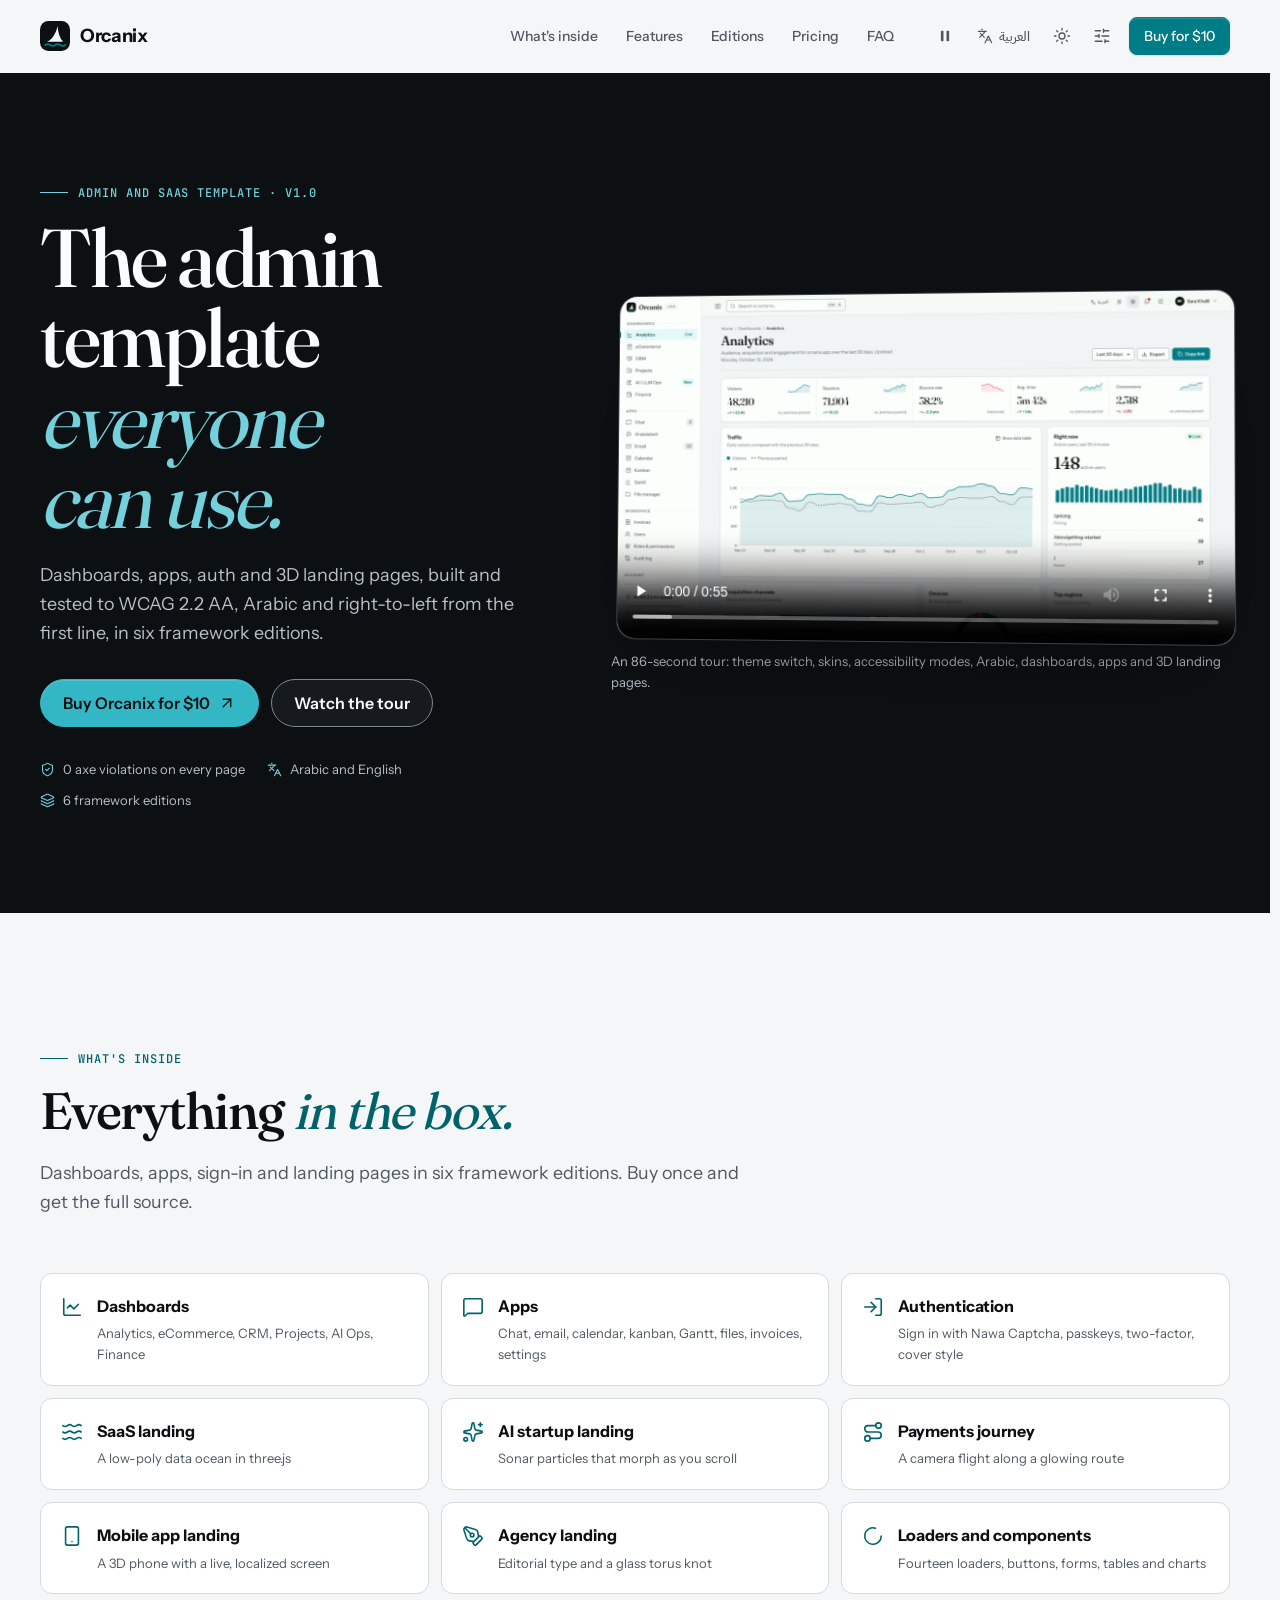
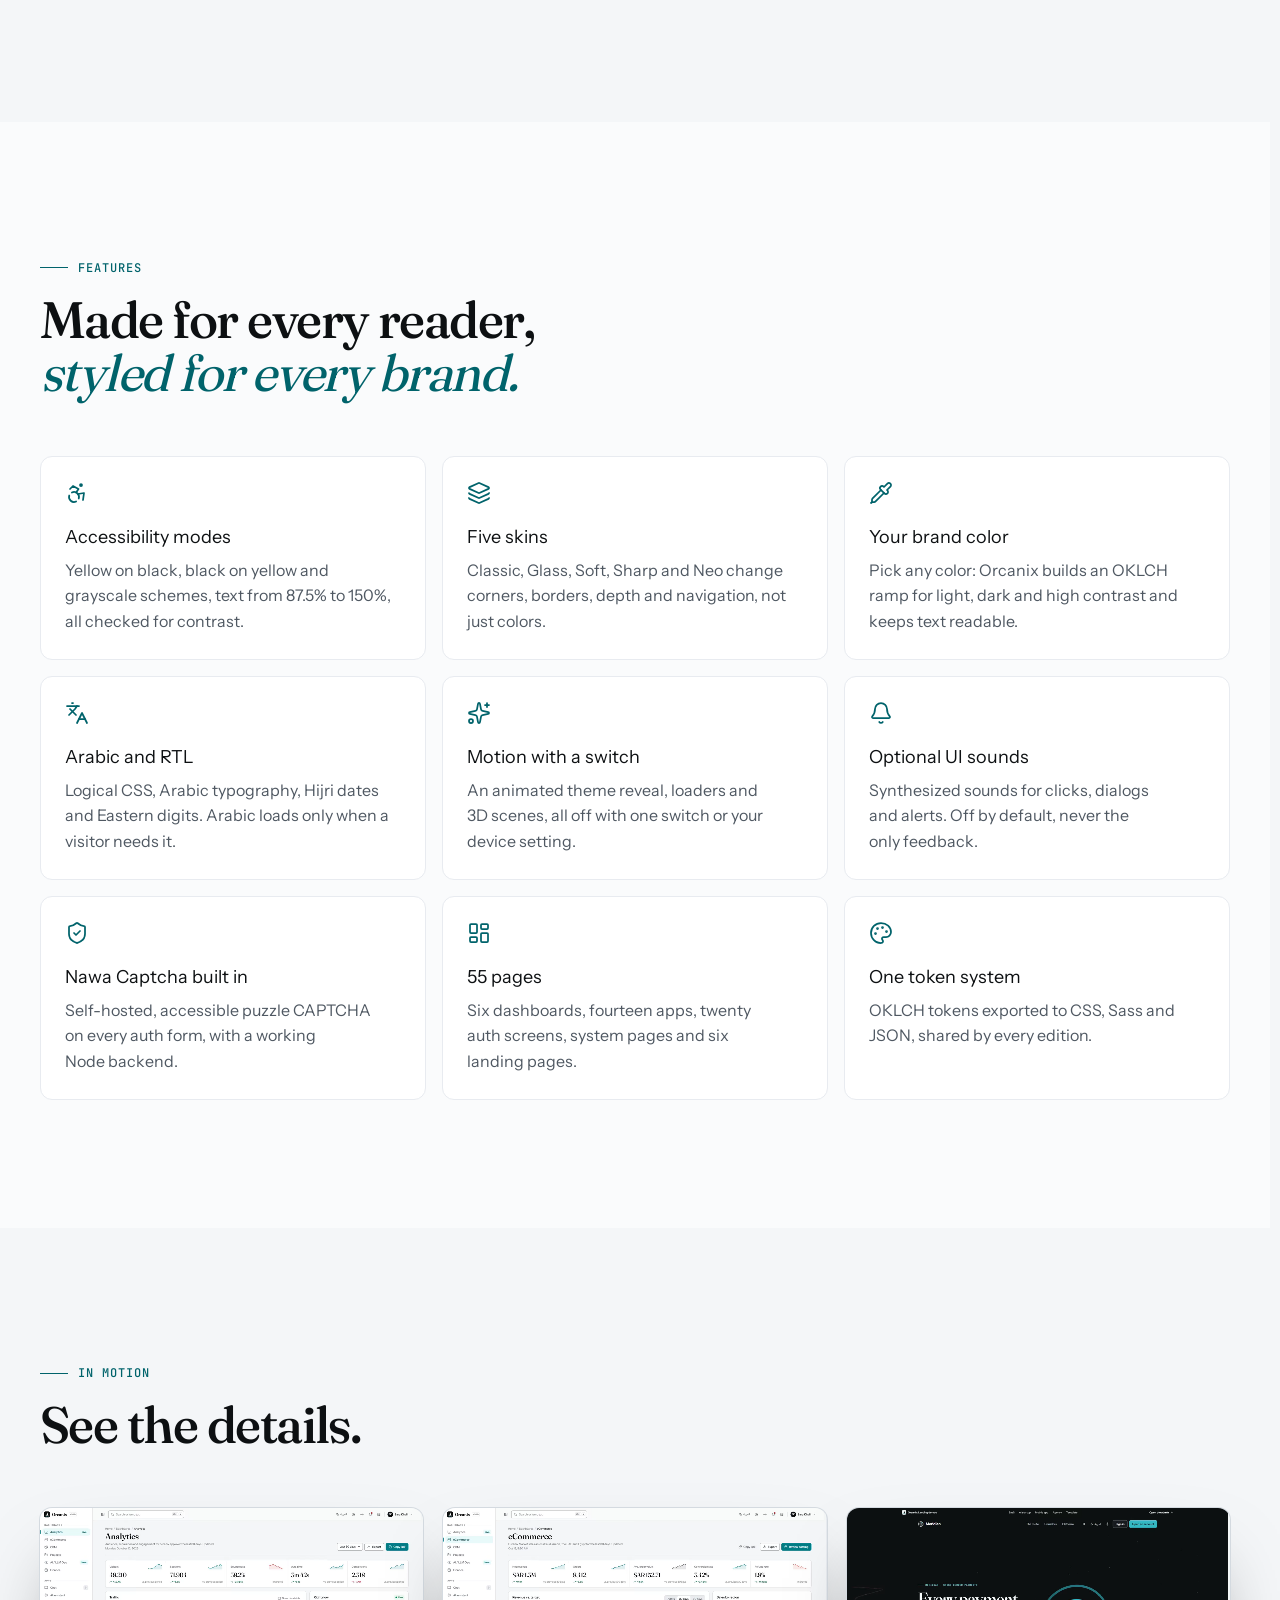
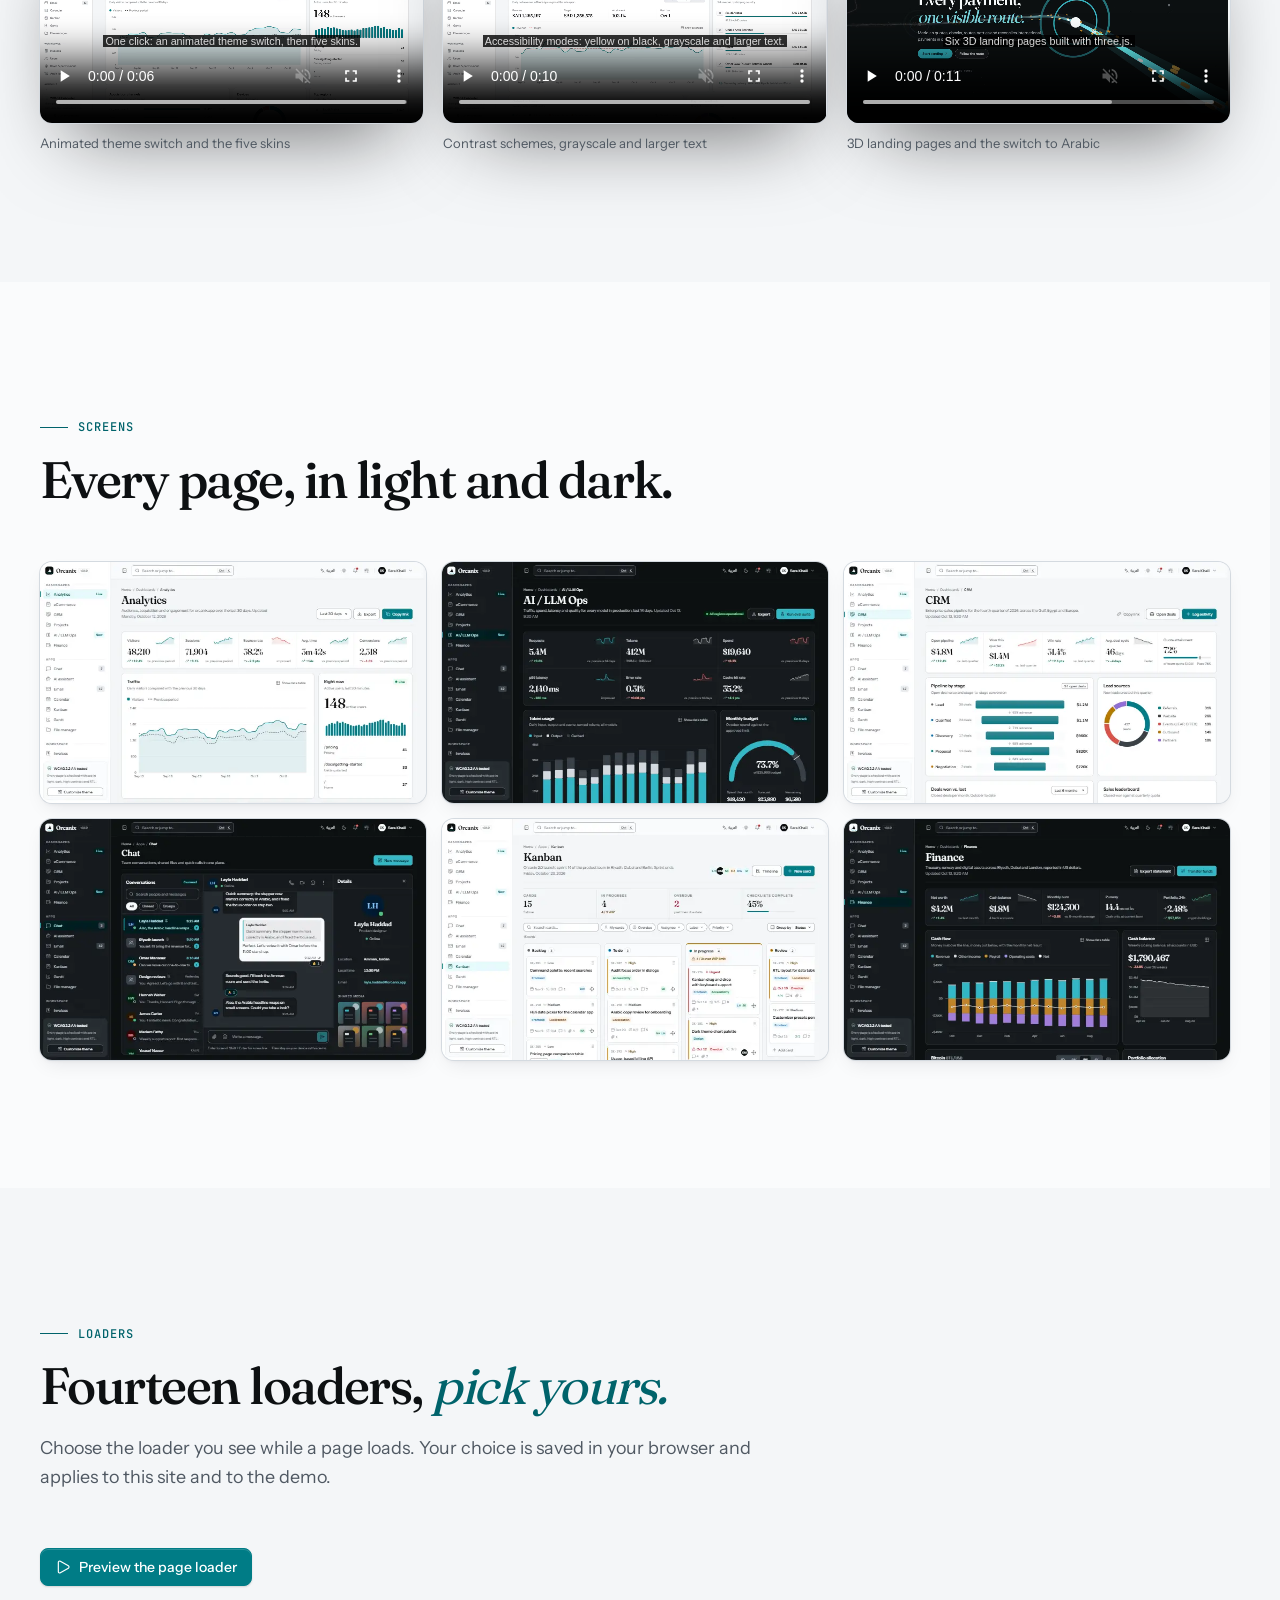
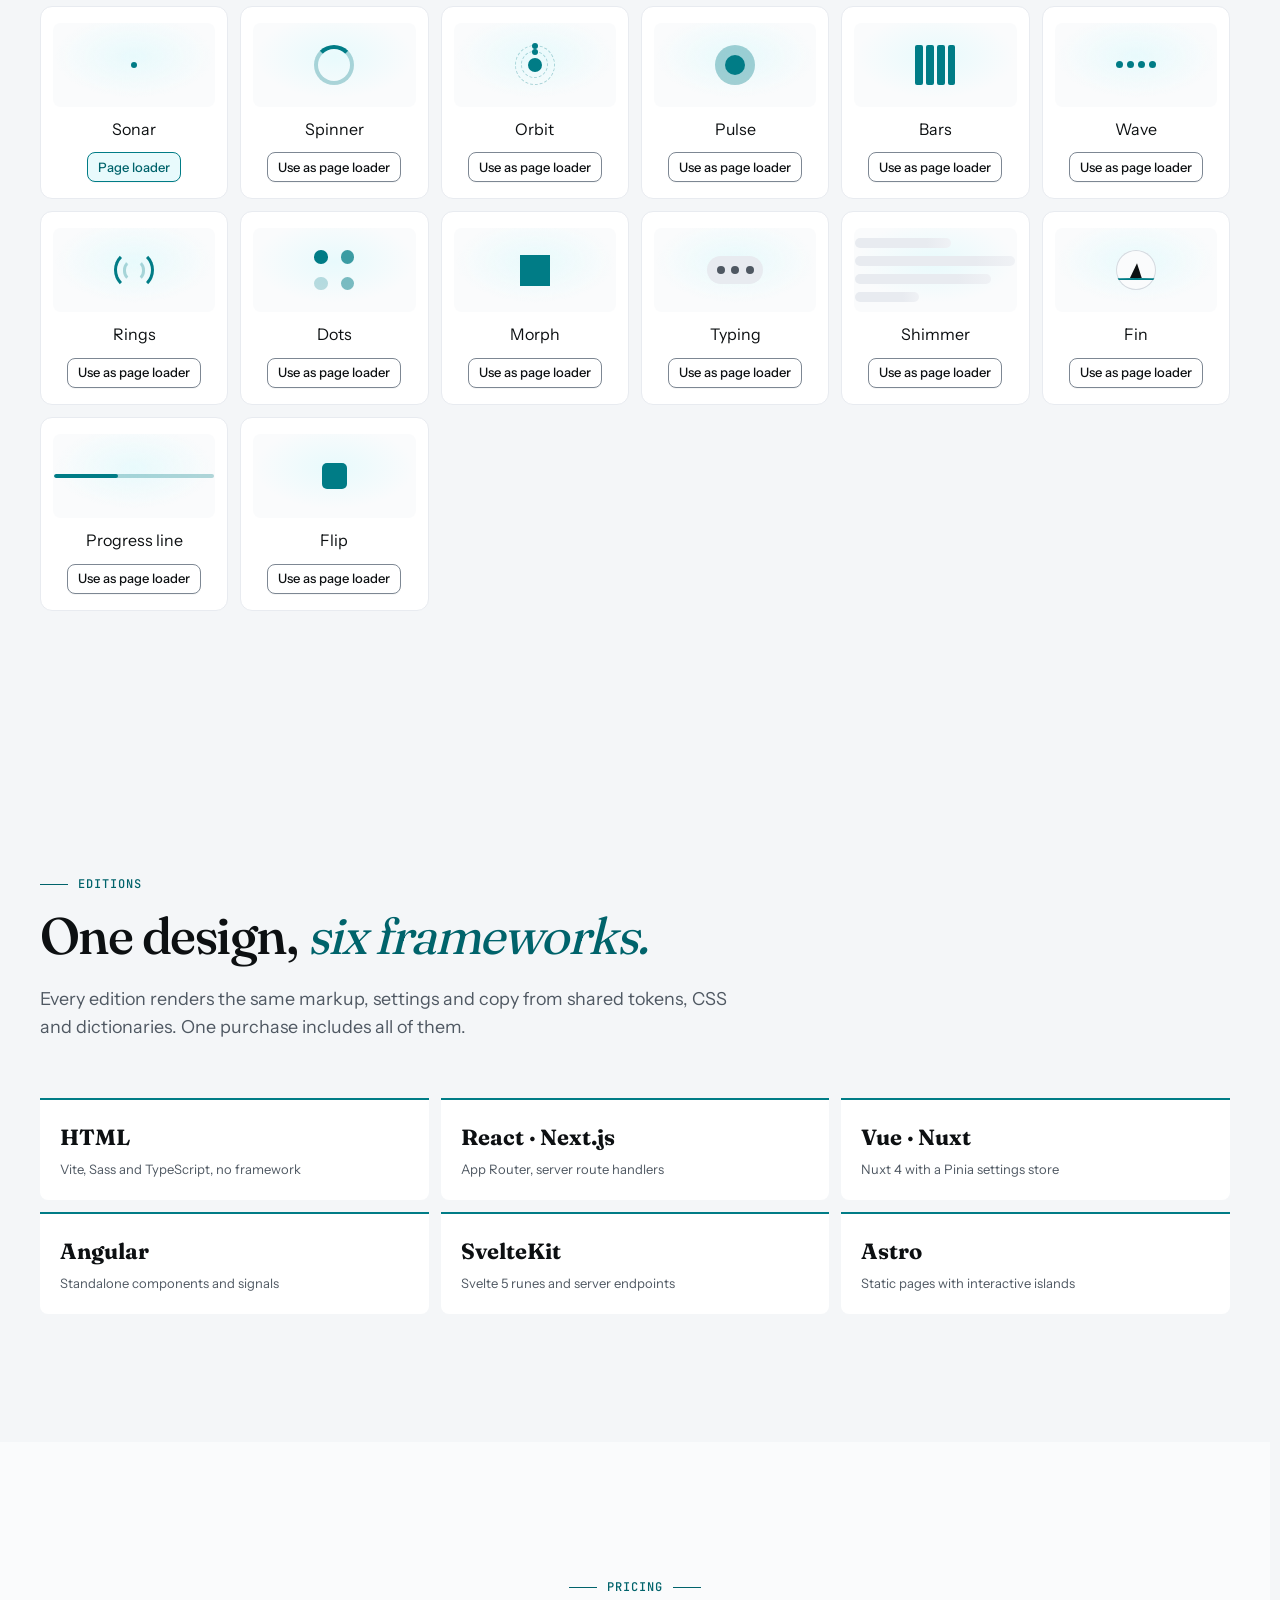
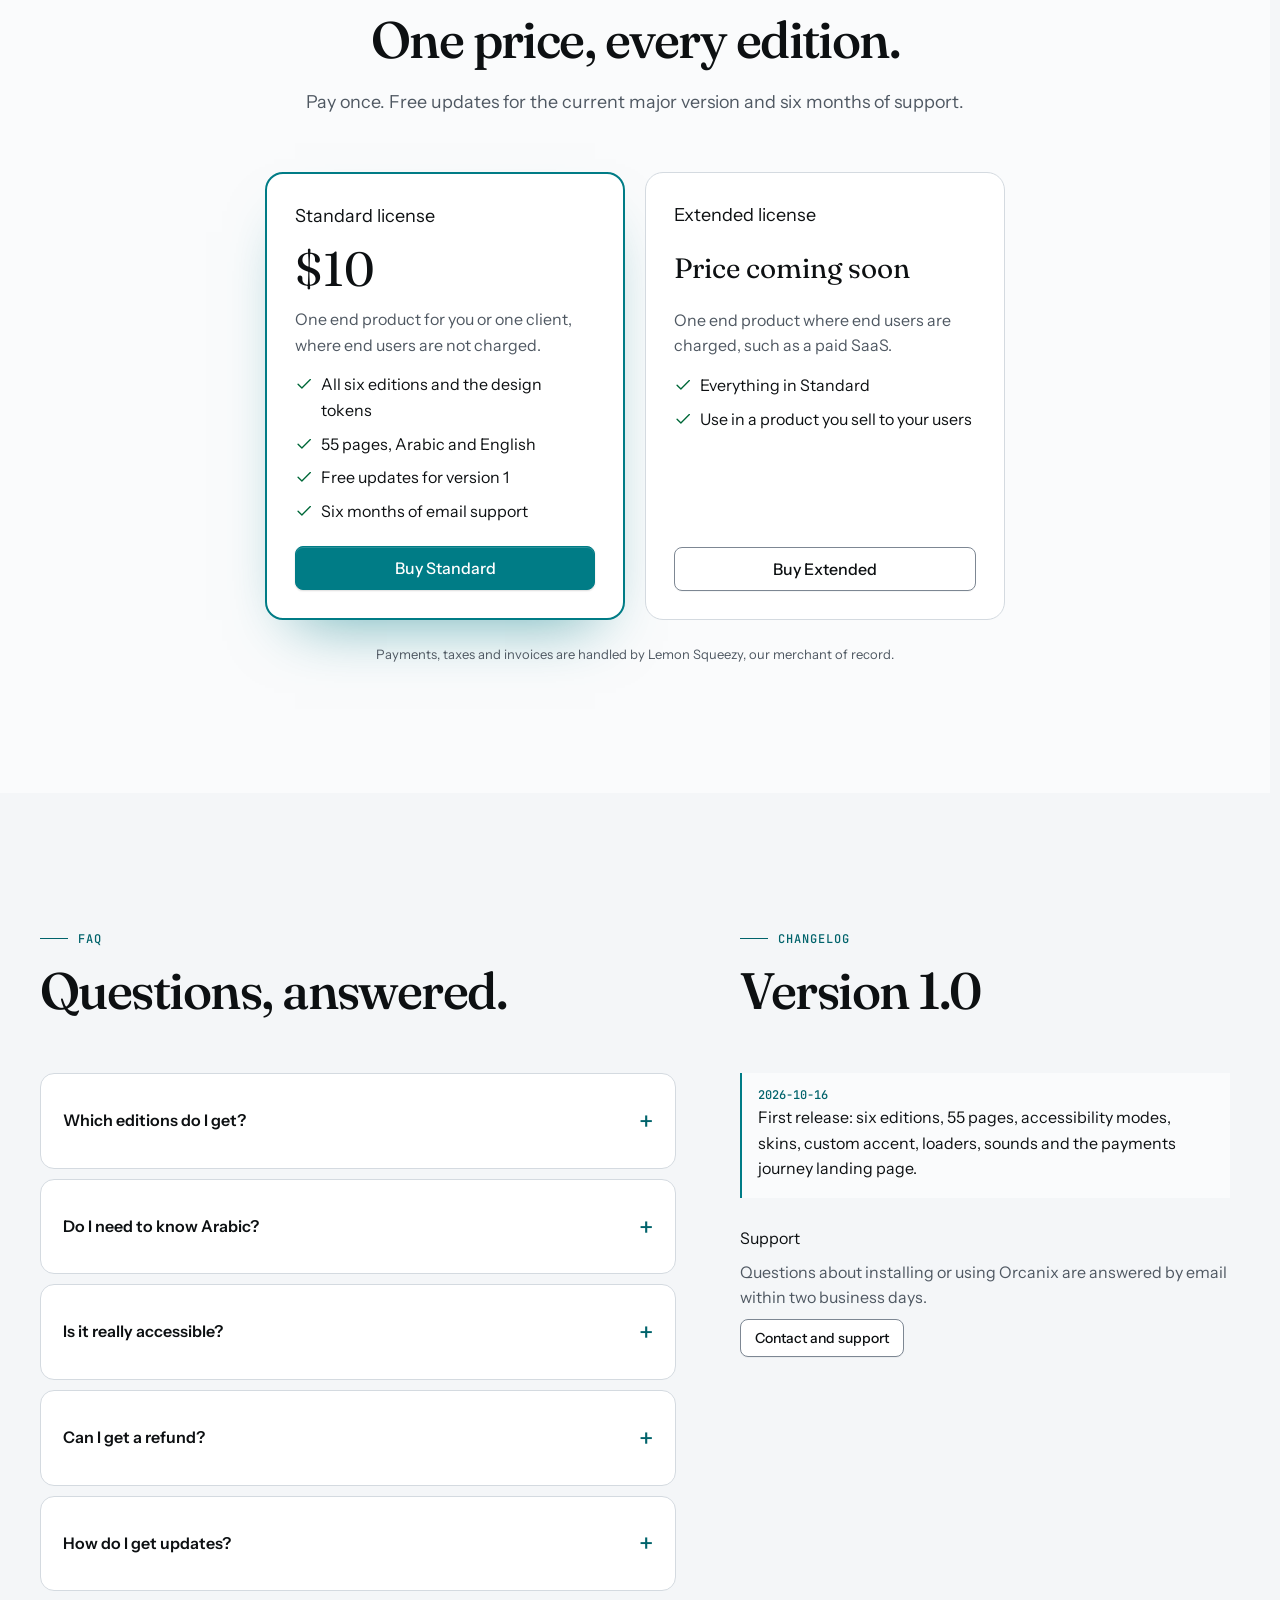
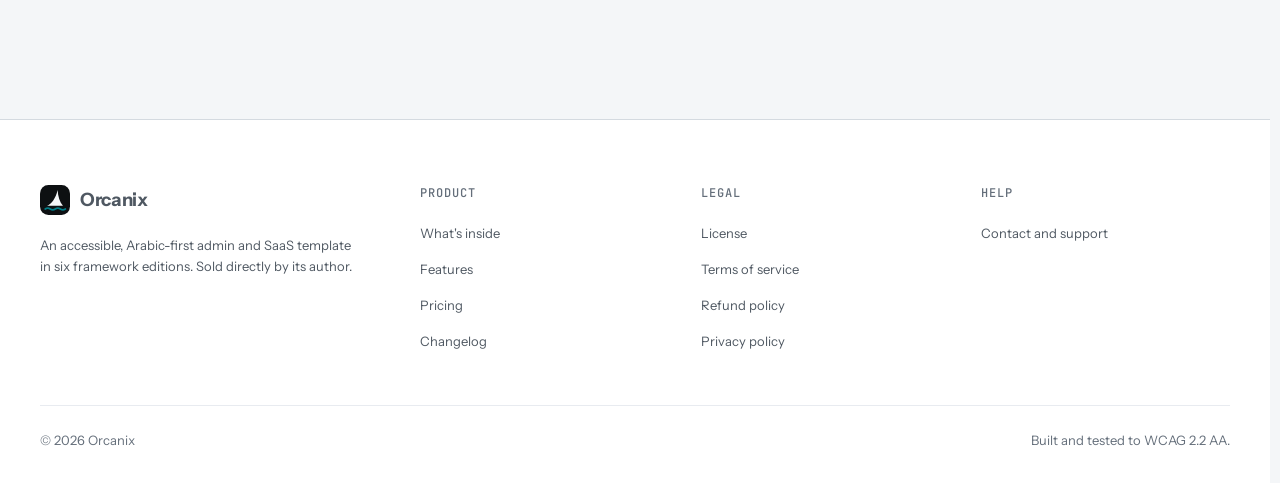
==== index.html @ a1994b04 "Orcanix product site: videos, screenshots and pricing" ====
<!DOCTYPE html>
<html lang="en" dir="ltr" data-theme="light" data-accent="tide" data-density="default" data-shell="landing" data-title-key="lp.site.title">
<head>
  <meta charset="utf-8">
<meta name="viewport" content="width=device-width, initial-scale=1">
<title>Accessible, Arabic-first admin template · Orcanix</title>
<meta name="description" content="Orcanix is an admin and SaaS template built and tested to WCAG 2.2 AA, Arabic and RTL native, with accessibility modes, skins, a custom color picker, 3D landing pages and six framework editions. $10, sold directly by its author.">
<meta name="color-scheme" content="light dark">
<meta name="theme-color" content="#0d1012">
<link rel="icon" href="./favicon.svg" type="image/svg+xml">
<link rel="canonical" href="https://oriebalzyuot96.github.io/orcanix-site/">
<meta property="og:type" content="website">
<meta property="og:site_name" content="Orcanix">
<meta property="og:title" content="Accessible, Arabic-first admin template · Orcanix">
<meta property="og:description" content="Orcanix is an admin and SaaS template built and tested to WCAG 2.2 AA, Arabic and RTL native, with accessibility modes, skins, a custom color picker, 3D landing pages and six framework editions. $10, sold directly by its author.">
<meta property="og:url" content="https://oriebalzyuot96.github.io/orcanix-site/">
<meta property="og:image" content="https://oriebalzyuot96.github.io/orcanix-site/og.jpg">
<meta property="og:image:width" content="1200">
<meta property="og:image:height" content="630">
<meta property="og:locale" content="en_US">
<meta property="og:locale:alternate" content="ar_AR">
<meta name="twitter:card" content="summary_large_image">
<script>
  /* Orcanix: apply saved settings before first paint (customizer contract, ARCHITECTURE.md 4a): no flash of the
     wrong theme, accent, skin, contrast scheme, text size, motion or direction. Mirrors ts/core/settings.ts. */
  (function () {
    var d = document.documentElement, s = {}, ok = /^[a-z0-9.-]{1,16}$/, K = 'orcanix:settings';
    try { s = JSON.parse(localStorage.getItem(K) || '{}') || {}; } catch (e) { s = {}; }
    try {
      var q = new URLSearchParams(location.search), changed = false,
        keys = { mode: 'mode', accent: 'accent', layout: 'layout', density: 'density', dir: 'dir', lang: 'lang', numerals: 'numerals', skin: 'skin', contrast: 'a11yContrast', font: 'fontScale', motion: 'motion', sound: 'sound', loader: 'pageLoader' };
      for (var k in keys) { var v = q.get(k); if (v && ok.test(v)) { s[keys[k]] = k === 'font' ? Number(v) : v; changed = true; } }
      if (s.motion === undefined) { var lm = localStorage.getItem('orcanix:motion'); if (lm === 'on' || lm === 'off') s.motion = lm; }
      if (changed) localStorage.setItem(K, JSON.stringify(s));
    } catch (e) {}
    var pick = function (v, list, def) { return list.indexOf(v) >= 0 ? v : def; };
    var mm = function (m) { return window.matchMedia && matchMedia(m).matches; };
    var mode = pick(s.mode, ['light', 'dark', 'hc', 'system'], 'light');
    if (mode === 'system') mode = mm('(prefers-color-scheme: dark)') ? 'dark' : 'light';
    var lang = s.lang === 'ar' ? 'ar' : 'en', motion = pick(s.motion, ['on', 'off', 'auto'], 'auto');
    var accent = pick(s.accent, ['tide', 'glacier', 'krill', 'kelp', 'aurora', 'sonar', 'custom'], 'tide');
    d.setAttribute('data-theme', mode);
    d.setAttribute('data-accent', accent);
    d.setAttribute('data-skin', pick(s.skin, ['default', 'glass', 'soft', 'sharp', 'neo'], 'default'));
    d.setAttribute('data-density', pick(s.density, ['compact', 'default', 'comfortable'], 'default'));
    if (!d.hasAttribute('data-shell')) d.setAttribute('data-layout', pick(s.layout, ['vertical', 'mini', 'horizontal', 'two-column', 'boxed'], 'vertical'));
    d.setAttribute('data-a11y-contrast', pick(s.a11yContrast, ['none', 'yellow-black', 'black-yellow', 'gray'], 'none'));
    d.setAttribute('data-font-scale', String(pick(Number(s.fontScale), [0.875, 1, 1.125, 1.25, 1.5], 1)));
    d.setAttribute('data-motion', motion === 'auto' ? (mm('(prefers-reduced-motion: reduce)') ? 'off' : 'on') : motion);
    d.setAttribute('data-sound', s.sound === 'on' ? 'on' : 'off');
    d.setAttribute('data-page-loader', ok.test(s.pageLoader || '') ? s.pageLoader : 'sonar');
    d.lang = lang;
    d.dir = s.dir === 'rtl' || s.dir === 'ltr' ? s.dir : lang === 'ar' ? 'rtl' : 'ltr';
    if (accent === 'custom') {
      try {
        var c = JSON.parse(localStorage.getItem('orcanix:accent-custom') || 'null');
        if (c && c.hex === s.accentCustom && /^[-a-z0-9:#;]+$/.test(c.style)) d.setAttribute('style', c.style);
      } catch (e) {}
    }
  })();
</script>

<script>document.documentElement.classList.add('ox-lp-js');</script>

  <script type="module" crossorigin src="./assets/site-CJ0x7xMh.js"></script>
  <link rel="stylesheet" crossorigin href="./assets/site-DyJL6J6m.css">
</head>
<body class="ox-lp ox-site">
<div class="ox-page-loader" data-ox-page-loader hidden><div class="ox-loader ox-loader--lg ox-loader--sonar" role="status"><span class="ox-loader__art" aria-hidden="true"><i></i><i></i><i></i><i></i></span><span class="ox-sr-only" data-i18n="lp.c.loading">Loading page…</span></div></div>
<script>
  /* Page loader (customizer: pageLoader). Appears only if the page takes longer than 300ms, leaves on load (2.5s max). */
  (function () {
    var el = document.currentScript.previousElementSibling, n = document.documentElement.getAttribute('data-page-loader');
    if (!n || n === 'none' || !/^[a-z]+$/.test(n)) { el.remove(); return; }
    el.firstElementChild.className = 'ox-loader ox-loader--lg ox-loader--' + n;
    var done = false, show = setTimeout(function () { if (!done) el.hidden = false; }, 300);
    var hide = function () {
      if (done) return; done = true; clearTimeout(show);
      if (el.hidden) { el.remove(); return; }
      el.setAttribute('data-leaving', ''); setTimeout(function () { el.remove(); }, 260);
    };
    addEventListener('load', hide); setTimeout(hide, 2500);
  })();
</script>

<a class="ox-skip-link" href="#main" data-i18n="lp.c.skip">Skip to content</a>
<header class="ox-lp-header ox-site-header">
  <div class="ox-lp-wrap ox-lp-header__inner">
    <a class="ox-lp-logo" href="./index.html">
      <svg class="ox-brand__mark" viewBox="0 0 32 32" aria-hidden="true" focusable="false"><rect class="ox-mark__bg" width="32" height="32" rx="9"/><path class="ox-mark__fin" d="M7.5 22.2c4.9-2.3 9-7.6 11.3-17 .4 7.4 2.3 12.6 5.7 17z"/><path class="ox-mark__wave" d="M5.5 25.6c1.8-1.2 3.6-1.2 5.4 0s3.6 1.2 5.4 0 3.6-1.2 5.4 0 3.6 1.2 5.4 0"/></svg>

      <span>Orcanix</span>
    </a>
    <nav class="ox-lp-nav" id="site-nav" aria-label="Primary" data-i18n-attr="aria-label:lp.c.primaryNav">
      <ul>
        <li><a href="./index.html#demo" data-i18n="lp.site.nav.demo">What's inside</a></li>
        <li><a href="./index.html#features" data-i18n="lp.site.nav.features">Features</a></li>
        <li><a href="./index.html#editions" data-i18n="lp.site.nav.editions">Editions</a></li>
        <li><a href="./index.html#pricing" data-i18n="lp.site.nav.pricing">Pricing</a></li>
        <li><a href="./index.html#faq" data-i18n="lp.c.faq">FAQ</a></li>
      </ul>
    </nav>
    <div class="ox-lp-header__end">
      <div class="ox-lp-controls">
        <button class="ox-btn ox-btn--ghost ox-btn--icon ox-lp-motion" type="button" data-action="motion-toggle" aria-pressed="true">
          <svg class="ox-icon ox-lp-motion__pause" viewBox="0 0 24 24" aria-hidden="true" focusable="false"><rect x="6.5" y="5" width="3.5" height="14" rx="1" fill="currentColor"/><rect x="14" y="5" width="3.5" height="14" rx="1" fill="currentColor"/></svg>
          <svg class="ox-icon ox-lp-motion__play" viewBox="0 0 24 24" aria-hidden="true" focusable="false"><path d="M8 5.5v13a1 1 0 0 0 1.5.86l10.2-6.5a1 1 0 0 0 0-1.72L9.5 4.64A1 1 0 0 0 8 5.5z" fill="currentColor"/></svg>
          <span class="ox-sr-only" data-i18n="lp.c.motion">Animations</span>
        </button>
        <button class="ox-btn ox-btn--ghost ox-btn--sm ox-lp-lang" type="button" data-action="lang-toggle">
          <svg class="ox-icon" aria-hidden="true" focusable="false"><use href="./icons/sprite.svg#i-languages"></use></svg><span data-lang-label lang="ar">العربية</span>
        </button>
        <div class="ox-dropdown" data-ox-menu>
  <button class="ox-btn ox-btn--ghost ox-btn--icon" type="button" aria-haspopup="menu" aria-expanded="false" aria-controls="menu-theme" data-menu-trigger>
    <svg class="ox-icon ox-theme-icon ox-theme-icon--light" aria-hidden="true" focusable="false"><use href="./icons/sprite.svg#i-sun"></use></svg>
    <svg class="ox-icon ox-theme-icon ox-theme-icon--dark" aria-hidden="true" focusable="false"><use href="./icons/sprite.svg#i-moon"></use></svg>
    <svg class="ox-icon ox-theme-icon ox-theme-icon--hc" aria-hidden="true" focusable="false"><use href="./icons/sprite.svg#i-contrast"></use></svg>
    <span class="ox-sr-only" data-i18n="header.theme">Theme</span>
  </button>
  <div class="ox-menu" id="menu-theme" role="menu" aria-label="Theme" data-i18n-attr="aria-label:header.theme" hidden>
    <button class="ox-menu__item" type="button" role="menuitemradio" aria-checked="false" data-set-mode="light"><svg class="ox-icon" aria-hidden="true" focusable="false"><use href="./icons/sprite.svg#i-sun"></use></svg><span data-i18n="theme.light">Light</span></button>
    <button class="ox-menu__item" type="button" role="menuitemradio" aria-checked="false" data-set-mode="dark"><svg class="ox-icon" aria-hidden="true" focusable="false"><use href="./icons/sprite.svg#i-moon"></use></svg><span data-i18n="theme.dark">Dark</span></button>
    <button class="ox-menu__item" type="button" role="menuitemradio" aria-checked="false" data-set-mode="hc"><svg class="ox-icon" aria-hidden="true" focusable="false"><use href="./icons/sprite.svg#i-contrast"></use></svg><span data-i18n="theme.hc">High contrast</span></button>
    <button class="ox-menu__item" type="button" role="menuitemradio" aria-checked="false" data-set-mode="system"><svg class="ox-icon" aria-hidden="true" focusable="false"><use href="./icons/sprite.svg#i-monitor"></use></svg><span data-i18n="theme.system">System</span></button>
  </div>
</div>

        <div class="ox-dropdown" data-ox-popover>
  <button class="ox-btn ox-btn--ghost ox-btn--icon" type="button" aria-expanded="false" aria-controls="site-appearance" data-popover-trigger>
    <svg class="ox-icon" aria-hidden="true" focusable="false"><use href="./icons/sprite.svg#i-sliders-horizontal"></use></svg><span class="ox-sr-only" data-i18n="lp.site.appearance">Appearance and accessibility</span>
  </button>
  <div class="ox-popover ox-popover--a11y ox-site-appearance" id="site-appearance" hidden>
    <div class="ox-popover__head">
      <h2 class="ox-popover__title" data-i18n="lp.site.appearance">Appearance and accessibility</h2>
    </div>
    <div class="ox-a11y-panel">
      <fieldset class="ox-fieldset">
        <legend data-i18n="cz.accent">Accent</legend>
        <div class="ox-choices" style="--cols: 3">
          <label class="ox-choice"><input type="radio" name="site-accent" value="tide" data-setting="accent"><span class="ox-choice__body"><span class="ox-choice__swatch" data-swatch="tide"></span><span data-i18n="accent.tide">Tide</span></span></label>
          <label class="ox-choice"><input type="radio" name="site-accent" value="glacier" data-setting="accent"><span class="ox-choice__body"><span class="ox-choice__swatch" data-swatch="glacier"></span><span data-i18n="accent.glacier">Glacier</span></span></label>
          <label class="ox-choice"><input type="radio" name="site-accent" value="krill" data-setting="accent"><span class="ox-choice__body"><span class="ox-choice__swatch" data-swatch="krill"></span><span data-i18n="accent.krill">Krill</span></span></label>
          <label class="ox-choice"><input type="radio" name="site-accent" value="kelp" data-setting="accent"><span class="ox-choice__body"><span class="ox-choice__swatch" data-swatch="kelp"></span><span data-i18n="accent.kelp">Kelp</span></span></label>
          <label class="ox-choice"><input type="radio" name="site-accent" value="aurora" data-setting="accent"><span class="ox-choice__body"><span class="ox-choice__swatch" data-swatch="aurora"></span><span data-i18n="accent.aurora">Aurora</span></span></label>
          <label class="ox-choice"><input type="radio" name="site-accent" value="sonar" data-setting="accent"><span class="ox-choice__body"><span class="ox-choice__swatch" data-swatch="sonar"></span><span data-i18n="accent.sonar">Sonar</span></span></label>
          <label class="ox-choice ox-choice--wide"><input type="radio" name="site-accent" value="custom" data-setting="accent"><span class="ox-choice__body"><span class="ox-choice__swatch ox-choice__swatch--custom" data-custom-swatch></span><span data-i18n="accent.custom">Custom</span></span></label>
        </div>
        <div class="ox-accent-custom" data-accent-custom hidden>
          <p class="ox-label ox-flush" data-i18n="cp.customTitle">Custom accent</p>
          <div class="ox-cp" data-ox-colorpicker>
            <div class="ox-cp__sv" role="slider" tabindex="0" aria-label="Saturation and brightness" data-i18n-attr="aria-label:cp.sv" aria-valuemin="0" aria-valuemax="100" aria-valuenow="50" aria-valuetext="Saturation 50%, brightness 50%" data-cp-sv><span class="ox-cp__thumb" data-cp-thumb></span></div>
            <label class="ox-sr-only" for="site-cp-hue" data-i18n="cp.hue">Hue</label>
            <input class="ox-cp__hue" id="site-cp-hue" type="range" min="0" max="359" step="1" value="190" data-cp-hue>
            <div class="ox-cp__row">
              <span class="ox-cp__preview" data-cp-preview></span>
              <div class="ox-field">
                <label class="ox-label" for="site-cp-hex" data-i18n="cp.hex">Hex color</label>
                <input class="ox-input ox-mono" id="site-cp-hex" type="text" dir="ltr" maxlength="7" spellcheck="false" autocomplete="off" aria-describedby="site-cp-hex-error" data-cp-hex>
              </div>
              <button class="ox-btn ox-btn--icon" type="button" data-cp-eyedropper hidden><svg class="ox-icon" aria-hidden="true" focusable="false"><use href="./icons/sprite.svg#i-pipette"></use></svg><span class="ox-sr-only" data-i18n="cp.eyedropper">Pick a color from the screen</span></button>
            </div>
            <p class="ox-error" id="site-cp-hex-error"></p>
            <p class="ox-label ox-flush" id="site-cp-presets" data-i18n="cp.presets">Suggested colors</p>
            <ul class="ox-cp__swatches" aria-labelledby="site-cp-presets" data-cp-swatches></ul>
            <p class="ox-label ox-flush" id="site-cp-report" data-i18n="cp.contrast">Contrast of text on the accent</p>
            <ul class="ox-cp__report" aria-labelledby="site-cp-report" data-cp-report></ul>
            <p class="ox-help ox-flush" data-cp-note></p>
          </div>
        </div>
      </fieldset>
      <fieldset class="ox-fieldset" aria-describedby="site-skin-help">
        <legend data-i18n="cz.skin">Skin</legend>
        <div class="ox-choices" style="--cols: 3">
          <label class="ox-choice"><input type="radio" name="site-skin" value="default" data-setting="skin"><span class="ox-choice__body"><span class="ox-skin-thumb ox-skin-thumb--default" aria-hidden="true"></span><span data-i18n="skin.default">Classic</span></span></label>
          <label class="ox-choice"><input type="radio" name="site-skin" value="glass" data-setting="skin"><span class="ox-choice__body"><span class="ox-skin-thumb ox-skin-thumb--glass" aria-hidden="true"></span><span data-i18n="skin.glass">Glass</span></span></label>
          <label class="ox-choice"><input type="radio" name="site-skin" value="soft" data-setting="skin"><span class="ox-choice__body"><span class="ox-skin-thumb ox-skin-thumb--soft" aria-hidden="true"></span><span data-i18n="skin.soft">Soft</span></span></label>
          <label class="ox-choice"><input type="radio" name="site-skin" value="sharp" data-setting="skin"><span class="ox-choice__body"><span class="ox-skin-thumb ox-skin-thumb--sharp" aria-hidden="true"></span><span data-i18n="skin.sharp">Sharp</span></span></label>
          <label class="ox-choice"><input type="radio" name="site-skin" value="neo" data-setting="skin"><span class="ox-choice__body"><span class="ox-skin-thumb ox-skin-thumb--neo" aria-hidden="true"></span><span data-i18n="skin.neo">Neo</span></span></label>
        </div>
        <p class="ox-help" id="site-skin-help" data-i18n="cz.skinHelp">Changes shape and material: corners, borders, shadows, depth and navigation.</p>
      </fieldset>
      <div class="ox-field">
        <label class="ox-label" for="site-loader" data-i18n="cz.loader">Page loader</label>
        <select class="ox-select" id="site-loader" data-setting="pageLoader" aria-describedby="site-loader-help">
          <option value="sonar" data-i18n="loader.sonar">Sonar</option>
          <option value="none" data-i18n="loader.none">None</option>
          <option value="spinner" data-i18n="loader.spinner">Spinner</option>
          <option value="orbit" data-i18n="loader.orbit">Orbit</option>
          <option value="pulse" data-i18n="loader.pulse">Pulse</option>
          <option value="bars" data-i18n="loader.bars">Bars</option>
          <option value="wave" data-i18n="loader.wave">Wave</option>
          <option value="ring" data-i18n="loader.ring">Rings</option>
          <option value="dots" data-i18n="loader.dots">Dots</option>
          <option value="morph" data-i18n="loader.morph">Morph</option>
          <option value="typing" data-i18n="loader.typing">Typing</option>
          <option value="shimmer" data-i18n="loader.shimmer">Shimmer</option>
          <option value="fin" data-i18n="loader.fin">Fin</option>
          <option value="progress" data-i18n="loader.progress">Progress line</option>
          <option value="flip" data-i18n="loader.flip">Flip</option>
        </select>
        <p class="ox-help" id="site-loader-help" data-i18n="cz.loaderHelp">Shown when a page takes longer than 300 ms to load.</p>
      </div>
      <section class="ox-cz-section" aria-labelledby="site-a11y-title">
        <h3 class="ox-cz-section__title" id="site-a11y-title" data-i18n="cz.a11y">Accessibility</h3>
        <fieldset class="ox-fieldset">
  <legend data-i18n="a11y.contrast">Contrast scheme</legend>
  <div class="ox-choices ox-schemes">
    <label class="ox-choice"><input type="radio" name="site-contrast" value="none" data-setting="a11yContrast"><span class="ox-choice__body ox-scheme__body"><span class="ox-scheme__sample ox-scheme__sample--none" aria-hidden="true">Aa</span><span data-i18n="a11y.none">Standard</span></span></label>
    <label class="ox-choice"><input type="radio" name="site-contrast" value="yellow-black" data-setting="a11yContrast"><span class="ox-choice__body ox-scheme__body"><span class="ox-scheme__sample ox-scheme__sample--yellow-black" aria-hidden="true">Aa</span><span data-i18n="a11y.yellowBlack">Yellow on black</span></span></label>
    <label class="ox-choice"><input type="radio" name="site-contrast" value="black-yellow" data-setting="a11yContrast"><span class="ox-choice__body ox-scheme__body"><span class="ox-scheme__sample ox-scheme__sample--black-yellow" aria-hidden="true">Aa</span><span data-i18n="a11y.blackYellow">Black on yellow</span></span></label>
    <label class="ox-choice"><input type="radio" name="site-contrast" value="gray" data-setting="a11yContrast"><span class="ox-choice__body ox-scheme__body"><span class="ox-scheme__sample ox-scheme__sample--gray" aria-hidden="true">Aa</span><span data-i18n="a11y.gray">Grayscale</span></span></label>
  </div>
</fieldset>
<div class="ox-field">
  <p class="ox-label ox-flush" id="site-ts-label" data-i18n="a11y.textSize">Text size</p>
  <div class="ox-textsize" role="group" aria-labelledby="site-ts-label">
    <button class="ox-btn ox-btn--sm" type="button" data-font-step="-1"><span aria-hidden="true">A−</span><span class="ox-sr-only" data-i18n="a11y.smaller">Smaller text</span></button>
    <output class="ox-textsize__value" data-font-value>100%</output>
    <button class="ox-btn ox-btn--sm" type="button" data-font-step="1"><span aria-hidden="true">A+</span><span class="ox-sr-only" data-i18n="a11y.larger">Larger text</span></button>
    <button class="ox-btn ox-btn--ghost ox-btn--sm" type="button" data-font-step="0" data-i18n="a11y.resetSize">Reset</button>
  </div>
</div>
<fieldset class="ox-fieldset" aria-describedby="site-motion-help">
  <legend data-i18n="a11y.motion">Animations</legend>
  <div class="ox-choices" style="--cols: 3">
    <label class="ox-choice"><input type="radio" name="site-motion" value="auto" data-setting="motion"><span class="ox-choice__body"><span data-i18n="motion.auto">System</span></span></label>
    <label class="ox-choice"><input type="radio" name="site-motion" value="on" data-setting="motion"><span class="ox-choice__body"><span data-i18n="motion.on">On</span></span></label>
    <label class="ox-choice"><input type="radio" name="site-motion" value="off" data-setting="motion"><span class="ox-choice__body"><span data-i18n="motion.off">Off</span></span></label>
  </div>
  <p class="ox-help" id="site-motion-help" data-i18n="a11y.motionHelp">Off stops transitions, loaders and 3D scenes. System follows your device's reduced-motion setting.</p>
</fieldset>
<div class="ox-cz-switch">
  <span class="ox-cz-switch__text"><label for="site-snd" data-i18n="a11y.sound">Interface sounds</label><small id="site-snd-help" data-i18n="a11y.soundHelp">Short sounds for clicks, dialogs and alerts, always alongside a visible change.</small></span>
  <span class="ox-switch"><input type="checkbox" role="switch" id="site-snd" data-setting="sound" aria-describedby="site-snd-help"></span>
</div>

      </section>
    </div>
  </div>
</div>

      </div>
      <a class="ox-btn ox-btn--primary ox-lp-header__cta" href="./index.html#pricing" data-ox-buy="standard"><span data-i18n="lp.site.buyShort">Buy for $10</span></a>
      <button class="ox-btn ox-btn--ghost ox-btn--icon ox-lp-navtoggle" type="button" aria-expanded="false" aria-controls="site-nav" data-ox-lp-navtoggle>
        <svg class="ox-icon" aria-hidden="true" focusable="false"><use href="./icons/sprite.svg#i-menu"></use></svg><span class="ox-sr-only" data-i18n="lp.c.menu">Menu</span>
      </button>
    </div>
  </div>
</header>


<main id="main" tabindex="-1">
  <section class="ox-site-hero" data-ox-lp-dark data-theme="dark" aria-labelledby="site-h1">
    <div class="ox-lp-wrap ox-site-hero__grid">
      <div class="ox-site-hero__copy">
        <p class="ox-lp-kicker" data-i18n="lp.site.kicker">Admin and SaaS template · v1.0</p>
        <h1 class="ox-lp-h1" id="site-h1"><span data-i18n="lp.site.h1a">The admin template</span> <em class="ox-lp-em" data-i18n="lp.site.h1b">everyone can use.</em></h1>
        <p class="ox-lp-lede" data-i18n="lp.site.lede">Dashboards, apps, auth and 3D landing pages, built and tested to WCAG 2.2 AA, Arabic and right-to-left from the first line, in six framework editions.</p>
        <div class="ox-lp-actions">
          <a class="ox-btn ox-btn--primary ox-lp-btn" href="#pricing" data-ox-buy="standard"><span data-i18n="lp.site.buyCta">Buy Orcanix for $10</span><svg class="ox-icon ox-icon--flip" aria-hidden="true" focusable="false"><use href="./icons/sprite.svg#i-arrow-up-right"></use></svg></a>
          <a class="ox-btn ox-lp-btn" href="#clips" data-i18n="lp.site.demoCta">Watch the tour</a>
        </div>
        <ul class="ox-site-proof">
          <li><svg class="ox-icon" aria-hidden="true" focusable="false"><use href="./icons/sprite.svg#i-shield-check"></use></svg><span data-i18n="lp.site.proof1">0 axe violations on every page</span></li>
          <li><svg class="ox-icon" aria-hidden="true" focusable="false"><use href="./icons/sprite.svg#i-languages"></use></svg><span data-i18n="lp.site.proof2">Arabic and English</span></li>
          <li><svg class="ox-icon" aria-hidden="true" focusable="false"><use href="./icons/sprite.svg#i-layers"></use></svg><span data-i18n="lp.site.proof3">6 framework editions</span></li>
        </ul>
      </div>
      <figure class="ox-site-video ox-site-hero__video">
        <video class="ox-site-video__el" controls playsinline preload="none" data-ox-video="promo" aria-describedby="site-promo-cap"></video>
        <figcaption id="site-promo-cap" data-i18n="lp.site.promoCap">An 86-second tour: theme switch, skins, accessibility modes, Arabic, dashboards, apps and 3D landing pages.</figcaption>
      </figure>
    </div>
  </section>

  <section class="ox-lp-section" id="demo" aria-labelledby="site-demo">
    <div class="ox-lp-wrap">
      <div class="ox-lp-section__head" data-ox-reveal>
        <p class="ox-lp-kicker" data-i18n="lp.site.nav.demo">What's inside</p>
        <h2 class="ox-lp-h2" id="site-demo"><span data-i18n="lp.site.demoH2a">Everything</span> <em class="ox-lp-em" data-i18n="lp.site.demoH2b">in the box.</em></h2>
        <p class="ox-lp-lede" data-i18n="lp.site.demoLede">Dashboards, apps, sign-in and landing pages in six framework editions. Buy once and get the full source.</p>
      </div>
      <ul class="ox-site-demos">
        <li data-ox-reveal><div><svg class="ox-icon" aria-hidden="true" focusable="false"><use href="./icons/sprite.svg#i-chart-line"></use></svg><strong data-i18n="lp.site.dDash">Dashboards</strong><span data-i18n="lp.site.dDashD">Analytics, eCommerce, CRM, Projects, AI Ops, Finance</span></div></li>
        <li data-ox-reveal style="--d: 1"><div><svg class="ox-icon" aria-hidden="true" focusable="false"><use href="./icons/sprite.svg#i-message-square"></use></svg><strong data-i18n="lp.site.dApps">Apps</strong><span data-i18n="lp.site.dAppsD">Chat, email, calendar, kanban, Gantt, files, invoices, settings</span></div></li>
        <li data-ox-reveal style="--d: 2"><div><svg class="ox-icon" aria-hidden="true" focusable="false"><use href="./icons/sprite.svg#i-log-in"></use></svg><strong data-i18n="lp.site.dAuth">Authentication</strong><span data-i18n="lp.site.dAuthD">Sign in with Nawa Captcha, passkeys, two-factor, cover style</span></div></li>
        <li data-ox-reveal><div><svg class="ox-icon" aria-hidden="true" focusable="false"><use href="./icons/sprite.svg#i-waves"></use></svg><strong data-i18n="lp.site.dSaas">SaaS landing</strong><span data-i18n="lp.site.dSaasD">A low-poly data ocean in three.js</span></div></li>
        <li data-ox-reveal style="--d: 1"><div><svg class="ox-icon" aria-hidden="true" focusable="false"><use href="./icons/sprite.svg#i-sparkles"></use></svg><strong data-i18n="lp.site.dAi">AI startup landing</strong><span data-i18n="lp.site.dAiD">Sonar particles that morph as you scroll</span></div></li>
        <li data-ox-reveal style="--d: 2"><div><svg class="ox-icon" aria-hidden="true" focusable="false"><use href="./icons/sprite.svg#i-route"></use></svg><strong data-i18n="lp.site.dJourney">Payments journey</strong><span data-i18n="lp.site.dJourneyD">A camera flight along a glowing route</span></div></li>
        <li data-ox-reveal><div><svg class="ox-icon" aria-hidden="true" focusable="false"><use href="./icons/sprite.svg#i-smartphone"></use></svg><strong data-i18n="lp.site.dApp">Mobile app landing</strong><span data-i18n="lp.site.dAppD">A 3D phone with a live, localized screen</span></div></li>
        <li data-ox-reveal style="--d: 1"><div><svg class="ox-icon" aria-hidden="true" focusable="false"><use href="./icons/sprite.svg#i-pen-tool"></use></svg><strong data-i18n="lp.site.dAgency">Agency landing</strong><span data-i18n="lp.site.dAgencyD">Editorial type and a glass torus knot</span></div></li>
        <li data-ox-reveal style="--d: 2"><div><svg class="ox-icon" aria-hidden="true" focusable="false"><use href="./icons/sprite.svg#i-loader-circle"></use></svg><strong data-i18n="lp.site.dLoaders">Loaders and components</strong><span data-i18n="lp.site.dLoadersD">Fourteen loaders, buttons, forms, tables and charts</span></div></li>
      </ul>
    </div>
  </section>

  <section class="ox-lp-section ox-site-alt" id="features" aria-labelledby="site-features">
    <div class="ox-lp-wrap">
      <div class="ox-lp-section__head" data-ox-reveal>
        <p class="ox-lp-kicker" data-i18n="lp.site.nav.features">Features</p>
        <h2 class="ox-lp-h2" id="site-features"><span data-i18n="lp.site.fH2a">Made for every reader,</span> <em class="ox-lp-em" data-i18n="lp.site.fH2b">styled for every brand.</em></h2>
      </div>
      <ul class="ox-site-features">
        <li data-ox-reveal><svg class="ox-icon" aria-hidden="true" focusable="false"><use href="./icons/sprite.svg#i-accessibility"></use></svg><h3 data-i18n="lp.site.f1">Accessibility modes</h3><p data-i18n="lp.site.f1d">Yellow on black, black on yellow and grayscale schemes, text from 87.5% to 150%, all checked for contrast.</p></li>
        <li data-ox-reveal style="--d: 1"><svg class="ox-icon" aria-hidden="true" focusable="false"><use href="./icons/sprite.svg#i-layers"></use></svg><h3 data-i18n="lp.site.f2">Five skins</h3><p data-i18n="lp.site.f2d">Classic, Glass, Soft, Sharp and Neo change corners, borders, depth and navigation, not just colors.</p></li>
        <li data-ox-reveal style="--d: 2"><svg class="ox-icon" aria-hidden="true" focusable="false"><use href="./icons/sprite.svg#i-pipette"></use></svg><h3 data-i18n="lp.site.f3">Your brand color</h3><p data-i18n="lp.site.f3d">Pick any color: Orcanix builds an OKLCH ramp for light, dark and high contrast and keeps text readable.</p></li>
        <li data-ox-reveal><svg class="ox-icon" aria-hidden="true" focusable="false"><use href="./icons/sprite.svg#i-languages"></use></svg><h3 data-i18n="lp.site.f4">Arabic and RTL</h3><p data-i18n="lp.site.f4d">Logical CSS, Arabic typography, Hijri dates and Eastern digits. Arabic loads only when a visitor needs it.</p></li>
        <li data-ox-reveal style="--d: 1"><svg class="ox-icon" aria-hidden="true" focusable="false"><use href="./icons/sprite.svg#i-sparkles"></use></svg><h3 data-i18n="lp.site.f5">Motion with a switch</h3><p data-i18n="lp.site.f5d">An animated theme reveal, loaders and 3D scenes, all off with one switch or your device setting.</p></li>
        <li data-ox-reveal style="--d: 2"><svg class="ox-icon" aria-hidden="true" focusable="false"><use href="./icons/sprite.svg#i-bell"></use></svg><h3 data-i18n="lp.site.f6">Optional UI sounds</h3><p data-i18n="lp.site.f6d">Synthesized sounds for clicks, dialogs and alerts. Off by default, never the only feedback.</p></li>
        <li data-ox-reveal><svg class="ox-icon" aria-hidden="true" focusable="false"><use href="./icons/sprite.svg#i-shield-check"></use></svg><h3 data-i18n="lp.site.f7">Nawa Captcha built in</h3><p data-i18n="lp.site.f7d">Self-hosted, accessible puzzle CAPTCHA on every auth form, with a working Node backend.</p></li>
        <li data-ox-reveal style="--d: 1"><svg class="ox-icon" aria-hidden="true" focusable="false"><use href="./icons/sprite.svg#i-layout-dashboard"></use></svg><h3 data-i18n="lp.site.f8">55 pages</h3><p data-i18n="lp.site.f8d">Six dashboards, fourteen apps, twenty auth screens, system pages and six landing pages.</p></li>
        <li data-ox-reveal style="--d: 2"><svg class="ox-icon" aria-hidden="true" focusable="false"><use href="./icons/sprite.svg#i-palette"></use></svg><h3 data-i18n="lp.site.f9">One token system</h3><p data-i18n="lp.site.f9d">OKLCH tokens exported to CSS, Sass and JSON, shared by every edition.</p></li>
      </ul>
    </div>
  </section>

  <section class="ox-lp-section" id="clips" aria-labelledby="site-clips">
    <div class="ox-lp-wrap">
      <div class="ox-lp-section__head" data-ox-reveal>
        <p class="ox-lp-kicker" data-i18n="lp.site.clipsKicker">In motion</p>
        <h2 class="ox-lp-h2" id="site-clips" data-i18n="lp.site.clipsH2">See the details.</h2>
      </div>
      <div class="ox-site-clips">
        <figure class="ox-site-video" data-ox-reveal><video class="ox-site-video__el" controls playsinline preload="none" muted loop data-ox-video="clip-theme" aria-describedby="clip-theme-cap"></video><figcaption id="clip-theme-cap" data-i18n="lp.site.clipTheme">Animated theme switch and the five skins</figcaption></figure>
        <figure class="ox-site-video" data-ox-reveal style="--d: 1"><video class="ox-site-video__el" controls playsinline preload="none" muted loop data-ox-video="clip-a11y" aria-describedby="clip-a11y-cap"></video><figcaption id="clip-a11y-cap" data-i18n="lp.site.clipA11y">Contrast schemes, grayscale and larger text</figcaption></figure>
        <figure class="ox-site-video" data-ox-reveal style="--d: 2"><video class="ox-site-video__el" controls playsinline preload="none" muted loop data-ox-video="clip-landing" aria-describedby="clip-landing-cap"></video><figcaption id="clip-landing-cap" data-i18n="lp.site.clipLanding">3D landing pages and the switch to Arabic</figcaption></figure>
      </div>
    </div>
  </section>

  <section class="ox-lp-section ox-site-alt" id="screens" aria-labelledby="site-screens">
    <div class="ox-lp-wrap">
      <div class="ox-lp-section__head" data-ox-reveal>
        <p class="ox-lp-kicker" data-i18n="lp.site.screensKicker">Screens</p>
        <h2 class="ox-lp-h2" id="site-screens" data-i18n="lp.site.screensH2">Every page, in light and dark.</h2>
      </div>
      <ul class="ox-site-shots">
        <li data-ox-reveal><img src="./assets/analytics-light-C0iqPWf0.webp" alt="Analytics dashboard in the light theme" data-i18n-attr="alt:lp.site.sh1" width="720" height="450" loading="lazy" decoding="async"></li>
        <li data-ox-reveal style="--d: 1"><img src="./assets/ai-ops-dark-BcDuLpI7.webp" alt="AI operations dashboard in the dark theme" data-i18n-attr="alt:lp.site.sh2" width="720" height="450" loading="lazy" decoding="async"></li>
        <li data-ox-reveal style="--d: 2"><img src="./assets/crm-light-BL0cHSzX.webp" alt="CRM dashboard with pipeline and deals" data-i18n-attr="alt:lp.site.sh3" width="720" height="450" loading="lazy" decoding="async"></li>
        <li data-ox-reveal><img src="./assets/chat-dark-9RGRP3FE.webp" alt="Chat app with conversations and a message thread" data-i18n-attr="alt:lp.site.sh4" width="720" height="450" loading="lazy" decoding="async"></li>
        <li data-ox-reveal style="--d: 1"><img src="./assets/kanban-light-v1jWhQYW.webp" alt="Kanban board with columns of task cards" data-i18n-attr="alt:lp.site.sh5" width="720" height="450" loading="lazy" decoding="async"></li>
        <li data-ox-reveal style="--d: 2"><img src="./assets/finance-dark-BCIg6wSU.webp" alt="Finance dashboard with candlestick chart" data-i18n-attr="alt:lp.site.sh6" width="720" height="450" loading="lazy" decoding="async"></li>
      </ul>
    </div>
  </section>

  <section class="ox-lp-section" id="loaders" aria-labelledby="site-loaders">
    <div class="ox-lp-wrap">
      <div class="ox-lp-section__head" data-ox-reveal>
        <p class="ox-lp-kicker" data-i18n="lp.site.ldKicker">Loaders</p>
        <h2 class="ox-lp-h2" id="site-loaders"><span data-i18n="lp.site.ldH2a">Fourteen loaders,</span> <em class="ox-lp-em" data-i18n="lp.site.ldH2b">pick yours.</em></h2>
        <p class="ox-lp-lede" data-i18n="lp.site.ldLede">Choose the loader you see while a page loads. Your choice is saved in your browser and applies to this site and to the demo.</p>
      </div>
      <div class="ox-site-loaders__bar" data-ox-reveal>
        <button class="ox-btn ox-btn--primary" type="button" data-preview-loader aria-describedby="site-ld-help"><svg class="ox-icon" aria-hidden="true" focusable="false"><use href="./icons/sprite.svg#i-play"></use></svg><span data-i18n="ld.preview">Preview the page loader</span></button>
        <p class="ox-sr-only" id="site-ld-help" data-i18n="ld.previewHelp">Shows the page loader for two seconds.</p>
      </div>
      <p class="ox-callout ox-ld-motion-note" data-motion-note hidden><svg class="ox-icon" aria-hidden="true" focusable="false"><use href="./icons/sprite.svg#i-info"></use></svg><span data-i18n="ld.motionNote">Animations are off: loaders show a still frame.</span></p>
      <ul class="ox-site-loaders">
        <li class="ox-site-loader" data-ox-reveal>
          <div class="ox-site-loader__stage"><div class="ox-loader ox-loader--sonar"><span class="ox-loader__art" aria-hidden="true"><i></i><i></i><i></i><i></i></span></div></div>
          <h3 class="ox-site-loader__name" data-i18n="loader.sonar">Sonar</h3>
          <button class="ox-btn ox-btn--sm" type="button" aria-pressed="false" data-use-loader="sonar"><span data-i18n="ld.use">Use as page loader</span><span class="ox-sr-only">: Sonar</span></button>
        </li>
        <li class="ox-site-loader" data-ox-reveal style="--d: 1">
          <div class="ox-site-loader__stage"><div class="ox-loader ox-loader--spinner"><span class="ox-loader__art" aria-hidden="true"><i></i><i></i><i></i><i></i></span></div></div>
          <h3 class="ox-site-loader__name" data-i18n="loader.spinner">Spinner</h3>
          <button class="ox-btn ox-btn--sm" type="button" aria-pressed="false" data-use-loader="spinner"><span data-i18n="ld.use">Use as page loader</span><span class="ox-sr-only">: Spinner</span></button>
        </li>
        <li class="ox-site-loader" data-ox-reveal style="--d: 2">
          <div class="ox-site-loader__stage"><div class="ox-loader ox-loader--orbit"><span class="ox-loader__art" aria-hidden="true"><i></i><i></i><i></i><i></i></span></div></div>
          <h3 class="ox-site-loader__name" data-i18n="loader.orbit">Orbit</h3>
          <button class="ox-btn ox-btn--sm" type="button" aria-pressed="false" data-use-loader="orbit"><span data-i18n="ld.use">Use as page loader</span><span class="ox-sr-only">: Orbit</span></button>
        </li>
        <li class="ox-site-loader" data-ox-reveal>
          <div class="ox-site-loader__stage"><div class="ox-loader ox-loader--pulse"><span class="ox-loader__art" aria-hidden="true"><i></i><i></i><i></i><i></i></span></div></div>
          <h3 class="ox-site-loader__name" data-i18n="loader.pulse">Pulse</h3>
          <button class="ox-btn ox-btn--sm" type="button" aria-pressed="false" data-use-loader="pulse"><span data-i18n="ld.use">Use as page loader</span><span class="ox-sr-only">: Pulse</span></button>
        </li>
        <li class="ox-site-loader" data-ox-reveal style="--d: 1">
          <div class="ox-site-loader__stage"><div class="ox-loader ox-loader--bars"><span class="ox-loader__art" aria-hidden="true"><i></i><i></i><i></i><i></i></span></div></div>
          <h3 class="ox-site-loader__name" data-i18n="loader.bars">Bars</h3>
          <button class="ox-btn ox-btn--sm" type="button" aria-pressed="false" data-use-loader="bars"><span data-i18n="ld.use">Use as page loader</span><span class="ox-sr-only">: Bars</span></button>
        </li>
        <li class="ox-site-loader" data-ox-reveal style="--d: 2">
          <div class="ox-site-loader__stage"><div class="ox-loader ox-loader--wave"><span class="ox-loader__art" aria-hidden="true"><i></i><i></i><i></i><i></i></span></div></div>
          <h3 class="ox-site-loader__name" data-i18n="loader.wave">Wave</h3>
          <button class="ox-btn ox-btn--sm" type="button" aria-pressed="false" data-use-loader="wave"><span data-i18n="ld.use">Use as page loader</span><span class="ox-sr-only">: Wave</span></button>
        </li>
        <li class="ox-site-loader" data-ox-reveal>
          <div class="ox-site-loader__stage"><div class="ox-loader ox-loader--ring"><span class="ox-loader__art" aria-hidden="true"><i></i><i></i><i></i><i></i></span></div></div>
          <h3 class="ox-site-loader__name" data-i18n="loader.ring">Rings</h3>
          <button class="ox-btn ox-btn--sm" type="button" aria-pressed="false" data-use-loader="ring"><span data-i18n="ld.use">Use as page loader</span><span class="ox-sr-only">: Rings</span></button>
        </li>
        <li class="ox-site-loader" data-ox-reveal style="--d: 1">
          <div class="ox-site-loader__stage"><div class="ox-loader ox-loader--dots"><span class="ox-loader__art" aria-hidden="true"><i></i><i></i><i></i><i></i></span></div></div>
          <h3 class="ox-site-loader__name" data-i18n="loader.dots">Dots</h3>
          <button class="ox-btn ox-btn--sm" type="button" aria-pressed="false" data-use-loader="dots"><span data-i18n="ld.use">Use as page loader</span><span class="ox-sr-only">: Dots</span></button>
        </li>
        <li class="ox-site-loader" data-ox-reveal style="--d: 2">
          <div class="ox-site-loader__stage"><div class="ox-loader ox-loader--morph"><span class="ox-loader__art" aria-hidden="true"><i></i><i></i><i></i><i></i></span></div></div>
          <h3 class="ox-site-loader__name" data-i18n="loader.morph">Morph</h3>
          <button class="ox-btn ox-btn--sm" type="button" aria-pressed="false" data-use-loader="morph"><span data-i18n="ld.use">Use as page loader</span><span class="ox-sr-only">: Morph</span></button>
        </li>
        <li class="ox-site-loader" data-ox-reveal>
          <div class="ox-site-loader__stage"><div class="ox-loader ox-loader--typing"><span class="ox-loader__art" aria-hidden="true"><i></i><i></i><i></i><i></i></span></div></div>
          <h3 class="ox-site-loader__name" data-i18n="loader.typing">Typing</h3>
          <button class="ox-btn ox-btn--sm" type="button" aria-pressed="false" data-use-loader="typing"><span data-i18n="ld.use">Use as page loader</span><span class="ox-sr-only">: Typing</span></button>
        </li>
        <li class="ox-site-loader" data-ox-reveal style="--d: 1">
          <div class="ox-site-loader__stage"><div class="ox-loader ox-loader--shimmer"><span class="ox-loader__art" aria-hidden="true"><i></i><i></i><i></i><i></i></span></div></div>
          <h3 class="ox-site-loader__name" data-i18n="loader.shimmer">Shimmer</h3>
          <button class="ox-btn ox-btn--sm" type="button" aria-pressed="false" data-use-loader="shimmer"><span data-i18n="ld.use">Use as page loader</span><span class="ox-sr-only">: Shimmer</span></button>
        </li>
        <li class="ox-site-loader" data-ox-reveal style="--d: 2">
          <div class="ox-site-loader__stage"><div class="ox-loader ox-loader--fin"><span class="ox-loader__art" aria-hidden="true"><i></i><i></i><i></i><i></i></span></div></div>
          <h3 class="ox-site-loader__name" data-i18n="loader.fin">Fin</h3>
          <button class="ox-btn ox-btn--sm" type="button" aria-pressed="false" data-use-loader="fin"><span data-i18n="ld.use">Use as page loader</span><span class="ox-sr-only">: Fin</span></button>
        </li>
        <li class="ox-site-loader" data-ox-reveal>
          <div class="ox-site-loader__stage"><div class="ox-loader ox-loader--progress"><span class="ox-loader__art" aria-hidden="true"><i></i><i></i><i></i><i></i></span></div></div>
          <h3 class="ox-site-loader__name" data-i18n="loader.progress">Progress line</h3>
          <button class="ox-btn ox-btn--sm" type="button" aria-pressed="false" data-use-loader="progress"><span data-i18n="ld.use">Use as page loader</span><span class="ox-sr-only">: Progress line</span></button>
        </li>
        <li class="ox-site-loader" data-ox-reveal style="--d: 1">
          <div class="ox-site-loader__stage"><div class="ox-loader ox-loader--flip"><span class="ox-loader__art" aria-hidden="true"><i></i><i></i><i></i><i></i></span></div></div>
          <h3 class="ox-site-loader__name" data-i18n="loader.flip">Flip</h3>
          <button class="ox-btn ox-btn--sm" type="button" aria-pressed="false" data-use-loader="flip"><span data-i18n="ld.use">Use as page loader</span><span class="ox-sr-only">: Flip</span></button>
        </li>
      </ul>
    </div>
  </section>

  <section class="ox-lp-section" id="editions" aria-labelledby="site-editions">
    <div class="ox-lp-wrap">
      <div class="ox-lp-section__head" data-ox-reveal>
        <p class="ox-lp-kicker" data-i18n="lp.site.nav.editions">Editions</p>
        <h2 class="ox-lp-h2" id="site-editions"><span data-i18n="lp.site.eH2a">One design,</span> <em class="ox-lp-em" data-i18n="lp.site.eH2b">six frameworks.</em></h2>
        <p class="ox-lp-lede" data-i18n="lp.site.eLede">Every edition renders the same markup, settings and copy from shared tokens, CSS and dictionaries. One purchase includes all of them.</p>
      </div>
      <ul class="ox-site-editions">
        <li data-ox-reveal><strong>HTML</strong><span data-i18n="lp.site.eHtml">Vite, Sass and TypeScript, no framework</span></li>
        <li data-ox-reveal style="--d: 1"><strong>React · Next.js</strong><span data-i18n="lp.site.eNext">App Router, server route handlers</span></li>
        <li data-ox-reveal style="--d: 2"><strong>Vue · Nuxt</strong><span data-i18n="lp.site.eNuxt">Nuxt 4 with a Pinia settings store</span></li>
        <li data-ox-reveal><strong>Angular</strong><span data-i18n="lp.site.eAngular">Standalone components and signals</span></li>
        <li data-ox-reveal style="--d: 1"><strong>SvelteKit</strong><span data-i18n="lp.site.eSvelte">Svelte 5 runes and server endpoints</span></li>
        <li data-ox-reveal style="--d: 2"><strong>Astro</strong><span data-i18n="lp.site.eAstro">Static pages with interactive islands</span></li>
      </ul>
    </div>
  </section>

  <section class="ox-lp-section ox-site-alt" id="pricing" aria-labelledby="site-pricing">
    <div class="ox-lp-wrap">
      <div class="ox-lp-section__head ox-lp-section__head--center" data-ox-reveal>
        <p class="ox-lp-kicker" data-i18n="lp.site.nav.pricing">Pricing</p>
        <h2 class="ox-lp-h2" id="site-pricing" data-i18n="lp.site.pH2">One price, every edition.</h2>
        <p class="ox-lp-lede" data-i18n="lp.site.pLede">Pay once. Free updates for the current major version and six months of support.</p>
      </div>
      <div class="ox-site-plans" id="buy">
        <article class="ox-site-plan ox-site-plan--main" data-ox-reveal aria-labelledby="plan-std">
          <h3 id="plan-std" data-i18n="lp.site.std">Standard license</h3>
          <p class="ox-site-plan__price"><data value="10" data-format="currency">$10</data></p>
          <p data-i18n="lp.site.stdD">One end product for you or one client, where end users are not charged.</p>
          <ul>
            <li><svg class="ox-icon" aria-hidden="true" focusable="false"><use href="./icons/sprite.svg#i-check"></use></svg><span data-i18n="lp.site.inc1">All six editions and the design tokens</span></li>
            <li><svg class="ox-icon" aria-hidden="true" focusable="false"><use href="./icons/sprite.svg#i-check"></use></svg><span data-i18n="lp.site.inc2">55 pages, Arabic and English</span></li>
            <li><svg class="ox-icon" aria-hidden="true" focusable="false"><use href="./icons/sprite.svg#i-check"></use></svg><span data-i18n="lp.site.inc3">Free updates for version 1</span></li>
            <li><svg class="ox-icon" aria-hidden="true" focusable="false"><use href="./icons/sprite.svg#i-check"></use></svg><span data-i18n="lp.site.inc4">Six months of email support</span></li>
          </ul>
          <a class="ox-btn ox-btn--primary ox-btn--lg ox-btn--block" href="#buy" data-ox-buy="standard"><span data-i18n="lp.site.buyStd">Buy Standard</span></a>
        </article>
        <article class="ox-site-plan" data-ox-reveal style="--d: 1" aria-labelledby="plan-ext">
          <h3 id="plan-ext" data-i18n="lp.site.ext">Extended license</h3>
          <p class="ox-site-plan__price ox-site-plan__price--text" data-i18n="lp.site.extPrice">Price coming soon</p>
          <p data-i18n="lp.site.extD">One end product where end users are charged, such as a paid SaaS.</p>
          <ul>
            <li><svg class="ox-icon" aria-hidden="true" focusable="false"><use href="./icons/sprite.svg#i-check"></use></svg><span data-i18n="lp.site.incExt1">Everything in Standard</span></li>
            <li><svg class="ox-icon" aria-hidden="true" focusable="false"><use href="./icons/sprite.svg#i-check"></use></svg><span data-i18n="lp.site.incExt2">Use in a product you sell to your users</span></li>
          </ul>
          <a class="ox-btn ox-btn--lg ox-btn--block" href="#buy" data-ox-buy="extended"><span data-i18n="lp.site.buyExt">Buy Extended</span></a>
        </article>
      </div>
      <p class="ox-site-note" data-i18n="lp.site.mor">Payments, taxes and invoices are handled by Lemon Squeezy, our merchant of record.</p>
    </div>
  </section>

  <section class="ox-lp-section" id="faq" aria-labelledby="site-faq">
    <div class="ox-lp-wrap ox-site-two">
      <div>
        <div class="ox-lp-section__head" data-ox-reveal>
          <p class="ox-lp-kicker" data-i18n="lp.c.faq">FAQ</p>
          <h2 class="ox-lp-h2" id="site-faq" data-i18n="lp.site.faqH2">Questions, answered.</h2>
        </div>
        <div class="ox-lp-faq ox-site-faq">
          <details><summary data-i18n="lp.site.q1">Which editions do I get?</summary><p data-i18n="lp.site.a1">All six editions are available now: HTML, React with Next.js, Vue with Nuxt, Angular, SvelteKit and Astro, with the design tokens and documentation, included in every purchase.</p></details>
          <details><summary data-i18n="lp.site.q2">Do I need to know Arabic?</summary><p data-i18n="lp.site.a2">No. English is the default. Arabic and right-to-left layouts are ready when you need them, and you can remove the dictionaries if you never will.</p></details>
          <details><summary data-i18n="lp.site.q3">Is it really accessible?</summary><p data-i18n="lp.site.a3">Every page is checked with axe in light, dark and high contrast, in English and Arabic, with menus and dialogs open, and colors are checked by the build. Automated checks are a floor, not a certificate.</p></details>
          <details><summary data-i18n="lp.site.q4">Can I get a refund?</summary><p data-i18n="lp.site.a4">Yes, within 14 days if the template does not work as described. See the refund policy for details.</p></details>
          <details><summary data-i18n="lp.site.q5">How do I get updates?</summary><p data-i18n="lp.site.a5">Updates are free for version 1. Download the latest files from the link in your Lemon Squeezy receipt.</p></details>
        </div>
      </div>
      <div id="changelog">
        <div class="ox-lp-section__head" data-ox-reveal>
          <p class="ox-lp-kicker" data-i18n="lp.site.nav.changelog">Changelog</p>
          <h2 class="ox-lp-h2" data-i18n="lp.site.clH2">Version 1.0</h2>
        </div>
        <ul class="ox-site-changelog" data-ox-reveal>
          <li><time datetime="2026-10-16">2026-10-16</time><span data-i18n="lp.site.cl1">First release: six editions, 55 pages, accessibility modes, skins, custom accent, loaders, sounds and the payments journey landing page.</span></li>
        </ul>
        <div class="ox-site-support" data-ox-reveal>
          <h3 data-i18n="lp.site.supportH">Support</h3>
          <p data-i18n="lp.site.supportD">Questions about installing or using Orcanix are answered by email within two business days.</p>
          <a class="ox-btn" href="./contact.html" data-i18n="lp.site.nav.contact">Contact and support</a>
        </div>
      </div>
    </div>
  </section>
</main>
<footer class="ox-lp-footer">
  <div class="ox-lp-wrap">
    <div class="ox-lp-footer__grid">
      <div class="ox-lp-footer__about">
        <a class="ox-lp-logo" href="./index.html"><svg class="ox-brand__mark" viewBox="0 0 32 32" aria-hidden="true" focusable="false"><rect class="ox-mark__bg" width="32" height="32" rx="9"/><path class="ox-mark__fin" d="M7.5 22.2c4.9-2.3 9-7.6 11.3-17 .4 7.4 2.3 12.6 5.7 17z"/><path class="ox-mark__wave" d="M5.5 25.6c1.8-1.2 3.6-1.2 5.4 0s3.6 1.2 5.4 0 3.6-1.2 5.4 0 3.6 1.2 5.4 0"/></svg>
<span>Orcanix</span></a>
        <p data-i18n="lp.site.footAbout">An accessible, Arabic-first admin and SaaS template in six framework editions. Sold directly by its author.</p>
      </div>
      <nav aria-labelledby="site-f1"><h2 id="site-f1" data-i18n="lp.c.product">Product</h2><ul><li><a href="./index.html#demo" data-i18n="lp.site.nav.demo">What's inside</a></li><li><a href="./index.html#features" data-i18n="lp.site.nav.features">Features</a></li><li><a href="./index.html#pricing" data-i18n="lp.site.nav.pricing">Pricing</a></li><li><a href="./index.html#changelog" data-i18n="lp.site.nav.changelog">Changelog</a></li></ul></nav>
      <nav aria-labelledby="site-f2"><h2 id="site-f2" data-i18n="lp.site.legal">Legal</h2><ul><li><a href="./license.html" data-i18n="lp.site.nav.license">License</a></li><li><a href="./terms.html" data-i18n="lp.site.nav.terms">Terms of service</a></li><li><a href="./refund.html" data-i18n="lp.site.nav.refund">Refund policy</a></li><li><a href="./privacy.html" data-i18n="lp.site.nav.privacy">Privacy policy</a></li></ul></nav>
      <nav aria-labelledby="site-f3"><h2 id="site-f3" data-i18n="lp.site.help">Help</h2><ul><li><a href="./contact.html" data-i18n="lp.site.nav.contact">Contact and support</a></li></ul></nav>
    </div>
    <div class="ox-lp-footer__base"><span>© 2026 Orcanix</span><span data-i18n="lp.c.rights">Built and tested to WCAG 2.2 AA.</span></div>
  </div>
</footer>

</body>
</html>
---- assets/site-DyJL6J6m.css ----
@layer base{@supports (not ((-webkit-appearance:-apple-pay-button))) or (contain-intrinsic-size:1px){::placeholder{color:color-mix(in oklab, currentcolor 50%, transparent)}}@media (forced-colors:active){:focus-visible{outline:2px solid highlight}}*,:after,:before{box-sizing:border-box;border:0 solid;margin:0;padding:0}::backdrop{box-sizing:border-box;border:0 solid;margin:0;padding:0}::file-selector-button{box-sizing:border-box;border:0 solid;margin:0;padding:0}html,:host{-webkit-text-size-adjust:100%;tab-size:4;line-height:1.5;font-family:var(--ox-font-sans);font-feature-settings:normal;font-variation-settings:normal;-webkit-tap-highlight-color:transparent}hr{height:0;color:inherit;border-top-width:1px}abbr:where([title]){-webkit-text-decoration:underline dotted;text-decoration:underline dotted}h1,h2,h3,h4,h5,h6{font-size:inherit;font-weight:inherit}a{color:inherit;-webkit-text-decoration:inherit;-webkit-text-decoration:inherit;text-decoration:inherit}b,strong{font-weight:bolder}code,kbd,samp,pre{font-family:var(--ox-font-mono);font-feature-settings:normal;font-variation-settings:normal;font-size:1em}small{font-size:80%}sub,sup{vertical-align:baseline;font-size:75%;line-height:0;position:relative}sub{bottom:-.25em}sup{top:-.5em}table{text-indent:0;border-color:inherit;border-collapse:collapse}:-moz-focusring:where(:not(iframe)){outline:auto}progress{vertical-align:baseline}summary{display:list-item}ol,ul,menu{list-style:none}img,svg,video,canvas,audio,iframe,embed,object{vertical-align:middle;display:block}img,video{max-width:100%;height:auto}button,input,select,optgroup,textarea{font:inherit;font-feature-settings:inherit;font-variation-settings:inherit;letter-spacing:inherit;color:inherit;opacity:1;background-color:#0000;border-radius:0}::file-selector-button{font:inherit;font-feature-settings:inherit;font-variation-settings:inherit;letter-spacing:inherit;color:inherit;opacity:1;background-color:#0000;border-radius:0}:where(select:is([multiple],[size])) optgroup{font-weight:bolder}:where(select:is([multiple],[size])) optgroup option{padding-inline-start:20px}::file-selector-button{margin-inline-end:4px}::placeholder{opacity:1}@supports (not ((-webkit-appearance:-apple-pay-button))) or (contain-intrinsic-size:1px){::placeholder{color:color-mix(in oklab, currentcolor 50%, transparent)}}textarea{resize:vertical}::-webkit-search-decoration{-webkit-appearance:none}::-webkit-date-and-time-value{min-height:1lh;text-align:inherit}::-webkit-datetime-edit{display:inline-flex}::-webkit-datetime-edit-fields-wrapper{padding:0}::-webkit-datetime-edit{padding-block:0}::-webkit-datetime-edit-year-field{padding-block:0}::-webkit-datetime-edit-month-field{padding-block:0}::-webkit-datetime-edit-day-field{padding-block:0}::-webkit-datetime-edit-hour-field{padding-block:0}::-webkit-datetime-edit-minute-field{padding-block:0}::-webkit-datetime-edit-second-field{padding-block:0}::-webkit-datetime-edit-millisecond-field{padding-block:0}::-webkit-datetime-edit-meridiem-field{padding-block:0}::-webkit-calendar-picker-indicator{line-height:1}:-moz-ui-invalid{box-shadow:none}button,input:where([type=button],[type=reset],[type=submit]){appearance:button}::file-selector-button{appearance:button}::-webkit-inner-spin-button{height:auto}::-webkit-outer-spin-button{height:auto}[hidden]:where(:not([hidden=until-found])){display:none!important}html{font-family:var(--ox-font-sans);font-size:calc(100% * var(--ox-font-scale,1));background:var(--ox-canvas);color:var(--ox-ink);-webkit-text-size-adjust:100%;text-rendering:optimizelegibility;-webkit-font-smoothing:antialiased;scrollbar-gutter:stable;accent-color:var(--ox-accent)}body{min-block-size:100dvh;font-size:var(--ox-text-base);line-height:var(--ox-leading-base);background:var(--ox-canvas);color:var(--ox-ink);font-feature-settings:"kern", "calt"}:lang(ar) *{letter-spacing:0!important;text-transform:none!important}h1,h2,h3,h4{color:var(--ox-ink);text-wrap:balance}p{text-wrap:pretty}a{color:var(--ox-accent-text);text-underline-offset:.18em;text-decoration-thickness:1px}a:hover{text-decoration-thickness:2px}code,kbd,samp{font-family:var(--ox-font-mono);font-size:.92em}::selection{background:var(--ox-accent-soft-2);color:var(--ox-ink)}[hidden]{display:none!important}svg{flex-shrink:0}:focus-visible{outline:2px solid var(--ox-focus);outline-offset:2px}:focus:not(:focus-visible){outline:none}*{scrollbar-width:thin;scrollbar-color:var(--ox-line) transparent}[data-motion=off] *,[data-motion=off] :before,[data-motion=off] :after{scroll-behavior:auto!important;transition-duration:.01ms!important;transition-delay:0s!important;animation-duration:.01ms!important;animation-iteration-count:1!important;animation-delay:0s!important}img,video,canvas,picture,[data-ox-stage]{filter:var(--ox-media-filter,none)}[data-a11y-contrast=yellow-black] a,[data-a11y-contrast=black-yellow] a{text-decoration:underline}@media (forced-colors:active){:focus-visible{outline:2px solid highlight}}}@layer components{@keyframes ox-spin{to{rotate:360deg}}@media (forced-colors:active){.ox-check input:before{background:canvastext}.ox-check input:checked:before{background:highlighttext}}@media (forced-colors:active){.ox-badge{border:1px solid canvastext}}@keyframes ox-pop{0%{opacity:0;translate:0 -4px;scale:.97}}.ox-menu__item--danger,.ox-menu__item--danger .ox-icon{color:var(--ox-danger-text)}.ox-modal::backdrop{background:var(--ox-scrim);-webkit-backdrop-filter:blur(2px);backdrop-filter:blur(2px)}.ox-drawer::backdrop{background:var(--ox-scrim);-webkit-backdrop-filter:blur(2px);backdrop-filter:blur(2px)}.ox-palette::backdrop{background:var(--ox-scrim);-webkit-backdrop-filter:blur(2px);backdrop-filter:blur(2px)}@keyframes ox-rise{0%{opacity:0;translate:0 12px;scale:.985}}@keyframes ox-slide-in{0%{opacity:0;translate:24px}}@keyframes ox-slide-in-rtl{0%{opacity:0;translate:-24px}}@keyframes ox-swal-ping{0%{opacity:.7;scale:.8}to{opacity:0;scale:1.25}}@keyframes ox-swal-timer{0%{scale:1}to{scale:0 1}}@media (prefers-reduced-motion:reduce){.ox-swal__art .sw-ping,.ox-swal__timer>span{animation:none}.ox-swal__timer>span{scale:1}}@media (forced-colors:active){.ox-swal{border:2px solid canvastext}}@media (forced-colors:active){.ox-toast{border:2px solid canvastext}}@media (forced-colors:active){.ox-meter{border:1px solid canvastext}.ox-meter>span{background:highlight}}@keyframes ox-shimmer{0%{background-position:100% 0}to{background-position:-50% 0}}@media (forced-colors:active){.ox-skeleton{border:1px dashed canvastext}}@media (pointer:coarse){.ox-btn,.ox-btn--sm,.ox-tab,.ox-menu__item,.ox-hnav__trigger,.ox-sort,.ox-pager__btn{min-block-size:44px}.ox-btn--icon,.ox-btn--icon.ox-btn--sm{min-inline-size:44px}.ox-check input{block-size:22px;inline-size:22px}}@media (max-width:40rem){.ox-kpi__value{font-size:1.625rem}.ox-kpi__label{flex-wrap:wrap}.ox-kpi__spark{order:-1;inline-size:100%;margin-block-end:4px}}@media (forced-colors:active){[data-skin] :is(.ox-card,.ox-sidebar,.ox-header){-webkit-backdrop-filter:none;backdrop-filter:none}}@keyframes ox-ld-spin{to{rotate:1turn}}@keyframes ox-ld-pulse{0%{opacity:.5;scale:.6}to{opacity:0;scale:1.4}}@keyframes ox-ld-bar{0%,to{scale:1 .35}50%{scale:1}}@keyframes ox-ld-wave{0%,60%,to{translate:0}30%{translate:0 -60%}}@keyframes ox-ld-morph{0%,to{border-radius:50%;rotate:0deg}50%{border-radius:18%;rotate:135deg}}@keyframes ox-ld-sonar{0%{opacity:.9;scale:.2}to{opacity:0;scale:1}}@keyframes ox-ld-type{0%,60%,to{opacity:.5;translate:0}30%{opacity:1;translate:0 -40%}}@keyframes ox-ld-shimmer{to{background-position:-150% 0}}@keyframes ox-ld-fin{0%,to{translate:-60%}50%{translate:60% 4%}}@keyframes ox-ld-swell{0%,to{translate:-10%}50%{translate:10%}}@keyframes ox-ld-progress{0%{inset-inline-start:-40%}to{inset-inline-start:100%}}@keyframes ox-ld-flip{0%{transform:rotateX(0)rotateY(0)}50%{transform:rotateX(180deg)rotateY(0)}to{transform:rotateX(180deg)rotateY(180deg)}}@media (forced-colors:active){.ox-loader__art>i{forced-color-adjust:none}}::view-transition-old(root){mix-blend-mode:normal;animation:none}::view-transition-new(root){mix-blend-mode:normal;animation:none}@keyframes ox-vt-reveal{0%{clip-path:circle(0 at var(--ox-vt-x,50%) var(--ox-vt-y,0%))}to{clip-path:circle(var(--ox-vt-r,150vmax) at var(--ox-vt-x,50%) var(--ox-vt-y,0%))}}@keyframes ox-vt-dim{to{filter:brightness(.85)}}@media (forced-colors:active){.ox-cp__sv,.ox-cp__hue,.ox-cp__swatch,.ox-cp__preview{forced-color-adjust:none}}.ox-lp-kicker:before,.ox-lp-section__head--center .ox-lp-kicker:after{content:"";background:currentColor;block-size:1px;inline-size:28px}@media (max-width:760px){.ox-lp-demobar__brand>span,.ox-lp-demobar__admin span{clip-path:inset(50%);white-space:nowrap;block-size:1px;inline-size:1px;position:absolute;overflow:hidden}.ox-lp-demobar__inner{gap:8px}.ox-lp-demobar__list{flex:1;margin-inline:0}}.ox-lp-motion[aria-pressed=true] .ox-lp-motion__play,.ox-lp-motion[aria-pressed=false] .ox-lp-motion__pause,.ox-lp-navtoggle{display:none}@media (max-width:959px){.ox-lp-navtoggle{display:inline-flex}.ox-lp-nav{padding:8px var(--lp-gutter) 16px;background:var(--ox-surface);border-block-end:1px solid var(--ox-line);box-shadow:var(--ox-shadow-md);margin:0;display:none;position:absolute;inset-block-start:100%;inset-inline:0}.ox-lp-nav.is-open{display:block}.ox-lp-nav ul{flex-direction:column}.ox-lp-nav a{border-radius:var(--ox-radius-md);min-block-size:44px;inline-size:100%}.ox-lp-header__cta-secondary{display:none}.ox-lp-header__end{margin-inline-start:auto}}@media (max-width:520px){.ox-lp-header__cta{display:none}.ox-lp-lang span{clip-path:inset(50%);white-space:nowrap;block-size:1px;inline-size:1px;position:absolute;overflow:hidden}.ox-lp-header__inner{gap:8px}}@media (forced-colors:active){.ox-lp-stage{display:none}}@media (prefers-reduced-motion:reduce){.ox-lp-js [data-ox-reveal]{opacity:1!important;translate:none!important}}@media (max-width:720px){.ox-lp-cta__rings{opacity:.25}}@media (max-width:860px){.ox-lp-footer__grid{grid-template-columns:1fr 1fr}.ox-lp-footer__about{grid-column:1/-1}}@media (forced-colors:active){.ox-lp-card,.ox-lp-faq details,.ox-lp-browser,.ox-lp-cta{border:1px solid canvastext}.ox-lp-demobar__list a[aria-current=page]{outline:2px solid highlight}.ox-lp-kicker:before,.ox-lp-kicker:after{background:canvastext}}@media (max-width:720px){.ox-lp-cards{grid-template-columns:1fr}}@media (max-width:760px){.ox-lp-demobar__list{-webkit-mask-image:linear-gradient(90deg,#000 82%,#0000);mask-image:linear-gradient(90deg,#000 82%,#0000)}[dir=rtl] .ox-lp-demobar__list{-webkit-mask-image:linear-gradient(270deg,#000 82%,#0000);mask-image:linear-gradient(270deg,#000 82%,#0000)}}@media (forced-colors:active){.ox-mark__bg{fill:canvastext}.ox-mark__fin{fill:canvas}.ox-mark__wave{stroke:canvas}}.ox-sr-only{clip-path:inset(50%);white-space:nowrap;border:0;block-size:1px;inline-size:1px;margin:-1px;padding:0;overflow:hidden;position:absolute!important}.ox-skip-link{z-index:100;border-radius:var(--ox-radius-md);background:var(--ox-ink);color:var(--ox-canvas);transition:transform var(--ox-duration-fast) var(--ox-ease-standard);padding:10px 16px;font-weight:600;text-decoration:none;position:fixed;inset-block-start:12px;inset-inline-start:12px;transform:translateY(-160%)}.ox-skip-link:focus-visible{transform:none}.ox-icon{vertical-align:-.2em;block-size:1.15em;inline-size:1.15em;display:inline-block}.ox-icon--sm{block-size:16px;inline-size:16px}.ox-icon--md{block-size:18px;inline-size:18px}.ox-icon--lg{block-size:22px;inline-size:22px}[dir=rtl] .ox-icon--flip{transform:scaleX(-1)}.ox-eyebrow{font-size:var(--ox-text-2xs);line-height:var(--ox-leading-2xs);letter-spacing:var(--ox-tracking-caps);text-transform:uppercase;color:var(--ox-ink-3);font-weight:600}.ox-display{font-family:var(--ox-font-display);font-optical-sizing:auto;letter-spacing:var(--ox-tracking-tight);font-variation-settings:"SOFT" 0, "WONK" 0;font-weight:560}.ox-num{font-variant-numeric:tabular-nums lining-nums}.ox-muted{color:var(--ox-ink-3)}.ox-kbd{border:1px solid var(--ox-line);border-radius:var(--ox-radius-xs);background:var(--ox-surface);block-size:1.6em;min-inline-size:1.6em;color:var(--ox-ink-2);font:600 var(--ox-text-2xs)/1 var(--ox-font-sans);border-block-end-width:2px;justify-content:center;align-items:center;padding:0 .35em;display:inline-flex}.ox-btn{--_bg:var(--ox-surface);--_fg:var(--ox-ink);--_bd:var(--ox-line-strong);block-size:var(--ox-control-h);border:1px solid var(--_bd);border-radius:var(--ox-radius-md);background:var(--_bg);color:var(--_fg);font:500 var(--ox-text-base)/1 var(--ox-font-sans);white-space:nowrap;cursor:pointer;-webkit-user-select:none;user-select:none;box-shadow:var(--ox-shadow-xs);transition:background-color var(--ox-duration-fast) var(--ox-ease-standard), border-color var(--ox-duration-fast), color var(--ox-duration-fast), box-shadow var(--ox-duration-fast), translate var(--ox-duration-instant);justify-content:center;align-items:center;gap:8px;padding-inline:14px;text-decoration:none;display:inline-flex;position:relative}.ox-btn:hover{--_bg:var(--ox-surface-3);text-decoration:none}.ox-btn:active{translate:0 1px}.ox-btn .ox-icon{block-size:16px;inline-size:16px}.ox-btn--primary{--_bg:var(--ox-accent);--_fg:var(--ox-accent-ink);--_bd:var(--ox-accent);box-shadow:inset 0 1px #ffffff29,0 1px 2px #00000024}.ox-btn--primary:hover{--_bg:var(--ox-accent-hover);--_bd:var(--ox-accent-hover)}.ox-btn--ink{--_bg:var(--ox-ink);--_fg:var(--ox-canvas);--_bd:var(--ox-ink)}.ox-btn--ink:hover{--_bg:var(--ox-ink-2);--_bd:var(--ox-ink-2)}.ox-btn--ghost{--_bg:transparent;--_bd:transparent;box-shadow:none;color:var(--ox-ink-2)}.ox-btn--ghost:hover{--_bg:var(--ox-surface-3);color:var(--ox-ink)}.ox-btn--danger{--_bg:var(--ox-danger);--_fg:var(--ox-danger-ink);--_bd:var(--ox-danger)}.ox-btn--danger:hover{filter:brightness(.94)}.ox-btn--soft{--_bg:var(--ox-accent-soft);--_fg:var(--ox-accent-text);--_bd:transparent;box-shadow:none}.ox-btn--soft:hover{--_bg:var(--ox-accent-soft-2)}.ox-btn--sm{block-size:var(--ox-control-h-sm);font-size:var(--ox-text-sm);gap:6px;padding-inline:10px}.ox-btn--lg{block-size:var(--ox-control-h-lg);font-size:var(--ox-text-md);padding-inline:20px}.ox-btn--block{inline-size:100%}.ox-btn--icon{inline-size:var(--ox-control-h);padding:0}.ox-btn--icon.ox-btn--sm{inline-size:var(--ox-control-h-sm)}.ox-btn--icon .ox-icon{block-size:18px;inline-size:18px}.ox-btn:disabled,.ox-btn[aria-disabled=true]{opacity:.55;cursor:not-allowed;translate:none}.ox-btn[aria-busy=true]{color:#0000;pointer-events:none}.ox-btn[aria-busy=true]:after{content:"";border:2px solid var(--_fg);border-inline-end-color:#0000;border-radius:50%;block-size:16px;inline-size:16px;margin:auto;animation:.7s linear infinite ox-spin;position:absolute;inset:0}.ox-btn__dot{background:var(--ox-danger);block-size:8px;inline-size:8px;box-shadow:0 0 0 2px var(--ox-header);border-radius:50%;position:absolute;inset-block-start:7px;inset-inline-end:7px}.ox-btn-group{display:inline-flex}.ox-btn-group>.ox-btn:not(:first-child){border-start-start-radius:0;border-end-start-radius:0;margin-inline-start:-1px}.ox-btn-group>.ox-btn:not(:last-child){border-start-end-radius:0;border-end-end-radius:0}.ox-field{gap:6px;display:grid}.ox-label{font-weight:500;font-size:var(--ox-text-sm);color:var(--ox-ink);justify-content:space-between;align-items:baseline;gap:8px;display:flex}.ox-label__opt{color:var(--ox-ink-3);font-weight:400}.ox-help{font-size:var(--ox-text-xs);color:var(--ox-ink-3);margin:0}.ox-error{font-size:var(--ox-text-xs);color:var(--ox-danger-text);align-items:center;gap:6px;margin:0;display:flex}.ox-input,.ox-select,.ox-textarea{inline-size:100%;block-size:var(--ox-control-h);border:1px solid var(--ox-line-strong);border-radius:var(--ox-radius-md);background:var(--ox-surface);color:var(--ox-ink);font:400 var(--ox-text-base)/1.4 var(--ox-font-sans);transition:border-color var(--ox-duration-fast), box-shadow var(--ox-duration-fast);padding-inline:12px}.ox-textarea{resize:vertical;block-size:auto;min-block-size:96px;padding-block:10px}.ox-input::placeholder,.ox-textarea::placeholder{color:var(--ox-ink-3);opacity:1}.ox-input:hover,.ox-select:hover,.ox-textarea:hover{border-color:var(--ox-ink-3)}.ox-input:focus-visible,.ox-select:focus-visible,.ox-textarea:focus-visible{border-color:var(--ox-focus);box-shadow:0 0 0 1px var(--ox-focus), 0 0 0 4px var(--ox-accent-soft-2);outline:none}.ox-input[aria-invalid=true],.ox-select[aria-invalid=true]{border-color:var(--ox-danger)}.ox-input[aria-invalid=true]:focus-visible{box-shadow:0 0 0 1px var(--ox-danger), 0 0 0 4px var(--ox-danger-soft)}.ox-input:disabled,.ox-select:disabled{background:var(--ox-surface-2);color:var(--ox-ink-3);cursor:not-allowed}.ox-select{appearance:none;background-image:linear-gradient(45deg, transparent 50%, var(--ox-ink-2) 50%), linear-gradient(135deg, var(--ox-ink-2) 50%, transparent 50%);cursor:pointer;background-position:calc(100% - 17px) 52%,calc(100% - 12px) 52%;background-repeat:no-repeat;background-size:5px 5px,5px 5px;padding-inline-end:34px}[dir=rtl] .ox-select{background-position:12px 52%,17px 52%}.ox-select--sm,.ox-input--sm{block-size:var(--ox-control-h-sm);font-size:var(--ox-text-sm)}.ox-input-group{align-items:center;display:flex;position:relative}.ox-input-group>.ox-icon{color:var(--ox-ink-3);pointer-events:none;block-size:16px;inline-size:16px;position:absolute;inset-inline-start:12px}.ox-input-group>.ox-icon~.ox-input{padding-inline-start:36px}.ox-input-group__end{position:absolute;inset-inline-end:4px}.ox-input-group:has(.ox-input-group__end) .ox-input{padding-inline-end:44px}.ox-check{cursor:pointer;font-size:var(--ox-text-base);color:var(--ox-ink);align-items:flex-start;gap:10px;display:inline-flex}.ox-check input{appearance:none;border:1.5px solid var(--ox-line-strong);border-radius:var(--ox-radius-xs);background:var(--ox-surface);cursor:pointer;block-size:18px;inline-size:18px;transition:background-color var(--ox-duration-fast), border-color var(--ox-duration-fast);flex-shrink:0;place-content:center;margin:1px 0 0;display:grid}.ox-check input[type=radio]{border-radius:50%}.ox-check input:before{content:"";block-size:10px;inline-size:10px;transition:scale var(--ox-duration-fast) var(--ox-ease-emphasized);background:var(--ox-accent-ink);scale:0}.ox-check input[type=checkbox]:before{clip-path:polygon(14% 44%,0 65%,50% 100%,100% 16%,80% 0%,43% 62%)}.ox-check input[type=radio]:before{border-radius:50%;block-size:8px;inline-size:8px}.ox-check input:checked{background:var(--ox-accent);border-color:var(--ox-accent)}.ox-check input:checked:before{scale:1}.ox-check input:focus-visible{outline:2px solid var(--ox-focus);outline-offset:2px}@media (forced-colors:active){.ox-check input:before{background:canvastext}.ox-check input:checked:before{background:highlighttext}}.ox-switch{cursor:pointer;align-items:center;gap:10px;display:inline-flex}.ox-switch input{appearance:none;cursor:pointer;border:1.5px solid var(--ox-line-strong);background:var(--ox-surface-3);block-size:20px;inline-size:36px;transition:background-color var(--ox-duration-fast), border-color var(--ox-duration-fast);border-radius:999px;flex-shrink:0;margin:0;position:relative}.ox-switch input:before{content:"";background:var(--ox-ink-2);block-size:13px;inline-size:13px;transition:translate var(--ox-duration-base) var(--ox-ease-emphasized), background-color var(--ox-duration-fast);border-radius:50%;position:absolute;inset-block-start:2px;inset-inline-start:2px}.ox-switch input:checked{background:var(--ox-accent);border-color:var(--ox-accent)}.ox-switch input:checked:before{background:var(--ox-accent-ink);translate:16px}[dir=rtl] .ox-switch input:checked:before{translate:-16px}.ox-choices{grid-template-columns:repeat(var(--cols,3), minmax(0, 1fr));border:0;gap:8px;margin:0;padding:0;display:grid}.ox-choice{display:block;position:relative}.ox-choice input{opacity:0;cursor:pointer;margin:0;position:absolute;inset:0}.ox-choice__body{border:1px solid var(--ox-line-strong);border-radius:var(--ox-radius-md);background:var(--ox-surface);min-block-size:44px;color:var(--ox-ink-2);font-size:var(--ox-text-sm);text-align:center;transition:border-color var(--ox-duration-fast), background-color var(--ox-duration-fast), color var(--ox-duration-fast);flex-direction:column;justify-content:center;align-items:center;gap:6px;padding:10px 8px;font-weight:500;display:flex}.ox-choice:hover .ox-choice__body{border-color:var(--ox-ink-3);color:var(--ox-ink)}.ox-choice input:checked+.ox-choice__body{border-color:var(--ox-accent);background:var(--ox-accent-soft);color:var(--ox-accent-text);box-shadow:inset 0 0 0 1px var(--ox-accent)}.ox-choice input:focus-visible+.ox-choice__body{outline:2px solid var(--ox-focus);outline-offset:2px}.ox-choice__swatch{border-radius:50%;block-size:22px;inline-size:22px;box-shadow:inset 0 0 0 1px #0000001f}.ox-choice__thumb{border-radius:var(--ox-radius-sm);block-size:auto;inline-size:100%;color:var(--ox-ink-3)}.ox-card{background:var(--ox-surface);border:1px solid var(--ox-line);border-radius:var(--ox-radius-lg);box-shadow:var(--ox-shadow-sm);flex-direction:column;min-inline-size:0;display:flex;position:relative}.ox-card__head{padding:var(--ox-card-pad) var(--ox-card-pad) 0;justify-content:space-between;align-items:flex-start;gap:12px;display:flex}.ox-card__title{font-size:var(--ox-text-md);letter-spacing:-.005em;margin:0;font-weight:600;line-height:1.3}.ox-card__desc{font-size:var(--ox-text-sm);color:var(--ox-ink-3);margin:2px 0 0}.ox-card__actions{flex-shrink:0;align-items:center;gap:6px;display:flex}.ox-card__body{padding:var(--ox-card-pad);flex:1;min-inline-size:0}.ox-card__foot{padding:12px var(--ox-card-pad);border-block-start:1px solid var(--ox-line-soft);font-size:var(--ox-text-sm);color:var(--ox-ink-3);justify-content:space-between;align-items:center;gap:12px;display:flex}.ox-card--flush .ox-card__body{padding:0}.ox-card--ink{background:var(--ox-ink);color:var(--ox-canvas);border-color:var(--ox-ink)}.ox-ledger{background:var(--ox-surface);border:1px solid var(--ox-line);border-radius:var(--ox-radius-lg);box-shadow:var(--ox-shadow-sm);grid-template-columns:repeat(auto-fit,minmax(min(100%,168px),1fr));margin:0;padding:0;list-style:none;display:grid;overflow:hidden}.ox-kpi{padding:calc(var(--ox-card-pad) - 2px) var(--ox-card-pad);box-shadow:inset -1px 0 0 var(--ox-line-soft), inset 0 -1px 0 var(--ox-line-soft);align-content:start;gap:4px;display:grid;position:relative}[dir=rtl] .ox-kpi{box-shadow:inset 1px 0 0 var(--ox-line-soft), inset 0 -1px 0 var(--ox-line-soft)}.ox-kpi__label{font-size:var(--ox-text-sm);color:var(--ox-ink-2);align-items:center;gap:6px;font-weight:500;display:flex}.ox-kpi__value{font-family:var(--ox-font-display);letter-spacing:-.025em;font-variant-numeric:lining-nums tabular-nums;font-variation-settings:"SOFT" 0, "WONK" 0, "opsz" 96;margin-block:6px 2px;font-size:2rem;font-weight:520;line-height:1.1}.ox-kpi__unit{color:var(--ox-ink-3);letter-spacing:0;margin-inline-start:2px;font-size:.55em}.ox-kpi__foot{font-size:var(--ox-text-xs);color:var(--ox-ink-3);flex-wrap:wrap;justify-content:space-between;align-items:center;gap:2px 8px;display:flex}.ox-kpi__spark{block-size:28px;inline-size:72px;color:var(--ox-chart-1);flex-shrink:0}.ox-delta{font-weight:600;font-size:var(--ox-text-xs);font-variant-numeric:tabular-nums;align-items:center;gap:3px;display:inline-flex}.ox-delta .ox-icon{block-size:14px;inline-size:14px}.ox-delta--up{color:var(--ox-success-text)}.ox-delta--down{color:var(--ox-danger-text)}.ox-delta--flat{color:var(--ox-ink-3)}.ox-badge{--_bg:var(--ox-surface-3);--_fg:var(--ox-ink-2);border-radius:var(--ox-radius-sm);background:var(--_bg);block-size:22px;color:var(--_fg);font-size:var(--ox-text-xs);white-space:nowrap;font-variant-numeric:tabular-nums;align-items:center;gap:5px;padding-inline:8px;font-weight:600;line-height:1;display:inline-flex}.ox-badge--accent{--_bg:var(--ox-accent-soft);--_fg:var(--ox-accent-text)}.ox-badge--success{--_bg:var(--ox-success-soft);--_fg:var(--ox-success-text)}.ox-badge--warning{--_bg:var(--ox-warning-soft);--_fg:var(--ox-warning-text)}.ox-badge--danger{--_bg:var(--ox-danger-soft);--_fg:var(--ox-danger-text)}.ox-badge--info{--_bg:var(--ox-info-soft);--_fg:var(--ox-info-text)}.ox-badge--solid{--_bg:var(--ox-accent);--_fg:var(--ox-accent-ink)}.ox-badge--outline{--_bg:transparent;box-shadow:inset 0 0 0 1px var(--ox-line-strong)}.ox-badge--dot:before{content:"";background:currentColor;border-radius:50%;block-size:6px;inline-size:6px}@media (forced-colors:active){.ox-badge{border:1px solid canvastext}}.ox-avatar{--_bg:var(--ox-accent-soft);--_fg:var(--ox-accent-text);background:var(--_bg);block-size:36px;inline-size:36px;color:var(--_fg);font-size:var(--ox-text-sm);letter-spacing:.02em;border-radius:50%;flex-shrink:0;place-items:center;font-weight:600;display:inline-grid;position:relative}.ox-avatar--sm{block-size:28px;inline-size:28px;font-size:var(--ox-text-2xs)}.ox-avatar--lg{block-size:56px;inline-size:56px;font-size:var(--ox-text-lg)}.ox-avatar--xl{block-size:84px;inline-size:84px;font-size:var(--ox-text-2xl);font-family:var(--ox-font-display)}.ox-avatar[data-tone="2"]{--_bg:var(--ox-info-soft);--_fg:var(--ox-info-text)}.ox-avatar[data-tone="3"]{--_bg:var(--ox-success-soft);--_fg:var(--ox-success-text)}.ox-avatar[data-tone="4"]{--_bg:var(--ox-warning-soft);--_fg:var(--ox-warning-text)}.ox-avatar[data-tone="5"]{--_bg:var(--ox-danger-soft);--_fg:var(--ox-danger-text)}.ox-avatar[data-tone=ink]{--_bg:var(--ox-ink);--_fg:var(--ox-canvas)}.ox-avatar__status{background:var(--ox-success);block-size:10px;inline-size:10px;box-shadow:0 0 0 2px var(--ox-surface);border-radius:50%;position:absolute;inset-block-end:0;inset-inline-end:0}.ox-avatar-stack{display:inline-flex}.ox-avatar-stack>.ox-avatar{box-shadow:0 0 0 2px var(--ox-surface)}.ox-avatar-stack>.ox-avatar+.ox-avatar{margin-inline-start:-8px}.ox-tabs__list{border-block-end:1px solid var(--ox-line);gap:2px;display:flex;overflow-x:auto}.ox-tab{block-size:var(--ox-control-h);color:var(--ox-ink-2);font:500 var(--ox-text-base)/1 var(--ox-font-sans);cursor:pointer;white-space:nowrap;background:0 0;border:0;align-items:center;gap:8px;padding-inline:12px;display:inline-flex;position:relative}.ox-tab:hover{color:var(--ox-ink)}.ox-tab[aria-selected=true]{color:var(--ox-ink);font-weight:600}.ox-tab[aria-selected=true]:after{content:"";background:var(--ox-accent);border-radius:2px 2px 0 0;block-size:2px;position:absolute;inset-block-end:-1px;inset-inline:8px}.ox-tab:focus-visible{outline-offset:-2px;border-radius:var(--ox-radius-sm)}.ox-tabs__panel{padding-block-start:16px}.ox-tabs__panel:focus-visible{outline-offset:4px;border-radius:var(--ox-radius-sm)}.ox-segmented{border-radius:var(--ox-radius-md);background:var(--ox-surface-3);border:1px solid var(--ox-line);gap:2px;padding:3px;display:inline-flex}.ox-segmented .ox-tab{block-size:calc(var(--ox-control-h-sm) - 2px);border-radius:calc(var(--ox-radius-md) - 2px);font-size:var(--ox-text-sm);padding-inline:10px}.ox-segmented .ox-tab[aria-selected=true]{background:var(--ox-surface);box-shadow:var(--ox-shadow-sm)}.ox-segmented .ox-tab[aria-selected=true]:after{display:none}.ox-dropdown{display:inline-flex;position:relative}.ox-menu,.ox-popover{z-index:var(--ox-z-dropdown);background:var(--ox-surface);border:1px solid var(--ox-line);border-radius:var(--ox-radius-lg);min-inline-size:220px;box-shadow:var(--ox-shadow-lg);transform-origin:100% 0;animation:ox-pop var(--ox-duration-base) var(--ox-ease-emphasized);padding:6px;position:absolute;inset-block-start:calc(100% + 8px);inset-inline-end:0}[dir=rtl] .ox-menu,[dir=rtl] .ox-popover{transform-origin:0 0}.ox-menu--start{inset-inline:0 auto}.ox-menu__item{border-radius:var(--ox-radius-sm);min-block-size:36px;inline-size:100%;color:var(--ox-ink);font:400 var(--ox-text-base)/1.2 var(--ox-font-sans);text-align:start;cursor:pointer;background:0 0;border:0;align-items:center;gap:10px;padding-inline:10px;text-decoration:none;display:flex}.ox-menu__item .ox-icon{block-size:16px;inline-size:16px;color:var(--ox-ink-3)}.ox-menu__item:hover,.ox-menu__item:focus-visible{background:var(--ox-surface-3);outline:none;text-decoration:none}.ox-menu__item:focus-visible{box-shadow:inset 0 0 0 2px var(--ox-focus)}.ox-menu__item[aria-checked=true]{font-weight:600}.ox-menu__item[aria-checked=true]:after{content:"";background:var(--ox-accent);border-radius:50%;block-size:7px;inline-size:7px;margin-inline-start:auto}.ox-menu__item--danger,.ox-menu__item--danger .ox-icon{color:var(--ox-danger-text)}.ox-menu__sep{background:var(--ox-line-soft);border:0;block-size:1px;margin:6px -6px}.ox-menu__head{padding:8px 10px 10px}.ox-popover{inline-size:min(380px,100vw - 24px);padding:0}.ox-popover__head{border-block-end:1px solid var(--ox-line-soft);justify-content:space-between;align-items:center;padding:14px 16px 10px;display:flex}.ox-popover__title{font-size:var(--ox-text-md);margin:0;font-weight:600}.ox-popover__foot{border-block-start:1px solid var(--ox-line-soft);text-align:center;padding:10px 16px}.ox-feed{max-block-size:360px;margin:0;padding:0;list-style:none;overflow-y:auto}.ox-feed__item{border-block-end:1px solid var(--ox-line-soft);gap:12px;padding:12px 16px;display:flex}.ox-feed__item:last-child{border-block-end:0}.ox-feed__item[data-unread]{background:color-mix(in srgb, var(--ox-accent-soft) 55%, transparent)}.ox-feed__text{font-size:var(--ox-text-sm);color:var(--ox-ink);margin:0}.ox-feed__time{font-size:var(--ox-text-xs);color:var(--ox-ink-3)}.ox-timeline{margin:0;padding:0;list-style:none;position:relative}.ox-timeline__item{grid-template-columns:28px 1fr;gap:12px;padding-block-end:18px;display:grid;position:relative}.ox-timeline__item:before{content:"";background:var(--ox-line);inline-size:1px;position:absolute;inset-block:28px 0;inset-inline-start:13.5px}.ox-timeline__item:last-child:before{display:none}.ox-timeline__icon{background:var(--ox-surface-3);block-size:28px;inline-size:28px;color:var(--ox-ink-2);border-radius:50%;place-items:center;display:grid}.ox-timeline__icon .ox-icon{block-size:14px;inline-size:14px}.ox-timeline__icon--accent{background:var(--ox-accent-soft);color:var(--ox-accent-text)}.ox-timeline__title{font-size:var(--ox-text-sm);margin:3px 0 2px;font-weight:500}.ox-timeline__meta{font-size:var(--ox-text-xs);color:var(--ox-ink-3);margin:0}.ox-modal,.ox-drawer,.ox-palette{color:var(--ox-ink);background:var(--ox-surface);border:0;max-inline-size:calc(100vw - 32px);padding:0}.ox-modal::backdrop{background:var(--ox-scrim);-webkit-backdrop-filter:blur(2px);backdrop-filter:blur(2px)}.ox-drawer::backdrop{background:var(--ox-scrim);-webkit-backdrop-filter:blur(2px);backdrop-filter:blur(2px)}.ox-palette::backdrop{background:var(--ox-scrim);-webkit-backdrop-filter:blur(2px);backdrop-filter:blur(2px)}.ox-modal{border-radius:var(--ox-radius-xl);border:1px solid var(--ox-line);inline-size:520px;box-shadow:var(--ox-shadow-lg);margin:auto}.ox-modal[open]{animation:ox-rise var(--ox-duration-slow) var(--ox-ease-emphasized)}.ox-modal__head{justify-content:space-between;align-items:flex-start;gap:16px;padding:22px 24px 4px;display:flex}.ox-modal__title{font-family:var(--ox-font-display);font-size:var(--ox-text-xl);letter-spacing:-.015em;margin:0;font-weight:560}.ox-modal__body{gap:16px;padding:12px 24px 8px;display:grid}.ox-modal__foot{justify-content:flex-end;gap:8px;padding:16px 24px 22px;display:flex}.ox-drawer{border-inline-start:1px solid var(--ox-line);block-size:100dvh;max-block-size:100dvh;inline-size:min(400px,100vw);max-inline-size:100vw;box-shadow:var(--ox-shadow-lg);flex-direction:column;margin:0;margin-inline-start:auto;display:none}.ox-drawer[open]{animation:ox-slide-in var(--ox-duration-slow) var(--ox-ease-standard);display:flex}[dir=rtl] .ox-drawer[open]{animation-name:ox-slide-in-rtl}.ox-drawer__head{border-block-end:1px solid var(--ox-line);justify-content:space-between;align-items:center;gap:12px;padding:18px 20px;display:flex}.ox-drawer__title{font-family:var(--ox-font-display);font-size:var(--ox-text-xl);letter-spacing:-.015em;margin:0;font-weight:560}.ox-drawer__body{flex:1;align-content:start;gap:22px;padding:18px 20px 24px;display:grid;overflow-y:auto}.ox-drawer__foot{border-block-start:1px solid var(--ox-line);gap:8px;padding:14px 20px;display:flex}.ox-drawer__foot>*{flex:1}.ox-fieldset{border:0;gap:10px;min-inline-size:0;margin:0;padding:0;display:grid}.ox-fieldset>legend{font-size:var(--ox-text-2xs);letter-spacing:var(--ox-tracking-caps);text-transform:uppercase;color:var(--ox-ink-3);margin-block-end:10px;padding:0;font-weight:600}.ox-palette{border-radius:var(--ox-radius-xl);border:1px solid var(--ox-line);inline-size:640px;box-shadow:var(--ox-shadow-lg);margin:12vh auto auto;overflow:hidden}.ox-palette[open]{animation:ox-rise var(--ox-duration-base) var(--ox-ease-emphasized)}.ox-palette__search{border-block-end:1px solid var(--ox-line);align-items:center;gap:10px;padding-inline:18px;display:flex}.ox-palette__search .ox-icon{color:var(--ox-ink-3);block-size:18px;inline-size:18px}.ox-palette__input{block-size:56px;color:var(--ox-ink);font:400 var(--ox-text-md)/1 var(--ox-font-sans);background:0 0;border:0;flex:1}.ox-palette__input:focus-visible{outline:none}.ox-palette__search:focus-within{box-shadow:inset 0 -2px 0 var(--ox-focus)}.ox-palette__results{max-block-size:min(420px,55vh);padding:8px;overflow-y:auto}.ox-palette__group{font-size:var(--ox-text-2xs);letter-spacing:var(--ox-tracking-caps);text-transform:uppercase;color:var(--ox-ink-3);padding:10px 10px 4px;font-weight:600}.ox-palette__list{margin:0;padding:0;list-style:none}.ox-palette__option{border-radius:var(--ox-radius-md);cursor:pointer;min-block-size:42px;color:var(--ox-ink);align-items:center;gap:12px;padding-inline:10px;display:flex}.ox-palette__option .ox-icon{block-size:16px;inline-size:16px;color:var(--ox-ink-3)}.ox-palette__option[aria-selected=true]{background:var(--ox-nav-active);color:var(--ox-nav-active-ink)}.ox-palette__option[aria-selected=true] .ox-icon{color:var(--ox-nav-active-ink)}.ox-palette__hint{font-size:var(--ox-text-xs);color:inherit;opacity:.8;margin-inline-start:auto}.ox-palette__empty{text-align:center;color:var(--ox-ink-3);margin:0;padding:28px 16px}.ox-palette__foot{border-block-start:1px solid var(--ox-line);font-size:var(--ox-text-xs);color:var(--ox-ink-3);background:var(--ox-surface-2);flex-wrap:wrap;gap:16px;padding:10px 18px;display:flex}.ox-palette__foot span{align-items:center;gap:6px;display:inline-flex}.ox-swal{--sw-main:var(--ox-accent);--sw-soft:var(--ox-accent-soft);--sw-on:var(--ox-accent-ink);--sw-text:var(--ox-accent-text);text-align:center;inline-size:min(420px,100vw - 32px)}.ox-swal[data-tone=success]{--sw-main:var(--ox-success);--sw-soft:var(--ox-success-soft);--sw-on:var(--ox-success-ink);--sw-text:var(--ox-success-text)}.ox-swal[data-tone=danger]{--sw-main:var(--ox-danger);--sw-soft:var(--ox-danger-soft);--sw-on:var(--ox-danger-ink);--sw-text:var(--ox-danger-text)}.ox-swal[data-tone=warning]{--sw-main:var(--ox-warning);--sw-soft:var(--ox-warning-soft);--sw-on:var(--ox-warning-ink);--sw-text:var(--ox-warning-text)}.ox-swal[data-tone=info]{--sw-main:var(--ox-info);--sw-soft:var(--ox-info-soft);--sw-on:var(--ox-info-ink);--sw-text:var(--ox-info-text)}.ox-swal__form{gap:14px;margin:0;padding:28px 28px 24px;display:grid}.ox-swal__hero{place-items:center;display:grid}.ox-swal__art{aspect-ratio:4/3;block-size:auto;inline-size:min(176px,60%);margin-inline:auto;overflow:visible}.ox-swal__art .sw-main{fill:var(--sw-main)}.ox-swal__art .sw-soft{fill:var(--sw-soft)}.ox-swal__art .sw-on{fill:var(--sw-on)}.ox-swal__art .sw-faint{fill:none;stroke:var(--sw-main);stroke-opacity:.4;stroke-width:1.5px}.ox-swal__art .sw-line{fill:none;stroke:var(--sw-main);stroke-width:3px;stroke-linecap:round;stroke-linejoin:round}.ox-swal__art .sw-line.thin{stroke-width:2px}.ox-swal__art .sw-soft-line{stroke-opacity:.5}.ox-swal__art .sw-on-line{fill:none;stroke:var(--sw-on);stroke-width:4.5px;stroke-linecap:round;stroke-linejoin:round}.ox-swal__art .sw-body{fill:var(--sw-soft);stroke:var(--sw-main);stroke-width:3px;stroke-linejoin:round}.ox-swal__art .sw-ping{fill:none;stroke:var(--sw-main);stroke-width:1.5px;transform-box:fill-box;transform-origin:50%;animation:ox-swal-ping 2.4s var(--ox-ease-standard) infinite}.ox-swal__badge{background:var(--sw-soft);block-size:64px;inline-size:64px;color:var(--sw-text);box-shadow:0 0 0 6px var(--sw-soft);border-radius:50%;place-items:center;display:grid}.ox-swal__badge .ox-icon{block-size:30px;inline-size:30px}.ox-swal__title{font-family:var(--ox-font-display);font-size:var(--ox-text-xl);letter-spacing:-.015em;text-wrap:balance;margin:0;font-weight:560}.ox-swal__text{color:var(--ox-ink-2);font-size:var(--ox-text-sm);text-wrap:pretty;margin:0}.ox-swal__field{text-align:start}.ox-swal__actions{flex-wrap:wrap;justify-content:center;gap:8px;margin-block-start:6px;display:flex}.ox-swal__actions .ox-btn{min-inline-size:128px}.ox-swal__timer{background:var(--ox-line);border-radius:4px;block-size:4px;overflow:hidden}.ox-swal__timer>span{background:var(--sw-main);transform-origin:0;block-size:100%;animation:linear forwards ox-swal-timer;display:block}[dir=rtl] .ox-swal__timer>span{transform-origin:100%}.ox-swal__timer[data-paused]>span{animation-play-state:paused}.ox-swal[open] .ox-swal__form{animation:ox-rise var(--ox-duration-slow) var(--ox-ease-emphasized)}@media (prefers-reduced-motion:reduce){.ox-swal__art .sw-ping,.ox-swal__timer>span{animation:none}.ox-swal__timer>span{scale:1}}@media (forced-colors:active){.ox-swal{border:2px solid canvastext}}.ox-swal-status{min-block-size:1.5em;font-size:var(--ox-text-sm);color:var(--ox-ink-2);margin:0}.ox-toasts{z-index:var(--ox-z-toast);pointer-events:none;gap:10px;inline-size:min(380px,100vw - 40px);display:grid;position:fixed;inset-block-end:20px;inset-inline-end:20px}.ox-toast{pointer-events:auto;background:var(--ox-ink);color:var(--ox-canvas);border-radius:var(--ox-radius-lg);box-shadow:var(--ox-shadow-lg);animation:ox-rise var(--ox-duration-slow) var(--ox-ease-emphasized);grid-template-columns:auto 1fr auto;align-items:start;gap:12px;padding:14px 14px 14px 16px;display:grid}.ox-toast[data-leaving]{opacity:0;transition:opacity var(--ox-duration-base), translate var(--ox-duration-base);translate:0 8px}.ox-toast__icon{block-size:18px;inline-size:18px;margin-block-start:1px}.ox-toast__title{font-weight:600;font-size:var(--ox-text-base);margin:0}.ox-toast__text{font-size:var(--ox-text-sm);opacity:.86;margin:2px 0 0}.ox-toast__close{color:inherit;margin:-6px}.ox-toast__close:hover{background:#7f7f7f3d}@media (forced-colors:active){.ox-toast{border:2px solid canvastext}}.ox-callout{--_bg:var(--ox-info-soft);--_fg:var(--ox-info-text);border-radius:var(--ox-radius-md);background:var(--_bg);color:var(--ox-ink);font-size:var(--ox-text-sm);border-inline-start:3px solid var(--_fg);align-items:flex-start;gap:12px;padding:12px 14px;display:flex}.ox-callout>.ox-icon{color:var(--_fg);block-size:18px;inline-size:18px;margin-block-start:1px}.ox-callout--success{--_bg:var(--ox-success-soft);--_fg:var(--ox-success-text)}.ox-callout--warning{--_bg:var(--ox-warning-soft);--_fg:var(--ox-warning-text)}.ox-callout--danger{--_bg:var(--ox-danger-soft);--_fg:var(--ox-danger-text)}.ox-callout p{margin:0}.ox-meter{background:var(--ox-surface-3);border-radius:999px;block-size:6px;inline-size:100%;display:block;overflow:hidden}.ox-meter>span{block-size:100%;inline-size:var(--value,0%);background:var(--ox-chart-1);border-radius:inherit;display:block}@media (forced-colors:active){.ox-meter{border:1px solid canvastext}.ox-meter>span{background:highlight}}.ox-table-tools{padding:0 var(--ox-card-pad) 14px;flex-wrap:wrap;justify-content:space-between;align-items:center;gap:10px;display:flex}.ox-table-wrap{overflow-x:auto}.ox-table{border-collapse:separate;border-spacing:0;inline-size:100%;font-size:var(--ox-text-base)}.ox-table caption{text-align:start}.ox-table th,.ox-table td{block-size:var(--ox-row-h);text-align:start;border-block-end:1px solid var(--ox-line-soft);white-space:nowrap;padding:0 14px}.ox-table th:first-child,.ox-table td:first-child{padding-inline-start:var(--ox-card-pad)}.ox-table th:last-child,.ox-table td:last-child{padding-inline-end:var(--ox-card-pad)}.ox-table thead th{background:var(--ox-surface-2);block-size:38px;font-size:var(--ox-text-xs);color:var(--ox-ink-2);letter-spacing:.02em;border-block:1px solid var(--ox-line);font-weight:600;position:sticky;inset-block-start:0}.ox-table tbody tr{transition:background-color var(--ox-duration-fast)}.ox-table tbody tr:hover{background:var(--ox-surface-2)}.ox-table tbody tr:last-child td,.ox-table tbody tr:last-child th{border-block-end:0}.ox-table tbody th{font-weight:500}.ox-table .is-num{text-align:end;font-variant-numeric:tabular-nums}.ox-table .is-num .ox-sort{flex-direction:row-reverse}.ox-sort{border-radius:var(--ox-radius-xs);inline-size:100%;color:inherit;font:inherit;letter-spacing:inherit;cursor:pointer;text-align:inherit;background:0 0;border:0;align-items:center;gap:6px;margin:0 -6px;padding:4px 6px;display:inline-flex}.ox-sort:hover{color:var(--ox-ink);background:var(--ox-surface-3)}.ox-sort .ox-icon{opacity:.55;block-size:13px;inline-size:13px}th[aria-sort=ascending] .ox-sort,th[aria-sort=descending] .ox-sort{color:var(--ox-ink)}th[aria-sort=ascending] .ox-sort .ox-icon,th[aria-sort=descending] .ox-sort .ox-icon{opacity:1;color:var(--ox-accent-text)}.ox-table__cell-main{align-items:center;gap:10px;min-inline-size:0;display:flex}.ox-table__sub{font-size:var(--ox-text-xs);color:var(--ox-ink-3);font-weight:400;display:block}.ox-table__empty td{text-align:center;color:var(--ox-ink-3);white-space:normal;block-size:auto;padding:40px 16px}.ox-table--dense th,.ox-table--dense td{block-size:36px}.ox-pager{padding:12px var(--ox-card-pad);border-block-start:1px solid var(--ox-line);font-size:var(--ox-text-sm);color:var(--ox-ink-3);flex-wrap:wrap;justify-content:space-between;align-items:center;gap:10px;display:flex}.ox-pager__pages{gap:4px;margin:0;padding:0;list-style:none;display:flex}.ox-pager__btn{min-inline-size:var(--ox-control-h-sm)}.ox-pager__btn[aria-current=page]{--_bg:var(--ox-ink);--_fg:var(--ox-canvas);--_bd:var(--ox-ink)}.ox-pager__size{align-items:center;gap:8px;display:flex}.ox-skeleton{border-radius:var(--ox-radius-sm);background:linear-gradient(90deg, var(--ox-surface-3) 0%, var(--ox-surface-2) 40%, var(--ox-surface-3) 80%);background-size:300% 100%;min-block-size:12px;animation:1.6s linear infinite ox-shimmer;display:block}@media (forced-colors:active){.ox-skeleton{border:1px dashed canvastext}}.ox-empty{text-align:center;justify-items:center;gap:10px;padding:36px 20px;display:grid}.ox-empty__art{block-size:auto;inline-size:120px;color:var(--ox-line-strong)}.ox-empty__title{font-family:var(--ox-font-display);font-size:var(--ox-text-xl);margin:4px 0 0;font-weight:560}.ox-empty__text{color:var(--ox-ink-3);max-inline-size:42ch;margin:0 0 6px}.ox-list{margin:0;padding:0;list-style:none;display:grid}.ox-list__row{border-block-end:1px solid var(--ox-line-soft);align-items:center;gap:12px;padding-block:10px;display:flex}.ox-list__row:last-child{border-block-end:0}.ox-list__main{flex:1;min-inline-size:0}.ox-list__title{text-overflow:ellipsis;white-space:nowrap;margin:0;font-weight:500;overflow:hidden}.ox-list__sub{font-size:var(--ox-text-xs);color:var(--ox-ink-3);margin:0}.ox-list__value{font-variant-numeric:tabular-nums;font-weight:600}.ox-divider{background:var(--ox-line);border:0;block-size:1px;margin:0}.ox-or{color:var(--ox-ink-3);font-size:var(--ox-text-xs);align-items:center;gap:12px;display:flex}.ox-or:before,.ox-or:after{content:"";background:var(--ox-line);flex:1;block-size:1px}@media (pointer:coarse){.ox-btn,.ox-btn--sm,.ox-tab,.ox-menu__item,.ox-hnav__trigger,.ox-sort,.ox-pager__btn{min-block-size:44px}.ox-btn--icon,.ox-btn--icon.ox-btn--sm{min-inline-size:44px}.ox-check input{block-size:22px;inline-size:22px}}.ox-wf__frame{fill:var(--ox-surface);stroke:var(--ox-line-strong)}.ox-wf__side{fill:var(--ox-ink);opacity:.85}.ox-wf__panel{fill:var(--ox-surface-3)}.ox-wf__bar{fill:var(--ox-line)}.ox-wf__block{fill:var(--ox-accent-soft-2)}.ox-choice input:checked+.ox-choice__body .ox-wf__side{fill:var(--ox-accent);opacity:1}.ox-linkbtn{color:var(--ox-ink-2);font:inherit;cursor:pointer;background:0 0;border:0;padding:0;text-decoration:none}.ox-linkbtn:hover{color:var(--ox-ink);text-decoration:underline}.ox-userbtn{block-size:var(--ox-control-h);border-radius:var(--ox-radius-md);color:var(--ox-ink);font:500 var(--ox-text-base)/1 var(--ox-font-sans);cursor:pointer;background:0 0;border:0;align-items:center;gap:8px;padding-inline:4px 8px;display:inline-flex}.ox-userbtn:hover{background:var(--ox-surface-3)}.ox-userbtn .ox-icon{color:var(--ox-ink-3)}.ox-theme-icon{display:none}[data-theme=light] .ox-theme-icon--light,[data-theme=dark] .ox-theme-icon--dark,[data-theme=hc] .ox-theme-icon--hc{display:inline-block}.ox-btn[aria-pressed=true]:not(.ox-btn--ghost){--_bg:var(--ox-accent-soft);--_fg:var(--ox-accent-text);--_bd:var(--ox-accent);z-index:1;position:relative}.ox-brand__tag{text-transform:none}@media (max-width:40rem){.ox-kpi__value{font-size:1.625rem}.ox-kpi__label{flex-wrap:wrap}.ox-kpi__spark{order:-1;inline-size:100%;margin-block-end:4px}}.ox-kpi__spark svg{block-size:100%;inline-size:100%;display:block}[data-skin=glass] body{background:radial-gradient(60% 50% at 8% 0%, color-mix(in srgb, var(--ox-accent) 16%, transparent), transparent 70%), radial-gradient(50% 45% at 100% 100%, color-mix(in srgb, var(--ox-chart-5) 12%, transparent), transparent 70%), var(--ox-canvas);background-attachment:fixed}[data-skin=glass] :is(.ox-card,.ox-sidebar,.ox-header,.ox-hnav,.ox-modal,.ox-drawer,.ox-menu,.ox-popover,.ox-toast,.ox-cover__card){-webkit-backdrop-filter:blur(var(--ox-blur)) saturate(1.5)}[data-skin=glass] .ox-card{border-color:var(--ox-line);box-shadow:var(--ox-shadow-sm), inset 0 1px 0 #ffffff73}[data-skin=glass][data-theme=dark] .ox-card{box-shadow:var(--ox-shadow-sm)}[data-skin=glass] .ox-nav__link[aria-current=page]{background:color-mix(in srgb, var(--ox-accent) 16%, transparent);box-shadow:inset 0 0 0 1px color-mix(in srgb, var(--ox-accent) 30%, transparent)}[data-skin=glass] .ox-btn--primary{box-shadow:0 6px 18px -8px var(--ox-accent)}[data-skin=soft] .ox-card{box-shadow:var(--ox-shadow-sm);border-color:#0000}[data-skin=soft] .ox-sidebar,[data-skin=soft] .ox-header{border-color:#0000}[data-skin=soft] .ox-nav__link{border-radius:var(--ox-radius-full)}[data-skin=soft] .ox-nav__link[aria-current=page]:before{display:none}[data-skin=soft] .ox-nav__link[aria-current=page]{background:var(--ox-accent);color:var(--ox-accent-ink);box-shadow:0 8px 18px -10px var(--ox-accent)}[data-skin=soft] .ox-nav__link[aria-current=page] .ox-icon{color:var(--ox-accent-ink)}[data-skin=soft] :is(.ox-btn,.ox-input,.ox-select,.ox-search-trigger){border-radius:var(--ox-radius-full)}[data-skin=soft] .ox-textarea{border-radius:var(--ox-radius-lg)}[data-skin=sharp] .ox-card{box-shadow:none}[data-skin=sharp] .ox-nav__link{border-radius:0}[data-skin=sharp] .ox-nav__link[aria-current=page]{color:var(--ox-ink);box-shadow:inset 3px 0 0 var(--ox-accent);background:0 0}[dir=rtl][data-skin=sharp] .ox-nav__link[aria-current=page]{box-shadow:inset -3px 0 0 var(--ox-accent)}[data-skin=sharp] .ox-nav__link[aria-current=page]:before{display:none}[data-skin=sharp] .ox-nav__link[aria-current=page] .ox-icon{color:var(--ox-accent-text)}[data-skin=sharp] .ox-card__title,[data-skin=sharp] .ox-nav__label{letter-spacing:.02em}[data-skin=sharp] .ox-nav__label{font-family:var(--ox-font-mono)}[data-skin=neo] :is(.ox-card,.ox-modal,.ox-drawer,.ox-menu,.ox-popover,.ox-cover__card){border:var(--ox-card-border-width) solid var(--ox-line);box-shadow:var(--ox-shadow-md)}[data-skin=neo] .ox-sidebar{border-inline-end:2px solid var(--ox-line)}[data-skin=neo] .ox-header{border-block-end:2px solid var(--ox-line);-webkit-backdrop-filter:none;backdrop-filter:none}[data-skin=neo] .ox-btn{border-width:2px;border-color:var(--ox-line);box-shadow:var(--ox-shadow-xs)}[data-skin=neo] .ox-btn:active{box-shadow:none;translate:1px 1px}[data-skin=neo] .ox-btn--ghost{box-shadow:none;border-color:#0000}[data-skin=neo] :is(.ox-input,.ox-select,.ox-textarea){border-width:2px;border-color:var(--ox-line)}[data-skin=neo] .ox-nav__link[aria-current=page]{background:var(--ox-accent);color:var(--ox-accent-ink);border:2px solid var(--ox-line);box-shadow:var(--ox-shadow-xs)}[data-skin=neo] .ox-nav__link[aria-current=page] .ox-icon{color:var(--ox-accent-ink)}[data-skin=neo] .ox-nav__link[aria-current=page]:before{display:none}[data-skin=neo] .ox-badge{border:1.5px solid}:is([data-a11y-contrast=yellow-black],[data-a11y-contrast=black-yellow]) :is(.ox-card,.ox-sidebar,.ox-header,.ox-modal,.ox-drawer,.ox-menu,.ox-popover){-webkit-backdrop-filter:none;backdrop-filter:none;border-color:var(--ox-line)}:is([data-a11y-contrast=yellow-black],[data-a11y-contrast=black-yellow]) body{background:var(--ox-canvas)}@media (forced-colors:active){[data-skin] :is(.ox-card,.ox-sidebar,.ox-header){-webkit-backdrop-filter:none;backdrop-filter:none}}.ox-loader{--_s:40px;--_c:var(--ox-accent);--_c2:color-mix(in srgb, var(--ox-accent) 30%, transparent);color:var(--ox-ink-2);flex-direction:column;align-items:center;gap:10px;display:inline-flex}.ox-loader--sm{--_s:24px}.ox-loader--lg{--_s:64px}.ox-loader__art{inline-size:var(--_s);block-size:var(--_s);display:block;position:relative}.ox-loader__art>i{display:block;position:absolute}.ox-loader__label{font-size:var(--ox-text-sm)}.ox-loader--spinner .ox-loader__art>i:first-child{border:calc(var(--_s) / 9) solid var(--_c2);border-block-start-color:var(--_c);border-radius:50%;animation:.8s linear infinite ox-ld-spin;inset:0}.ox-loader--orbit .ox-loader__art>i:first-child{background:var(--_c);border-radius:50%;inset:32%}.ox-loader--orbit .ox-loader__art>i:nth-child(2),.ox-loader--orbit .ox-loader__art>i:nth-child(3){border:1px dashed var(--_c2);border-radius:50%;animation:1.6s linear infinite ox-ld-spin;inset:0}.ox-loader--orbit .ox-loader__art>i:nth-child(3){animation-duration:1.1s;animation-direction:reverse;inset:16%}.ox-loader--orbit .ox-loader__art>i:nth-child(2):after,.ox-loader--orbit .ox-loader__art>i:nth-child(3):after{content:"";background:var(--_c);border-radius:50%;block-size:6px;inline-size:6px;margin-inline-start:-3px;position:absolute;inset-block-start:-3px;inset-inline-start:50%}.ox-loader--pulse .ox-loader__art>i:nth-child(-n+2){background:var(--_c);border-radius:50%;inset:25%}.ox-loader--pulse .ox-loader__art>i:nth-child(2){opacity:.35;animation:ox-ld-pulse 1.2s var(--ox-ease-standard) infinite;inset:0}.ox-loader--bars .ox-loader__art{justify-content:space-between;align-items:center;display:flex}.ox-loader--bars .ox-loader__art>i{background:var(--_c);border-radius:2px;block-size:100%;inline-size:18%;animation:.9s ease-in-out infinite ox-ld-bar;position:static}.ox-loader--bars .ox-loader__art>i:nth-child(2){animation-delay:-.75s}.ox-loader--bars .ox-loader__art>i:nth-child(3){animation-delay:-.6s}.ox-loader--bars .ox-loader__art>i:nth-child(4){animation-delay:-.45s}.ox-loader--wave .ox-loader__art{justify-content:space-between;align-items:center;display:flex}.ox-loader--wave .ox-loader__art>i{aspect-ratio:1;background:var(--_c);border-radius:50%;inline-size:18%;animation:1s ease-in-out infinite ox-ld-wave;position:static}.ox-loader--wave .ox-loader__art>i:nth-child(2){animation-delay:.12s}.ox-loader--wave .ox-loader__art>i:nth-child(3){animation-delay:.24s}.ox-loader--wave .ox-loader__art>i:nth-child(4){animation-delay:.36s}.ox-loader--ring .ox-loader__art>i:nth-child(-n+2){border:calc(var(--_s) / 12) solid transparent;border-inline-start-color:var(--_c);border-inline-end-color:var(--_c);animation:ox-ld-spin 1.2s var(--ox-ease-standard) infinite;border-radius:50%;inset:0}.ox-loader--ring .ox-loader__art>i:nth-child(2){border-inline-start-color:var(--_c2);border-inline-end-color:var(--_c2);animation-duration:.9s;animation-direction:reverse;inset:22%}.ox-loader--dots .ox-loader__art{animation:1.4s steps(4,end) infinite ox-ld-spin}.ox-loader--dots .ox-loader__art>i{background:var(--_c);border-radius:50%;block-size:34%;inline-size:34%}.ox-loader--dots .ox-loader__art>i:first-child{inset-block-start:0;inset-inline-start:0}.ox-loader--dots .ox-loader__art>i:nth-child(2){opacity:.75;inset-block-start:0;inset-inline-end:0}.ox-loader--dots .ox-loader__art>i:nth-child(3){opacity:.5;inset-block-end:0;inset-inline-end:0}.ox-loader--dots .ox-loader__art>i:nth-child(4){opacity:.25;inset-block-end:0;inset-inline-start:0}.ox-loader--morph .ox-loader__art>i:first-child{background:var(--_c);animation:ox-ld-morph 1.6s var(--ox-ease-standard) infinite;inset:12%}.ox-loader--sonar .ox-loader__art>i{border:2px solid var(--_c);opacity:0;border-radius:50%;animation:1.8s cubic-bezier(.2,.6,.3,1) infinite ox-ld-sonar;inset:0}.ox-loader--sonar .ox-loader__art>i:nth-child(2){animation-delay:.45s}.ox-loader--sonar .ox-loader__art>i:nth-child(3){animation-delay:.9s}.ox-loader--sonar .ox-loader__art>i:nth-child(4){background:var(--_c);opacity:1;border:0;animation:none;inset:42%}.ox-loader--typing .ox-loader__art{inline-size:calc(var(--_s) * 1.4);block-size:calc(var(--_s) * .7);background:var(--ox-surface-3);border-radius:999px;justify-content:center;align-items:center;gap:12%;display:flex}.ox-loader--typing .ox-loader__art>i{aspect-ratio:1;background:var(--ox-ink-2);border-radius:50%;inline-size:14%;animation:1.2s ease-in-out infinite ox-ld-type;position:static}.ox-loader--typing .ox-loader__art>i:nth-child(2){animation-delay:.15s}.ox-loader--typing .ox-loader__art>i:nth-child(3){animation-delay:.3s}.ox-loader--typing .ox-loader__art>i:nth-child(4){display:none}.ox-loader--shimmer .ox-loader__art{inline-size:calc(var(--_s) * 4);align-content:center;gap:8px;display:grid}.ox-loader--shimmer .ox-loader__art>i{background:linear-gradient(90deg, var(--ox-surface-3) 25%, var(--ox-surface-2) 45%, var(--ox-surface-3) 65%) 0 0/300% 100%;border-radius:5px;block-size:10px;animation:1.4s linear infinite ox-ld-shimmer;position:static}.ox-loader--shimmer .ox-loader__art>i:first-child{inline-size:60%}.ox-loader--shimmer .ox-loader__art>i:nth-child(3){inline-size:85%}.ox-loader--shimmer .ox-loader__art>i:nth-child(4){inline-size:40%}.ox-loader--fin .ox-loader__art{background:var(--ox-surface-2);box-shadow:inset 0 0 0 1px var(--ox-line);border-radius:50%;overflow:hidden}.ox-loader--fin .ox-loader__art>i:first-child{background:var(--ox-ink);clip-path:polygon(0 100%,60% 0,100% 100%);block-size:38%;inline-size:30%;margin-inline-start:-15%;animation:1.6s ease-in-out infinite ox-ld-fin;inset-block-end:30%;inset-inline-start:50%}.ox-loader--fin .ox-loader__art>i:nth-child(2){border-block-start:2px solid var(--_c);border-radius:50%;block-size:10%;animation:1.6s ease-in-out infinite ox-ld-swell;inset-block-end:22%;inset-inline:-50%}.ox-loader--progress .ox-loader__art{inline-size:calc(var(--_s) * 4);background:var(--_c2);border-radius:2px;block-size:4px;overflow:hidden}.ox-loader--progress .ox-loader__art>i:first-child{background:var(--_c);inline-size:40%;animation:ox-ld-progress 1.3s var(--ox-ease-standard) infinite;border-radius:2px;inset-block:0}.ox-loader--flip .ox-loader__art{perspective:120px}.ox-loader--flip .ox-loader__art>i:first-child{border-radius:var(--ox-radius-sm);background:var(--_c);animation:1.4s ease-in-out infinite ox-ld-flip;inset:18%}[data-motion=off] .ox-loader__art,[data-motion=off] .ox-loader__art>i,[data-motion=off] .ox-loader__art>i:after{animation:none!important}[data-motion=off] .ox-loader--sonar .ox-loader__art>i:first-child{opacity:.35;scale:1}[data-motion=off] .ox-loader--sonar .ox-loader__art>i:nth-child(2){opacity:.6;scale:.66}[data-motion=off] .ox-loader--sonar .ox-loader__art>i:nth-child(3){opacity:.85;scale:.4}[data-motion=off] .ox-loader--bars .ox-loader__art>i:nth-child(odd){scale:1 .55}[data-motion=off] .ox-loader--progress .ox-loader__art>i:first-child{inset-inline-start:30%}[data-motion=off] .ox-loader--pulse .ox-loader__art>i:nth-child(2){opacity:.2}.ox-page-loader{z-index:2147483000;background:color-mix(in srgb, var(--ox-canvas) 88%, transparent);-webkit-backdrop-filter:blur(6px);backdrop-filter:blur(6px);transition:opacity var(--ox-duration-base) var(--ox-ease-standard);place-items:center;display:grid;position:fixed;inset:0}.ox-page-loader[data-leaving]{opacity:0}@media (forced-colors:active){.ox-loader__art>i{forced-color-adjust:none}}::view-transition-old(root){mix-blend-mode:normal;animation:none}::view-transition-new(root){mix-blend-mode:normal;animation:none}html.ox-vt-reveal::view-transition-new(root){animation:ox-vt-reveal .52s var(--ox-ease-standard) both}html.ox-vt-reveal::view-transition-old(root){animation:ox-vt-dim .52s var(--ox-ease-standard) both}html.ox-theme-fading,html.ox-theme-fading *,html.ox-theme-fading :before,html.ox-theme-fading :after{transition:background-color .26s,color .26s,border-color .26s,fill .26s,stroke .26s,box-shadow .26s!important}.ox-cp{gap:12px;display:grid}.ox-cp__sv{border-radius:var(--ox-radius-md);cursor:crosshair;touch-action:none;background:linear-gradient(to top, #000, transparent), linear-gradient(to right, #fff, transparent), hsl(var(--_hue,190), 100%, 50%);block-size:150px;box-shadow:inset 0 0 0 1px var(--ox-line);position:relative}[dir=rtl] .ox-cp__sv{direction:ltr}.ox-cp__sv:focus-visible{outline:2px solid var(--ox-focus);outline-offset:2px}.ox-cp__thumb{pointer-events:none;border:2px solid #fff;border-radius:50%;block-size:18px;inline-size:18px;margin:-9px 0 0 -9px;position:absolute;box-shadow:0 0 0 1px #00000080,0 2px 6px #00000059}.ox-cp__hue{appearance:none;cursor:pointer;block-size:14px;inline-size:100%;box-shadow:inset 0 0 0 1px var(--ox-line);background:linear-gradient(90deg,red,#ff0,#0f0,#0ff,#00f,#f0f,red);border-radius:7px;margin:0}[dir=rtl] .ox-cp__hue{direction:ltr}.ox-cp__hue::-webkit-slider-thumb{appearance:none;border:2px solid var(--ox-ink);background:#fff;border-radius:50%;block-size:20px;inline-size:20px}.ox-cp__hue::-moz-range-thumb{border:2px solid var(--ox-ink);background:#fff;border-radius:50%;block-size:18px;inline-size:18px}.ox-cp__row{align-items:flex-end;gap:8px;display:flex}.ox-cp__row .ox-field{flex:1;min-inline-size:0}.ox-cp__preview{inline-size:38px;block-size:var(--ox-control-h);border-radius:var(--ox-radius-md);box-shadow:inset 0 0 0 1px var(--ox-line);flex-shrink:0}.ox-cp__swatches{flex-wrap:wrap;gap:6px;margin:0;padding:0;list-style:none;display:flex}.ox-cp__swatch{cursor:pointer;border:0;border-radius:50%;block-size:28px;inline-size:28px;box-shadow:inset 0 0 0 1px #00000026}.ox-cp__swatch[aria-pressed=true]{outline:2px solid var(--ox-ink);outline-offset:2px}.ox-cp__report{grid-template-columns:repeat(3,minmax(0,1fr));gap:6px;margin:0;padding:0;list-style:none;display:grid}.ox-cp__report li{border-radius:var(--ox-radius-sm);border:1px solid var(--ox-line);font-size:var(--ox-text-xs);gap:2px;padding:8px;display:grid}.ox-cp__report strong{font-size:var(--ox-text-sm);font-variant-numeric:tabular-nums}.ox-cp__report [data-pass=false]{color:var(--ox-danger-text)}.ox-cp__report [data-pass=true]{color:var(--ox-success-text)}@media (forced-colors:active){.ox-cp__sv,.ox-cp__hue,.ox-cp__swatch,.ox-cp__preview{forced-color-adjust:none}}.ox-a11y-panel{gap:16px;padding:16px;display:grid}.ox-a11y-panel__title{font-size:var(--ox-text-md);margin:0;font-weight:600}.ox-schemes{grid-template-columns:repeat(2,minmax(0,1fr));gap:8px;display:grid}.ox-scheme__body{align-items:center;gap:8px;display:flex}.ox-scheme__sample{border-radius:var(--ox-radius-sm);block-size:28px;inline-size:28px;font:700 13px/1 var(--ox-font-sans);box-shadow:inset 0 0 0 1px var(--ox-line);forced-color-adjust:none;place-items:center;display:inline-grid}.ox-scheme__sample--none{background:var(--ox-surface);color:var(--ox-ink)}.ox-scheme__sample--yellow-black{color:#ff0;background:#000}.ox-scheme__sample--black-yellow{color:#000;background:#ff0}.ox-scheme__sample--gray{color:#000;background:linear-gradient(135deg,#fff 50%,#777 50%)}.ox-textsize{align-items:center;gap:6px;display:flex}.ox-textsize__value{text-align:center;font-variant-numeric:tabular-nums;min-inline-size:4.5ch;font-weight:600}.ox-cz-switch{justify-content:space-between;align-items:center;gap:12px;display:flex}.ox-cz-switch__text{gap:2px;display:grid}.ox-cz-switch__text small{color:var(--ox-ink-3);font-size:var(--ox-text-xs)}.ox-skin-thumb{background:var(--ox-surface-2);border-radius:6px;block-size:44px;inline-size:100%;display:block;position:relative;overflow:hidden}.ox-skin-thumb:before{content:"";background:var(--ox-surface);position:absolute;inset:9px 30% 9px 9px}.ox-skin-thumb--default:before{border:1px solid var(--ox-line);border-radius:5px;box-shadow:0 1px 3px #00000026}.ox-skin-thumb--glass{background:linear-gradient(135deg, color-mix(in srgb, var(--ox-accent) 35%, var(--ox-surface-2)), var(--ox-surface-2))}.ox-skin-thumb--glass:before{background:color-mix(in srgb, var(--ox-surface) 60%, transparent);border:1px solid #ffffffb3;border-radius:8px}.ox-skin-thumb--soft:before{border-radius:14px;box-shadow:0 6px 12px -6px #0000004d}.ox-skin-thumb--sharp:before{border:1px solid var(--ox-line-strong);border-radius:0}.ox-skin-thumb--neo:before{border:2px solid var(--ox-ink);box-shadow:3px 3px 0 var(--ox-ink);border-radius:4px}.ox-accent-custom{border:1px solid var(--ox-line);border-radius:var(--ox-radius-md);gap:10px;margin-block-start:10px;padding:12px;display:grid}.ox-choice--wide{grid-column:1/-1}.ox-choice__swatch--custom{background:conic-gradient(#e5484d,#f5a524,#46a758,#12a594,#3e63dd,#8e4ec6,#e5484d)}.ox-choice__swatch--custom[style]{box-shadow:inset 0 0 0 1px #0000001f, 0 0 0 2px var(--ox-surface), 0 0 0 3px var(--ox-line-strong)}.ox-cz-section{border-block-start:1px solid var(--ox-line);gap:16px;padding-block-start:18px;display:grid}.ox-cz-section__title{font-size:var(--ox-text-md);margin:0;font-weight:600}.ox-popover--a11y{max-block-size:min(640px,100dvh - 90px);inline-size:min(400px,100vw - 24px);overflow-y:auto}.ox-popover--a11y .ox-a11y-panel .ox-fieldset>legend{font-size:var(--ox-text-sm)}.ox-ld-grid{margin:0 0 var(--ox-gap);gap:var(--ox-gap);grid-template-columns:repeat(auto-fill,minmax(min(100%,220px),1fr));padding:0;list-style:none;display:grid}.ox-ld-card{overflow:hidden}.ox-ld-card__stage{background:radial-gradient(70% 70% at 50% 40%, var(--ox-accent-soft), transparent 70%), var(--ox-surface-2);border-block-end:1px solid var(--ox-line-soft);place-items:center;block-size:132px;display:grid}.ox-ld-card__foot{flex-wrap:wrap;justify-content:space-between;align-items:center;gap:10px;padding:14px 16px;display:flex}.ox-ld-card__name{font-size:var(--ox-text-md);margin:0;font-weight:600}.ox-ld-card__class{font-size:var(--ox-text-xs);color:var(--ox-ink-3)}.ox-ld-card button[aria-pressed=true]{--_bg:var(--ox-accent-soft);--_fg:var(--ox-accent-text);--_bd:var(--ox-accent)}.ox-ld-sizes,.ox-ld-inline{flex-wrap:wrap;align-items:center;gap:24px;padding-block:24px;display:flex}.ox-ld-onbtn{--_c:currentColor;--_c2:color-mix(in srgb, currentColor 35%, transparent);--_s:16px}.ox-ld-rows{--_s:48px}.ox-ld-motion-note{margin-block-end:var(--ox-gap)}.ox-code{border-radius:var(--ox-radius-md);background:var(--ox-surface-2);border:1px solid var(--ox-line-soft);font:500 var(--ox-text-sm)/1.6 var(--ox-font-mono);color:var(--ox-ink);margin:0;padding:14px 16px;overflow-x:auto}.ox-lp{--lp-wrap:1200px;--lp-gutter:clamp(16px, 4vw, 40px);--lp-section:clamp(72px, 10vw, 136px);--lp-radius:20px;background:var(--ox-canvas);color:var(--ox-ink);font-size:var(--ox-text-md);line-height:1.6;overflow-x:clip}.ox-lp main:focus{outline:none}[data-ox-lp-dark],.ox-lp [data-theme]{background:var(--ox-canvas);color:var(--ox-ink)}.ox-lp-wrap{inline-size:min(100% - 2 * var(--lp-gutter), var(--lp-wrap));margin-inline:auto}.ox-lp-section{padding-block:var(--lp-section);position:relative}.ox-lp-section--tight{padding-block:clamp(48px,6vw,80px)}.ox-lp-section--surface{background:var(--ox-surface);border-block:1px solid var(--ox-line-soft)}.ox-lp-section__head{max-inline-size:760px;margin-block-end:clamp(32px,5vw,56px)}.ox-lp-section__head--center{text-align:center;margin-inline:auto}.ox-lp-kicker{font:500 var(--ox-text-xs)/1.2 var(--ox-font-mono);letter-spacing:.08em;text-transform:uppercase;color:var(--ox-accent-text);align-items:center;gap:10px;margin:0 0 18px;display:inline-flex}.ox-lp-kicker:before,.ox-lp-section__head--center .ox-lp-kicker:after{content:"";background:currentColor;block-size:1px;inline-size:28px}.ox-lp-h1,.ox-lp-h2,.ox-lp-h3{font-family:var(--ox-font-display);font-optical-sizing:auto;font-variation-settings:"SOFT" 0, "WONK" 0;letter-spacing:-.03em;margin:0;font-weight:520}.ox-lp-h1{font-size:clamp(2.6rem,6.4vw,5.6rem);line-height:.98}.ox-lp-h2{font-size:clamp(2rem,4vw,3.4rem);line-height:1.04}.ox-lp-h3{font-size:var(--ox-text-xl);letter-spacing:-.015em;line-height:1.2}.ox-lp-em{color:var(--ox-accent-text);font-style:italic;font-weight:400}:lang(ar) .ox-lp-h1,:lang(ar) .ox-lp-h2,:lang(ar) .ox-lp-h3{font-weight:600;line-height:1.3}:lang(ar) .ox-lp-h1{font-size:clamp(2.3rem,5.4vw,4.6rem)}:lang(ar) .ox-lp-em{font-style:normal}.ox-lp-lede{color:var(--ox-ink-2);max-inline-size:60ch;margin:22px 0 0;font-size:clamp(1.05rem,1.4vw,1.25rem);line-height:1.6}.ox-lp-section__head .ox-lp-lede{margin-inline:inherit}.ox-lp-section__head--center .ox-lp-lede{margin-inline:auto}.ox-lp-mono{font-family:var(--ox-font-mono);letter-spacing:0;font-size:.86em}.ox-lp-muted{color:var(--ox-ink-3)}.ox-lp-btn{border-radius:var(--ox-radius-full);block-size:48px;font-size:var(--ox-text-md);padding-inline:22px;font-weight:600;text-decoration:none}.ox-lp-btn .ox-icon{block-size:18px;inline-size:18px}.ox-lp-actions{flex-wrap:wrap;align-items:center;gap:12px;margin-block-start:32px;display:flex}.ox-lp-link{color:var(--ox-accent-text);align-items:center;gap:6px;font-weight:600;text-decoration:none;display:inline-flex}.ox-lp-link:hover{text-decoration:underline}.ox-lp-demobar{background:var(--ox-ink);color:var(--ox-canvas);font-size:var(--ox-text-sm)}.ox-lp-demobar__inner{min-block-size:44px;inline-size:min(100% - 2 * var(--lp-gutter), 1360px);align-items:center;gap:16px;margin-inline:auto;display:flex}.ox-lp-demobar a{color:inherit;text-decoration:none}.ox-lp-demobar__brand{white-space:nowrap;align-items:center;gap:8px;font-weight:500;display:inline-flex}.ox-lp-demobar__brand .ox-brand__mark{block-size:22px;inline-size:22px}.ox-lp-demobar__name{font-weight:700}.ox-lp-demobar__list{scrollbar-width:none;gap:2px;margin:0 auto;padding:0;list-style:none;display:flex;overflow-x:auto}.ox-lp-demobar__list a{border-radius:var(--ox-radius-full);white-space:nowrap;opacity:.86;align-items:center;min-block-size:32px;padding-inline:10px;display:inline-flex}.ox-lp-demobar__list a:hover{opacity:1;background:color-mix(in srgb, var(--ox-canvas) 14%, transparent)}.ox-lp-demobar__list a[aria-current=page]{opacity:1;background:var(--ox-canvas);color:var(--ox-ink);font-weight:600}.ox-lp-demobar__admin{white-space:nowrap;align-items:center;gap:6px;font-weight:600;display:inline-flex}.ox-lp-demobar :focus-visible{outline-color:var(--ox-canvas)}@media (max-width:760px){.ox-lp-demobar__brand>span,.ox-lp-demobar__admin span{clip-path:inset(50%);white-space:nowrap;block-size:1px;inline-size:1px;position:absolute;overflow:hidden}.ox-lp-demobar__inner{gap:8px}.ox-lp-demobar__list{flex:1;margin-inline:0}}.ox-lp-header{z-index:var(--ox-z-header);background:color-mix(in srgb, var(--ox-canvas) 82%, transparent);-webkit-backdrop-filter:saturate(1.4)blur(14px);backdrop-filter:saturate(1.4)blur(14px);transition:border-color var(--ox-duration-base), background-color var(--ox-duration-base);border-block-end:1px solid #0000;position:sticky;inset-block-start:0}.ox-lp-header.is-scrolled{border-block-end-color:var(--ox-line)}.ox-lp-header__inner{align-items:center;gap:20px;min-block-size:72px;display:flex}.ox-lp-logo{color:var(--ox-ink);letter-spacing:-.02em;align-items:center;gap:10px;font-size:1.15rem;font-weight:700;text-decoration:none;display:inline-flex}.ox-lp-logo svg{block-size:30px;inline-size:30px}.ox-lp-nav{margin-inline-start:auto}.ox-lp-nav ul{gap:4px;margin:0;padding:0;list-style:none;display:flex}.ox-lp-nav a{border-radius:var(--ox-radius-full);min-block-size:40px;color:var(--ox-ink-2);font-weight:500;font-size:var(--ox-text-base);align-items:center;padding-inline:12px;text-decoration:none;display:inline-flex}.ox-lp-nav a:hover{color:var(--ox-ink);background:var(--ox-surface-3)}.ox-lp-header__end{align-items:center;gap:8px;display:flex}.ox-lp-controls{align-items:center;gap:2px;display:flex}.ox-lp-motion[aria-pressed=true] .ox-lp-motion__play,.ox-lp-motion[aria-pressed=false] .ox-lp-motion__pause,.ox-lp-navtoggle{display:none}@media (max-width:959px){.ox-lp-navtoggle{display:inline-flex}.ox-lp-nav{padding:8px var(--lp-gutter) 16px;background:var(--ox-surface);border-block-end:1px solid var(--ox-line);box-shadow:var(--ox-shadow-md);margin:0;display:none;position:absolute;inset-block-start:100%;inset-inline:0}.ox-lp-nav.is-open{display:block}.ox-lp-nav ul{flex-direction:column}.ox-lp-nav a{border-radius:var(--ox-radius-md);min-block-size:44px;inline-size:100%}.ox-lp-header__cta-secondary{display:none}.ox-lp-header__end{margin-inline-start:auto}}@media (max-width:520px){.ox-lp-header__cta{display:none}.ox-lp-lang span{clip-path:inset(50%);white-space:nowrap;block-size:1px;inline-size:1px;position:absolute;overflow:hidden}.ox-lp-header__inner{gap:8px}}.ox-lp-stage{isolation:isolate;contain:layout paint;position:relative}.ox-lp-stage__poster,.ox-lp-stage__canvas{block-size:100%;inline-size:100%;display:block;position:absolute;inset:0}.ox-lp-stage__canvas{opacity:0;transition:opacity .6s var(--ox-ease-standard)}.ox-lp-stage__poster{transition:opacity .6s var(--ox-ease-standard)}.ox-lp-stage.is-live .ox-lp-stage__canvas{opacity:1}.ox-lp-stage.is-live .ox-lp-stage__poster{opacity:0}.ox-lp-stage__hint{z-index:2;position:absolute;inset-block-end:12px;inset-inline-end:12px}@media (forced-colors:active){.ox-lp-stage{display:none}}.ox-lp-js[data-motion=on] [data-ox-reveal]:not(.is-in){opacity:0;translate:0 28px}.ox-lp-js[data-motion=on] [data-ox-reveal].is-in:not(.is-instant){transition:opacity .7s var(--ox-ease-standard), translate .9s var(--ox-ease-standard);transition-delay:calc(var(--d,0) * 80ms)}@media (prefers-reduced-motion:reduce){.ox-lp-js [data-ox-reveal]{opacity:1!important;translate:none!important}}.ox-lp-grid{gap:clamp(16px,2vw,24px);display:grid}.ox-lp-grid--3{grid-template-columns:repeat(auto-fit,minmax(min(100%,280px),1fr))}.ox-lp-grid--2{grid-template-columns:repeat(auto-fit,minmax(min(100%,420px),1fr))}.ox-lp-card{background:var(--ox-surface);border:1px solid var(--ox-line);border-radius:var(--lp-radius);box-shadow:var(--ox-shadow-sm);padding:clamp(22px,2.4vw,32px);position:relative}.ox-lp-card h3{font-size:var(--ox-text-lg);letter-spacing:-.01em;margin:0 0 8px;font-weight:600}.ox-lp-card p{color:var(--ox-ink-2);margin:0}.ox-lp-icon{background:var(--ox-accent-soft);block-size:44px;inline-size:44px;color:var(--ox-accent-text);border:1px solid var(--ox-accent-soft-2);border-radius:12px;place-items:center;margin-block-end:18px;display:inline-grid}.ox-lp-icon .ox-icon{block-size:22px;inline-size:22px}.ox-lp-ledger{margin-block:0}.ox-lp-ledger .ox-kpi__value{font-size:clamp(1.8rem,3vw,2.5rem)}.ox-lp-ledger .ox-kpi__label{font-family:var(--ox-font-mono);font-size:var(--ox-text-xs);letter-spacing:.04em;text-transform:uppercase;color:var(--ox-ink-3)}.ox-lp-ledger .ox-kpi__foot{font-size:var(--ox-text-sm);color:var(--ox-ink-2)}.ox-lp-checks{gap:12px;margin:0;padding:0;list-style:none;display:grid}.ox-lp-checks li{align-items:flex-start;gap:10px;display:flex}.ox-lp-checks .ox-icon{color:var(--ox-success-text);flex-shrink:0;margin-block-start:.2em}.ox-lp-tags{flex-wrap:wrap;gap:6px;margin:16px 0 0;padding:0;list-style:none;display:flex}.ox-lp-tags li{border-radius:var(--ox-radius-full);border:1px solid var(--ox-line);font-size:var(--ox-text-xs);color:var(--ox-ink-2);background:var(--ox-surface-2);padding:3px 10px}.ox-lp-faq{gap:10px;max-inline-size:860px;margin-inline:auto;display:grid}.ox-lp-faq details{background:var(--ox-surface);border:1px solid var(--ox-line);border-radius:14px}.ox-lp-faq summary{cursor:pointer;min-block-size:44px;font-weight:600;font-size:var(--ox-text-md);border-radius:inherit;justify-content:space-between;align-items:center;gap:16px;padding:18px 22px;list-style:none;display:flex}.ox-lp-faq summary::-webkit-details-marker{display:none}.ox-lp-faq summary:after{content:"+";font:400 1.5rem/1 var(--ox-font-mono);color:var(--ox-accent-text);transition:rotate var(--ox-duration-base)}.ox-lp-faq details[open] summary:after{rotate:45deg}.ox-lp-faq details p{color:var(--ox-ink-2);max-inline-size:70ch;margin:0;padding:0 22px 20px}.ox-lp-quote{flex-direction:column;gap:20px;margin:0;display:flex}.ox-lp-quote blockquote{font-size:var(--ox-text-lg);color:var(--ox-ink);margin:0;line-height:1.55}.ox-lp-quote figcaption{font-size:var(--ox-text-sm);color:var(--ox-ink-3);align-items:center;gap:12px;margin-block-start:auto;display:flex}.ox-lp-quote figcaption strong{color:var(--ox-ink);font-size:var(--ox-text-base);display:block}.ox-lp-stars{color:var(--ox-warning);gap:2px;display:flex}.ox-lp-stars__svg{block-size:15px;inline-size:84px}.ox-lp-browser{border:1px solid var(--ox-line);background:var(--ox-canvas);box-shadow:var(--ox-shadow-lg);border-radius:16px;overflow:hidden}.ox-lp-browser__bar{background:var(--ox-surface);border-block-end:1px solid var(--ox-line);align-items:center;gap:10px;padding:10px 14px;display:flex}.ox-lp-browser__dots{gap:6px;display:flex}.ox-lp-browser__dots i{background:var(--ox-line);border-radius:50%;block-size:10px;inline-size:10px}.ox-lp-browser__url{border-radius:var(--ox-radius-full);background:var(--ox-surface-2);border:1px solid var(--ox-line);max-inline-size:420px;color:var(--ox-ink-2);font:500 var(--ox-text-xs)/1.4 var(--ox-font-mono);text-align:center;direction:ltr;flex:1;margin-inline:auto;padding:4px 12px}.ox-lp-cta{background:var(--ox-canvas);color:var(--ox-ink);border:1px solid var(--ox-line);border-radius:28px;padding:clamp(40px,7vw,88px) clamp(24px,6vw,80px);position:relative;overflow:hidden}.ox-lp-cta>*{position:relative}.ox-lp-cta__rings{block-size:560px;inline-size:560px;color:var(--ox-accent);opacity:.55;pointer-events:none;position:absolute;inset-block-start:50%;inset-inline-end:-120px;translate:0 -50%}[dir=rtl] .ox-lp-cta__rings{scale:-1 1}.ox-lp-cta .ox-lp-lede{color:var(--ox-ink-2)}@media (max-width:720px){.ox-lp-cta__rings{opacity:.25}}.ox-lp-logos{color:var(--ox-ink-3);flex-wrap:wrap;justify-content:center;align-items:center;gap:18px 44px;margin:0;padding:0;list-style:none;display:flex}.ox-lp-logos li{letter-spacing:-.01em;align-items:center;gap:8px;font-size:1.05rem;font-weight:700;display:inline-flex}.ox-lp-logos svg{block-size:22px;inline-size:22px}.ox-lp-logos .is-serif{font-family:var(--ox-font-display);font-size:1.2rem;font-weight:600}.ox-lp-logos .is-mono{font-family:var(--ox-font-mono);letter-spacing:-.04em;font-weight:600}.ox-lp-logos .is-caps{text-transform:uppercase;letter-spacing:.14em;font-size:.85rem}.ox-lp-footer{border-block-start:1px solid var(--ox-line);background:var(--ox-surface);font-size:var(--ox-text-sm);padding-block:64px 32px}.ox-lp-footer__grid{grid-template-columns:1.4fr repeat(3,1fr);gap:32px;display:grid}.ox-lp-footer h2{font-size:var(--ox-text-xs);font-family:var(--ox-font-mono);text-transform:uppercase;letter-spacing:.08em;color:var(--ox-ink-3);margin:0 0 14px;font-weight:500}.ox-lp-footer ul{gap:4px;margin:0;padding:0;list-style:none;display:grid}.ox-lp-footer a{color:var(--ox-ink-2);align-items:center;min-block-size:32px;text-decoration:none;display:inline-flex}.ox-lp-footer a:hover{color:var(--ox-ink);text-decoration:underline}.ox-lp-footer__about p{color:var(--ox-ink-2);max-inline-size:36ch;margin:14px 0 0}.ox-lp-footer__base{border-block-start:1px solid var(--ox-line-soft);color:var(--ox-ink-3);flex-wrap:wrap;justify-content:space-between;gap:12px;margin-block-start:48px;padding-block-start:24px;display:flex}@media (max-width:860px){.ox-lp-footer__grid{grid-template-columns:1fr 1fr}.ox-lp-footer__about{grid-column:1/-1}}@media (forced-colors:active){.ox-lp-card,.ox-lp-faq details,.ox-lp-browser,.ox-lp-cta{border:1px solid canvastext}.ox-lp-demobar__list a[aria-current=page]{outline:2px solid highlight}.ox-lp-kicker:before,.ox-lp-kicker:after{background:canvastext}}.ox-lp-demobar .ox-mark__bg{fill:var(--ox-canvas)}.ox-lp-demobar .ox-mark__fin{fill:var(--ox-ink)}.ox-lp [data-theme] .ox-theme-icon{display:none}html[data-theme=light] .ox-lp .ox-theme-icon--light,html[data-theme=dark] .ox-lp .ox-theme-icon--dark,html[data-theme=hc] .ox-lp .ox-theme-icon--hc{display:inline-block}.ox-lp-billing{border:1px solid var(--ox-line);border-radius:var(--ox-radius-full);background:var(--ox-surface);justify-content:center;gap:4px;inline-size:max-content;margin:0 auto 40px;padding:4px;display:flex}.ox-lp-billing label{border-radius:var(--ox-radius-full);min-block-size:40px;font-weight:600;font-size:var(--ox-text-sm);color:var(--ox-ink-2);cursor:pointer;align-items:center;gap:8px;padding-inline:18px;display:inline-flex;position:relative}.ox-lp-billing input{opacity:0;cursor:pointer;border-radius:inherit;margin:0;position:absolute;inset:0}.ox-lp-billing label:has(input:checked){background:var(--ox-ink);color:var(--ox-canvas)}.ox-lp-billing label:has(input:focus-visible){outline:2px solid var(--ox-focus);outline-offset:2px}.ox-lp-billing label:has(input:checked) .ox-badge{--_bg:var(--ox-canvas);--_fg:var(--ox-ink)}.ox-lp-cards{grid-template-columns:repeat(2,minmax(0,1fr));gap:clamp(16px,2.4vw,32px);margin:0;padding:0;list-style:none;display:grid}.ox-lp-cardlink{block-size:100%;color:var(--ox-ink);border:1px solid var(--ox-line);background:var(--ox-surface);box-shadow:var(--ox-shadow-sm);transition:box-shadow var(--ox-duration-base), translate var(--ox-duration-base) var(--ox-ease-standard);border-radius:20px;flex-direction:column;text-decoration:none;display:flex;overflow:hidden}.ox-lp-cardlink:hover{box-shadow:var(--ox-shadow-lg);translate:0 -4px}.ox-lp-cardlink__img{aspect-ratio:16/10;background:var(--ox-surface-3);border-block-end:1px solid var(--ox-line);display:block;overflow:hidden}.ox-lp-cardlink__img img{transition:scale .7s var(--ox-ease-standard)}.ox-lp-cardlink:hover .ox-lp-cardlink__img img{scale:1.03}.ox-lp-cardlink__body{color:var(--ox-ink-2);gap:6px;padding:20px 24px 24px;display:grid}.ox-lp-cardlink__body strong{color:var(--ox-ink);font-family:var(--ox-font-display);font-weight:500;font-size:var(--ox-text-2xl);letter-spacing:-.02em}.ox-lp-cardlink__tag{font:500 var(--ox-text-xs)/1.3 var(--ox-font-mono);text-transform:uppercase;letter-spacing:.06em;color:var(--ox-accent-text);justify-self:start}.ox-lp-cardlink__img img{object-fit:cover;object-position:top center;block-size:100%;inline-size:100%;display:block}.ox-lp .is-dark{display:none}html[data-theme=dark] .ox-lp .is-dark{display:block}html[data-theme=dark] .ox-lp .is-light{display:none}@media (max-width:720px){.ox-lp-cards{grid-template-columns:1fr}}:lang(ar) .ox-lp :is(.ox-lp-kicker,.ox-lp-ag-status,.ox-lp-ag-band li,.ox-lp-ag-count,.ox-lp-ag-timeline__when,.ox-lp-footer h2,.ox-lp-ai-facts dt,.ox-lp-ledger .ox-kpi__label,.ox-lp-cardlink__tag,.ox-lp-ox-picker legend,.ox-lp-mono,.ox-lp-ag-project__meta .ox-lp-mono){font-family:var(--ox-font-sans);text-transform:none;letter-spacing:0}@media (max-width:760px){.ox-lp-demobar__list{-webkit-mask-image:linear-gradient(90deg,#000 82%,#0000);mask-image:linear-gradient(90deg,#000 82%,#0000)}[dir=rtl] .ox-lp-demobar__list{-webkit-mask-image:linear-gradient(270deg,#000 82%,#0000);mask-image:linear-gradient(270deg,#000 82%,#0000)}}.ox-brand__mark{flex-shrink:0;block-size:30px;inline-size:30px}.ox-mark__bg{fill:var(--ox-ink)}.ox-mark__fin{fill:var(--ox-canvas)}.ox-mark__wave{fill:none;stroke:var(--ox-accent);stroke-width:1.8px;stroke-linecap:round}@media (forced-colors:active){.ox-mark__bg{fill:canvastext}.ox-mark__fin{fill:canvas}.ox-mark__wave{stroke:canvas}}.ox-site-header{background:color-mix(in srgb, var(--ox-canvas) 88%, transparent)}.ox-site-hero{background:radial-gradient(55% 60% at 85% 20%, color-mix(in srgb, var(--ox-accent) 26%, transparent), transparent 70%), radial-gradient(45% 50% at 0% 100%, color-mix(in srgb, var(--ox-chart-5) 16%, transparent), transparent 70%), var(--ox-canvas);color:var(--ox-ink);padding-block:clamp(56px,8vw,112px);position:relative;overflow:hidden}.ox-site-hero__grid{grid-template-columns:minmax(0,.9fr) minmax(0,1.1fr);align-items:center;gap:clamp(32px,5vw,64px);display:grid}.ox-site-proof{color:var(--ox-ink-2);font-size:var(--ox-text-sm);flex-wrap:wrap;gap:10px 22px;margin:32px 0 0;padding:0;list-style:none;display:flex}.ox-site-proof li{align-items:center;gap:8px;display:inline-flex}.ox-site-proof .ox-icon{color:var(--ox-accent-text)}.ox-site-video{gap:10px;margin:0;display:grid}.ox-site-video__el{aspect-ratio:16/9;border-radius:var(--ox-radius-xl);background:var(--ox-surface-3);inline-size:100%;box-shadow:0 0 0 1px var(--ox-line), 0 40px 80px -30px #0000008c;display:block}.ox-site-video figcaption{font-size:var(--ox-text-sm);color:var(--ox-ink-2)}.ox-site-hero__video .ox-site-video__el{transform:perspective(1600px)rotateY(-6deg)rotateX(2deg)}[dir=rtl] .ox-site-hero__video .ox-site-video__el{transform:perspective(1600px)rotateY(6deg)rotateX(2deg)}[data-motion=off] .ox-site-hero__video .ox-site-video__el{transform:none}.ox-site-alt{background:var(--ox-surface-2)}.ox-site-demos{grid-template-columns:repeat(3,minmax(0,1fr));gap:12px;margin:0;padding:0;list-style:none;display:grid}.ox-site-demos li>div{border:1px solid var(--ox-line);border-radius:var(--ox-radius-lg);background:var(--ox-surface);block-size:100%;color:var(--ox-ink);transition:border-color var(--ox-duration-fast), translate var(--ox-duration-fast), box-shadow var(--ox-duration-fast);grid-template-columns:auto 1fr;align-items:start;gap:4px 14px;padding:20px;text-decoration:none;display:grid}.ox-site-demos .ox-icon{block-size:22px;inline-size:22px;color:var(--ox-accent-text);grid-row:span 2;margin-block-start:2px}.ox-site-demos strong{font-size:var(--ox-text-md)}.ox-site-demos span{font-size:var(--ox-text-sm);color:var(--ox-ink-2)}.ox-site-features{grid-template-columns:repeat(3,minmax(0,1fr));gap:16px;margin:0;padding:0;list-style:none;display:grid}.ox-site-features li{border-radius:var(--ox-radius-lg);background:var(--ox-surface);border:1px solid var(--ox-line-soft);padding:24px}.ox-site-features .ox-icon{block-size:24px;inline-size:24px;color:var(--ox-accent-text)}.ox-site-features h3{font-size:var(--ox-text-lg);margin:14px 0 6px}.ox-site-features p{color:var(--ox-ink-2);margin:0}.ox-site-clips{grid-template-columns:repeat(3,minmax(0,1fr));gap:20px;display:grid}.ox-site-clips .ox-site-video__el{border-radius:var(--ox-radius-lg)}.ox-site-shots{grid-template-columns:repeat(3,minmax(0,1fr));gap:16px;margin:0;padding:0;list-style:none;display:grid}.ox-site-shots img{border-radius:var(--ox-radius-lg);block-size:auto;inline-size:100%;box-shadow:0 0 0 1px var(--ox-line), var(--ox-shadow-md);display:block}.ox-site-editions{grid-template-columns:repeat(3,minmax(0,1fr));gap:12px;margin:0;padding:0;list-style:none;display:grid}.ox-site-editions li{border-block-start:2px solid var(--ox-accent);background:var(--ox-surface);border-radius:0 0 var(--ox-radius-md) var(--ox-radius-md);gap:4px;padding:20px;display:grid}.ox-site-editions strong{font-family:var(--ox-font-display);font-size:var(--ox-text-xl)}.ox-site-editions span{color:var(--ox-ink-2);font-size:var(--ox-text-sm)}.ox-site-plans{grid-template-columns:repeat(2,minmax(0,360px));justify-content:center;gap:20px;display:grid}.ox-site-plan{border:1px solid var(--ox-line);border-radius:var(--ox-radius-xl);background:var(--ox-surface);flex-direction:column;gap:14px;padding:28px;display:flex}.ox-site-plan--main{border:2px solid var(--ox-accent);box-shadow:0 30px 60px -30px color-mix(in srgb, var(--ox-accent) 60%, transparent)}.ox-site-plan h3{font-size:var(--ox-text-lg);margin:0}.ox-site-plan p{color:var(--ox-ink-2);margin:0}.ox-site-plan .ox-site-plan__price{font-family:var(--ox-font-display);color:var(--ox-ink);font-size:3rem;line-height:1}.ox-site-plan .ox-site-plan__price--text{font-size:var(--ox-text-2xl);padding-block:8px;line-height:1.2}.ox-site-plan ul{gap:8px;margin:0 0 8px;padding:0;list-style:none;display:grid}.ox-site-plan li{align-items:flex-start;gap:8px;display:flex}.ox-site-plan li .ox-icon{color:var(--ox-success-text);margin-block-start:3px}.ox-site-plan .ox-btn{margin-block-start:auto}.ox-site-note{text-align:center;font-size:var(--ox-text-sm);color:var(--ox-ink-2);margin:24px 0 0}.ox-site-loaders__bar{margin-block-end:20px}.ox-site-loaders{grid-template-columns:repeat(auto-fill,minmax(min(100%,168px),1fr));gap:12px;margin:20px 0 0;padding:0;list-style:none;display:grid}.ox-site-loader{border:1px solid var(--ox-line-soft);border-radius:var(--ox-radius-lg);background:var(--ox-surface);justify-items:center;gap:10px;padding:16px 12px;display:grid}.ox-site-loader__stage{border-radius:var(--ox-radius-md);background:radial-gradient(70% 70% at 50% 40%, var(--ox-accent-soft), transparent 70%), var(--ox-surface-2);place-items:center;block-size:84px;inline-size:100%;display:grid}.ox-site-loader__name{font-size:var(--ox-text-md);margin:0}.ox-site-appearance{max-block-size:min(78vh,720px);inline-size:min(380px,100vw - 32px);overflow-y:auto}.ox-site-header .ox-lp-controls{gap:2px}.ox-site-two{grid-template-columns:minmax(0,1.3fr) minmax(0,1fr);gap:clamp(32px,5vw,64px);display:grid}.ox-site-faq details{border-block-end:1px solid var(--ox-line);padding-block:16px}.ox-site-faq summary{cursor:pointer;font-weight:600}.ox-site-faq p{color:var(--ox-ink-2);margin:10px 0 0}.ox-site-changelog{margin:0;padding:0;list-style:none}.ox-site-changelog li{border-inline-start:2px solid var(--ox-accent);background:var(--ox-surface-2);gap:4px;padding:16px;display:grid}.ox-site-changelog time{font:500 var(--ox-text-xs)/1 var(--ox-font-mono);color:var(--ox-accent-text)}.ox-site-support{justify-items:start;gap:8px;margin-block-start:28px;display:grid}.ox-site-support h3,.ox-site-support p{margin:0}.ox-site-support p{color:var(--ox-ink-2)}.ox-site-legal{max-inline-size:760px}.ox-site-legal h2{font-size:var(--ox-text-xl);margin:32px 0 8px}.ox-site-legal p{color:var(--ox-ink-2);line-height:1.75}.ox-site-legal__date{font-size:var(--ox-text-sm)}@media (max-width:960px){.ox-site-hero__grid,.ox-site-two{grid-template-columns:minmax(0,1fr)}.ox-site-demos,.ox-site-features,.ox-site-clips,.ox-site-shots,.ox-site-editions{grid-template-columns:repeat(2,minmax(0,1fr))}.ox-site-hero__video .ox-site-video__el,[dir=rtl] .ox-site-hero__video .ox-site-video__el{transform:none}}@media (max-width:600px){.ox-site-demos,.ox-site-features,.ox-site-clips,.ox-site-shots,.ox-site-editions,.ox-site-plans{grid-template-columns:minmax(0,1fr)}}}@layer modifiers;@media (prefers-reduced-motion:reduce){:root,[data-theme]{--ox-duration-instant:.01ms;--ox-duration-fast:.01ms;--ox-duration-base:.01ms;--ox-duration-slow:.01ms}}@media (forced-colors:active){:root,[data-theme]{--ox-focus:Highlight;--ox-accent:Highlight;--ox-accent-ink:HighlightText;--ox-line:CanvasText;--ox-line-strong:CanvasText;--ox-shadow-xs:none;--ox-shadow-sm:none;--ox-shadow-md:none;--ox-shadow-lg:none}}@media (pointer:coarse){:root,[data-density]{--ox-control-h:44px;--ox-control-h-sm:44px;--ox-nav-item-h:44px;--ox-row-h:max(48px, 44px)}}@font-face{font-family:Fraunces Variable;font-style:normal;font-display:swap;font-weight:100 900;src:url(./fraunces-latin-ext-opsz-normal-CJcjJNj7.woff2)format("woff2");unicode-range:U+100-2BA,U+2BD-2C5,U+2C7-2CC,U+2CE-2D7,U+2DD-2FF,U+304,U+308,U+329,U+1D00-1DBF,U+1E00-1E9F,U+1EF2-1EFF,U+2020,U+20A0-20AB,U+20AD-20C0,U+2113,U+2C60-2C7F,U+A720-A7FF}@font-face{font-family:Fraunces Variable;font-style:normal;font-display:swap;font-weight:100 900;src:url(./fraunces-latin-opsz-normal-DihXLNYH.woff2)format("woff2");unicode-range:U+??,U+131,U+152-153,U+2BB-2BC,U+2C6,U+2DA,U+2DC,U+304,U+308,U+329,U+2000-206F,U+20AC,U+2122,U+2191,U+2193,U+2212,U+2215,U+FEFF,U+FFFD}@font-face{font-family:Instrument Sans Variable;font-style:normal;font-display:swap;font-weight:400 700;src:url(./instrument-sans-latin-ext-wght-normal-B5bTHO_g.woff2)format("woff2");unicode-range:U+100-2BA,U+2BD-2C5,U+2C7-2CC,U+2CE-2D7,U+2DD-2FF,U+304,U+308,U+329,U+1D00-1DBF,U+1E00-1E9F,U+1EF2-1EFF,U+2020,U+20A0-20AB,U+20AD-20C0,U+2113,U+2C60-2C7F,U+A720-A7FF}@font-face{font-family:Instrument Sans Variable;font-style:normal;font-display:swap;font-weight:400 700;src:url(./instrument-sans-latin-wght-normal-BbzFLZTg.woff2)format("woff2");unicode-range:U+??,U+131,U+152-153,U+2BB-2BC,U+2C6,U+2DA,U+2DC,U+304,U+308,U+329,U+2000-206F,U+20AC,U+2122,U+2191,U+2193,U+2212,U+2215,U+FEFF,U+FFFD}@font-face{font-family:JetBrains Mono Variable;font-style:normal;font-display:swap;font-weight:100 800;src:url(./jetbrains-mono-latin-wght-normal-B9CIFXIH.woff2)format("woff2");unicode-range:U+??,U+131,U+152-153,U+2BB-2BC,U+2C6,U+2DA,U+2DC,U+304,U+308,U+329,U+2000-206F,U+20AC,U+2122,U+2191,U+2193,U+2212,U+2215,U+FEFF,U+FFFD}@font-face{font-family:Noto Naskh Arabic Variable;font-style:normal;font-display:swap;font-weight:400 700;src:url(./noto-naskh-arabic-arabic-wght-normal-DIN-4rtF.woff2)format("woff2");unicode-range:U+6??,U+750-77F,U+870-88E,U+890-891,U+897-8E1,U+8E3-8FF,U+200C-200E,U+2010-2011,U+204F,U+2E41,U+FB50-FDFF,U+FE70-FE74,U+FE76-FEFC,U+102E0-102FB,U+10E60-10E7E,U+10EC2-10EC4,U+10EFC-10EFF,U+1EE00-1EE03,U+1EE05-1EE1F,U+1EE21-1EE22,U+1EE24,U+1EE27,U+1EE29-1EE32,U+1EE34-1EE37,U+1EE39,U+1EE3B,U+1EE42,U+1EE47,U+1EE49,U+1EE4B,U+1EE4D-1EE4F,U+1EE51-1EE52,U+1EE54,U+1EE57,U+1EE59,U+1EE5B,U+1EE5D,U+1EE5F,U+1EE61-1EE62,U+1EE64,U+1EE67-1EE6A,U+1EE6C-1EE72,U+1EE74-1EE77,U+1EE79-1EE7C,U+1EE7E,U+1EE80-1EE89,U+1EE8B-1EE9B,U+1EEA1-1EEA3,U+1EEA5-1EEA9,U+1EEAB-1EEBB,U+1EEF0-1EEF1}@font-face{font-family:IBM Plex Sans Arabic;font-style:normal;font-display:swap;font-weight:400;src:url(./ibm-plex-sans-arabic-arabic-400-normal-CyU-ddYS.woff2)format("woff2")}@font-face{font-family:IBM Plex Sans Arabic;font-style:normal;font-display:swap;font-weight:500;src:url(./ibm-plex-sans-arabic-arabic-500-normal-C4MQITzh.woff2)format("woff2")}@font-face{font-family:IBM Plex Sans Arabic;font-style:normal;font-display:swap;font-weight:600;src:url(./ibm-plex-sans-arabic-arabic-600-normal-0pRdybE_.woff2)format("woff2")}@font-face{font-family:IBM Plex Sans Arabic;font-style:normal;font-display:swap;font-weight:700;src:url(./ibm-plex-sans-arabic-arabic-700-normal-DrtBj6UE.woff2)format("woff2")}:root{--ox-font-display:"Fraunces Variable", "Noto Naskh Arabic Variable", ui-serif, Georgia, serif;--ox-font-sans:"Instrument Sans Variable", "IBM Plex Sans Arabic", ui-sans-serif, system-ui, "Segoe UI", sans-serif;--ox-font-mono:"JetBrains Mono Variable", ui-monospace, "Cascadia Code", Consolas, monospace;--ox-font-display-ar:"Noto Naskh Arabic Variable", "Fraunces Variable", serif;--ox-font-sans-ar:"IBM Plex Sans Arabic", "Instrument Sans Variable", ui-sans-serif, system-ui, sans-serif;--ox-text-2xs:.6875rem;--ox-leading-2xs:1rem;--ox-text-xs:.75rem;--ox-leading-xs:1.05rem;--ox-text-sm:.8125rem;--ox-leading-sm:1.25rem;--ox-text-base:.875rem;--ox-leading-base:1.375rem;--ox-text-md:1rem;--ox-leading-md:1.5rem;--ox-text-lg:1.125rem;--ox-leading-lg:1.6rem;--ox-text-xl:1.375rem;--ox-leading-xl:1.8rem;--ox-text-2xl:1.75rem;--ox-leading-2xl:2.1rem;--ox-text-3xl:2.25rem;--ox-leading-3xl:2.5rem;--ox-text-4xl:2.875rem;--ox-leading-4xl:3.05rem;--ox-text-5xl:3.75rem;--ox-leading-5xl:3.9rem;--ox-tracking-tight:-.02em;--ox-tracking-snug:-.01em;--ox-tracking-normal:0;--ox-tracking-wide:.04em;--ox-tracking-caps:.12em;--ox-weight-regular:400;--ox-weight-medium:500;--ox-weight-semibold:600;--ox-weight-bold:700;--ox-radius-xs:3px;--ox-radius-sm:5px;--ox-radius-md:8px;--ox-radius-lg:12px;--ox-radius-xl:18px;--ox-radius-full:999px;--ox-space-1:4px;--ox-space-2:8px;--ox-space-3:12px;--ox-space-4:16px;--ox-space-5:20px;--ox-space-6:24px;--ox-space-8:32px;--ox-space-10:40px;--ox-space-12:48px;--ox-space-16:64px;--ox-duration-instant:80ms;--ox-duration-fast:.14s;--ox-duration-base:.2s;--ox-duration-slow:.32s;--ox-ease-standard:cubic-bezier(.2, 0, 0, 1);--ox-ease-emphasized:cubic-bezier(.3, 0, 0, 1.15);--ox-ease-exit:cubic-bezier(.4, 0, 1, 1);--ox-sidebar-w:264px;--ox-sidebar-mini-w:72px;--ox-rail-w:68px;--ox-panel-w:232px;--ox-header-h:64px;--ox-boxed-w:1320px;--ox-content-max:1600px;--ox-z-sticky:20;--ox-z-header:30;--ox-z-sidebar:40;--ox-z-dropdown:50;--ox-z-drawer:60;--ox-z-modal:70;--ox-z-toast:80;--ox-z-tooltip:90;--ox-touch-target:44px;--ox-control-h:calc(38px * var(--ox-font-scale,1));--ox-control-h-sm:calc(30px * var(--ox-font-scale,1));--ox-control-h-lg:calc(44px * var(--ox-font-scale,1));--ox-row-h:calc(44px * var(--ox-font-scale,1));--ox-card-pad:20px;--ox-gap:16px;--ox-nav-item-h:calc(36px * var(--ox-font-scale,1))}[data-density=compact]{--ox-control-h:calc(32px * var(--ox-font-scale,1));--ox-control-h-sm:calc(26px * var(--ox-font-scale,1));--ox-control-h-lg:calc(38px * var(--ox-font-scale,1));--ox-row-h:calc(36px * var(--ox-font-scale,1));--ox-card-pad:16px;--ox-gap:12px;--ox-nav-item-h:calc(32px * var(--ox-font-scale,1))}[data-density=comfortable]{--ox-control-h:calc(44px * var(--ox-font-scale,1));--ox-control-h-sm:calc(34px * var(--ox-font-scale,1));--ox-control-h-lg:calc(50px * var(--ox-font-scale,1));--ox-row-h:calc(52px * var(--ox-font-scale,1));--ox-card-pad:26px;--ox-gap:22px;--ox-nav-item-h:calc(42px * var(--ox-font-scale,1))}:root:lang(ar),[lang=ar]{--ox-font-display:var(--ox-font-display-ar);--ox-font-sans:var(--ox-font-sans-ar)}:root,[data-theme=light]{--lightningcss-light:initial;--lightningcss-dark: ;color-scheme:light;--ox-canvas:#f4f6f8;--ox-surface:#fff;--ox-surface-2:#fafbfc;--ox-surface-3:#e8ebf0;--ox-sunken:#e8ebf0;--ox-sidebar:#fff;--ox-header:#fafbfcdb;--ox-scrim:#0d10127a;--ox-ink:#0d1012;--ox-ink-2:#4f5862;--ox-ink-3:#646e7a;--ox-ink-disabled:#9aa4b0;--ox-line:#d4dae0;--ox-line-soft:#e8ebf0;--ox-line-strong:#7d8793;--ox-accent:#007c86;--ox-accent-hover:#00636b;--ox-accent-ink:#fff;--ox-accent-soft:#e8fafc;--ox-accent-soft-2:#d0f3f7;--ox-accent-text:#00636b;--ox-focus:#007c86;--ox-nav-active:#e8fafc;--ox-nav-active-ink:#004b51;--ox-success:#008349;--ox-success-ink:#fff;--ox-success-soft:#eafbef;--ox-success-text:#006839;--ox-warning:#b97500;--ox-warning-ink:#0d1012;--ox-warning-soft:#fff4e8;--ox-warning-text:#5c3800;--ox-danger:#c3292e;--ox-danger-ink:#fff;--ox-danger-soft:#fff2f1;--ox-danger-text:#a2111d;--ox-info:#0072b5;--ox-info-ink:#fff;--ox-info-soft:#eef7ff;--ox-info-text:#005b91;--ox-chart-1:#007c86;--ox-chart-2:#3a424a;--ox-chart-3:#d95448;--ox-chart-4:#b67700;--ox-chart-5:#966cd7;--ox-chart-6:#1b8245;--ox-chart-grid:#e8ebf0;--ox-chart-muted:#d4dae0;--ox-shadow-xs:0 1px 0 #1018280a;--ox-shadow-sm:0 1px 2px #1018280f, 0 0 0 1px #10182808;--ox-shadow-md:0 2px 4px -1px #1018280f, 0 8px 20px -6px #1018281a;--ox-shadow-lg:0 4px 8px -2px #1018280f, 0 22px 44px -12px #10182833;--ox-shadow-inset:inset 0 1px 0 #ffffffb3}:root[data-accent=glacier]:not([data-theme]),[data-theme=light][data-accent=glacier]{--ox-accent:#2269cd;--ox-accent-hover:#0f52ab;--ox-accent-soft:#f0f6ff;--ox-accent-soft-2:#e0ecff;--ox-accent-text:#0f52ab;--ox-focus:#2269cd;--ox-nav-active:#f0f6ff;--ox-nav-active-ink:#023d87;--ox-chart-1:#2269cd}:root[data-accent=krill]:not([data-theme]),[data-theme=light][data-accent=krill]{--ox-accent:#bc382f;--ox-accent-hover:#9b241e;--ox-accent-soft:#fff3f1;--ox-accent-soft-2:#ffe4e0;--ox-accent-text:#9b241e;--ox-focus:#bc382f;--ox-nav-active:#fff3f1;--ox-nav-active-ink:#791411;--ox-chart-1:#bc382f;--ox-chart-3:#3d84ea}:root[data-accent=kelp]:not([data-theme]),[data-theme=light][data-accent=kelp]{--ox-accent:#1b8245;--ox-accent-hover:#006933;--ox-accent-soft:#ecfaef;--ox-accent-soft-2:#d9f3df;--ox-accent-text:#006933;--ox-focus:#1b8245;--ox-nav-active:#ecfaef;--ox-nav-active-ink:#004f25;--ox-chart-1:#1b8245;--ox-chart-6:#007c86}:root[data-accent=aurora]:not([data-theme]),[data-theme=light][data-accent=aurora]{--ox-accent:#7d52bb;--ox-accent-hover:#653d9b;--ox-accent-soft:#f7f4ff;--ox-accent-soft-2:#eee7ff;--ox-accent-text:#653d9b;--ox-focus:#7d52bb;--ox-nav-active:#f7f4ff;--ox-nav-active-ink:#4d2b79;--ox-chart-1:#7d52bb;--ox-chart-5:#0098a4}:root[data-accent=sonar]:not([data-theme]),[data-theme=light][data-accent=sonar]{--ox-accent:#b67700;--ox-accent-hover:#d7932d;--ox-accent-ink:#0d1012;--ox-accent-soft:#fff4e7;--ox-accent-soft-2:#ffe7cb;--ox-accent-text:#5b3900;--ox-focus:#774c00;--ox-nav-active:#fff4e7;--ox-nav-active-ink:#5b3900;--ox-chart-1:#b67700;--ox-chart-4:#3d84ea}[data-theme=dark]{--lightningcss-light: ;--lightningcss-dark:initial;color-scheme:dark;--ox-canvas:#0d1012;--ox-surface:#161a1e;--ox-surface-2:#272c32;--ox-surface-3:#3a424a;--ox-sunken:#0d1012;--ox-sidebar:#161a1e;--ox-header:#0d1012d1;--ox-scrim:#0000009e;--ox-ink:#fafbfc;--ox-ink-2:#b8c0ca;--ox-ink-3:#9aa4b0;--ox-ink-disabled:#646e7a;--ox-line:#3a424a;--ox-line-soft:#272c32;--ox-line-strong:#7d8793;--ox-accent:#33b7c4;--ox-accent-hover:#74d0db;--ox-accent-ink:#0d1012;--ox-accent-soft:#001e22;--ox-accent-soft-2:#003237;--ox-accent-text:#74d0db;--ox-focus:#74d0db;--ox-nav-active:#001e22;--ox-nav-active-ink:#abe5ec;--ox-success:#4ebc7c;--ox-success-ink:#0d1012;--ox-success-soft:#00200e;--ox-success-text:#82d5a0;--ox-warning:#f0b166;--ox-warning-ink:#0d1012;--ox-warning-soft:#271500;--ox-warning-text:#f0b166;--ox-danger:#fd7069;--ox-danger-ink:#0d1012;--ox-danger-soft:#360305;--ox-danger-text:#ffa39b;--ox-info:#4dabf3;--ox-info-ink:#0d1012;--ox-info-soft:#001b31;--ox-info-text:#84c7ff;--ox-chart-1:#33b7c4;--ox-chart-2:#d4dae0;--ox-chart-3:#f5786a;--ox-chart-4:#d7932d;--ox-chart-5:#b28cf1;--ox-chart-6:#64b87d;--ox-chart-grid:#272c32;--ox-chart-muted:#3a424a;--ox-shadow-xs:0 1px 0 #00000059;--ox-shadow-sm:0 1px 2px #00000073, 0 0 0 1px #ffffff05;--ox-shadow-md:0 2px 4px -1px #00000080, 0 10px 24px -6px #0000008c;--ox-shadow-lg:0 4px 10px -2px #00000080, 0 26px 52px -12px #000000b3;--ox-shadow-inset:inset 0 1px 0 #ffffff0d}[data-theme=dark][data-accent=glacier]{--ox-accent:#65a3ff;--ox-accent-hover:#98c1ff;--ox-accent-soft:#021839;--ox-accent-soft-2:#01285e;--ox-accent-text:#98c1ff;--ox-focus:#98c1ff;--ox-nav-active:#021839;--ox-nav-active-ink:#c3dbff;--ox-chart-1:#65a3ff}[data-theme=dark][data-accent=krill]{--ox-accent:#f5786a;--ox-accent-hover:#ffa397;--ox-accent-soft:#330705;--ox-accent-soft-2:#540a08;--ox-accent-text:#ffa397;--ox-focus:#ffa397;--ox-nav-active:#330705;--ox-nav-active-ink:#ffcbc3;--ox-chart-1:#f5786a;--ox-chart-3:#65a3ff}[data-theme=dark][data-accent=kelp]{--ox-accent:#64b87d;--ox-accent-hover:#90d2a1;--ox-accent-soft:#01200c;--ox-accent-soft-2:#003617;--ox-accent-text:#90d2a1;--ox-focus:#90d2a1;--ox-nav-active:#01200c;--ox-nav-active-ink:#bae6c4;--ox-chart-1:#64b87d;--ox-chart-6:#33b7c4}[data-theme=dark][data-accent=aurora]{--ox-accent:#b28cf1;--ox-accent-hover:#cbaeff;--ox-accent-soft:#1f1033;--ox-accent-soft-2:#341b54;--ox-accent-text:#cbaeff;--ox-focus:#cbaeff;--ox-nav-active:#1f1033;--ox-nav-active-ink:#dfd0ff;--ox-chart-1:#b28cf1;--ox-chart-5:#74d0db}[data-theme=dark][data-accent=sonar]{--ox-accent:#d7932d;--ox-accent-hover:#ecb36b;--ox-accent-soft:#261500;--ox-accent-soft-2:#3e2500;--ox-accent-text:#ecb36b;--ox-focus:#ecb36b;--ox-nav-active:#261500;--ox-nav-active-ink:#f9d2a3;--ox-chart-1:#d7932d;--ox-chart-4:#65a3ff}[data-theme=hc]{--lightningcss-light:initial;--lightningcss-dark: ;color-scheme:light;--ox-canvas:#fff;--ox-surface:#fff;--ox-surface-2:#fff;--ox-surface-3:#f4f6f8;--ox-sunken:#f4f6f8;--ox-sidebar:#fff;--ox-header:#fff;--ox-scrim:#000000b8;--ox-ink:#000;--ox-ink-2:#0d1012;--ox-ink-3:#272c32;--ox-ink-disabled:#646e7a;--ox-line:#3a424a;--ox-line-soft:#646e7a;--ox-line-strong:#000;--ox-accent:#004b51;--ox-accent-hover:#003237;--ox-accent-ink:#fff;--ox-accent-soft:#e8fafc;--ox-accent-soft-2:#d0f3f7;--ox-accent-text:#003237;--ox-focus:#000;--ox-nav-active:#003237;--ox-nav-active-ink:#fff;--ox-success:#004f2a;--ox-success-ink:#fff;--ox-success-soft:#eafbef;--ox-success-text:#00351b;--ox-warning:#5c3800;--ox-warning-ink:#fff;--ox-warning-soft:#fff4e8;--ox-warning-text:#3f2500;--ox-danger:#7f0010;--ox-danger-ink:#fff;--ox-danger-soft:#fff2f1;--ox-danger-text:#580008;--ox-info:#00446f;--ox-info-ink:#fff;--ox-info-soft:#eef7ff;--ox-info-text:#002e4d;--ox-chart-1:#004b51;--ox-chart-2:#000;--ox-chart-3:#9b241e;--ox-chart-4:#774c00;--ox-chart-5:#653d9b;--ox-chart-6:#004f25;--ox-chart-grid:#b8c0ca;--ox-chart-muted:#9aa4b0;--ox-shadow-xs:none;--ox-shadow-sm:none;--ox-shadow-md:0 0 0 1px #000;--ox-shadow-lg:0 0 0 2px #000;--ox-shadow-inset:none}[data-theme=hc][data-accent=glacier]{--ox-accent:#023d87;--ox-accent-hover:#01285e;--ox-accent-soft:#f0f6ff;--ox-accent-soft-2:#e0ecff;--ox-accent-text:#01285e;--ox-nav-active:#01285e;--ox-chart-1:#023d87}[data-theme=hc][data-accent=krill]{--ox-accent:#791411;--ox-accent-hover:#540a08;--ox-accent-soft:#fff3f1;--ox-accent-soft-2:#ffe4e0;--ox-accent-text:#540a08;--ox-nav-active:#540a08;--ox-chart-1:#791411;--ox-chart-3:#0f52ab}[data-theme=hc][data-accent=kelp]{--ox-accent:#004f25;--ox-accent-hover:#003617;--ox-accent-soft:#ecfaef;--ox-accent-soft-2:#d9f3df;--ox-accent-text:#003617;--ox-nav-active:#003617;--ox-chart-1:#004f25;--ox-chart-6:#004b51}[data-theme=hc][data-accent=aurora]{--ox-accent:#4d2b79;--ox-accent-hover:#341b54;--ox-accent-soft:#f7f4ff;--ox-accent-soft-2:#eee7ff;--ox-accent-text:#341b54;--ox-nav-active:#341b54;--ox-chart-1:#4d2b79;--ox-chart-5:#00636b}[data-theme=hc][data-accent=sonar]{--ox-accent:#5b3900;--ox-accent-hover:#3e2500;--ox-accent-soft:#fff4e7;--ox-accent-soft-2:#ffe7cb;--ox-accent-text:#3e2500;--ox-nav-active:#3e2500;--ox-chart-1:#5b3900;--ox-chart-4:#0f52ab}:root[data-accent=custom]:not([data-theme]),[data-theme=light][data-accent=custom]{--ox-accent:var(--ox-c-light-accent,#007c86);--ox-accent-hover:var(--ox-c-light-accent-hover,#00636b);--ox-accent-ink:var(--ox-c-light-accent-ink,#fff);--ox-accent-soft:var(--ox-c-light-accent-soft,#e8fafc);--ox-accent-soft-2:var(--ox-c-light-accent-soft-2,#d0f3f7);--ox-accent-text:var(--ox-c-light-accent-text,#00636b);--ox-focus:var(--ox-c-light-focus,#007c86);--ox-nav-active:var(--ox-c-light-nav-active,#e8fafc);--ox-nav-active-ink:var(--ox-c-light-nav-active-ink,#004b51);--ox-chart-1:var(--ox-c-light-chart-1,#007c86)}[data-theme=dark][data-accent=custom]{--ox-accent:var(--ox-c-dark-accent,#33b7c4);--ox-accent-hover:var(--ox-c-dark-accent-hover,#74d0db);--ox-accent-ink:var(--ox-c-dark-accent-ink,#0d1012);--ox-accent-soft:var(--ox-c-dark-accent-soft,#001e22);--ox-accent-soft-2:var(--ox-c-dark-accent-soft-2,#003237);--ox-accent-text:var(--ox-c-dark-accent-text,#74d0db);--ox-focus:var(--ox-c-dark-focus,#74d0db);--ox-nav-active:var(--ox-c-dark-nav-active,#001e22);--ox-nav-active-ink:var(--ox-c-dark-nav-active-ink,#abe5ec);--ox-chart-1:var(--ox-c-dark-chart-1,#33b7c4)}[data-theme=hc][data-accent=custom]{--ox-accent:var(--ox-c-hc-accent,#004b51);--ox-accent-hover:var(--ox-c-hc-accent-hover,#003237);--ox-accent-ink:var(--ox-c-hc-accent-ink,#fff);--ox-accent-soft:var(--ox-c-hc-accent-soft,#e8fafc);--ox-accent-soft-2:var(--ox-c-hc-accent-soft-2,#d0f3f7);--ox-accent-text:var(--ox-c-hc-accent-text,#003237);--ox-focus:var(--ox-c-hc-focus,#000);--ox-nav-active:var(--ox-c-hc-nav-active,#003237);--ox-nav-active-ink:var(--ox-c-hc-nav-active-ink,#fff);--ox-chart-1:var(--ox-c-hc-chart-1,#004b51)}[data-skin=glass]{--ox-radius-xs:5px;--ox-radius-sm:8px;--ox-radius-md:12px;--ox-radius-lg:18px;--ox-radius-xl:26px;--ox-blur:18px;--ox-card-border-width:1px}:root[data-skin=glass]:not([data-theme]),[data-theme=light][data-skin=glass]{--ox-shadow-sm:0 1px 2px #1018280d, 0 8px 24px -12px #1018282e;--ox-shadow-md:0 12px 32px -12px #10182838;--ox-shadow-lg:0 28px 60px -18px #10182852;--ox-canvas:#f4f6f8;--ox-surface:#ffffffb8;--ox-surface-2:#ffffff8f;--ox-surface-3:#f4f6f8cc;--ox-sidebar:#ffffffa8;--ox-header:#ffffffad;--ox-line:#ffffffe6;--ox-line-soft:#d4dae099}[data-theme=dark][data-skin=glass]{--ox-shadow-sm:0 1px 0 #ffffff0a inset, 0 10px 30px -12px #000000b3;--ox-shadow-md:0 1px 0 #ffffff0d inset, 0 16px 40px -12px #000000bf;--ox-shadow-lg:0 30px 70px -18px #000000d9;--ox-canvas:#0d1012;--ox-surface:#272c329e;--ox-surface-2:#3a424a80;--ox-surface-3:#3a424ab8;--ox-sidebar:#161a1e99;--ox-header:#161a1e9e;--ox-line:#4f5862b3;--ox-line-soft:#3a424ab3}[data-skin=soft]{--ox-radius-xs:8px;--ox-radius-sm:12px;--ox-radius-md:16px;--ox-radius-lg:22px;--ox-radius-xl:30px;--ox-blur:0px;--ox-card-border-width:0px}:root[data-skin=soft]:not([data-theme]),[data-theme=light][data-skin=soft]{--ox-shadow-sm:0 2px 6px -2px #10182814, 0 10px 24px -14px #1018282e;--ox-shadow-md:0 16px 36px -16px #1018283d;--ox-shadow-lg:0 30px 60px -22px #1018284d;--ox-canvas:#e8fafc;--ox-surface:#fff;--ox-surface-2:#f4fdfe;--ox-surface-3:#d0f3f7;--ox-sidebar:#f4fdfe;--ox-line-soft:#d0f3f7}:root[data-skin=soft]:not([data-theme])[data-accent=glacier],[data-theme=light][data-skin=soft][data-accent=glacier]{--ox-canvas:#f0f6ff;--ox-surface:#fff;--ox-surface-2:#f9fbff;--ox-surface-3:#e0ecff;--ox-sidebar:#f9fbff;--ox-line-soft:#e0ecff}:root[data-skin=soft]:not([data-theme])[data-accent=krill],[data-theme=light][data-skin=soft][data-accent=krill]{--ox-canvas:#fff3f1;--ox-surface:#fff;--ox-surface-2:#fffaf9;--ox-surface-3:#ffe4e0;--ox-sidebar:#fffaf9;--ox-line-soft:#ffe4e0}:root[data-skin=soft]:not([data-theme])[data-accent=kelp],[data-theme=light][data-skin=soft][data-accent=kelp]{--ox-canvas:#ecfaef;--ox-surface:#fff;--ox-surface-2:#f6fdf8;--ox-surface-3:#d9f3df;--ox-sidebar:#f6fdf8;--ox-line-soft:#d9f3df}:root[data-skin=soft]:not([data-theme])[data-accent=aurora],[data-theme=light][data-skin=soft][data-accent=aurora]{--ox-canvas:#f7f4ff;--ox-surface:#fff;--ox-surface-2:#fcfaff;--ox-surface-3:#eee7ff;--ox-sidebar:#fcfaff;--ox-line-soft:#eee7ff}:root[data-skin=soft]:not([data-theme])[data-accent=sonar],[data-theme=light][data-skin=soft][data-accent=sonar]{--ox-canvas:#fff4e7;--ox-surface:#fff;--ox-surface-2:#fffaf5;--ox-surface-3:#ffe7cb;--ox-sidebar:#fffaf5;--ox-line-soft:#ffe7cb}:root[data-skin=soft]:not([data-theme])[data-accent=custom],[data-theme=light][data-skin=soft][data-accent=custom]{--ox-canvas:#f4f6f8;--ox-surface:#fff;--ox-surface-2:#fafbfc;--ox-surface-3:#e8ebf0;--ox-sidebar:#fafbfc;--ox-line-soft:#e8ebf0}[data-theme=dark][data-skin=soft]{--ox-shadow-sm:0 10px 28px -14px #000c;--ox-shadow-md:0 18px 40px -16px #000000d9;--ox-shadow-lg:0 30px 64px -20px #000000e6;--ox-canvas:#001315;--ox-surface:#161a1e;--ox-surface-2:#001315;--ox-surface-3:#272c32;--ox-sidebar:#001315;--ox-line-soft:#272c32}[data-theme=dark][data-skin=soft][data-accent=glacier]{--ox-canvas:#020f25;--ox-surface:#161a1e;--ox-surface-2:#020f25;--ox-surface-3:#272c32;--ox-sidebar:#020f25;--ox-line-soft:#272c32}[data-theme=dark][data-skin=soft][data-accent=krill]{--ox-canvas:#210504;--ox-surface:#161a1e;--ox-surface-2:#210504;--ox-surface-3:#272c32;--ox-sidebar:#210504;--ox-line-soft:#272c32}[data-theme=dark][data-skin=soft][data-accent=kelp]{--ox-canvas:#021407;--ox-surface:#161a1e;--ox-surface-2:#021407;--ox-surface-3:#272c32;--ox-sidebar:#021407;--ox-line-soft:#272c32}[data-theme=dark][data-skin=soft][data-accent=aurora]{--ox-canvas:#130921;--ox-surface:#161a1e;--ox-surface-2:#130921;--ox-surface-3:#272c32;--ox-sidebar:#130921;--ox-line-soft:#272c32}[data-theme=dark][data-skin=soft][data-accent=sonar]{--ox-canvas:#190c00;--ox-surface:#161a1e;--ox-surface-2:#190c00;--ox-surface-3:#272c32;--ox-sidebar:#190c00;--ox-line-soft:#272c32}[data-theme=dark][data-skin=soft][data-accent=custom]{--ox-canvas:#0d1012;--ox-surface:#161a1e;--ox-surface-2:#0d1012;--ox-surface-3:#272c32;--ox-sidebar:#0d1012;--ox-line-soft:#272c32}[data-skin=sharp]{--ox-radius-xs:0px;--ox-radius-sm:1px;--ox-radius-md:2px;--ox-radius-lg:2px;--ox-radius-xl:3px;--ox-blur:0px;--ox-card-border-width:1px}:root[data-skin=sharp]:not([data-theme]),[data-theme=light][data-skin=sharp]{--ox-shadow-xs:none;--ox-shadow-sm:none;--ox-shadow-md:0 0 0 1px #1018281f;--ox-shadow-lg:0 0 0 1px #10182829, 0 18px 40px -20px #1018284d;--ox-canvas:#fafbfc;--ox-line:#b8c0ca}[data-theme=dark][data-skin=sharp]{--ox-shadow-xs:none;--ox-shadow-sm:none;--ox-shadow-md:0 0 0 1px #ffffff1a;--ox-shadow-lg:0 0 0 1px #ffffff1f, 0 18px 40px -20px #000c;--ox-line:#4f5862}[data-theme=hc][data-skin=sharp]{--ox-shadow-xs:none;--ox-shadow-sm:none}[data-skin=neo]{--ox-radius-xs:4px;--ox-radius-sm:6px;--ox-radius-md:8px;--ox-radius-lg:10px;--ox-radius-xl:14px;--ox-blur:0px;--ox-card-border-width:2px}:root[data-skin=neo]:not([data-theme]),[data-theme=light][data-skin=neo]{--ox-shadow-xs:2px 2px 0 #080c12;--ox-shadow-sm:3px 3px 0 #080c12;--ox-shadow-md:5px 5px 0 #080c12;--ox-shadow-lg:8px 8px 0 #080c12;--ox-canvas:#e8fafc;--ox-line:#0d1012;--ox-line-soft:#b8c0ca;--ox-line-strong:#0d1012}:root[data-skin=neo]:not([data-theme])[data-accent=glacier],[data-theme=light][data-skin=neo][data-accent=glacier]{--ox-canvas:#f0f6ff;--ox-line:#0d1012;--ox-line-soft:#b8c0ca;--ox-line-strong:#0d1012}:root[data-skin=neo]:not([data-theme])[data-accent=krill],[data-theme=light][data-skin=neo][data-accent=krill]{--ox-canvas:#fff3f1;--ox-line:#0d1012;--ox-line-soft:#b8c0ca;--ox-line-strong:#0d1012}:root[data-skin=neo]:not([data-theme])[data-accent=kelp],[data-theme=light][data-skin=neo][data-accent=kelp]{--ox-canvas:#ecfaef;--ox-line:#0d1012;--ox-line-soft:#b8c0ca;--ox-line-strong:#0d1012}:root[data-skin=neo]:not([data-theme])[data-accent=aurora],[data-theme=light][data-skin=neo][data-accent=aurora]{--ox-canvas:#f7f4ff;--ox-line:#0d1012;--ox-line-soft:#b8c0ca;--ox-line-strong:#0d1012}:root[data-skin=neo]:not([data-theme])[data-accent=sonar],[data-theme=light][data-skin=neo][data-accent=sonar]{--ox-canvas:#fff4e7;--ox-line:#0d1012;--ox-line-soft:#b8c0ca;--ox-line-strong:#0d1012}:root[data-skin=neo]:not([data-theme])[data-accent=custom],[data-theme=light][data-skin=neo][data-accent=custom]{--ox-canvas:#f4f6f8;--ox-line:#0d1012;--ox-line-soft:#b8c0ca;--ox-line-strong:#0d1012}[data-theme=dark][data-skin=neo]{--ox-shadow-xs:2px 2px 0 #e6ecf2;--ox-shadow-sm:3px 3px 0 #e6ecf2;--ox-shadow-md:5px 5px 0 #e6ecf2;--ox-shadow-lg:8px 8px 0 #e6ecf2;--ox-canvas:#0d1012;--ox-surface:#161a1e;--ox-surface-2:#272c32;--ox-surface-3:#272c32;--ox-sidebar:#161a1e;--ox-line:#e8ebf0;--ox-line-soft:#646e7a;--ox-line-strong:#f4f6f8}[data-theme=hc][data-skin=neo]{--ox-shadow-xs:2px 2px 0 #000;--ox-shadow-sm:3px 3px 0 #000;--ox-shadow-md:5px 5px 0 #000;--ox-shadow-lg:8px 8px 0 #000}html:root:root[data-a11y-contrast=yellow-black]{--lightningcss-light: ;--lightningcss-dark:initial;color-scheme:dark;--ox-canvas:#000;--ox-surface:#000;--ox-surface-2:#0d0d0d;--ox-surface-3:#1a1a1a;--ox-sunken:#000;--ox-sidebar:#000;--ox-header:#000;--ox-scrim:#000c;--ox-ink:#ff0;--ox-ink-2:#ff6;--ox-ink-3:#ffee58;--ox-ink-disabled:#9e9e3a;--ox-line:#ff0;--ox-line-soft:#8a8a00;--ox-line-strong:#ff0;--ox-accent:#ff0;--ox-accent-hover:#ffffa8;--ox-accent-ink:#000;--ox-accent-soft:#1a1a00;--ox-accent-soft-2:#262600;--ox-accent-text:#ff0;--ox-focus:#fff;--ox-nav-active:#ff0;--ox-nav-active-ink:#000;--ox-success:#7cff7c;--ox-success-ink:#000;--ox-success-soft:#020;--ox-success-text:#9cff9c;--ox-warning:#ffd166;--ox-warning-ink:#000;--ox-warning-soft:#221a00;--ox-warning-text:#ffd98a;--ox-danger:#ff8a80;--ox-danger-ink:#000;--ox-danger-soft:#2a0000;--ox-danger-text:#ffaaa3;--ox-info:#80d8ff;--ox-info-ink:#000;--ox-info-soft:#001a26;--ox-info-text:#a6e4ff;--ox-chart-1:#ff0;--ox-chart-2:#fff;--ox-chart-3:#80d8ff;--ox-chart-4:#7cff7c;--ox-chart-5:#ff9ce6;--ox-chart-6:#ffb04d;--ox-chart-grid:#3d3d00;--ox-chart-muted:#5c5c00;--ox-shadow-xs:none;--ox-shadow-sm:none;--ox-shadow-md:0 0 0 2px #ff0;--ox-shadow-lg:0 0 0 2px #ff0;--ox-blur:0px}html:root:root[data-a11y-contrast=black-yellow]{--lightningcss-light:initial;--lightningcss-dark: ;color-scheme:light;--ox-canvas:#ff0;--ox-surface:#ff0;--ox-surface-2:#fff9c4;--ox-surface-3:#fff59d;--ox-sunken:#fff59d;--ox-sidebar:#ff0;--ox-header:#ff0;--ox-scrim:#000000b8;--ox-ink:#000;--ox-ink-2:#141400;--ox-ink-3:#2b2b00;--ox-ink-disabled:#6b6b00;--ox-line:#000;--ox-line-soft:#5c5c00;--ox-line-strong:#000;--ox-accent:#000;--ox-accent-hover:#2b2b2b;--ox-accent-ink:#ff0;--ox-accent-soft:#fff9c4;--ox-accent-soft-2:#fff59d;--ox-accent-text:#000;--ox-focus:#000;--ox-nav-active:#000;--ox-nav-active-ink:#ff0;--ox-success:#004d00;--ox-success-ink:#ff0;--ox-success-soft:#fff9c4;--ox-success-text:#030;--ox-warning:#4d3300;--ox-warning-ink:#ff0;--ox-warning-soft:#fff9c4;--ox-warning-text:#3d2900;--ox-danger:#7a0000;--ox-danger-ink:#ff0;--ox-danger-soft:#fff9c4;--ox-danger-text:#5c0000;--ox-info:#002e73;--ox-info-ink:#ff0;--ox-info-soft:#fff9c4;--ox-info-text:#002257;--ox-chart-1:#000;--ox-chart-2:#5c0000;--ox-chart-3:#002e73;--ox-chart-4:#004d00;--ox-chart-5:#4d0059;--ox-chart-6:#5c3d00;--ox-chart-grid:#c2c200;--ox-chart-muted:#a3a300;--ox-shadow-xs:none;--ox-shadow-sm:none;--ox-shadow-md:0 0 0 2px #000;--ox-shadow-lg:0 0 0 2px #000;--ox-blur:0px}html:root[data-theme=light][data-a11y-contrast=gray]{--ox-canvas:#f6f6f6;--ox-surface:#fff;--ox-surface-2:#fbfbfb;--ox-surface-3:#ebebeb;--ox-sunken:#ebebeb;--ox-sidebar:#fff;--ox-header:#fbfbfbdb;--ox-scrim:#0f0f0f7a;--ox-ink:#0f0f0f;--ox-ink-2:#575757;--ox-ink-3:#6d6d6d;--ox-ink-disabled:#a3a3a3;--ox-line:#d9d9d9;--ox-line-soft:#ebebeb;--ox-line-strong:#868686;--ox-accent:#6d6d6d;--ox-accent-hover:#575757;--ox-accent-ink:#fff;--ox-accent-soft:#f6f6f6;--ox-accent-soft-2:#ebebeb;--ox-accent-text:#575757;--ox-focus:#6d6d6d;--ox-nav-active:#f6f6f6;--ox-nav-active-ink:#414141;--ox-success:#6d6d6d;--ox-success-ink:#fff;--ox-success-soft:#f6f6f6;--ox-success-text:#565656;--ox-warning:#868686;--ox-warning-ink:#0f0f0f;--ox-warning-soft:#f6f6f6;--ox-warning-text:#414141;--ox-danger:#6d6d6d;--ox-danger-ink:#fff;--ox-danger-soft:#f5f5f5;--ox-danger-text:#575757;--ox-info:#6d6d6d;--ox-info-ink:#fff;--ox-info-soft:#f6f6f6;--ox-info-text:#565656;--ox-chart-1:#6d6d6d;--ox-chart-2:#414141;--ox-chart-3:#868686;--ox-chart-4:#868686;--ox-chart-5:#868686;--ox-chart-6:#6d6d6d;--ox-chart-grid:#ebebeb;--ox-chart-muted:#d9d9d9;--ox-media-filter:grayscale(1)}html:root[data-theme=dark][data-a11y-contrast=gray]{--ox-canvas:#0f0f0f;--ox-surface:#191919;--ox-surface-2:#2b2b2b;--ox-surface-3:#414141;--ox-sunken:#0f0f0f;--ox-sidebar:#191919;--ox-header:#0f0f0fd1;--ox-scrim:#0000009e;--ox-ink:#fbfbfb;--ox-ink-2:#bfbfbf;--ox-ink-3:#a3a3a3;--ox-ink-disabled:#6d6d6d;--ox-line:#414141;--ox-line-soft:#2b2b2b;--ox-line-strong:#868686;--ox-accent:#a3a3a3;--ox-accent-hover:#bfbfbf;--ox-accent-ink:#0f0f0f;--ox-accent-soft:#191919;--ox-accent-soft-2:#2b2b2b;--ox-accent-text:#bfbfbf;--ox-focus:#bfbfbf;--ox-nav-active:#191919;--ox-nav-active-ink:#d9d9d9;--ox-success:#a3a3a3;--ox-success-ink:#0f0f0f;--ox-success-soft:#191919;--ox-success-text:#bfbfbf;--ox-warning:#bfbfbf;--ox-warning-ink:#0f0f0f;--ox-warning-soft:#191919;--ox-warning-text:#bfbfbf;--ox-danger:#a3a3a3;--ox-danger-ink:#0f0f0f;--ox-danger-soft:#191919;--ox-danger-text:#bfbfbf;--ox-info:#a3a3a3;--ox-info-ink:#0f0f0f;--ox-info-soft:#191919;--ox-info-text:#bfbfbf;--ox-chart-1:#a3a3a3;--ox-chart-2:#d9d9d9;--ox-chart-3:#a3a3a3;--ox-chart-4:#a3a3a3;--ox-chart-5:#a3a3a3;--ox-chart-6:#a2a2a2;--ox-chart-grid:#2b2b2b;--ox-chart-muted:#414141;--ox-media-filter:grayscale(1)}html:root[data-theme=hc][data-a11y-contrast=gray]{--ox-canvas:#fff;--ox-surface:#fff;--ox-surface-2:#fff;--ox-surface-3:#f6f6f6;--ox-sunken:#f6f6f6;--ox-sidebar:#fff;--ox-header:#fff;--ox-scrim:#000000b8;--ox-ink:#000;--ox-ink-2:#0f0f0f;--ox-ink-3:#2b2b2b;--ox-ink-disabled:#6d6d6d;--ox-line:#414141;--ox-line-soft:#6d6d6d;--ox-line-strong:#000;--ox-accent:#414141;--ox-accent-hover:#2b2b2b;--ox-accent-ink:#fff;--ox-accent-soft:#f6f6f6;--ox-accent-soft-2:#ebebeb;--ox-accent-text:#2b2b2b;--ox-focus:#000;--ox-nav-active:#2b2b2b;--ox-nav-active-ink:#fff;--ox-success:#414141;--ox-success-ink:#fff;--ox-success-soft:#f6f6f6;--ox-success-text:#2b2b2b;--ox-warning:#414141;--ox-warning-ink:#fff;--ox-warning-soft:#f6f6f6;--ox-warning-text:#2b2b2b;--ox-danger:#414141;--ox-danger-ink:#fff;--ox-danger-soft:#f5f5f5;--ox-danger-text:#2b2b2b;--ox-info:#414141;--ox-info-ink:#fff;--ox-info-soft:#f6f6f6;--ox-info-text:#2b2b2b;--ox-chart-1:#414141;--ox-chart-2:#000;--ox-chart-3:#575757;--ox-chart-4:#565656;--ox-chart-5:#575757;--ox-chart-6:#414141;--ox-chart-grid:#bfbfbf;--ox-chart-muted:#a3a3a3;--ox-media-filter:grayscale(1)}:root{--ox-font-scale:1;--ox-media-filter:none;--ox-blur:0px;--ox-card-border-width:1px}[data-font-scale="0.875"]{--ox-font-scale:.875}[data-font-scale="1.125"]{--ox-font-scale:1.125}[data-font-scale="1.25"]{--ox-font-scale:1.25}[data-font-scale="1.5"]{--ox-font-scale:1.5}[data-motion=off]{--ox-duration-instant:.01ms;--ox-duration-fast:.01ms;--ox-duration-base:.01ms;--ox-duration-slow:.01ms}[data-swatch=tide]{background-color:#007c86}[data-swatch=glacier]{background-color:#2269cd}[data-swatch=krill]{background-color:#bc382f}[data-swatch=kelp]{background-color:#1b8245}[data-swatch=aurora]{background-color:#7d52bb}[data-swatch=sonar]{background-color:#b67700}@media (prefers-reduced-motion:reduce){:root,[data-theme]{--ox-duration-instant:.01ms;--ox-duration-fast:.01ms;--ox-duration-base:.01ms;--ox-duration-slow:.01ms}}@media (forced-colors:active){:root,[data-theme]{--ox-focus:Highlight;--ox-accent:Highlight;--ox-accent-ink:HighlightText;--ox-line:CanvasText;--ox-line-strong:CanvasText;--ox-shadow-xs:none;--ox-shadow-sm:none;--ox-shadow-md:none;--ox-shadow-lg:none}}@media (pointer:coarse){:root,[data-density]{--ox-control-h:44px;--ox-control-h-sm:44px;--ox-nav-item-h:44px;--ox-row-h:max(48px, 44px)}}@font-face{font-family:Fraunces Variable;font-style:normal;font-display:swap;font-weight:100 900;src:url(./fraunces-latin-ext-opsz-normal-CJcjJNj7.woff2)format("woff2");unicode-range:U+100-2BA,U+2BD-2C5,U+2C7-2CC,U+2CE-2D7,U+2DD-2FF,U+304,U+308,U+329,U+1D00-1DBF,U+1E00-1E9F,U+1EF2-1EFF,U+2020,U+20A0-20AB,U+20AD-20C0,U+2113,U+2C60-2C7F,U+A720-A7FF}@font-face{font-family:Fraunces Variable;font-style:normal;font-display:swap;font-weight:100 900;src:url(./fraunces-latin-opsz-normal-DihXLNYH.woff2)format("woff2");unicode-range:U+??,U+131,U+152-153,U+2BB-2BC,U+2C6,U+2DA,U+2DC,U+304,U+308,U+329,U+2000-206F,U+20AC,U+2122,U+2191,U+2193,U+2212,U+2215,U+FEFF,U+FFFD}@font-face{font-family:Instrument Sans Variable;font-style:normal;font-display:swap;font-weight:400 700;src:url(./instrument-sans-latin-ext-wght-normal-B5bTHO_g.woff2)format("woff2");unicode-range:U+100-2BA,U+2BD-2C5,U+2C7-2CC,U+2CE-2D7,U+2DD-2FF,U+304,U+308,U+329,U+1D00-1DBF,U+1E00-1E9F,U+1EF2-1EFF,U+2020,U+20A0-20AB,U+20AD-20C0,U+2113,U+2C60-2C7F,U+A720-A7FF}@font-face{font-family:Instrument Sans Variable;font-style:normal;font-display:swap;font-weight:400 700;src:url(./instrument-sans-latin-wght-normal-BbzFLZTg.woff2)format("woff2");unicode-range:U+??,U+131,U+152-153,U+2BB-2BC,U+2C6,U+2DA,U+2DC,U+304,U+308,U+329,U+2000-206F,U+20AC,U+2122,U+2191,U+2193,U+2212,U+2215,U+FEFF,U+FFFD}@font-face{font-family:JetBrains Mono Variable;font-style:normal;font-display:swap;font-weight:100 800;src:url(./jetbrains-mono-latin-wght-normal-B9CIFXIH.woff2)format("woff2");unicode-range:U+??,U+131,U+152-153,U+2BB-2BC,U+2C6,U+2DA,U+2DC,U+304,U+308,U+329,U+2000-206F,U+20AC,U+2122,U+2191,U+2193,U+2212,U+2215,U+FEFF,U+FFFD}@font-face{font-family:Noto Naskh Arabic Variable;font-style:normal;font-display:swap;font-weight:400 700;src:url(./noto-naskh-arabic-arabic-wght-normal-DIN-4rtF.woff2)format("woff2");unicode-range:U+6??,U+750-77F,U+870-88E,U+890-891,U+897-8E1,U+8E3-8FF,U+200C-200E,U+2010-2011,U+204F,U+2E41,U+FB50-FDFF,U+FE70-FE74,U+FE76-FEFC,U+102E0-102FB,U+10E60-10E7E,U+10EC2-10EC4,U+10EFC-10EFF,U+1EE00-1EE03,U+1EE05-1EE1F,U+1EE21-1EE22,U+1EE24,U+1EE27,U+1EE29-1EE32,U+1EE34-1EE37,U+1EE39,U+1EE3B,U+1EE42,U+1EE47,U+1EE49,U+1EE4B,U+1EE4D-1EE4F,U+1EE51-1EE52,U+1EE54,U+1EE57,U+1EE59,U+1EE5B,U+1EE5D,U+1EE5F,U+1EE61-1EE62,U+1EE64,U+1EE67-1EE6A,U+1EE6C-1EE72,U+1EE74-1EE77,U+1EE79-1EE7C,U+1EE7E,U+1EE80-1EE89,U+1EE8B-1EE9B,U+1EEA1-1EEA3,U+1EEA5-1EEA9,U+1EEAB-1EEBB,U+1EEF0-1EEF1}@font-face{font-family:IBM Plex Sans Arabic;font-style:normal;font-display:swap;font-weight:400;src:url(./ibm-plex-sans-arabic-arabic-400-normal-CyU-ddYS.woff2)format("woff2")}@font-face{font-family:IBM Plex Sans Arabic;font-style:normal;font-display:swap;font-weight:500;src:url(./ibm-plex-sans-arabic-arabic-500-normal-C4MQITzh.woff2)format("woff2")}@font-face{font-family:IBM Plex Sans Arabic;font-style:normal;font-display:swap;font-weight:600;src:url(./ibm-plex-sans-arabic-arabic-600-normal-0pRdybE_.woff2)format("woff2")}@font-face{font-family:IBM Plex Sans Arabic;font-style:normal;font-display:swap;font-weight:700;src:url(./ibm-plex-sans-arabic-arabic-700-normal-DrtBj6UE.woff2)format("woff2")}
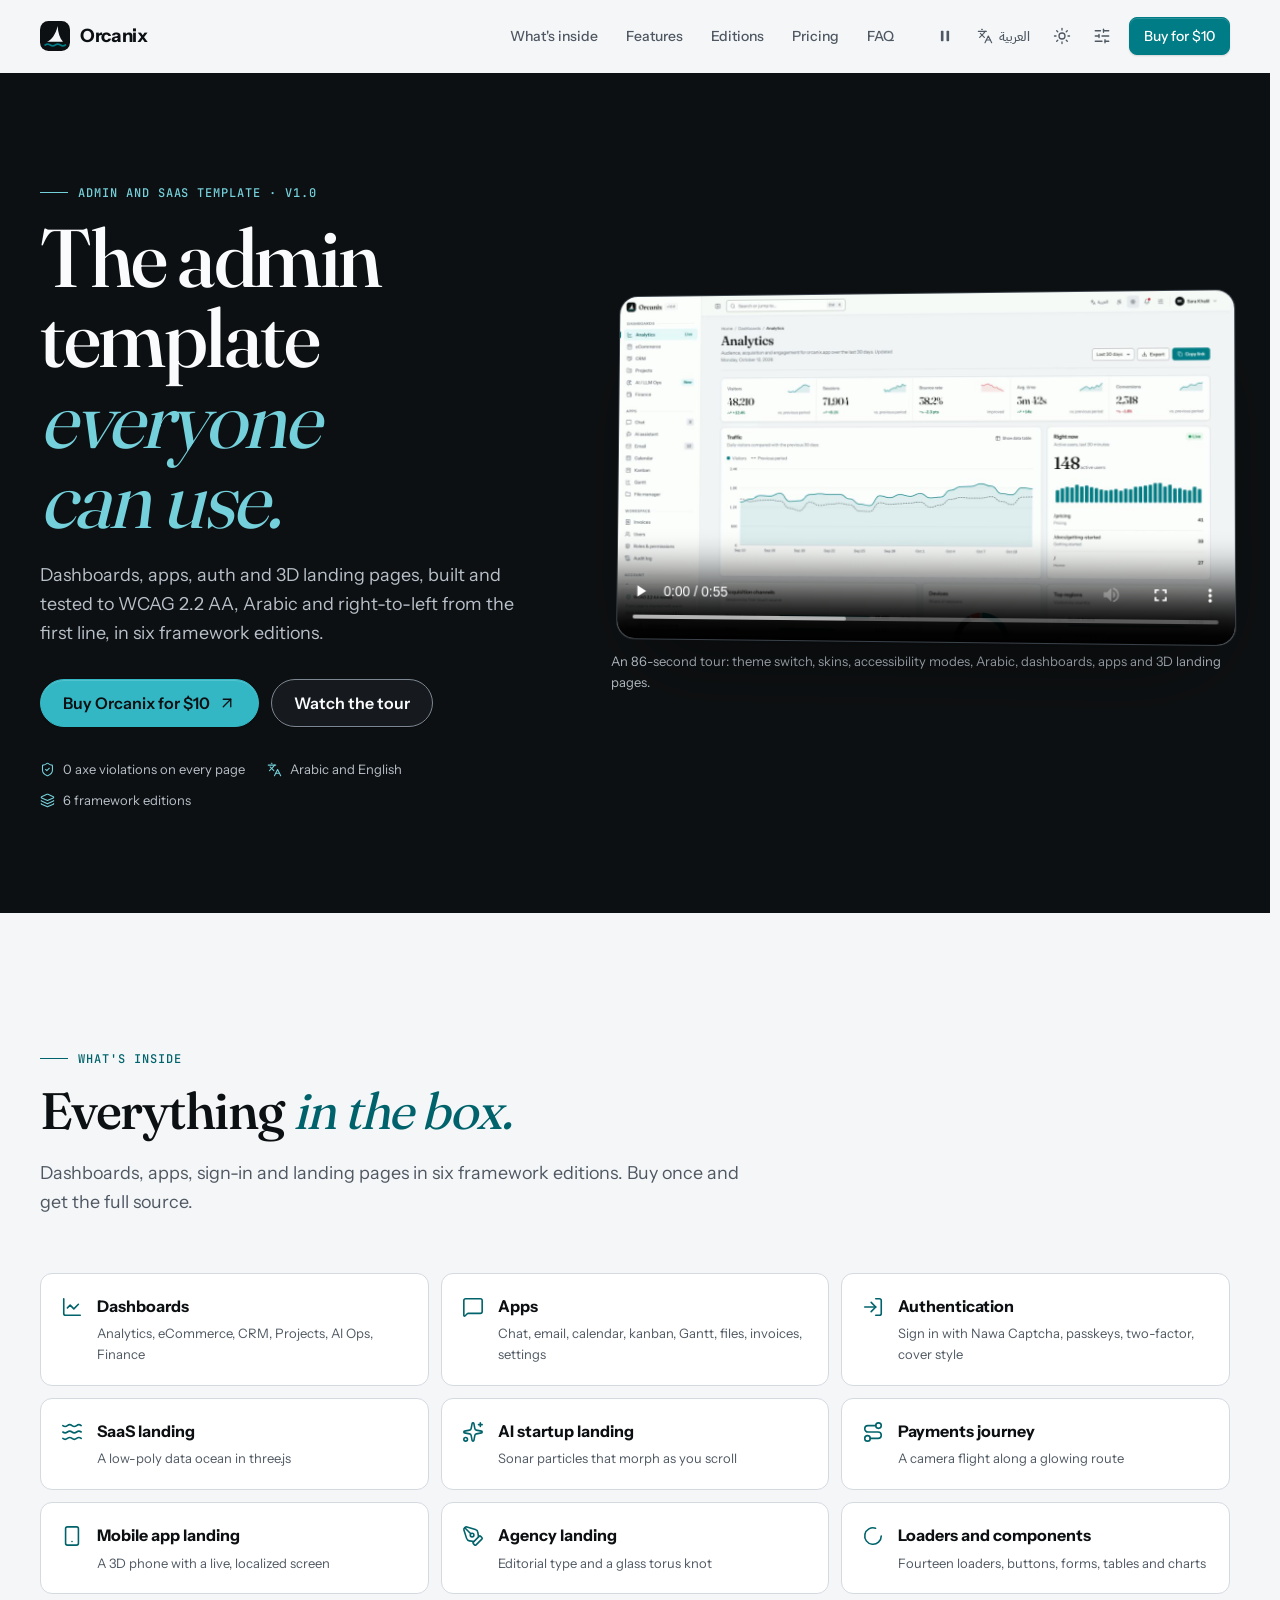
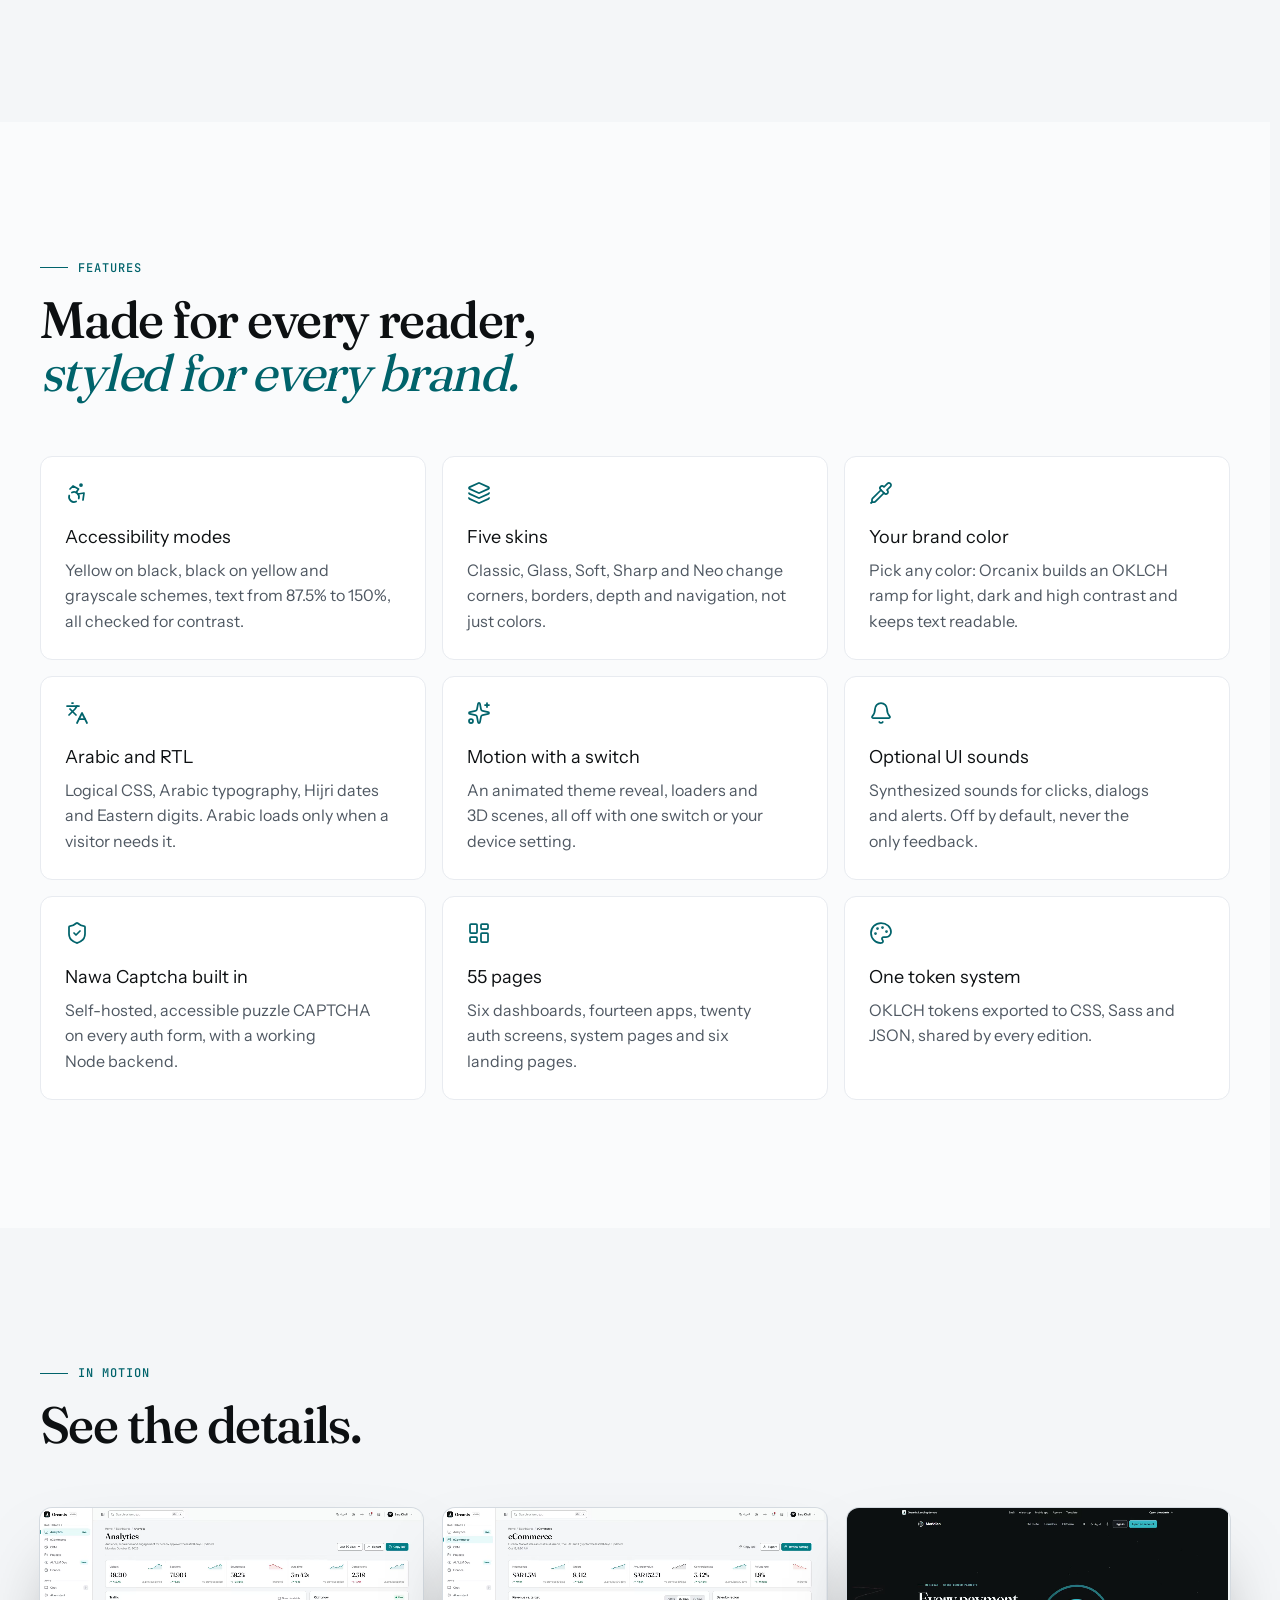
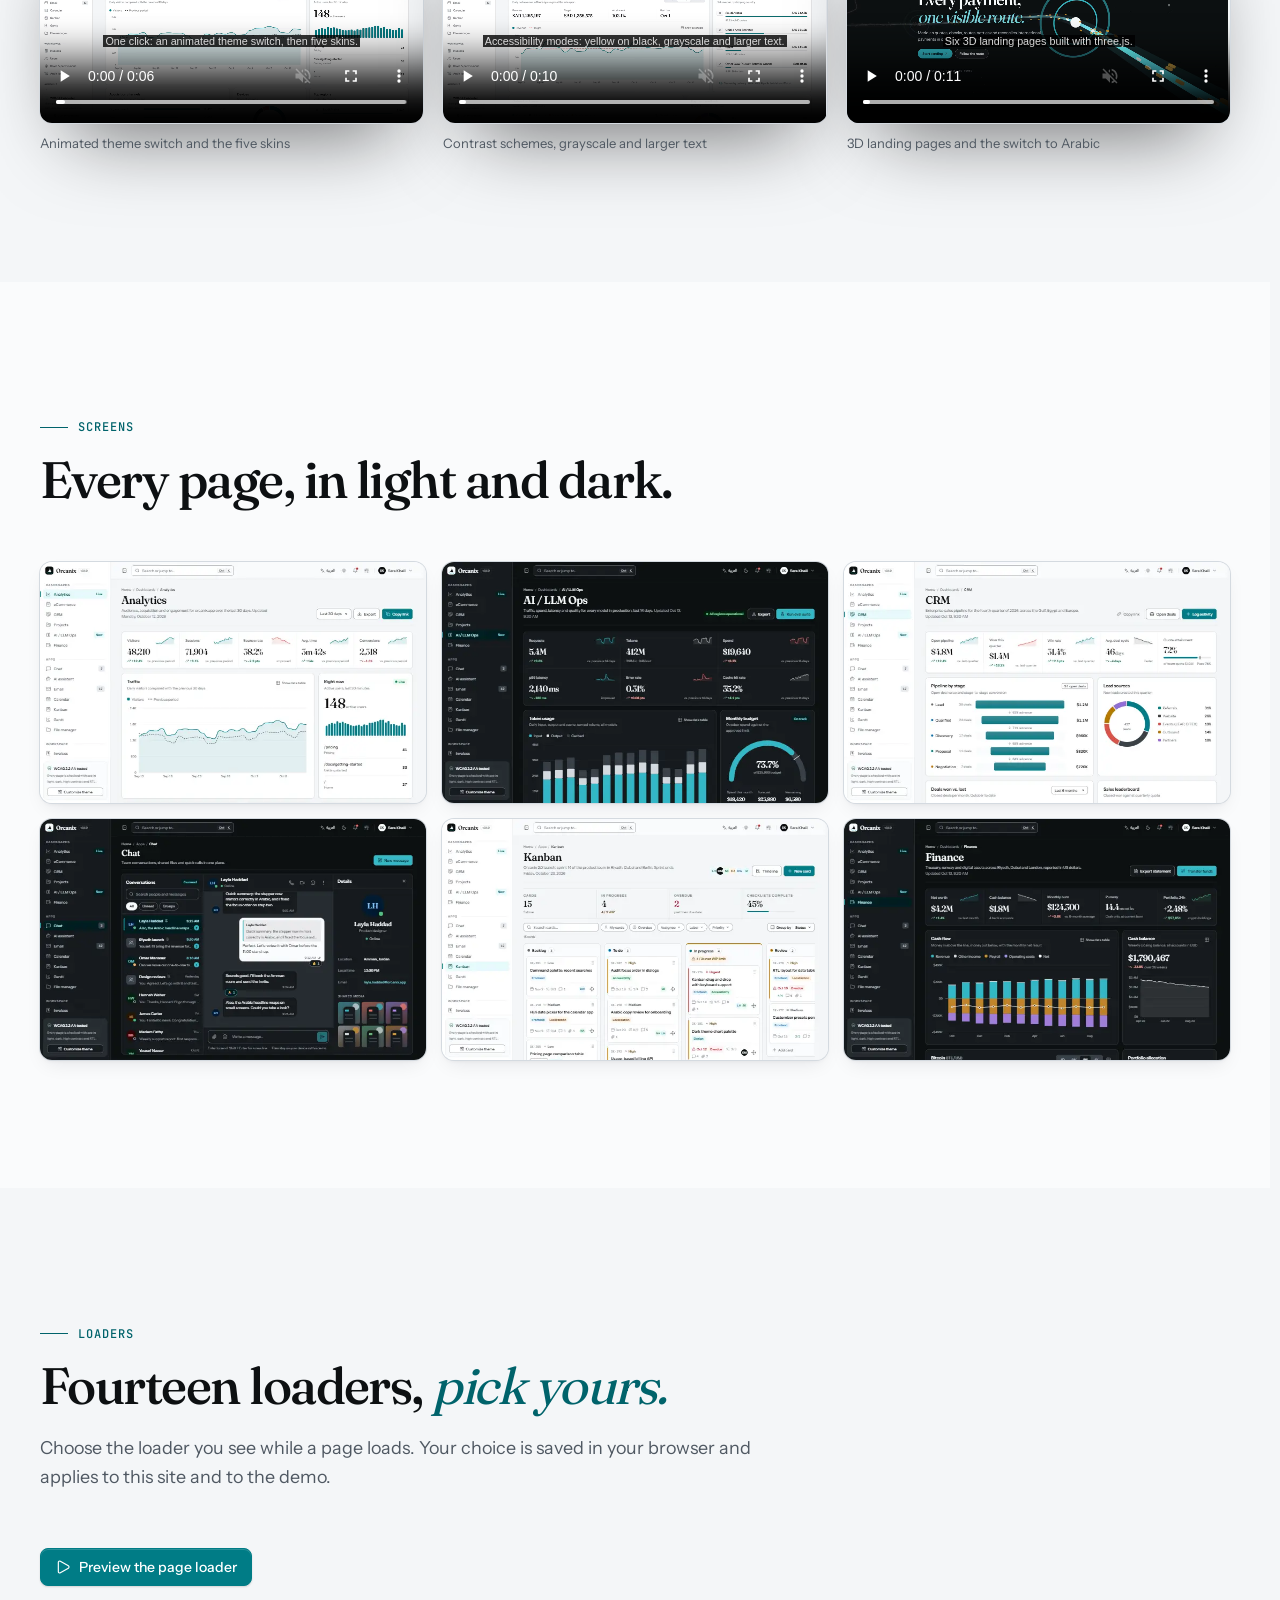
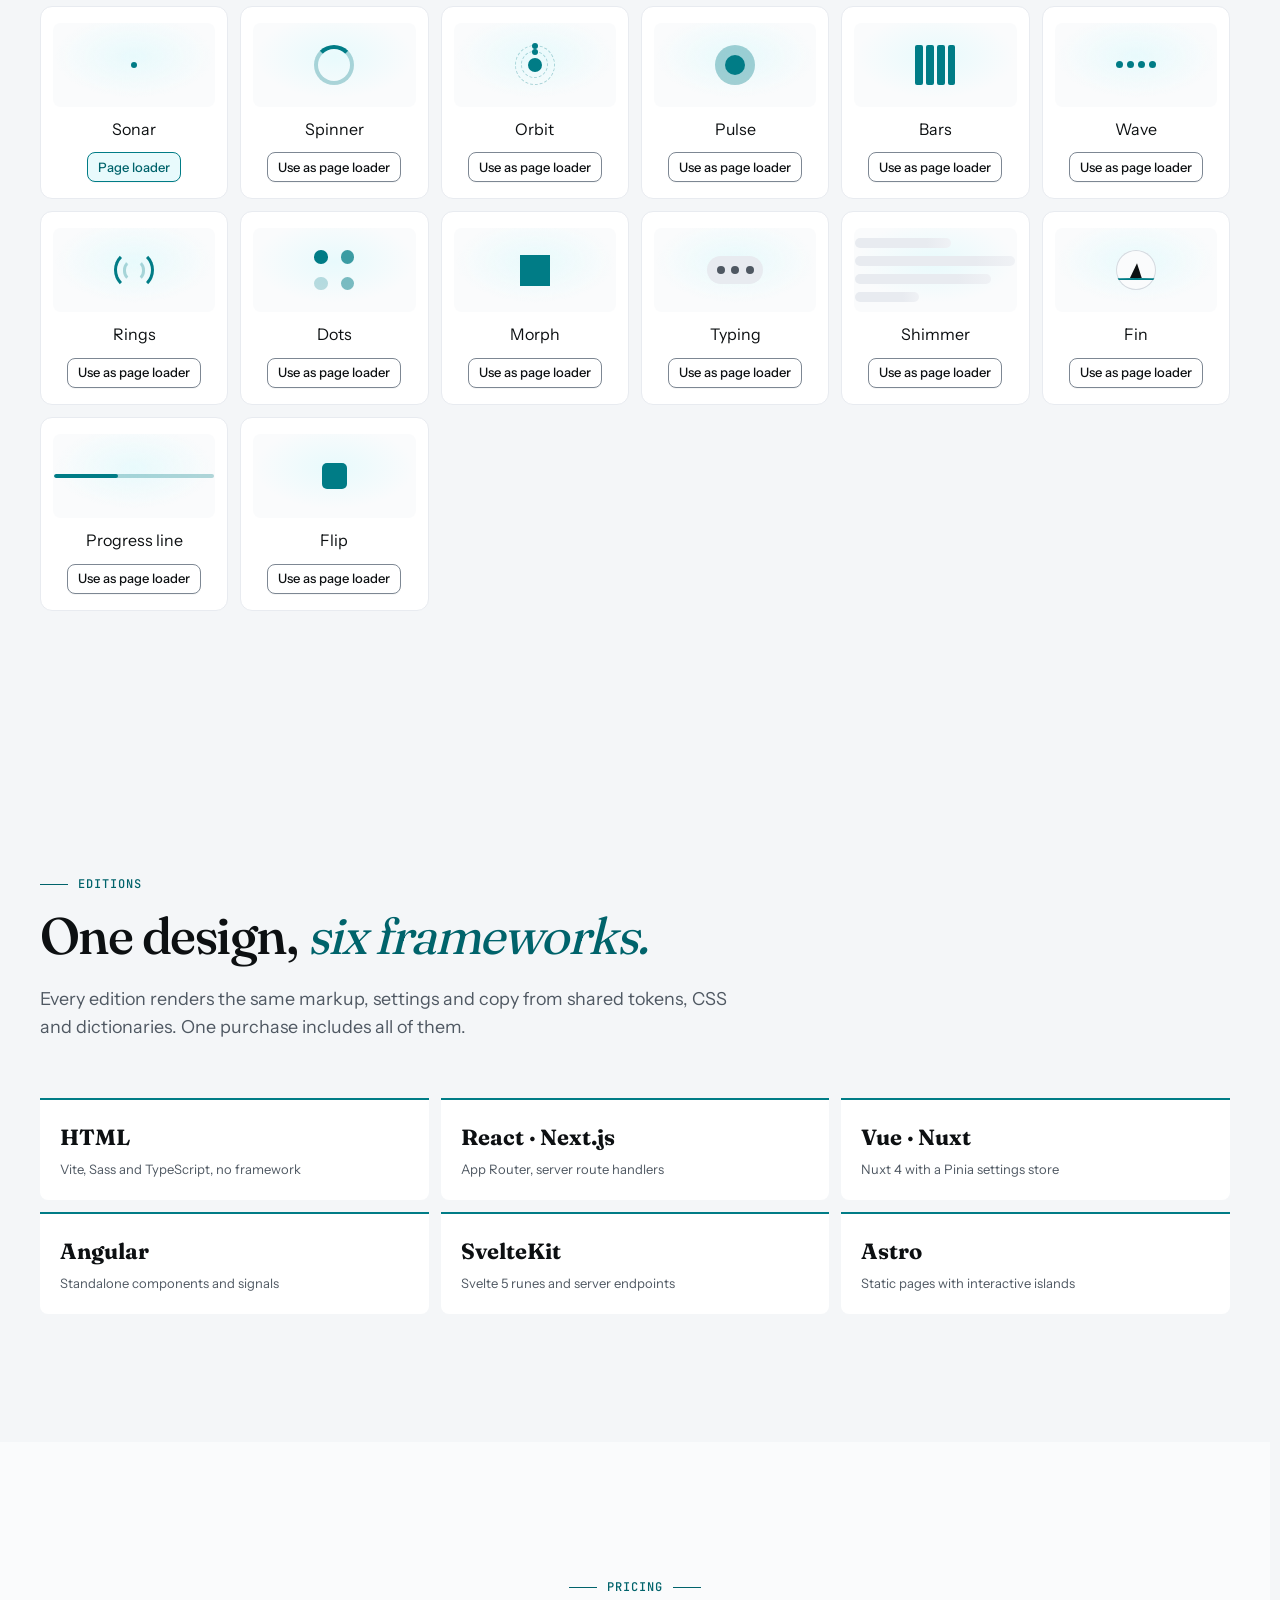
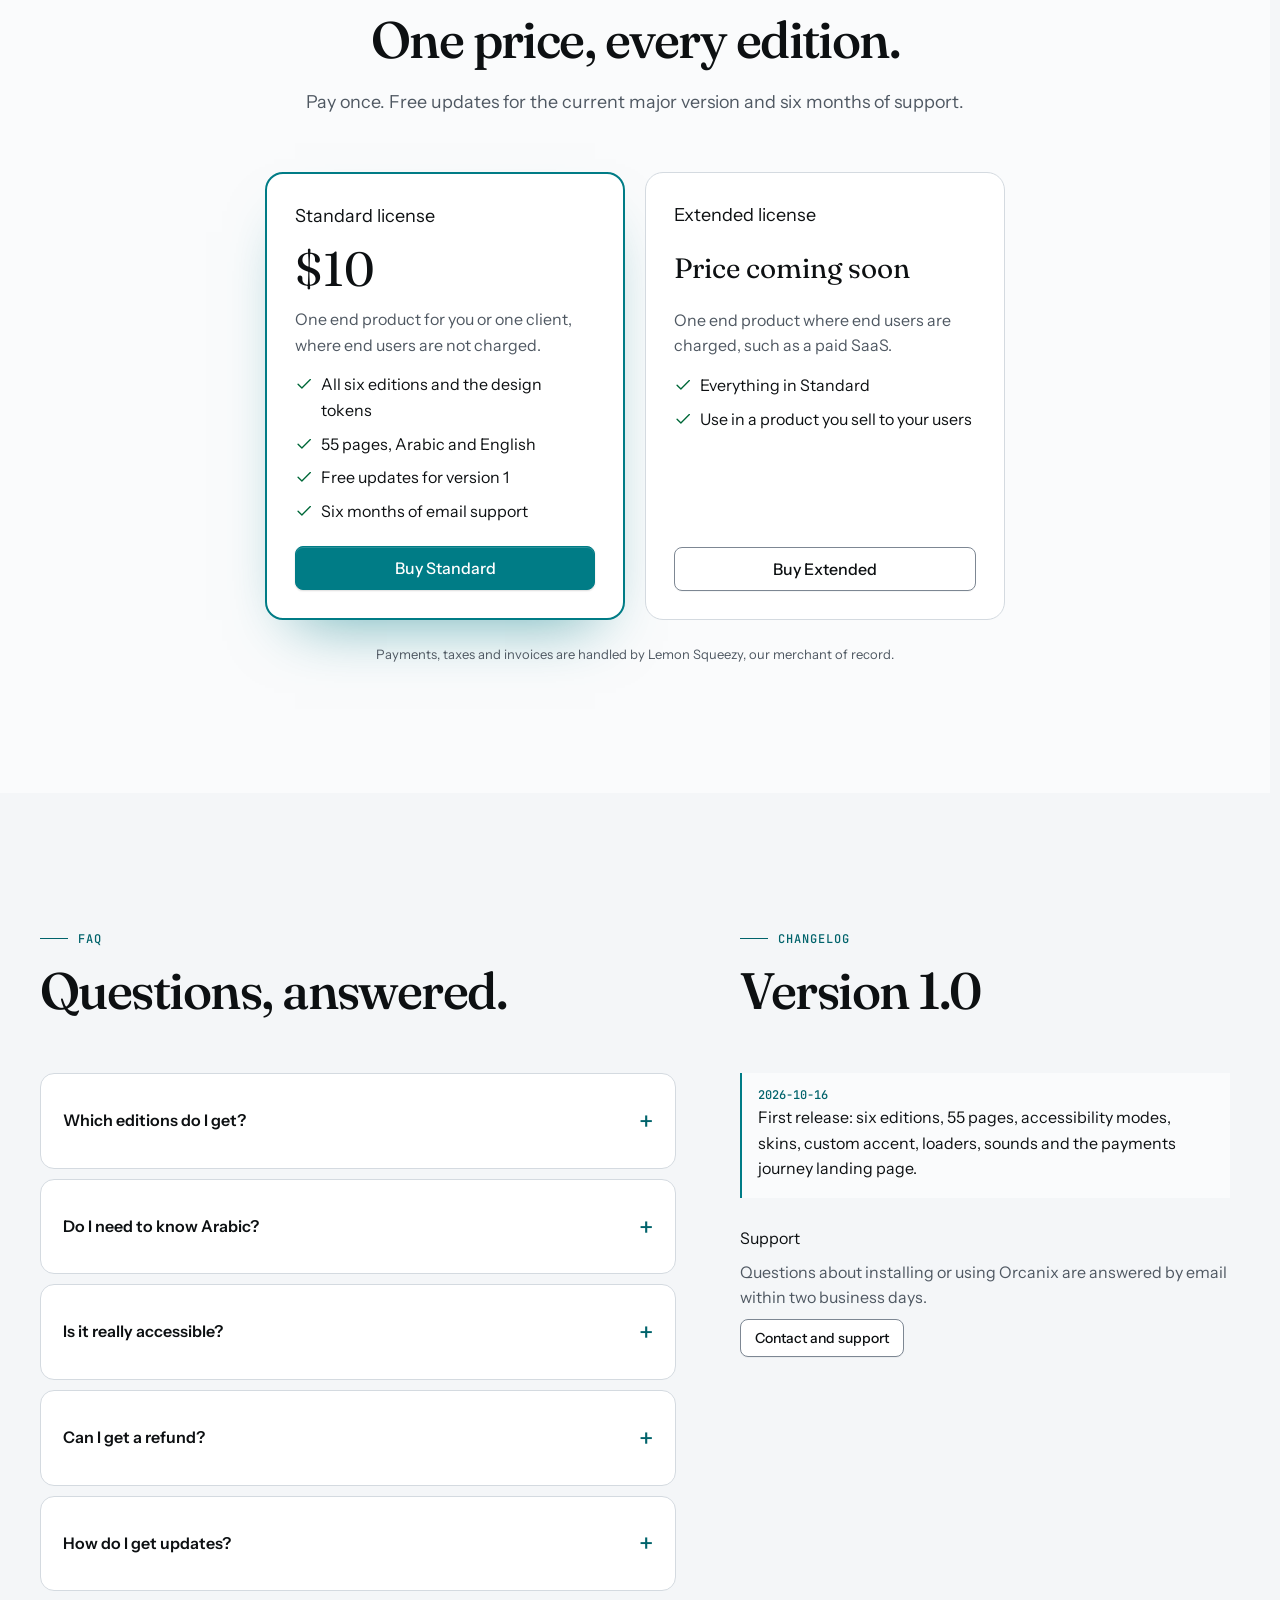
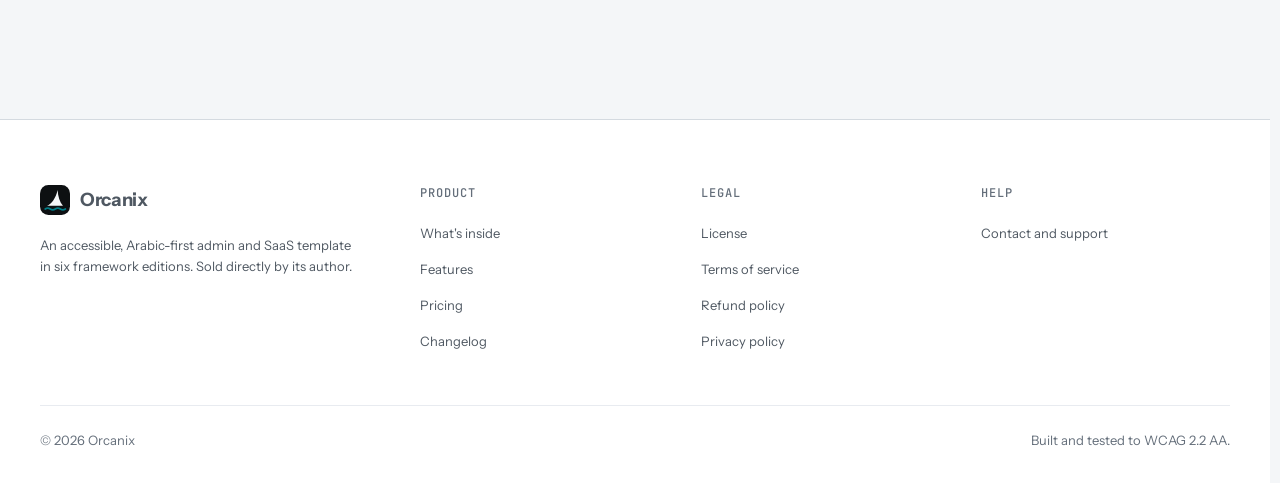
==== commit 909cacf2: "Cards open a screenshot or clip in a lightbox" ====
--- a/index.html
+++ b/index.html
@@ -62,8 +62,8 @@
 
 <script>document.documentElement.classList.add('ox-lp-js');</script>
 
-  <script type="module" crossorigin src="./assets/site-CJ0x7xMh.js"></script>
-  <link rel="stylesheet" crossorigin href="./assets/site-DyJL6J6m.css">
+  <script type="module" crossorigin src="./assets/site-Du_Hz3Ig.js"></script>
+  <link rel="stylesheet" crossorigin href="./assets/site-hUG1AyQA.css">
 </head>
 <body class="ox-lp ox-site">
 <div class="ox-page-loader" data-ox-page-loader hidden><div class="ox-loader ox-loader--lg ox-loader--sonar" role="status"><span class="ox-loader__art" aria-hidden="true"><i></i><i></i><i></i><i></i></span><span class="ox-sr-only" data-i18n="lp.c.loading">Loading page…</span></div></div>
@@ -281,16 +281,21 @@
         <p class="ox-lp-lede" data-i18n="lp.site.demoLede">Dashboards, apps, sign-in and landing pages in six framework editions. Buy once and get the full source.</p>
       </div>
       <ul class="ox-site-demos">
-        <li data-ox-reveal><div><svg class="ox-icon" aria-hidden="true" focusable="false"><use href="./icons/sprite.svg#i-chart-line"></use></svg><strong data-i18n="lp.site.dDash">Dashboards</strong><span data-i18n="lp.site.dDashD">Analytics, eCommerce, CRM, Projects, AI Ops, Finance</span></div></li>
-        <li data-ox-reveal style="--d: 1"><div><svg class="ox-icon" aria-hidden="true" focusable="false"><use href="./icons/sprite.svg#i-message-square"></use></svg><strong data-i18n="lp.site.dApps">Apps</strong><span data-i18n="lp.site.dAppsD">Chat, email, calendar, kanban, Gantt, files, invoices, settings</span></div></li>
-        <li data-ox-reveal style="--d: 2"><div><svg class="ox-icon" aria-hidden="true" focusable="false"><use href="./icons/sprite.svg#i-log-in"></use></svg><strong data-i18n="lp.site.dAuth">Authentication</strong><span data-i18n="lp.site.dAuthD">Sign in with Nawa Captcha, passkeys, two-factor, cover style</span></div></li>
-        <li data-ox-reveal><div><svg class="ox-icon" aria-hidden="true" focusable="false"><use href="./icons/sprite.svg#i-waves"></use></svg><strong data-i18n="lp.site.dSaas">SaaS landing</strong><span data-i18n="lp.site.dSaasD">A low-poly data ocean in three.js</span></div></li>
-        <li data-ox-reveal style="--d: 1"><div><svg class="ox-icon" aria-hidden="true" focusable="false"><use href="./icons/sprite.svg#i-sparkles"></use></svg><strong data-i18n="lp.site.dAi">AI startup landing</strong><span data-i18n="lp.site.dAiD">Sonar particles that morph as you scroll</span></div></li>
-        <li data-ox-reveal style="--d: 2"><div><svg class="ox-icon" aria-hidden="true" focusable="false"><use href="./icons/sprite.svg#i-route"></use></svg><strong data-i18n="lp.site.dJourney">Payments journey</strong><span data-i18n="lp.site.dJourneyD">A camera flight along a glowing route</span></div></li>
-        <li data-ox-reveal><div><svg class="ox-icon" aria-hidden="true" focusable="false"><use href="./icons/sprite.svg#i-smartphone"></use></svg><strong data-i18n="lp.site.dApp">Mobile app landing</strong><span data-i18n="lp.site.dAppD">A 3D phone with a live, localized screen</span></div></li>
-        <li data-ox-reveal style="--d: 1"><div><svg class="ox-icon" aria-hidden="true" focusable="false"><use href="./icons/sprite.svg#i-pen-tool"></use></svg><strong data-i18n="lp.site.dAgency">Agency landing</strong><span data-i18n="lp.site.dAgencyD">Editorial type and a glass torus knot</span></div></li>
-        <li data-ox-reveal style="--d: 2"><div><svg class="ox-icon" aria-hidden="true" focusable="false"><use href="./icons/sprite.svg#i-loader-circle"></use></svg><strong data-i18n="lp.site.dLoaders">Loaders and components</strong><span data-i18n="lp.site.dLoadersD">Fourteen loaders, buttons, forms, tables and charts</span></div></li>
+        <li data-ox-reveal><button type="button" data-ox-peek="shots/analytics"><svg class="ox-icon" aria-hidden="true" focusable="false"><use href="./icons/sprite.svg#i-chart-line"></use></svg><strong data-i18n="lp.site.dDash">Dashboards</strong><span data-i18n="lp.site.dDashD">Analytics, eCommerce, CRM, Projects, AI Ops, Finance</span></button></li>
+        <li data-ox-reveal style="--d: 1"><button type="button" data-ox-peek="shots/chat"><svg class="ox-icon" aria-hidden="true" focusable="false"><use href="./icons/sprite.svg#i-message-square"></use></svg><strong data-i18n="lp.site.dApps">Apps</strong><span data-i18n="lp.site.dAppsD">Chat, email, calendar, kanban, Gantt, files, invoices, settings</span></button></li>
+        <li data-ox-reveal style="--d: 2"><button type="button" data-ox-peek="shots/sign-in"><svg class="ox-icon" aria-hidden="true" focusable="false"><use href="./icons/sprite.svg#i-log-in"></use></svg><strong data-i18n="lp.site.dAuth">Authentication</strong><span data-i18n="lp.site.dAuthD">Sign in with Nawa Captcha, passkeys, two-factor, cover style</span></button></li>
+        <li data-ox-reveal><button type="button" data-ox-peek="thumbs/saas"><svg class="ox-icon" aria-hidden="true" focusable="false"><use href="./icons/sprite.svg#i-waves"></use></svg><strong data-i18n="lp.site.dSaas">SaaS landing</strong><span data-i18n="lp.site.dSaasD">A low-poly data ocean in three.js</span></button></li>
+        <li data-ox-reveal style="--d: 1"><button type="button" data-ox-peek="thumbs/ai"><svg class="ox-icon" aria-hidden="true" focusable="false"><use href="./icons/sprite.svg#i-sparkles"></use></svg><strong data-i18n="lp.site.dAi">AI startup landing</strong><span data-i18n="lp.site.dAiD">Sonar particles that morph as you scroll</span></button></li>
+        <li data-ox-reveal style="--d: 2"><button type="button" data-ox-peek="thumbs/journey"><svg class="ox-icon" aria-hidden="true" focusable="false"><use href="./icons/sprite.svg#i-route"></use></svg><strong data-i18n="lp.site.dJourney">Payments journey</strong><span data-i18n="lp.site.dJourneyD">A camera flight along a glowing route</span></button></li>
+        <li data-ox-reveal><button type="button" data-ox-peek="thumbs/mobile"><svg class="ox-icon" aria-hidden="true" focusable="false"><use href="./icons/sprite.svg#i-smartphone"></use></svg><strong data-i18n="lp.site.dApp">Mobile app landing</strong><span data-i18n="lp.site.dAppD">A 3D phone with a live, localized screen</span></button></li>
+        <li data-ox-reveal style="--d: 1"><button type="button" data-ox-peek="thumbs/agency"><svg class="ox-icon" aria-hidden="true" focusable="false"><use href="./icons/sprite.svg#i-pen-tool"></use></svg><strong data-i18n="lp.site.dAgency">Agency landing</strong><span data-i18n="lp.site.dAgencyD">Editorial type and a glass torus knot</span></button></li>
+        <li data-ox-reveal style="--d: 2"><button type="button" data-ox-peek="video:clip-theme"><svg class="ox-icon" aria-hidden="true" focusable="false"><use href="./icons/sprite.svg#i-loader-circle"></use></svg><strong data-i18n="lp.site.dLoaders">Loaders and components</strong><span data-i18n="lp.site.dLoadersD">Fourteen loaders, buttons, forms, tables and charts</span></button></li>
       </ul>
+      <dialog class="ox-site-peek" id="site-peek" aria-labelledby="site-peek-title">
+        <div class="ox-site-peek__bar"><strong id="site-peek-title"></strong><button type="button" class="ox-btn ox-btn--ghost" data-ox-peek-close data-i18n="lp.site.peekClose">Close</button></div>
+        <img alt="" hidden>
+        <video controls playsinline muted loop hidden></video>
+      </dialog>
     </div>
   </section>
 
--- a/assets/site-hUG1AyQA.css
+++ b/assets/site-hUG1AyQA.css
@@ -0,0 +1 @@
+@layer base{@supports (not ((-webkit-appearance:-apple-pay-button))) or (contain-intrinsic-size:1px){::placeholder{color:color-mix(in oklab, currentcolor 50%, transparent)}}@media (forced-colors:active){:focus-visible{outline:2px solid highlight}}*,:after,:before{box-sizing:border-box;border:0 solid;margin:0;padding:0}::backdrop{box-sizing:border-box;border:0 solid;margin:0;padding:0}::file-selector-button{box-sizing:border-box;border:0 solid;margin:0;padding:0}html,:host{-webkit-text-size-adjust:100%;tab-size:4;line-height:1.5;font-family:var(--ox-font-sans);font-feature-settings:normal;font-variation-settings:normal;-webkit-tap-highlight-color:transparent}hr{height:0;color:inherit;border-top-width:1px}abbr:where([title]){-webkit-text-decoration:underline dotted;text-decoration:underline dotted}h1,h2,h3,h4,h5,h6{font-size:inherit;font-weight:inherit}a{color:inherit;-webkit-text-decoration:inherit;-webkit-text-decoration:inherit;text-decoration:inherit}b,strong{font-weight:bolder}code,kbd,samp,pre{font-family:var(--ox-font-mono);font-feature-settings:normal;font-variation-settings:normal;font-size:1em}small{font-size:80%}sub,sup{vertical-align:baseline;font-size:75%;line-height:0;position:relative}sub{bottom:-.25em}sup{top:-.5em}table{text-indent:0;border-color:inherit;border-collapse:collapse}:-moz-focusring:where(:not(iframe)){outline:auto}progress{vertical-align:baseline}summary{display:list-item}ol,ul,menu{list-style:none}img,svg,video,canvas,audio,iframe,embed,object{vertical-align:middle;display:block}img,video{max-width:100%;height:auto}button,input,select,optgroup,textarea{font:inherit;font-feature-settings:inherit;font-variation-settings:inherit;letter-spacing:inherit;color:inherit;opacity:1;background-color:#0000;border-radius:0}::file-selector-button{font:inherit;font-feature-settings:inherit;font-variation-settings:inherit;letter-spacing:inherit;color:inherit;opacity:1;background-color:#0000;border-radius:0}:where(select:is([multiple],[size])) optgroup{font-weight:bolder}:where(select:is([multiple],[size])) optgroup option{padding-inline-start:20px}::file-selector-button{margin-inline-end:4px}::placeholder{opacity:1}@supports (not ((-webkit-appearance:-apple-pay-button))) or (contain-intrinsic-size:1px){::placeholder{color:color-mix(in oklab, currentcolor 50%, transparent)}}textarea{resize:vertical}::-webkit-search-decoration{-webkit-appearance:none}::-webkit-date-and-time-value{min-height:1lh;text-align:inherit}::-webkit-datetime-edit{display:inline-flex}::-webkit-datetime-edit-fields-wrapper{padding:0}::-webkit-datetime-edit{padding-block:0}::-webkit-datetime-edit-year-field{padding-block:0}::-webkit-datetime-edit-month-field{padding-block:0}::-webkit-datetime-edit-day-field{padding-block:0}::-webkit-datetime-edit-hour-field{padding-block:0}::-webkit-datetime-edit-minute-field{padding-block:0}::-webkit-datetime-edit-second-field{padding-block:0}::-webkit-datetime-edit-millisecond-field{padding-block:0}::-webkit-datetime-edit-meridiem-field{padding-block:0}::-webkit-calendar-picker-indicator{line-height:1}:-moz-ui-invalid{box-shadow:none}button,input:where([type=button],[type=reset],[type=submit]){appearance:button}::file-selector-button{appearance:button}::-webkit-inner-spin-button{height:auto}::-webkit-outer-spin-button{height:auto}[hidden]:where(:not([hidden=until-found])){display:none!important}html{font-family:var(--ox-font-sans);font-size:calc(100% * var(--ox-font-scale,1));background:var(--ox-canvas);color:var(--ox-ink);-webkit-text-size-adjust:100%;text-rendering:optimizelegibility;-webkit-font-smoothing:antialiased;scrollbar-gutter:stable;accent-color:var(--ox-accent)}body{min-block-size:100dvh;font-size:var(--ox-text-base);line-height:var(--ox-leading-base);background:var(--ox-canvas);color:var(--ox-ink);font-feature-settings:"kern", "calt"}:lang(ar) *{letter-spacing:0!important;text-transform:none!important}h1,h2,h3,h4{color:var(--ox-ink);text-wrap:balance}p{text-wrap:pretty}a{color:var(--ox-accent-text);text-underline-offset:.18em;text-decoration-thickness:1px}a:hover{text-decoration-thickness:2px}code,kbd,samp{font-family:var(--ox-font-mono);font-size:.92em}::selection{background:var(--ox-accent-soft-2);color:var(--ox-ink)}[hidden]{display:none!important}svg{flex-shrink:0}:focus-visible{outline:2px solid var(--ox-focus);outline-offset:2px}:focus:not(:focus-visible){outline:none}*{scrollbar-width:thin;scrollbar-color:var(--ox-line) transparent}[data-motion=off] *,[data-motion=off] :before,[data-motion=off] :after{scroll-behavior:auto!important;transition-duration:.01ms!important;transition-delay:0s!important;animation-duration:.01ms!important;animation-iteration-count:1!important;animation-delay:0s!important}img,video,canvas,picture,[data-ox-stage]{filter:var(--ox-media-filter,none)}[data-a11y-contrast=yellow-black] a,[data-a11y-contrast=black-yellow] a{text-decoration:underline}@media (forced-colors:active){:focus-visible{outline:2px solid highlight}}}@layer components{@keyframes ox-spin{to{rotate:360deg}}@media (forced-colors:active){.ox-check input:before{background:canvastext}.ox-check input:checked:before{background:highlighttext}}@media (forced-colors:active){.ox-badge{border:1px solid canvastext}}@keyframes ox-pop{0%{opacity:0;translate:0 -4px;scale:.97}}.ox-menu__item--danger,.ox-menu__item--danger .ox-icon{color:var(--ox-danger-text)}.ox-modal::backdrop{background:var(--ox-scrim);-webkit-backdrop-filter:blur(2px);backdrop-filter:blur(2px)}.ox-drawer::backdrop{background:var(--ox-scrim);-webkit-backdrop-filter:blur(2px);backdrop-filter:blur(2px)}.ox-palette::backdrop{background:var(--ox-scrim);-webkit-backdrop-filter:blur(2px);backdrop-filter:blur(2px)}@keyframes ox-rise{0%{opacity:0;translate:0 12px;scale:.985}}@keyframes ox-slide-in{0%{opacity:0;translate:24px}}@keyframes ox-slide-in-rtl{0%{opacity:0;translate:-24px}}@keyframes ox-swal-ping{0%{opacity:.7;scale:.8}to{opacity:0;scale:1.25}}@keyframes ox-swal-timer{0%{scale:1}to{scale:0 1}}@media (prefers-reduced-motion:reduce){.ox-swal__art .sw-ping,.ox-swal__timer>span{animation:none}.ox-swal__timer>span{scale:1}}@media (forced-colors:active){.ox-swal{border:2px solid canvastext}}@media (forced-colors:active){.ox-toast{border:2px solid canvastext}}@media (forced-colors:active){.ox-meter{border:1px solid canvastext}.ox-meter>span{background:highlight}}@keyframes ox-shimmer{0%{background-position:100% 0}to{background-position:-50% 0}}@media (forced-colors:active){.ox-skeleton{border:1px dashed canvastext}}@media (pointer:coarse){.ox-btn,.ox-btn--sm,.ox-tab,.ox-menu__item,.ox-hnav__trigger,.ox-sort,.ox-pager__btn{min-block-size:44px}.ox-btn--icon,.ox-btn--icon.ox-btn--sm{min-inline-size:44px}.ox-check input{block-size:22px;inline-size:22px}}@media (max-width:40rem){.ox-kpi__value{font-size:1.625rem}.ox-kpi__label{flex-wrap:wrap}.ox-kpi__spark{order:-1;inline-size:100%;margin-block-end:4px}}@media (forced-colors:active){[data-skin] :is(.ox-card,.ox-sidebar,.ox-header){-webkit-backdrop-filter:none;backdrop-filter:none}}@keyframes ox-ld-spin{to{rotate:1turn}}@keyframes ox-ld-pulse{0%{opacity:.5;scale:.6}to{opacity:0;scale:1.4}}@keyframes ox-ld-bar{0%,to{scale:1 .35}50%{scale:1}}@keyframes ox-ld-wave{0%,60%,to{translate:0}30%{translate:0 -60%}}@keyframes ox-ld-morph{0%,to{border-radius:50%;rotate:0deg}50%{border-radius:18%;rotate:135deg}}@keyframes ox-ld-sonar{0%{opacity:.9;scale:.2}to{opacity:0;scale:1}}@keyframes ox-ld-type{0%,60%,to{opacity:.5;translate:0}30%{opacity:1;translate:0 -40%}}@keyframes ox-ld-shimmer{to{background-position:-150% 0}}@keyframes ox-ld-fin{0%,to{translate:-60%}50%{translate:60% 4%}}@keyframes ox-ld-swell{0%,to{translate:-10%}50%{translate:10%}}@keyframes ox-ld-progress{0%{inset-inline-start:-40%}to{inset-inline-start:100%}}@keyframes ox-ld-flip{0%{transform:rotateX(0)rotateY(0)}50%{transform:rotateX(180deg)rotateY(0)}to{transform:rotateX(180deg)rotateY(180deg)}}@media (forced-colors:active){.ox-loader__art>i{forced-color-adjust:none}}::view-transition-old(root){mix-blend-mode:normal;animation:none}::view-transition-new(root){mix-blend-mode:normal;animation:none}@keyframes ox-vt-reveal{0%{clip-path:circle(0 at var(--ox-vt-x,50%) var(--ox-vt-y,0%))}to{clip-path:circle(var(--ox-vt-r,150vmax) at var(--ox-vt-x,50%) var(--ox-vt-y,0%))}}@keyframes ox-vt-dim{to{filter:brightness(.85)}}@media (forced-colors:active){.ox-cp__sv,.ox-cp__hue,.ox-cp__swatch,.ox-cp__preview{forced-color-adjust:none}}.ox-lp-kicker:before,.ox-lp-section__head--center .ox-lp-kicker:after{content:"";background:currentColor;block-size:1px;inline-size:28px}@media (max-width:760px){.ox-lp-demobar__brand>span,.ox-lp-demobar__admin span{clip-path:inset(50%);white-space:nowrap;block-size:1px;inline-size:1px;position:absolute;overflow:hidden}.ox-lp-demobar__inner{gap:8px}.ox-lp-demobar__list{flex:1;margin-inline:0}}.ox-lp-motion[aria-pressed=true] .ox-lp-motion__play,.ox-lp-motion[aria-pressed=false] .ox-lp-motion__pause,.ox-lp-navtoggle{display:none}@media (max-width:959px){.ox-lp-navtoggle{display:inline-flex}.ox-lp-nav{padding:8px var(--lp-gutter) 16px;background:var(--ox-surface);border-block-end:1px solid var(--ox-line);box-shadow:var(--ox-shadow-md);margin:0;display:none;position:absolute;inset-block-start:100%;inset-inline:0}.ox-lp-nav.is-open{display:block}.ox-lp-nav ul{flex-direction:column}.ox-lp-nav a{border-radius:var(--ox-radius-md);min-block-size:44px;inline-size:100%}.ox-lp-header__cta-secondary{display:none}.ox-lp-header__end{margin-inline-start:auto}}@media (max-width:520px){.ox-lp-header__cta{display:none}.ox-lp-lang span{clip-path:inset(50%);white-space:nowrap;block-size:1px;inline-size:1px;position:absolute;overflow:hidden}.ox-lp-header__inner{gap:8px}}@media (forced-colors:active){.ox-lp-stage{display:none}}@media (prefers-reduced-motion:reduce){.ox-lp-js [data-ox-reveal]{opacity:1!important;translate:none!important}}@media (max-width:720px){.ox-lp-cta__rings{opacity:.25}}@media (max-width:860px){.ox-lp-footer__grid{grid-template-columns:1fr 1fr}.ox-lp-footer__about{grid-column:1/-1}}@media (forced-colors:active){.ox-lp-card,.ox-lp-faq details,.ox-lp-browser,.ox-lp-cta{border:1px solid canvastext}.ox-lp-demobar__list a[aria-current=page]{outline:2px solid highlight}.ox-lp-kicker:before,.ox-lp-kicker:after{background:canvastext}}@media (max-width:720px){.ox-lp-cards{grid-template-columns:1fr}}@media (max-width:760px){.ox-lp-demobar__list{-webkit-mask-image:linear-gradient(90deg,#000 82%,#0000);mask-image:linear-gradient(90deg,#000 82%,#0000)}[dir=rtl] .ox-lp-demobar__list{-webkit-mask-image:linear-gradient(270deg,#000 82%,#0000);mask-image:linear-gradient(270deg,#000 82%,#0000)}}@media (forced-colors:active){.ox-mark__bg{fill:canvastext}.ox-mark__fin{fill:canvas}.ox-mark__wave{stroke:canvas}}.ox-sr-only{clip-path:inset(50%);white-space:nowrap;border:0;block-size:1px;inline-size:1px;margin:-1px;padding:0;overflow:hidden;position:absolute!important}.ox-skip-link{z-index:100;border-radius:var(--ox-radius-md);background:var(--ox-ink);color:var(--ox-canvas);transition:transform var(--ox-duration-fast) var(--ox-ease-standard);padding:10px 16px;font-weight:600;text-decoration:none;position:fixed;inset-block-start:12px;inset-inline-start:12px;transform:translateY(-160%)}.ox-skip-link:focus-visible{transform:none}.ox-icon{vertical-align:-.2em;block-size:1.15em;inline-size:1.15em;display:inline-block}.ox-icon--sm{block-size:16px;inline-size:16px}.ox-icon--md{block-size:18px;inline-size:18px}.ox-icon--lg{block-size:22px;inline-size:22px}[dir=rtl] .ox-icon--flip{transform:scaleX(-1)}.ox-eyebrow{font-size:var(--ox-text-2xs);line-height:var(--ox-leading-2xs);letter-spacing:var(--ox-tracking-caps);text-transform:uppercase;color:var(--ox-ink-3);font-weight:600}.ox-display{font-family:var(--ox-font-display);font-optical-sizing:auto;letter-spacing:var(--ox-tracking-tight);font-variation-settings:"SOFT" 0, "WONK" 0;font-weight:560}.ox-num{font-variant-numeric:tabular-nums lining-nums}.ox-muted{color:var(--ox-ink-3)}.ox-kbd{border:1px solid var(--ox-line);border-radius:var(--ox-radius-xs);background:var(--ox-surface);block-size:1.6em;min-inline-size:1.6em;color:var(--ox-ink-2);font:600 var(--ox-text-2xs)/1 var(--ox-font-sans);border-block-end-width:2px;justify-content:center;align-items:center;padding:0 .35em;display:inline-flex}.ox-btn{--_bg:var(--ox-surface);--_fg:var(--ox-ink);--_bd:var(--ox-line-strong);block-size:var(--ox-control-h);border:1px solid var(--_bd);border-radius:var(--ox-radius-md);background:var(--_bg);color:var(--_fg);font:500 var(--ox-text-base)/1 var(--ox-font-sans);white-space:nowrap;cursor:pointer;-webkit-user-select:none;user-select:none;box-shadow:var(--ox-shadow-xs);transition:background-color var(--ox-duration-fast) var(--ox-ease-standard), border-color var(--ox-duration-fast), color var(--ox-duration-fast), box-shadow var(--ox-duration-fast), translate var(--ox-duration-instant);justify-content:center;align-items:center;gap:8px;padding-inline:14px;text-decoration:none;display:inline-flex;position:relative}.ox-btn:hover{--_bg:var(--ox-surface-3);text-decoration:none}.ox-btn:active{translate:0 1px}.ox-btn .ox-icon{block-size:16px;inline-size:16px}.ox-btn--primary{--_bg:var(--ox-accent);--_fg:var(--ox-accent-ink);--_bd:var(--ox-accent);box-shadow:inset 0 1px #ffffff29,0 1px 2px #00000024}.ox-btn--primary:hover{--_bg:var(--ox-accent-hover);--_bd:var(--ox-accent-hover)}.ox-btn--ink{--_bg:var(--ox-ink);--_fg:var(--ox-canvas);--_bd:var(--ox-ink)}.ox-btn--ink:hover{--_bg:var(--ox-ink-2);--_bd:var(--ox-ink-2)}.ox-btn--ghost{--_bg:transparent;--_bd:transparent;box-shadow:none;color:var(--ox-ink-2)}.ox-btn--ghost:hover{--_bg:var(--ox-surface-3);color:var(--ox-ink)}.ox-btn--danger{--_bg:var(--ox-danger);--_fg:var(--ox-danger-ink);--_bd:var(--ox-danger)}.ox-btn--danger:hover{filter:brightness(.94)}.ox-btn--soft{--_bg:var(--ox-accent-soft);--_fg:var(--ox-accent-text);--_bd:transparent;box-shadow:none}.ox-btn--soft:hover{--_bg:var(--ox-accent-soft-2)}.ox-btn--sm{block-size:var(--ox-control-h-sm);font-size:var(--ox-text-sm);gap:6px;padding-inline:10px}.ox-btn--lg{block-size:var(--ox-control-h-lg);font-size:var(--ox-text-md);padding-inline:20px}.ox-btn--block{inline-size:100%}.ox-btn--icon{inline-size:var(--ox-control-h);padding:0}.ox-btn--icon.ox-btn--sm{inline-size:var(--ox-control-h-sm)}.ox-btn--icon .ox-icon{block-size:18px;inline-size:18px}.ox-btn:disabled,.ox-btn[aria-disabled=true]{opacity:.55;cursor:not-allowed;translate:none}.ox-btn[aria-busy=true]{color:#0000;pointer-events:none}.ox-btn[aria-busy=true]:after{content:"";border:2px solid var(--_fg);border-inline-end-color:#0000;border-radius:50%;block-size:16px;inline-size:16px;margin:auto;animation:.7s linear infinite ox-spin;position:absolute;inset:0}.ox-btn__dot{background:var(--ox-danger);block-size:8px;inline-size:8px;box-shadow:0 0 0 2px var(--ox-header);border-radius:50%;position:absolute;inset-block-start:7px;inset-inline-end:7px}.ox-btn-group{display:inline-flex}.ox-btn-group>.ox-btn:not(:first-child){border-start-start-radius:0;border-end-start-radius:0;margin-inline-start:-1px}.ox-btn-group>.ox-btn:not(:last-child){border-start-end-radius:0;border-end-end-radius:0}.ox-field{gap:6px;display:grid}.ox-label{font-weight:500;font-size:var(--ox-text-sm);color:var(--ox-ink);justify-content:space-between;align-items:baseline;gap:8px;display:flex}.ox-label__opt{color:var(--ox-ink-3);font-weight:400}.ox-help{font-size:var(--ox-text-xs);color:var(--ox-ink-3);margin:0}.ox-error{font-size:var(--ox-text-xs);color:var(--ox-danger-text);align-items:center;gap:6px;margin:0;display:flex}.ox-input,.ox-select,.ox-textarea{inline-size:100%;block-size:var(--ox-control-h);border:1px solid var(--ox-line-strong);border-radius:var(--ox-radius-md);background:var(--ox-surface);color:var(--ox-ink);font:400 var(--ox-text-base)/1.4 var(--ox-font-sans);transition:border-color var(--ox-duration-fast), box-shadow var(--ox-duration-fast);padding-inline:12px}.ox-textarea{resize:vertical;block-size:auto;min-block-size:96px;padding-block:10px}.ox-input::placeholder,.ox-textarea::placeholder{color:var(--ox-ink-3);opacity:1}.ox-input:hover,.ox-select:hover,.ox-textarea:hover{border-color:var(--ox-ink-3)}.ox-input:focus-visible,.ox-select:focus-visible,.ox-textarea:focus-visible{border-color:var(--ox-focus);box-shadow:0 0 0 1px var(--ox-focus), 0 0 0 4px var(--ox-accent-soft-2);outline:none}.ox-input[aria-invalid=true],.ox-select[aria-invalid=true]{border-color:var(--ox-danger)}.ox-input[aria-invalid=true]:focus-visible{box-shadow:0 0 0 1px var(--ox-danger), 0 0 0 4px var(--ox-danger-soft)}.ox-input:disabled,.ox-select:disabled{background:var(--ox-surface-2);color:var(--ox-ink-3);cursor:not-allowed}.ox-select{appearance:none;background-image:linear-gradient(45deg, transparent 50%, var(--ox-ink-2) 50%), linear-gradient(135deg, var(--ox-ink-2) 50%, transparent 50%);cursor:pointer;background-position:calc(100% - 17px) 52%,calc(100% - 12px) 52%;background-repeat:no-repeat;background-size:5px 5px,5px 5px;padding-inline-end:34px}[dir=rtl] .ox-select{background-position:12px 52%,17px 52%}.ox-select--sm,.ox-input--sm{block-size:var(--ox-control-h-sm);font-size:var(--ox-text-sm)}.ox-input-group{align-items:center;display:flex;position:relative}.ox-input-group>.ox-icon{color:var(--ox-ink-3);pointer-events:none;block-size:16px;inline-size:16px;position:absolute;inset-inline-start:12px}.ox-input-group>.ox-icon~.ox-input{padding-inline-start:36px}.ox-input-group__end{position:absolute;inset-inline-end:4px}.ox-input-group:has(.ox-input-group__end) .ox-input{padding-inline-end:44px}.ox-check{cursor:pointer;font-size:var(--ox-text-base);color:var(--ox-ink);align-items:flex-start;gap:10px;display:inline-flex}.ox-check input{appearance:none;border:1.5px solid var(--ox-line-strong);border-radius:var(--ox-radius-xs);background:var(--ox-surface);cursor:pointer;block-size:18px;inline-size:18px;transition:background-color var(--ox-duration-fast), border-color var(--ox-duration-fast);flex-shrink:0;place-content:center;margin:1px 0 0;display:grid}.ox-check input[type=radio]{border-radius:50%}.ox-check input:before{content:"";block-size:10px;inline-size:10px;transition:scale var(--ox-duration-fast) var(--ox-ease-emphasized);background:var(--ox-accent-ink);scale:0}.ox-check input[type=checkbox]:before{clip-path:polygon(14% 44%,0 65%,50% 100%,100% 16%,80% 0%,43% 62%)}.ox-check input[type=radio]:before{border-radius:50%;block-size:8px;inline-size:8px}.ox-check input:checked{background:var(--ox-accent);border-color:var(--ox-accent)}.ox-check input:checked:before{scale:1}.ox-check input:focus-visible{outline:2px solid var(--ox-focus);outline-offset:2px}@media (forced-colors:active){.ox-check input:before{background:canvastext}.ox-check input:checked:before{background:highlighttext}}.ox-switch{cursor:pointer;align-items:center;gap:10px;display:inline-flex}.ox-switch input{appearance:none;cursor:pointer;border:1.5px solid var(--ox-line-strong);background:var(--ox-surface-3);block-size:20px;inline-size:36px;transition:background-color var(--ox-duration-fast), border-color var(--ox-duration-fast);border-radius:999px;flex-shrink:0;margin:0;position:relative}.ox-switch input:before{content:"";background:var(--ox-ink-2);block-size:13px;inline-size:13px;transition:translate var(--ox-duration-base) var(--ox-ease-emphasized), background-color var(--ox-duration-fast);border-radius:50%;position:absolute;inset-block-start:2px;inset-inline-start:2px}.ox-switch input:checked{background:var(--ox-accent);border-color:var(--ox-accent)}.ox-switch input:checked:before{background:var(--ox-accent-ink);translate:16px}[dir=rtl] .ox-switch input:checked:before{translate:-16px}.ox-choices{grid-template-columns:repeat(var(--cols,3), minmax(0, 1fr));border:0;gap:8px;margin:0;padding:0;display:grid}.ox-choice{display:block;position:relative}.ox-choice input{opacity:0;cursor:pointer;margin:0;position:absolute;inset:0}.ox-choice__body{border:1px solid var(--ox-line-strong);border-radius:var(--ox-radius-md);background:var(--ox-surface);min-block-size:44px;color:var(--ox-ink-2);font-size:var(--ox-text-sm);text-align:center;transition:border-color var(--ox-duration-fast), background-color var(--ox-duration-fast), color var(--ox-duration-fast);flex-direction:column;justify-content:center;align-items:center;gap:6px;padding:10px 8px;font-weight:500;display:flex}.ox-choice:hover .ox-choice__body{border-color:var(--ox-ink-3);color:var(--ox-ink)}.ox-choice input:checked+.ox-choice__body{border-color:var(--ox-accent);background:var(--ox-accent-soft);color:var(--ox-accent-text);box-shadow:inset 0 0 0 1px var(--ox-accent)}.ox-choice input:focus-visible+.ox-choice__body{outline:2px solid var(--ox-focus);outline-offset:2px}.ox-choice__swatch{border-radius:50%;block-size:22px;inline-size:22px;box-shadow:inset 0 0 0 1px #0000001f}.ox-choice__thumb{border-radius:var(--ox-radius-sm);block-size:auto;inline-size:100%;color:var(--ox-ink-3)}.ox-card{background:var(--ox-surface);border:1px solid var(--ox-line);border-radius:var(--ox-radius-lg);box-shadow:var(--ox-shadow-sm);flex-direction:column;min-inline-size:0;display:flex;position:relative}.ox-card__head{padding:var(--ox-card-pad) var(--ox-card-pad) 0;justify-content:space-between;align-items:flex-start;gap:12px;display:flex}.ox-card__title{font-size:var(--ox-text-md);letter-spacing:-.005em;margin:0;font-weight:600;line-height:1.3}.ox-card__desc{font-size:var(--ox-text-sm);color:var(--ox-ink-3);margin:2px 0 0}.ox-card__actions{flex-shrink:0;align-items:center;gap:6px;display:flex}.ox-card__body{padding:var(--ox-card-pad);flex:1;min-inline-size:0}.ox-card__foot{padding:12px var(--ox-card-pad);border-block-start:1px solid var(--ox-line-soft);font-size:var(--ox-text-sm);color:var(--ox-ink-3);justify-content:space-between;align-items:center;gap:12px;display:flex}.ox-card--flush .ox-card__body{padding:0}.ox-card--ink{background:var(--ox-ink);color:var(--ox-canvas);border-color:var(--ox-ink)}.ox-ledger{background:var(--ox-surface);border:1px solid var(--ox-line);border-radius:var(--ox-radius-lg);box-shadow:var(--ox-shadow-sm);grid-template-columns:repeat(auto-fit,minmax(min(100%,168px),1fr));margin:0;padding:0;list-style:none;display:grid;overflow:hidden}.ox-kpi{padding:calc(var(--ox-card-pad) - 2px) var(--ox-card-pad);box-shadow:inset -1px 0 0 var(--ox-line-soft), inset 0 -1px 0 var(--ox-line-soft);align-content:start;gap:4px;display:grid;position:relative}[dir=rtl] .ox-kpi{box-shadow:inset 1px 0 0 var(--ox-line-soft), inset 0 -1px 0 var(--ox-line-soft)}.ox-kpi__label{font-size:var(--ox-text-sm);color:var(--ox-ink-2);align-items:center;gap:6px;font-weight:500;display:flex}.ox-kpi__value{font-family:var(--ox-font-display);letter-spacing:-.025em;font-variant-numeric:lining-nums tabular-nums;font-variation-settings:"SOFT" 0, "WONK" 0, "opsz" 96;margin-block:6px 2px;font-size:2rem;font-weight:520;line-height:1.1}.ox-kpi__unit{color:var(--ox-ink-3);letter-spacing:0;margin-inline-start:2px;font-size:.55em}.ox-kpi__foot{font-size:var(--ox-text-xs);color:var(--ox-ink-3);flex-wrap:wrap;justify-content:space-between;align-items:center;gap:2px 8px;display:flex}.ox-kpi__spark{block-size:28px;inline-size:72px;color:var(--ox-chart-1);flex-shrink:0}.ox-delta{font-weight:600;font-size:var(--ox-text-xs);font-variant-numeric:tabular-nums;align-items:center;gap:3px;display:inline-flex}.ox-delta .ox-icon{block-size:14px;inline-size:14px}.ox-delta--up{color:var(--ox-success-text)}.ox-delta--down{color:var(--ox-danger-text)}.ox-delta--flat{color:var(--ox-ink-3)}.ox-badge{--_bg:var(--ox-surface-3);--_fg:var(--ox-ink-2);border-radius:var(--ox-radius-sm);background:var(--_bg);block-size:22px;color:var(--_fg);font-size:var(--ox-text-xs);white-space:nowrap;font-variant-numeric:tabular-nums;align-items:center;gap:5px;padding-inline:8px;font-weight:600;line-height:1;display:inline-flex}.ox-badge--accent{--_bg:var(--ox-accent-soft);--_fg:var(--ox-accent-text)}.ox-badge--success{--_bg:var(--ox-success-soft);--_fg:var(--ox-success-text)}.ox-badge--warning{--_bg:var(--ox-warning-soft);--_fg:var(--ox-warning-text)}.ox-badge--danger{--_bg:var(--ox-danger-soft);--_fg:var(--ox-danger-text)}.ox-badge--info{--_bg:var(--ox-info-soft);--_fg:var(--ox-info-text)}.ox-badge--solid{--_bg:var(--ox-accent);--_fg:var(--ox-accent-ink)}.ox-badge--outline{--_bg:transparent;box-shadow:inset 0 0 0 1px var(--ox-line-strong)}.ox-badge--dot:before{content:"";background:currentColor;border-radius:50%;block-size:6px;inline-size:6px}@media (forced-colors:active){.ox-badge{border:1px solid canvastext}}.ox-avatar{--_bg:var(--ox-accent-soft);--_fg:var(--ox-accent-text);background:var(--_bg);block-size:36px;inline-size:36px;color:var(--_fg);font-size:var(--ox-text-sm);letter-spacing:.02em;border-radius:50%;flex-shrink:0;place-items:center;font-weight:600;display:inline-grid;position:relative}.ox-avatar--sm{block-size:28px;inline-size:28px;font-size:var(--ox-text-2xs)}.ox-avatar--lg{block-size:56px;inline-size:56px;font-size:var(--ox-text-lg)}.ox-avatar--xl{block-size:84px;inline-size:84px;font-size:var(--ox-text-2xl);font-family:var(--ox-font-display)}.ox-avatar[data-tone="2"]{--_bg:var(--ox-info-soft);--_fg:var(--ox-info-text)}.ox-avatar[data-tone="3"]{--_bg:var(--ox-success-soft);--_fg:var(--ox-success-text)}.ox-avatar[data-tone="4"]{--_bg:var(--ox-warning-soft);--_fg:var(--ox-warning-text)}.ox-avatar[data-tone="5"]{--_bg:var(--ox-danger-soft);--_fg:var(--ox-danger-text)}.ox-avatar[data-tone=ink]{--_bg:var(--ox-ink);--_fg:var(--ox-canvas)}.ox-avatar__status{background:var(--ox-success);block-size:10px;inline-size:10px;box-shadow:0 0 0 2px var(--ox-surface);border-radius:50%;position:absolute;inset-block-end:0;inset-inline-end:0}.ox-avatar-stack{display:inline-flex}.ox-avatar-stack>.ox-avatar{box-shadow:0 0 0 2px var(--ox-surface)}.ox-avatar-stack>.ox-avatar+.ox-avatar{margin-inline-start:-8px}.ox-tabs__list{border-block-end:1px solid var(--ox-line);gap:2px;display:flex;overflow-x:auto}.ox-tab{block-size:var(--ox-control-h);color:var(--ox-ink-2);font:500 var(--ox-text-base)/1 var(--ox-font-sans);cursor:pointer;white-space:nowrap;background:0 0;border:0;align-items:center;gap:8px;padding-inline:12px;display:inline-flex;position:relative}.ox-tab:hover{color:var(--ox-ink)}.ox-tab[aria-selected=true]{color:var(--ox-ink);font-weight:600}.ox-tab[aria-selected=true]:after{content:"";background:var(--ox-accent);border-radius:2px 2px 0 0;block-size:2px;position:absolute;inset-block-end:-1px;inset-inline:8px}.ox-tab:focus-visible{outline-offset:-2px;border-radius:var(--ox-radius-sm)}.ox-tabs__panel{padding-block-start:16px}.ox-tabs__panel:focus-visible{outline-offset:4px;border-radius:var(--ox-radius-sm)}.ox-segmented{border-radius:var(--ox-radius-md);background:var(--ox-surface-3);border:1px solid var(--ox-line);gap:2px;padding:3px;display:inline-flex}.ox-segmented .ox-tab{block-size:calc(var(--ox-control-h-sm) - 2px);border-radius:calc(var(--ox-radius-md) - 2px);font-size:var(--ox-text-sm);padding-inline:10px}.ox-segmented .ox-tab[aria-selected=true]{background:var(--ox-surface);box-shadow:var(--ox-shadow-sm)}.ox-segmented .ox-tab[aria-selected=true]:after{display:none}.ox-dropdown{display:inline-flex;position:relative}.ox-menu,.ox-popover{z-index:var(--ox-z-dropdown);background:var(--ox-surface);border:1px solid var(--ox-line);border-radius:var(--ox-radius-lg);min-inline-size:220px;box-shadow:var(--ox-shadow-lg);transform-origin:100% 0;animation:ox-pop var(--ox-duration-base) var(--ox-ease-emphasized);padding:6px;position:absolute;inset-block-start:calc(100% + 8px);inset-inline-end:0}[dir=rtl] .ox-menu,[dir=rtl] .ox-popover{transform-origin:0 0}.ox-menu--start{inset-inline:0 auto}.ox-menu__item{border-radius:var(--ox-radius-sm);min-block-size:36px;inline-size:100%;color:var(--ox-ink);font:400 var(--ox-text-base)/1.2 var(--ox-font-sans);text-align:start;cursor:pointer;background:0 0;border:0;align-items:center;gap:10px;padding-inline:10px;text-decoration:none;display:flex}.ox-menu__item .ox-icon{block-size:16px;inline-size:16px;color:var(--ox-ink-3)}.ox-menu__item:hover,.ox-menu__item:focus-visible{background:var(--ox-surface-3);outline:none;text-decoration:none}.ox-menu__item:focus-visible{box-shadow:inset 0 0 0 2px var(--ox-focus)}.ox-menu__item[aria-checked=true]{font-weight:600}.ox-menu__item[aria-checked=true]:after{content:"";background:var(--ox-accent);border-radius:50%;block-size:7px;inline-size:7px;margin-inline-start:auto}.ox-menu__item--danger,.ox-menu__item--danger .ox-icon{color:var(--ox-danger-text)}.ox-menu__sep{background:var(--ox-line-soft);border:0;block-size:1px;margin:6px -6px}.ox-menu__head{padding:8px 10px 10px}.ox-popover{inline-size:min(380px,100vw - 24px);padding:0}.ox-popover__head{border-block-end:1px solid var(--ox-line-soft);justify-content:space-between;align-items:center;padding:14px 16px 10px;display:flex}.ox-popover__title{font-size:var(--ox-text-md);margin:0;font-weight:600}.ox-popover__foot{border-block-start:1px solid var(--ox-line-soft);text-align:center;padding:10px 16px}.ox-feed{max-block-size:360px;margin:0;padding:0;list-style:none;overflow-y:auto}.ox-feed__item{border-block-end:1px solid var(--ox-line-soft);gap:12px;padding:12px 16px;display:flex}.ox-feed__item:last-child{border-block-end:0}.ox-feed__item[data-unread]{background:color-mix(in srgb, var(--ox-accent-soft) 55%, transparent)}.ox-feed__text{font-size:var(--ox-text-sm);color:var(--ox-ink);margin:0}.ox-feed__time{font-size:var(--ox-text-xs);color:var(--ox-ink-3)}.ox-timeline{margin:0;padding:0;list-style:none;position:relative}.ox-timeline__item{grid-template-columns:28px 1fr;gap:12px;padding-block-end:18px;display:grid;position:relative}.ox-timeline__item:before{content:"";background:var(--ox-line);inline-size:1px;position:absolute;inset-block:28px 0;inset-inline-start:13.5px}.ox-timeline__item:last-child:before{display:none}.ox-timeline__icon{background:var(--ox-surface-3);block-size:28px;inline-size:28px;color:var(--ox-ink-2);border-radius:50%;place-items:center;display:grid}.ox-timeline__icon .ox-icon{block-size:14px;inline-size:14px}.ox-timeline__icon--accent{background:var(--ox-accent-soft);color:var(--ox-accent-text)}.ox-timeline__title{font-size:var(--ox-text-sm);margin:3px 0 2px;font-weight:500}.ox-timeline__meta{font-size:var(--ox-text-xs);color:var(--ox-ink-3);margin:0}.ox-modal,.ox-drawer,.ox-palette{color:var(--ox-ink);background:var(--ox-surface);border:0;max-inline-size:calc(100vw - 32px);padding:0}.ox-modal::backdrop{background:var(--ox-scrim);-webkit-backdrop-filter:blur(2px);backdrop-filter:blur(2px)}.ox-drawer::backdrop{background:var(--ox-scrim);-webkit-backdrop-filter:blur(2px);backdrop-filter:blur(2px)}.ox-palette::backdrop{background:var(--ox-scrim);-webkit-backdrop-filter:blur(2px);backdrop-filter:blur(2px)}.ox-modal{border-radius:var(--ox-radius-xl);border:1px solid var(--ox-line);inline-size:520px;box-shadow:var(--ox-shadow-lg);margin:auto}.ox-modal[open]{animation:ox-rise var(--ox-duration-slow) var(--ox-ease-emphasized)}.ox-modal__head{justify-content:space-between;align-items:flex-start;gap:16px;padding:22px 24px 4px;display:flex}.ox-modal__title{font-family:var(--ox-font-display);font-size:var(--ox-text-xl);letter-spacing:-.015em;margin:0;font-weight:560}.ox-modal__body{gap:16px;padding:12px 24px 8px;display:grid}.ox-modal__foot{justify-content:flex-end;gap:8px;padding:16px 24px 22px;display:flex}.ox-drawer{border-inline-start:1px solid var(--ox-line);block-size:100dvh;max-block-size:100dvh;inline-size:min(400px,100vw);max-inline-size:100vw;box-shadow:var(--ox-shadow-lg);flex-direction:column;margin:0;margin-inline-start:auto;display:none}.ox-drawer[open]{animation:ox-slide-in var(--ox-duration-slow) var(--ox-ease-standard);display:flex}[dir=rtl] .ox-drawer[open]{animation-name:ox-slide-in-rtl}.ox-drawer__head{border-block-end:1px solid var(--ox-line);justify-content:space-between;align-items:center;gap:12px;padding:18px 20px;display:flex}.ox-drawer__title{font-family:var(--ox-font-display);font-size:var(--ox-text-xl);letter-spacing:-.015em;margin:0;font-weight:560}.ox-drawer__body{flex:1;align-content:start;gap:22px;padding:18px 20px 24px;display:grid;overflow-y:auto}.ox-drawer__foot{border-block-start:1px solid var(--ox-line);gap:8px;padding:14px 20px;display:flex}.ox-drawer__foot>*{flex:1}.ox-fieldset{border:0;gap:10px;min-inline-size:0;margin:0;padding:0;display:grid}.ox-fieldset>legend{font-size:var(--ox-text-2xs);letter-spacing:var(--ox-tracking-caps);text-transform:uppercase;color:var(--ox-ink-3);margin-block-end:10px;padding:0;font-weight:600}.ox-palette{border-radius:var(--ox-radius-xl);border:1px solid var(--ox-line);inline-size:640px;box-shadow:var(--ox-shadow-lg);margin:12vh auto auto;overflow:hidden}.ox-palette[open]{animation:ox-rise var(--ox-duration-base) var(--ox-ease-emphasized)}.ox-palette__search{border-block-end:1px solid var(--ox-line);align-items:center;gap:10px;padding-inline:18px;display:flex}.ox-palette__search .ox-icon{color:var(--ox-ink-3);block-size:18px;inline-size:18px}.ox-palette__input{block-size:56px;color:var(--ox-ink);font:400 var(--ox-text-md)/1 var(--ox-font-sans);background:0 0;border:0;flex:1}.ox-palette__input:focus-visible{outline:none}.ox-palette__search:focus-within{box-shadow:inset 0 -2px 0 var(--ox-focus)}.ox-palette__results{max-block-size:min(420px,55vh);padding:8px;overflow-y:auto}.ox-palette__group{font-size:var(--ox-text-2xs);letter-spacing:var(--ox-tracking-caps);text-transform:uppercase;color:var(--ox-ink-3);padding:10px 10px 4px;font-weight:600}.ox-palette__list{margin:0;padding:0;list-style:none}.ox-palette__option{border-radius:var(--ox-radius-md);cursor:pointer;min-block-size:42px;color:var(--ox-ink);align-items:center;gap:12px;padding-inline:10px;display:flex}.ox-palette__option .ox-icon{block-size:16px;inline-size:16px;color:var(--ox-ink-3)}.ox-palette__option[aria-selected=true]{background:var(--ox-nav-active);color:var(--ox-nav-active-ink)}.ox-palette__option[aria-selected=true] .ox-icon{color:var(--ox-nav-active-ink)}.ox-palette__hint{font-size:var(--ox-text-xs);color:inherit;opacity:.8;margin-inline-start:auto}.ox-palette__empty{text-align:center;color:var(--ox-ink-3);margin:0;padding:28px 16px}.ox-palette__foot{border-block-start:1px solid var(--ox-line);font-size:var(--ox-text-xs);color:var(--ox-ink-3);background:var(--ox-surface-2);flex-wrap:wrap;gap:16px;padding:10px 18px;display:flex}.ox-palette__foot span{align-items:center;gap:6px;display:inline-flex}.ox-swal{--sw-main:var(--ox-accent);--sw-soft:var(--ox-accent-soft);--sw-on:var(--ox-accent-ink);--sw-text:var(--ox-accent-text);text-align:center;inline-size:min(420px,100vw - 32px)}.ox-swal[data-tone=success]{--sw-main:var(--ox-success);--sw-soft:var(--ox-success-soft);--sw-on:var(--ox-success-ink);--sw-text:var(--ox-success-text)}.ox-swal[data-tone=danger]{--sw-main:var(--ox-danger);--sw-soft:var(--ox-danger-soft);--sw-on:var(--ox-danger-ink);--sw-text:var(--ox-danger-text)}.ox-swal[data-tone=warning]{--sw-main:var(--ox-warning);--sw-soft:var(--ox-warning-soft);--sw-on:var(--ox-warning-ink);--sw-text:var(--ox-warning-text)}.ox-swal[data-tone=info]{--sw-main:var(--ox-info);--sw-soft:var(--ox-info-soft);--sw-on:var(--ox-info-ink);--sw-text:var(--ox-info-text)}.ox-swal__form{gap:14px;margin:0;padding:28px 28px 24px;display:grid}.ox-swal__hero{place-items:center;display:grid}.ox-swal__art{aspect-ratio:4/3;block-size:auto;inline-size:min(176px,60%);margin-inline:auto;overflow:visible}.ox-swal__art .sw-main{fill:var(--sw-main)}.ox-swal__art .sw-soft{fill:var(--sw-soft)}.ox-swal__art .sw-on{fill:var(--sw-on)}.ox-swal__art .sw-faint{fill:none;stroke:var(--sw-main);stroke-opacity:.4;stroke-width:1.5px}.ox-swal__art .sw-line{fill:none;stroke:var(--sw-main);stroke-width:3px;stroke-linecap:round;stroke-linejoin:round}.ox-swal__art .sw-line.thin{stroke-width:2px}.ox-swal__art .sw-soft-line{stroke-opacity:.5}.ox-swal__art .sw-on-line{fill:none;stroke:var(--sw-on);stroke-width:4.5px;stroke-linecap:round;stroke-linejoin:round}.ox-swal__art .sw-body{fill:var(--sw-soft);stroke:var(--sw-main);stroke-width:3px;stroke-linejoin:round}.ox-swal__art .sw-ping{fill:none;stroke:var(--sw-main);stroke-width:1.5px;transform-box:fill-box;transform-origin:50%;animation:ox-swal-ping 2.4s var(--ox-ease-standard) infinite}.ox-swal__badge{background:var(--sw-soft);block-size:64px;inline-size:64px;color:var(--sw-text);box-shadow:0 0 0 6px var(--sw-soft);border-radius:50%;place-items:center;display:grid}.ox-swal__badge .ox-icon{block-size:30px;inline-size:30px}.ox-swal__title{font-family:var(--ox-font-display);font-size:var(--ox-text-xl);letter-spacing:-.015em;text-wrap:balance;margin:0;font-weight:560}.ox-swal__text{color:var(--ox-ink-2);font-size:var(--ox-text-sm);text-wrap:pretty;margin:0}.ox-swal__field{text-align:start}.ox-swal__actions{flex-wrap:wrap;justify-content:center;gap:8px;margin-block-start:6px;display:flex}.ox-swal__actions .ox-btn{min-inline-size:128px}.ox-swal__timer{background:var(--ox-line);border-radius:4px;block-size:4px;overflow:hidden}.ox-swal__timer>span{background:var(--sw-main);transform-origin:0;block-size:100%;animation:linear forwards ox-swal-timer;display:block}[dir=rtl] .ox-swal__timer>span{transform-origin:100%}.ox-swal__timer[data-paused]>span{animation-play-state:paused}.ox-swal[open] .ox-swal__form{animation:ox-rise var(--ox-duration-slow) var(--ox-ease-emphasized)}@media (prefers-reduced-motion:reduce){.ox-swal__art .sw-ping,.ox-swal__timer>span{animation:none}.ox-swal__timer>span{scale:1}}@media (forced-colors:active){.ox-swal{border:2px solid canvastext}}.ox-swal-status{min-block-size:1.5em;font-size:var(--ox-text-sm);color:var(--ox-ink-2);margin:0}.ox-toasts{z-index:var(--ox-z-toast);pointer-events:none;gap:10px;inline-size:min(380px,100vw - 40px);display:grid;position:fixed;inset-block-end:20px;inset-inline-end:20px}.ox-toast{pointer-events:auto;background:var(--ox-ink);color:var(--ox-canvas);border-radius:var(--ox-radius-lg);box-shadow:var(--ox-shadow-lg);animation:ox-rise var(--ox-duration-slow) var(--ox-ease-emphasized);grid-template-columns:auto 1fr auto;align-items:start;gap:12px;padding:14px 14px 14px 16px;display:grid}.ox-toast[data-leaving]{opacity:0;transition:opacity var(--ox-duration-base), translate var(--ox-duration-base);translate:0 8px}.ox-toast__icon{block-size:18px;inline-size:18px;margin-block-start:1px}.ox-toast__title{font-weight:600;font-size:var(--ox-text-base);margin:0}.ox-toast__text{font-size:var(--ox-text-sm);opacity:.86;margin:2px 0 0}.ox-toast__close{color:inherit;margin:-6px}.ox-toast__close:hover{background:#7f7f7f3d}@media (forced-colors:active){.ox-toast{border:2px solid canvastext}}.ox-callout{--_bg:var(--ox-info-soft);--_fg:var(--ox-info-text);border-radius:var(--ox-radius-md);background:var(--_bg);color:var(--ox-ink);font-size:var(--ox-text-sm);border-inline-start:3px solid var(--_fg);align-items:flex-start;gap:12px;padding:12px 14px;display:flex}.ox-callout>.ox-icon{color:var(--_fg);block-size:18px;inline-size:18px;margin-block-start:1px}.ox-callout--success{--_bg:var(--ox-success-soft);--_fg:var(--ox-success-text)}.ox-callout--warning{--_bg:var(--ox-warning-soft);--_fg:var(--ox-warning-text)}.ox-callout--danger{--_bg:var(--ox-danger-soft);--_fg:var(--ox-danger-text)}.ox-callout p{margin:0}.ox-meter{background:var(--ox-surface-3);border-radius:999px;block-size:6px;inline-size:100%;display:block;overflow:hidden}.ox-meter>span{block-size:100%;inline-size:var(--value,0%);background:var(--ox-chart-1);border-radius:inherit;display:block}@media (forced-colors:active){.ox-meter{border:1px solid canvastext}.ox-meter>span{background:highlight}}.ox-table-tools{padding:0 var(--ox-card-pad) 14px;flex-wrap:wrap;justify-content:space-between;align-items:center;gap:10px;display:flex}.ox-table-wrap{overflow-x:auto}.ox-table{border-collapse:separate;border-spacing:0;inline-size:100%;font-size:var(--ox-text-base)}.ox-table caption{text-align:start}.ox-table th,.ox-table td{block-size:var(--ox-row-h);text-align:start;border-block-end:1px solid var(--ox-line-soft);white-space:nowrap;padding:0 14px}.ox-table th:first-child,.ox-table td:first-child{padding-inline-start:var(--ox-card-pad)}.ox-table th:last-child,.ox-table td:last-child{padding-inline-end:var(--ox-card-pad)}.ox-table thead th{background:var(--ox-surface-2);block-size:38px;font-size:var(--ox-text-xs);color:var(--ox-ink-2);letter-spacing:.02em;border-block:1px solid var(--ox-line);font-weight:600;position:sticky;inset-block-start:0}.ox-table tbody tr{transition:background-color var(--ox-duration-fast)}.ox-table tbody tr:hover{background:var(--ox-surface-2)}.ox-table tbody tr:last-child td,.ox-table tbody tr:last-child th{border-block-end:0}.ox-table tbody th{font-weight:500}.ox-table .is-num{text-align:end;font-variant-numeric:tabular-nums}.ox-table .is-num .ox-sort{flex-direction:row-reverse}.ox-sort{border-radius:var(--ox-radius-xs);inline-size:100%;color:inherit;font:inherit;letter-spacing:inherit;cursor:pointer;text-align:inherit;background:0 0;border:0;align-items:center;gap:6px;margin:0 -6px;padding:4px 6px;display:inline-flex}.ox-sort:hover{color:var(--ox-ink);background:var(--ox-surface-3)}.ox-sort .ox-icon{opacity:.55;block-size:13px;inline-size:13px}th[aria-sort=ascending] .ox-sort,th[aria-sort=descending] .ox-sort{color:var(--ox-ink)}th[aria-sort=ascending] .ox-sort .ox-icon,th[aria-sort=descending] .ox-sort .ox-icon{opacity:1;color:var(--ox-accent-text)}.ox-table__cell-main{align-items:center;gap:10px;min-inline-size:0;display:flex}.ox-table__sub{font-size:var(--ox-text-xs);color:var(--ox-ink-3);font-weight:400;display:block}.ox-table__empty td{text-align:center;color:var(--ox-ink-3);white-space:normal;block-size:auto;padding:40px 16px}.ox-table--dense th,.ox-table--dense td{block-size:36px}.ox-pager{padding:12px var(--ox-card-pad);border-block-start:1px solid var(--ox-line);font-size:var(--ox-text-sm);color:var(--ox-ink-3);flex-wrap:wrap;justify-content:space-between;align-items:center;gap:10px;display:flex}.ox-pager__pages{gap:4px;margin:0;padding:0;list-style:none;display:flex}.ox-pager__btn{min-inline-size:var(--ox-control-h-sm)}.ox-pager__btn[aria-current=page]{--_bg:var(--ox-ink);--_fg:var(--ox-canvas);--_bd:var(--ox-ink)}.ox-pager__size{align-items:center;gap:8px;display:flex}.ox-skeleton{border-radius:var(--ox-radius-sm);background:linear-gradient(90deg, var(--ox-surface-3) 0%, var(--ox-surface-2) 40%, var(--ox-surface-3) 80%);background-size:300% 100%;min-block-size:12px;animation:1.6s linear infinite ox-shimmer;display:block}@media (forced-colors:active){.ox-skeleton{border:1px dashed canvastext}}.ox-empty{text-align:center;justify-items:center;gap:10px;padding:36px 20px;display:grid}.ox-empty__art{block-size:auto;inline-size:120px;color:var(--ox-line-strong)}.ox-empty__title{font-family:var(--ox-font-display);font-size:var(--ox-text-xl);margin:4px 0 0;font-weight:560}.ox-empty__text{color:var(--ox-ink-3);max-inline-size:42ch;margin:0 0 6px}.ox-list{margin:0;padding:0;list-style:none;display:grid}.ox-list__row{border-block-end:1px solid var(--ox-line-soft);align-items:center;gap:12px;padding-block:10px;display:flex}.ox-list__row:last-child{border-block-end:0}.ox-list__main{flex:1;min-inline-size:0}.ox-list__title{text-overflow:ellipsis;white-space:nowrap;margin:0;font-weight:500;overflow:hidden}.ox-list__sub{font-size:var(--ox-text-xs);color:var(--ox-ink-3);margin:0}.ox-list__value{font-variant-numeric:tabular-nums;font-weight:600}.ox-divider{background:var(--ox-line);border:0;block-size:1px;margin:0}.ox-or{color:var(--ox-ink-3);font-size:var(--ox-text-xs);align-items:center;gap:12px;display:flex}.ox-or:before,.ox-or:after{content:"";background:var(--ox-line);flex:1;block-size:1px}@media (pointer:coarse){.ox-btn,.ox-btn--sm,.ox-tab,.ox-menu__item,.ox-hnav__trigger,.ox-sort,.ox-pager__btn{min-block-size:44px}.ox-btn--icon,.ox-btn--icon.ox-btn--sm{min-inline-size:44px}.ox-check input{block-size:22px;inline-size:22px}}.ox-wf__frame{fill:var(--ox-surface);stroke:var(--ox-line-strong)}.ox-wf__side{fill:var(--ox-ink);opacity:.85}.ox-wf__panel{fill:var(--ox-surface-3)}.ox-wf__bar{fill:var(--ox-line)}.ox-wf__block{fill:var(--ox-accent-soft-2)}.ox-choice input:checked+.ox-choice__body .ox-wf__side{fill:var(--ox-accent);opacity:1}.ox-linkbtn{color:var(--ox-ink-2);font:inherit;cursor:pointer;background:0 0;border:0;padding:0;text-decoration:none}.ox-linkbtn:hover{color:var(--ox-ink);text-decoration:underline}.ox-userbtn{block-size:var(--ox-control-h);border-radius:var(--ox-radius-md);color:var(--ox-ink);font:500 var(--ox-text-base)/1 var(--ox-font-sans);cursor:pointer;background:0 0;border:0;align-items:center;gap:8px;padding-inline:4px 8px;display:inline-flex}.ox-userbtn:hover{background:var(--ox-surface-3)}.ox-userbtn .ox-icon{color:var(--ox-ink-3)}.ox-theme-icon{display:none}[data-theme=light] .ox-theme-icon--light,[data-theme=dark] .ox-theme-icon--dark,[data-theme=hc] .ox-theme-icon--hc{display:inline-block}.ox-btn[aria-pressed=true]:not(.ox-btn--ghost){--_bg:var(--ox-accent-soft);--_fg:var(--ox-accent-text);--_bd:var(--ox-accent);z-index:1;position:relative}.ox-brand__tag{text-transform:none}@media (max-width:40rem){.ox-kpi__value{font-size:1.625rem}.ox-kpi__label{flex-wrap:wrap}.ox-kpi__spark{order:-1;inline-size:100%;margin-block-end:4px}}.ox-kpi__spark svg{block-size:100%;inline-size:100%;display:block}[data-skin=glass] body{background:radial-gradient(60% 50% at 8% 0%, color-mix(in srgb, var(--ox-accent) 16%, transparent), transparent 70%), radial-gradient(50% 45% at 100% 100%, color-mix(in srgb, var(--ox-chart-5) 12%, transparent), transparent 70%), var(--ox-canvas);background-attachment:fixed}[data-skin=glass] :is(.ox-card,.ox-sidebar,.ox-header,.ox-hnav,.ox-modal,.ox-drawer,.ox-menu,.ox-popover,.ox-toast,.ox-cover__card){-webkit-backdrop-filter:blur(var(--ox-blur)) saturate(1.5)}[data-skin=glass] .ox-card{border-color:var(--ox-line);box-shadow:var(--ox-shadow-sm), inset 0 1px 0 #ffffff73}[data-skin=glass][data-theme=dark] .ox-card{box-shadow:var(--ox-shadow-sm)}[data-skin=glass] .ox-nav__link[aria-current=page]{background:color-mix(in srgb, var(--ox-accent) 16%, transparent);box-shadow:inset 0 0 0 1px color-mix(in srgb, var(--ox-accent) 30%, transparent)}[data-skin=glass] .ox-btn--primary{box-shadow:0 6px 18px -8px var(--ox-accent)}[data-skin=soft] .ox-card{box-shadow:var(--ox-shadow-sm);border-color:#0000}[data-skin=soft] .ox-sidebar,[data-skin=soft] .ox-header{border-color:#0000}[data-skin=soft] .ox-nav__link{border-radius:var(--ox-radius-full)}[data-skin=soft] .ox-nav__link[aria-current=page]:before{display:none}[data-skin=soft] .ox-nav__link[aria-current=page]{background:var(--ox-accent);color:var(--ox-accent-ink);box-shadow:0 8px 18px -10px var(--ox-accent)}[data-skin=soft] .ox-nav__link[aria-current=page] .ox-icon{color:var(--ox-accent-ink)}[data-skin=soft] :is(.ox-btn,.ox-input,.ox-select,.ox-search-trigger){border-radius:var(--ox-radius-full)}[data-skin=soft] .ox-textarea{border-radius:var(--ox-radius-lg)}[data-skin=sharp] .ox-card{box-shadow:none}[data-skin=sharp] .ox-nav__link{border-radius:0}[data-skin=sharp] .ox-nav__link[aria-current=page]{color:var(--ox-ink);box-shadow:inset 3px 0 0 var(--ox-accent);background:0 0}[dir=rtl][data-skin=sharp] .ox-nav__link[aria-current=page]{box-shadow:inset -3px 0 0 var(--ox-accent)}[data-skin=sharp] .ox-nav__link[aria-current=page]:before{display:none}[data-skin=sharp] .ox-nav__link[aria-current=page] .ox-icon{color:var(--ox-accent-text)}[data-skin=sharp] .ox-card__title,[data-skin=sharp] .ox-nav__label{letter-spacing:.02em}[data-skin=sharp] .ox-nav__label{font-family:var(--ox-font-mono)}[data-skin=neo] :is(.ox-card,.ox-modal,.ox-drawer,.ox-menu,.ox-popover,.ox-cover__card){border:var(--ox-card-border-width) solid var(--ox-line);box-shadow:var(--ox-shadow-md)}[data-skin=neo] .ox-sidebar{border-inline-end:2px solid var(--ox-line)}[data-skin=neo] .ox-header{border-block-end:2px solid var(--ox-line);-webkit-backdrop-filter:none;backdrop-filter:none}[data-skin=neo] .ox-btn{border-width:2px;border-color:var(--ox-line);box-shadow:var(--ox-shadow-xs)}[data-skin=neo] .ox-btn:active{box-shadow:none;translate:1px 1px}[data-skin=neo] .ox-btn--ghost{box-shadow:none;border-color:#0000}[data-skin=neo] :is(.ox-input,.ox-select,.ox-textarea){border-width:2px;border-color:var(--ox-line)}[data-skin=neo] .ox-nav__link[aria-current=page]{background:var(--ox-accent);color:var(--ox-accent-ink);border:2px solid var(--ox-line);box-shadow:var(--ox-shadow-xs)}[data-skin=neo] .ox-nav__link[aria-current=page] .ox-icon{color:var(--ox-accent-ink)}[data-skin=neo] .ox-nav__link[aria-current=page]:before{display:none}[data-skin=neo] .ox-badge{border:1.5px solid}:is([data-a11y-contrast=yellow-black],[data-a11y-contrast=black-yellow]) :is(.ox-card,.ox-sidebar,.ox-header,.ox-modal,.ox-drawer,.ox-menu,.ox-popover){-webkit-backdrop-filter:none;backdrop-filter:none;border-color:var(--ox-line)}:is([data-a11y-contrast=yellow-black],[data-a11y-contrast=black-yellow]) body{background:var(--ox-canvas)}@media (forced-colors:active){[data-skin] :is(.ox-card,.ox-sidebar,.ox-header){-webkit-backdrop-filter:none;backdrop-filter:none}}.ox-loader{--_s:40px;--_c:var(--ox-accent);--_c2:color-mix(in srgb, var(--ox-accent) 30%, transparent);color:var(--ox-ink-2);flex-direction:column;align-items:center;gap:10px;display:inline-flex}.ox-loader--sm{--_s:24px}.ox-loader--lg{--_s:64px}.ox-loader__art{inline-size:var(--_s);block-size:var(--_s);display:block;position:relative}.ox-loader__art>i{display:block;position:absolute}.ox-loader__label{font-size:var(--ox-text-sm)}.ox-loader--spinner .ox-loader__art>i:first-child{border:calc(var(--_s) / 9) solid var(--_c2);border-block-start-color:var(--_c);border-radius:50%;animation:.8s linear infinite ox-ld-spin;inset:0}.ox-loader--orbit .ox-loader__art>i:first-child{background:var(--_c);border-radius:50%;inset:32%}.ox-loader--orbit .ox-loader__art>i:nth-child(2),.ox-loader--orbit .ox-loader__art>i:nth-child(3){border:1px dashed var(--_c2);border-radius:50%;animation:1.6s linear infinite ox-ld-spin;inset:0}.ox-loader--orbit .ox-loader__art>i:nth-child(3){animation-duration:1.1s;animation-direction:reverse;inset:16%}.ox-loader--orbit .ox-loader__art>i:nth-child(2):after,.ox-loader--orbit .ox-loader__art>i:nth-child(3):after{content:"";background:var(--_c);border-radius:50%;block-size:6px;inline-size:6px;margin-inline-start:-3px;position:absolute;inset-block-start:-3px;inset-inline-start:50%}.ox-loader--pulse .ox-loader__art>i:nth-child(-n+2){background:var(--_c);border-radius:50%;inset:25%}.ox-loader--pulse .ox-loader__art>i:nth-child(2){opacity:.35;animation:ox-ld-pulse 1.2s var(--ox-ease-standard) infinite;inset:0}.ox-loader--bars .ox-loader__art{justify-content:space-between;align-items:center;display:flex}.ox-loader--bars .ox-loader__art>i{background:var(--_c);border-radius:2px;block-size:100%;inline-size:18%;animation:.9s ease-in-out infinite ox-ld-bar;position:static}.ox-loader--bars .ox-loader__art>i:nth-child(2){animation-delay:-.75s}.ox-loader--bars .ox-loader__art>i:nth-child(3){animation-delay:-.6s}.ox-loader--bars .ox-loader__art>i:nth-child(4){animation-delay:-.45s}.ox-loader--wave .ox-loader__art{justify-content:space-between;align-items:center;display:flex}.ox-loader--wave .ox-loader__art>i{aspect-ratio:1;background:var(--_c);border-radius:50%;inline-size:18%;animation:1s ease-in-out infinite ox-ld-wave;position:static}.ox-loader--wave .ox-loader__art>i:nth-child(2){animation-delay:.12s}.ox-loader--wave .ox-loader__art>i:nth-child(3){animation-delay:.24s}.ox-loader--wave .ox-loader__art>i:nth-child(4){animation-delay:.36s}.ox-loader--ring .ox-loader__art>i:nth-child(-n+2){border:calc(var(--_s) / 12) solid transparent;border-inline-start-color:var(--_c);border-inline-end-color:var(--_c);animation:ox-ld-spin 1.2s var(--ox-ease-standard) infinite;border-radius:50%;inset:0}.ox-loader--ring .ox-loader__art>i:nth-child(2){border-inline-start-color:var(--_c2);border-inline-end-color:var(--_c2);animation-duration:.9s;animation-direction:reverse;inset:22%}.ox-loader--dots .ox-loader__art{animation:1.4s steps(4,end) infinite ox-ld-spin}.ox-loader--dots .ox-loader__art>i{background:var(--_c);border-radius:50%;block-size:34%;inline-size:34%}.ox-loader--dots .ox-loader__art>i:first-child{inset-block-start:0;inset-inline-start:0}.ox-loader--dots .ox-loader__art>i:nth-child(2){opacity:.75;inset-block-start:0;inset-inline-end:0}.ox-loader--dots .ox-loader__art>i:nth-child(3){opacity:.5;inset-block-end:0;inset-inline-end:0}.ox-loader--dots .ox-loader__art>i:nth-child(4){opacity:.25;inset-block-end:0;inset-inline-start:0}.ox-loader--morph .ox-loader__art>i:first-child{background:var(--_c);animation:ox-ld-morph 1.6s var(--ox-ease-standard) infinite;inset:12%}.ox-loader--sonar .ox-loader__art>i{border:2px solid var(--_c);opacity:0;border-radius:50%;animation:1.8s cubic-bezier(.2,.6,.3,1) infinite ox-ld-sonar;inset:0}.ox-loader--sonar .ox-loader__art>i:nth-child(2){animation-delay:.45s}.ox-loader--sonar .ox-loader__art>i:nth-child(3){animation-delay:.9s}.ox-loader--sonar .ox-loader__art>i:nth-child(4){background:var(--_c);opacity:1;border:0;animation:none;inset:42%}.ox-loader--typing .ox-loader__art{inline-size:calc(var(--_s) * 1.4);block-size:calc(var(--_s) * .7);background:var(--ox-surface-3);border-radius:999px;justify-content:center;align-items:center;gap:12%;display:flex}.ox-loader--typing .ox-loader__art>i{aspect-ratio:1;background:var(--ox-ink-2);border-radius:50%;inline-size:14%;animation:1.2s ease-in-out infinite ox-ld-type;position:static}.ox-loader--typing .ox-loader__art>i:nth-child(2){animation-delay:.15s}.ox-loader--typing .ox-loader__art>i:nth-child(3){animation-delay:.3s}.ox-loader--typing .ox-loader__art>i:nth-child(4){display:none}.ox-loader--shimmer .ox-loader__art{inline-size:calc(var(--_s) * 4);align-content:center;gap:8px;display:grid}.ox-loader--shimmer .ox-loader__art>i{background:linear-gradient(90deg, var(--ox-surface-3) 25%, var(--ox-surface-2) 45%, var(--ox-surface-3) 65%) 0 0/300% 100%;border-radius:5px;block-size:10px;animation:1.4s linear infinite ox-ld-shimmer;position:static}.ox-loader--shimmer .ox-loader__art>i:first-child{inline-size:60%}.ox-loader--shimmer .ox-loader__art>i:nth-child(3){inline-size:85%}.ox-loader--shimmer .ox-loader__art>i:nth-child(4){inline-size:40%}.ox-loader--fin .ox-loader__art{background:var(--ox-surface-2);box-shadow:inset 0 0 0 1px var(--ox-line);border-radius:50%;overflow:hidden}.ox-loader--fin .ox-loader__art>i:first-child{background:var(--ox-ink);clip-path:polygon(0 100%,60% 0,100% 100%);block-size:38%;inline-size:30%;margin-inline-start:-15%;animation:1.6s ease-in-out infinite ox-ld-fin;inset-block-end:30%;inset-inline-start:50%}.ox-loader--fin .ox-loader__art>i:nth-child(2){border-block-start:2px solid var(--_c);border-radius:50%;block-size:10%;animation:1.6s ease-in-out infinite ox-ld-swell;inset-block-end:22%;inset-inline:-50%}.ox-loader--progress .ox-loader__art{inline-size:calc(var(--_s) * 4);background:var(--_c2);border-radius:2px;block-size:4px;overflow:hidden}.ox-loader--progress .ox-loader__art>i:first-child{background:var(--_c);inline-size:40%;animation:ox-ld-progress 1.3s var(--ox-ease-standard) infinite;border-radius:2px;inset-block:0}.ox-loader--flip .ox-loader__art{perspective:120px}.ox-loader--flip .ox-loader__art>i:first-child{border-radius:var(--ox-radius-sm);background:var(--_c);animation:1.4s ease-in-out infinite ox-ld-flip;inset:18%}[data-motion=off] .ox-loader__art,[data-motion=off] .ox-loader__art>i,[data-motion=off] .ox-loader__art>i:after{animation:none!important}[data-motion=off] .ox-loader--sonar .ox-loader__art>i:first-child{opacity:.35;scale:1}[data-motion=off] .ox-loader--sonar .ox-loader__art>i:nth-child(2){opacity:.6;scale:.66}[data-motion=off] .ox-loader--sonar .ox-loader__art>i:nth-child(3){opacity:.85;scale:.4}[data-motion=off] .ox-loader--bars .ox-loader__art>i:nth-child(odd){scale:1 .55}[data-motion=off] .ox-loader--progress .ox-loader__art>i:first-child{inset-inline-start:30%}[data-motion=off] .ox-loader--pulse .ox-loader__art>i:nth-child(2){opacity:.2}.ox-page-loader{z-index:2147483000;background:color-mix(in srgb, var(--ox-canvas) 88%, transparent);-webkit-backdrop-filter:blur(6px);backdrop-filter:blur(6px);transition:opacity var(--ox-duration-base) var(--ox-ease-standard);place-items:center;display:grid;position:fixed;inset:0}.ox-page-loader[data-leaving]{opacity:0}@media (forced-colors:active){.ox-loader__art>i{forced-color-adjust:none}}::view-transition-old(root){mix-blend-mode:normal;animation:none}::view-transition-new(root){mix-blend-mode:normal;animation:none}html.ox-vt-reveal::view-transition-new(root){animation:ox-vt-reveal .52s var(--ox-ease-standard) both}html.ox-vt-reveal::view-transition-old(root){animation:ox-vt-dim .52s var(--ox-ease-standard) both}html.ox-theme-fading,html.ox-theme-fading *,html.ox-theme-fading :before,html.ox-theme-fading :after{transition:background-color .26s,color .26s,border-color .26s,fill .26s,stroke .26s,box-shadow .26s!important}.ox-cp{gap:12px;display:grid}.ox-cp__sv{border-radius:var(--ox-radius-md);cursor:crosshair;touch-action:none;background:linear-gradient(to top, #000, transparent), linear-gradient(to right, #fff, transparent), hsl(var(--_hue,190), 100%, 50%);block-size:150px;box-shadow:inset 0 0 0 1px var(--ox-line);position:relative}[dir=rtl] .ox-cp__sv{direction:ltr}.ox-cp__sv:focus-visible{outline:2px solid var(--ox-focus);outline-offset:2px}.ox-cp__thumb{pointer-events:none;border:2px solid #fff;border-radius:50%;block-size:18px;inline-size:18px;margin:-9px 0 0 -9px;position:absolute;box-shadow:0 0 0 1px #00000080,0 2px 6px #00000059}.ox-cp__hue{appearance:none;cursor:pointer;block-size:14px;inline-size:100%;box-shadow:inset 0 0 0 1px var(--ox-line);background:linear-gradient(90deg,red,#ff0,#0f0,#0ff,#00f,#f0f,red);border-radius:7px;margin:0}[dir=rtl] .ox-cp__hue{direction:ltr}.ox-cp__hue::-webkit-slider-thumb{appearance:none;border:2px solid var(--ox-ink);background:#fff;border-radius:50%;block-size:20px;inline-size:20px}.ox-cp__hue::-moz-range-thumb{border:2px solid var(--ox-ink);background:#fff;border-radius:50%;block-size:18px;inline-size:18px}.ox-cp__row{align-items:flex-end;gap:8px;display:flex}.ox-cp__row .ox-field{flex:1;min-inline-size:0}.ox-cp__preview{inline-size:38px;block-size:var(--ox-control-h);border-radius:var(--ox-radius-md);box-shadow:inset 0 0 0 1px var(--ox-line);flex-shrink:0}.ox-cp__swatches{flex-wrap:wrap;gap:6px;margin:0;padding:0;list-style:none;display:flex}.ox-cp__swatch{cursor:pointer;border:0;border-radius:50%;block-size:28px;inline-size:28px;box-shadow:inset 0 0 0 1px #00000026}.ox-cp__swatch[aria-pressed=true]{outline:2px solid var(--ox-ink);outline-offset:2px}.ox-cp__report{grid-template-columns:repeat(3,minmax(0,1fr));gap:6px;margin:0;padding:0;list-style:none;display:grid}.ox-cp__report li{border-radius:var(--ox-radius-sm);border:1px solid var(--ox-line);font-size:var(--ox-text-xs);gap:2px;padding:8px;display:grid}.ox-cp__report strong{font-size:var(--ox-text-sm);font-variant-numeric:tabular-nums}.ox-cp__report [data-pass=false]{color:var(--ox-danger-text)}.ox-cp__report [data-pass=true]{color:var(--ox-success-text)}@media (forced-colors:active){.ox-cp__sv,.ox-cp__hue,.ox-cp__swatch,.ox-cp__preview{forced-color-adjust:none}}.ox-a11y-panel{gap:16px;padding:16px;display:grid}.ox-a11y-panel__title{font-size:var(--ox-text-md);margin:0;font-weight:600}.ox-schemes{grid-template-columns:repeat(2,minmax(0,1fr));gap:8px;display:grid}.ox-scheme__body{align-items:center;gap:8px;display:flex}.ox-scheme__sample{border-radius:var(--ox-radius-sm);block-size:28px;inline-size:28px;font:700 13px/1 var(--ox-font-sans);box-shadow:inset 0 0 0 1px var(--ox-line);forced-color-adjust:none;place-items:center;display:inline-grid}.ox-scheme__sample--none{background:var(--ox-surface);color:var(--ox-ink)}.ox-scheme__sample--yellow-black{color:#ff0;background:#000}.ox-scheme__sample--black-yellow{color:#000;background:#ff0}.ox-scheme__sample--gray{color:#000;background:linear-gradient(135deg,#fff 50%,#777 50%)}.ox-textsize{align-items:center;gap:6px;display:flex}.ox-textsize__value{text-align:center;font-variant-numeric:tabular-nums;min-inline-size:4.5ch;font-weight:600}.ox-cz-switch{justify-content:space-between;align-items:center;gap:12px;display:flex}.ox-cz-switch__text{gap:2px;display:grid}.ox-cz-switch__text small{color:var(--ox-ink-3);font-size:var(--ox-text-xs)}.ox-skin-thumb{background:var(--ox-surface-2);border-radius:6px;block-size:44px;inline-size:100%;display:block;position:relative;overflow:hidden}.ox-skin-thumb:before{content:"";background:var(--ox-surface);position:absolute;inset:9px 30% 9px 9px}.ox-skin-thumb--default:before{border:1px solid var(--ox-line);border-radius:5px;box-shadow:0 1px 3px #00000026}.ox-skin-thumb--glass{background:linear-gradient(135deg, color-mix(in srgb, var(--ox-accent) 35%, var(--ox-surface-2)), var(--ox-surface-2))}.ox-skin-thumb--glass:before{background:color-mix(in srgb, var(--ox-surface) 60%, transparent);border:1px solid #ffffffb3;border-radius:8px}.ox-skin-thumb--soft:before{border-radius:14px;box-shadow:0 6px 12px -6px #0000004d}.ox-skin-thumb--sharp:before{border:1px solid var(--ox-line-strong);border-radius:0}.ox-skin-thumb--neo:before{border:2px solid var(--ox-ink);box-shadow:3px 3px 0 var(--ox-ink);border-radius:4px}.ox-accent-custom{border:1px solid var(--ox-line);border-radius:var(--ox-radius-md);gap:10px;margin-block-start:10px;padding:12px;display:grid}.ox-choice--wide{grid-column:1/-1}.ox-choice__swatch--custom{background:conic-gradient(#e5484d,#f5a524,#46a758,#12a594,#3e63dd,#8e4ec6,#e5484d)}.ox-choice__swatch--custom[style]{box-shadow:inset 0 0 0 1px #0000001f, 0 0 0 2px var(--ox-surface), 0 0 0 3px var(--ox-line-strong)}.ox-cz-section{border-block-start:1px solid var(--ox-line);gap:16px;padding-block-start:18px;display:grid}.ox-cz-section__title{font-size:var(--ox-text-md);margin:0;font-weight:600}.ox-popover--a11y{max-block-size:min(640px,100dvh - 90px);inline-size:min(400px,100vw - 24px);overflow-y:auto}.ox-popover--a11y .ox-a11y-panel .ox-fieldset>legend{font-size:var(--ox-text-sm)}.ox-ld-grid{margin:0 0 var(--ox-gap);gap:var(--ox-gap);grid-template-columns:repeat(auto-fill,minmax(min(100%,220px),1fr));padding:0;list-style:none;display:grid}.ox-ld-card{overflow:hidden}.ox-ld-card__stage{background:radial-gradient(70% 70% at 50% 40%, var(--ox-accent-soft), transparent 70%), var(--ox-surface-2);border-block-end:1px solid var(--ox-line-soft);place-items:center;block-size:132px;display:grid}.ox-ld-card__foot{flex-wrap:wrap;justify-content:space-between;align-items:center;gap:10px;padding:14px 16px;display:flex}.ox-ld-card__name{font-size:var(--ox-text-md);margin:0;font-weight:600}.ox-ld-card__class{font-size:var(--ox-text-xs);color:var(--ox-ink-3)}.ox-ld-card button[aria-pressed=true]{--_bg:var(--ox-accent-soft);--_fg:var(--ox-accent-text);--_bd:var(--ox-accent)}.ox-ld-sizes,.ox-ld-inline{flex-wrap:wrap;align-items:center;gap:24px;padding-block:24px;display:flex}.ox-ld-onbtn{--_c:currentColor;--_c2:color-mix(in srgb, currentColor 35%, transparent);--_s:16px}.ox-ld-rows{--_s:48px}.ox-ld-motion-note{margin-block-end:var(--ox-gap)}.ox-code{border-radius:var(--ox-radius-md);background:var(--ox-surface-2);border:1px solid var(--ox-line-soft);font:500 var(--ox-text-sm)/1.6 var(--ox-font-mono);color:var(--ox-ink);margin:0;padding:14px 16px;overflow-x:auto}.ox-lp{--lp-wrap:1200px;--lp-gutter:clamp(16px, 4vw, 40px);--lp-section:clamp(72px, 10vw, 136px);--lp-radius:20px;background:var(--ox-canvas);color:var(--ox-ink);font-size:var(--ox-text-md);line-height:1.6;overflow-x:clip}.ox-lp main:focus{outline:none}[data-ox-lp-dark],.ox-lp [data-theme]{background:var(--ox-canvas);color:var(--ox-ink)}.ox-lp-wrap{inline-size:min(100% - 2 * var(--lp-gutter), var(--lp-wrap));margin-inline:auto}.ox-lp-section{padding-block:var(--lp-section);position:relative}.ox-lp-section--tight{padding-block:clamp(48px,6vw,80px)}.ox-lp-section--surface{background:var(--ox-surface);border-block:1px solid var(--ox-line-soft)}.ox-lp-section__head{max-inline-size:760px;margin-block-end:clamp(32px,5vw,56px)}.ox-lp-section__head--center{text-align:center;margin-inline:auto}.ox-lp-kicker{font:500 var(--ox-text-xs)/1.2 var(--ox-font-mono);letter-spacing:.08em;text-transform:uppercase;color:var(--ox-accent-text);align-items:center;gap:10px;margin:0 0 18px;display:inline-flex}.ox-lp-kicker:before,.ox-lp-section__head--center .ox-lp-kicker:after{content:"";background:currentColor;block-size:1px;inline-size:28px}.ox-lp-h1,.ox-lp-h2,.ox-lp-h3{font-family:var(--ox-font-display);font-optical-sizing:auto;font-variation-settings:"SOFT" 0, "WONK" 0;letter-spacing:-.03em;margin:0;font-weight:520}.ox-lp-h1{font-size:clamp(2.6rem,6.4vw,5.6rem);line-height:.98}.ox-lp-h2{font-size:clamp(2rem,4vw,3.4rem);line-height:1.04}.ox-lp-h3{font-size:var(--ox-text-xl);letter-spacing:-.015em;line-height:1.2}.ox-lp-em{color:var(--ox-accent-text);font-style:italic;font-weight:400}:lang(ar) .ox-lp-h1,:lang(ar) .ox-lp-h2,:lang(ar) .ox-lp-h3{font-weight:600;line-height:1.3}:lang(ar) .ox-lp-h1{font-size:clamp(2.3rem,5.4vw,4.6rem)}:lang(ar) .ox-lp-em{font-style:normal}.ox-lp-lede{color:var(--ox-ink-2);max-inline-size:60ch;margin:22px 0 0;font-size:clamp(1.05rem,1.4vw,1.25rem);line-height:1.6}.ox-lp-section__head .ox-lp-lede{margin-inline:inherit}.ox-lp-section__head--center .ox-lp-lede{margin-inline:auto}.ox-lp-mono{font-family:var(--ox-font-mono);letter-spacing:0;font-size:.86em}.ox-lp-muted{color:var(--ox-ink-3)}.ox-lp-btn{border-radius:var(--ox-radius-full);block-size:48px;font-size:var(--ox-text-md);padding-inline:22px;font-weight:600;text-decoration:none}.ox-lp-btn .ox-icon{block-size:18px;inline-size:18px}.ox-lp-actions{flex-wrap:wrap;align-items:center;gap:12px;margin-block-start:32px;display:flex}.ox-lp-link{color:var(--ox-accent-text);align-items:center;gap:6px;font-weight:600;text-decoration:none;display:inline-flex}.ox-lp-link:hover{text-decoration:underline}.ox-lp-demobar{background:var(--ox-ink);color:var(--ox-canvas);font-size:var(--ox-text-sm)}.ox-lp-demobar__inner{min-block-size:44px;inline-size:min(100% - 2 * var(--lp-gutter), 1360px);align-items:center;gap:16px;margin-inline:auto;display:flex}.ox-lp-demobar a{color:inherit;text-decoration:none}.ox-lp-demobar__brand{white-space:nowrap;align-items:center;gap:8px;font-weight:500;display:inline-flex}.ox-lp-demobar__brand .ox-brand__mark{block-size:22px;inline-size:22px}.ox-lp-demobar__name{font-weight:700}.ox-lp-demobar__list{scrollbar-width:none;gap:2px;margin:0 auto;padding:0;list-style:none;display:flex;overflow-x:auto}.ox-lp-demobar__list a{border-radius:var(--ox-radius-full);white-space:nowrap;opacity:.86;align-items:center;min-block-size:32px;padding-inline:10px;display:inline-flex}.ox-lp-demobar__list a:hover{opacity:1;background:color-mix(in srgb, var(--ox-canvas) 14%, transparent)}.ox-lp-demobar__list a[aria-current=page]{opacity:1;background:var(--ox-canvas);color:var(--ox-ink);font-weight:600}.ox-lp-demobar__admin{white-space:nowrap;align-items:center;gap:6px;font-weight:600;display:inline-flex}.ox-lp-demobar :focus-visible{outline-color:var(--ox-canvas)}@media (max-width:760px){.ox-lp-demobar__brand>span,.ox-lp-demobar__admin span{clip-path:inset(50%);white-space:nowrap;block-size:1px;inline-size:1px;position:absolute;overflow:hidden}.ox-lp-demobar__inner{gap:8px}.ox-lp-demobar__list{flex:1;margin-inline:0}}.ox-lp-header{z-index:var(--ox-z-header);background:color-mix(in srgb, var(--ox-canvas) 82%, transparent);-webkit-backdrop-filter:saturate(1.4)blur(14px);backdrop-filter:saturate(1.4)blur(14px);transition:border-color var(--ox-duration-base), background-color var(--ox-duration-base);border-block-end:1px solid #0000;position:sticky;inset-block-start:0}.ox-lp-header.is-scrolled{border-block-end-color:var(--ox-line)}.ox-lp-header__inner{align-items:center;gap:20px;min-block-size:72px;display:flex}.ox-lp-logo{color:var(--ox-ink);letter-spacing:-.02em;align-items:center;gap:10px;font-size:1.15rem;font-weight:700;text-decoration:none;display:inline-flex}.ox-lp-logo svg{block-size:30px;inline-size:30px}.ox-lp-nav{margin-inline-start:auto}.ox-lp-nav ul{gap:4px;margin:0;padding:0;list-style:none;display:flex}.ox-lp-nav a{border-radius:var(--ox-radius-full);min-block-size:40px;color:var(--ox-ink-2);font-weight:500;font-size:var(--ox-text-base);align-items:center;padding-inline:12px;text-decoration:none;display:inline-flex}.ox-lp-nav a:hover{color:var(--ox-ink);background:var(--ox-surface-3)}.ox-lp-header__end{align-items:center;gap:8px;display:flex}.ox-lp-controls{align-items:center;gap:2px;display:flex}.ox-lp-motion[aria-pressed=true] .ox-lp-motion__play,.ox-lp-motion[aria-pressed=false] .ox-lp-motion__pause,.ox-lp-navtoggle{display:none}@media (max-width:959px){.ox-lp-navtoggle{display:inline-flex}.ox-lp-nav{padding:8px var(--lp-gutter) 16px;background:var(--ox-surface);border-block-end:1px solid var(--ox-line);box-shadow:var(--ox-shadow-md);margin:0;display:none;position:absolute;inset-block-start:100%;inset-inline:0}.ox-lp-nav.is-open{display:block}.ox-lp-nav ul{flex-direction:column}.ox-lp-nav a{border-radius:var(--ox-radius-md);min-block-size:44px;inline-size:100%}.ox-lp-header__cta-secondary{display:none}.ox-lp-header__end{margin-inline-start:auto}}@media (max-width:520px){.ox-lp-header__cta{display:none}.ox-lp-lang span{clip-path:inset(50%);white-space:nowrap;block-size:1px;inline-size:1px;position:absolute;overflow:hidden}.ox-lp-header__inner{gap:8px}}.ox-lp-stage{isolation:isolate;contain:layout paint;position:relative}.ox-lp-stage__poster,.ox-lp-stage__canvas{block-size:100%;inline-size:100%;display:block;position:absolute;inset:0}.ox-lp-stage__canvas{opacity:0;transition:opacity .6s var(--ox-ease-standard)}.ox-lp-stage__poster{transition:opacity .6s var(--ox-ease-standard)}.ox-lp-stage.is-live .ox-lp-stage__canvas{opacity:1}.ox-lp-stage.is-live .ox-lp-stage__poster{opacity:0}.ox-lp-stage__hint{z-index:2;position:absolute;inset-block-end:12px;inset-inline-end:12px}@media (forced-colors:active){.ox-lp-stage{display:none}}.ox-lp-js[data-motion=on] [data-ox-reveal]:not(.is-in){opacity:0;translate:0 28px}.ox-lp-js[data-motion=on] [data-ox-reveal].is-in:not(.is-instant){transition:opacity .7s var(--ox-ease-standard), translate .9s var(--ox-ease-standard);transition-delay:calc(var(--d,0) * 80ms)}@media (prefers-reduced-motion:reduce){.ox-lp-js [data-ox-reveal]{opacity:1!important;translate:none!important}}.ox-lp-grid{gap:clamp(16px,2vw,24px);display:grid}.ox-lp-grid--3{grid-template-columns:repeat(auto-fit,minmax(min(100%,280px),1fr))}.ox-lp-grid--2{grid-template-columns:repeat(auto-fit,minmax(min(100%,420px),1fr))}.ox-lp-card{background:var(--ox-surface);border:1px solid var(--ox-line);border-radius:var(--lp-radius);box-shadow:var(--ox-shadow-sm);padding:clamp(22px,2.4vw,32px);position:relative}.ox-lp-card h3{font-size:var(--ox-text-lg);letter-spacing:-.01em;margin:0 0 8px;font-weight:600}.ox-lp-card p{color:var(--ox-ink-2);margin:0}.ox-lp-icon{background:var(--ox-accent-soft);block-size:44px;inline-size:44px;color:var(--ox-accent-text);border:1px solid var(--ox-accent-soft-2);border-radius:12px;place-items:center;margin-block-end:18px;display:inline-grid}.ox-lp-icon .ox-icon{block-size:22px;inline-size:22px}.ox-lp-ledger{margin-block:0}.ox-lp-ledger .ox-kpi__value{font-size:clamp(1.8rem,3vw,2.5rem)}.ox-lp-ledger .ox-kpi__label{font-family:var(--ox-font-mono);font-size:var(--ox-text-xs);letter-spacing:.04em;text-transform:uppercase;color:var(--ox-ink-3)}.ox-lp-ledger .ox-kpi__foot{font-size:var(--ox-text-sm);color:var(--ox-ink-2)}.ox-lp-checks{gap:12px;margin:0;padding:0;list-style:none;display:grid}.ox-lp-checks li{align-items:flex-start;gap:10px;display:flex}.ox-lp-checks .ox-icon{color:var(--ox-success-text);flex-shrink:0;margin-block-start:.2em}.ox-lp-tags{flex-wrap:wrap;gap:6px;margin:16px 0 0;padding:0;list-style:none;display:flex}.ox-lp-tags li{border-radius:var(--ox-radius-full);border:1px solid var(--ox-line);font-size:var(--ox-text-xs);color:var(--ox-ink-2);background:var(--ox-surface-2);padding:3px 10px}.ox-lp-faq{gap:10px;max-inline-size:860px;margin-inline:auto;display:grid}.ox-lp-faq details{background:var(--ox-surface);border:1px solid var(--ox-line);border-radius:14px}.ox-lp-faq summary{cursor:pointer;min-block-size:44px;font-weight:600;font-size:var(--ox-text-md);border-radius:inherit;justify-content:space-between;align-items:center;gap:16px;padding:18px 22px;list-style:none;display:flex}.ox-lp-faq summary::-webkit-details-marker{display:none}.ox-lp-faq summary:after{content:"+";font:400 1.5rem/1 var(--ox-font-mono);color:var(--ox-accent-text);transition:rotate var(--ox-duration-base)}.ox-lp-faq details[open] summary:after{rotate:45deg}.ox-lp-faq details p{color:var(--ox-ink-2);max-inline-size:70ch;margin:0;padding:0 22px 20px}.ox-lp-quote{flex-direction:column;gap:20px;margin:0;display:flex}.ox-lp-quote blockquote{font-size:var(--ox-text-lg);color:var(--ox-ink);margin:0;line-height:1.55}.ox-lp-quote figcaption{font-size:var(--ox-text-sm);color:var(--ox-ink-3);align-items:center;gap:12px;margin-block-start:auto;display:flex}.ox-lp-quote figcaption strong{color:var(--ox-ink);font-size:var(--ox-text-base);display:block}.ox-lp-stars{color:var(--ox-warning);gap:2px;display:flex}.ox-lp-stars__svg{block-size:15px;inline-size:84px}.ox-lp-browser{border:1px solid var(--ox-line);background:var(--ox-canvas);box-shadow:var(--ox-shadow-lg);border-radius:16px;overflow:hidden}.ox-lp-browser__bar{background:var(--ox-surface);border-block-end:1px solid var(--ox-line);align-items:center;gap:10px;padding:10px 14px;display:flex}.ox-lp-browser__dots{gap:6px;display:flex}.ox-lp-browser__dots i{background:var(--ox-line);border-radius:50%;block-size:10px;inline-size:10px}.ox-lp-browser__url{border-radius:var(--ox-radius-full);background:var(--ox-surface-2);border:1px solid var(--ox-line);max-inline-size:420px;color:var(--ox-ink-2);font:500 var(--ox-text-xs)/1.4 var(--ox-font-mono);text-align:center;direction:ltr;flex:1;margin-inline:auto;padding:4px 12px}.ox-lp-cta{background:var(--ox-canvas);color:var(--ox-ink);border:1px solid var(--ox-line);border-radius:28px;padding:clamp(40px,7vw,88px) clamp(24px,6vw,80px);position:relative;overflow:hidden}.ox-lp-cta>*{position:relative}.ox-lp-cta__rings{block-size:560px;inline-size:560px;color:var(--ox-accent);opacity:.55;pointer-events:none;position:absolute;inset-block-start:50%;inset-inline-end:-120px;translate:0 -50%}[dir=rtl] .ox-lp-cta__rings{scale:-1 1}.ox-lp-cta .ox-lp-lede{color:var(--ox-ink-2)}@media (max-width:720px){.ox-lp-cta__rings{opacity:.25}}.ox-lp-logos{color:var(--ox-ink-3);flex-wrap:wrap;justify-content:center;align-items:center;gap:18px 44px;margin:0;padding:0;list-style:none;display:flex}.ox-lp-logos li{letter-spacing:-.01em;align-items:center;gap:8px;font-size:1.05rem;font-weight:700;display:inline-flex}.ox-lp-logos svg{block-size:22px;inline-size:22px}.ox-lp-logos .is-serif{font-family:var(--ox-font-display);font-size:1.2rem;font-weight:600}.ox-lp-logos .is-mono{font-family:var(--ox-font-mono);letter-spacing:-.04em;font-weight:600}.ox-lp-logos .is-caps{text-transform:uppercase;letter-spacing:.14em;font-size:.85rem}.ox-lp-footer{border-block-start:1px solid var(--ox-line);background:var(--ox-surface);font-size:var(--ox-text-sm);padding-block:64px 32px}.ox-lp-footer__grid{grid-template-columns:1.4fr repeat(3,1fr);gap:32px;display:grid}.ox-lp-footer h2{font-size:var(--ox-text-xs);font-family:var(--ox-font-mono);text-transform:uppercase;letter-spacing:.08em;color:var(--ox-ink-3);margin:0 0 14px;font-weight:500}.ox-lp-footer ul{gap:4px;margin:0;padding:0;list-style:none;display:grid}.ox-lp-footer a{color:var(--ox-ink-2);align-items:center;min-block-size:32px;text-decoration:none;display:inline-flex}.ox-lp-footer a:hover{color:var(--ox-ink);text-decoration:underline}.ox-lp-footer__about p{color:var(--ox-ink-2);max-inline-size:36ch;margin:14px 0 0}.ox-lp-footer__base{border-block-start:1px solid var(--ox-line-soft);color:var(--ox-ink-3);flex-wrap:wrap;justify-content:space-between;gap:12px;margin-block-start:48px;padding-block-start:24px;display:flex}@media (max-width:860px){.ox-lp-footer__grid{grid-template-columns:1fr 1fr}.ox-lp-footer__about{grid-column:1/-1}}@media (forced-colors:active){.ox-lp-card,.ox-lp-faq details,.ox-lp-browser,.ox-lp-cta{border:1px solid canvastext}.ox-lp-demobar__list a[aria-current=page]{outline:2px solid highlight}.ox-lp-kicker:before,.ox-lp-kicker:after{background:canvastext}}.ox-lp-demobar .ox-mark__bg{fill:var(--ox-canvas)}.ox-lp-demobar .ox-mark__fin{fill:var(--ox-ink)}.ox-lp [data-theme] .ox-theme-icon{display:none}html[data-theme=light] .ox-lp .ox-theme-icon--light,html[data-theme=dark] .ox-lp .ox-theme-icon--dark,html[data-theme=hc] .ox-lp .ox-theme-icon--hc{display:inline-block}.ox-lp-billing{border:1px solid var(--ox-line);border-radius:var(--ox-radius-full);background:var(--ox-surface);justify-content:center;gap:4px;inline-size:max-content;margin:0 auto 40px;padding:4px;display:flex}.ox-lp-billing label{border-radius:var(--ox-radius-full);min-block-size:40px;font-weight:600;font-size:var(--ox-text-sm);color:var(--ox-ink-2);cursor:pointer;align-items:center;gap:8px;padding-inline:18px;display:inline-flex;position:relative}.ox-lp-billing input{opacity:0;cursor:pointer;border-radius:inherit;margin:0;position:absolute;inset:0}.ox-lp-billing label:has(input:checked){background:var(--ox-ink);color:var(--ox-canvas)}.ox-lp-billing label:has(input:focus-visible){outline:2px solid var(--ox-focus);outline-offset:2px}.ox-lp-billing label:has(input:checked) .ox-badge{--_bg:var(--ox-canvas);--_fg:var(--ox-ink)}.ox-lp-cards{grid-template-columns:repeat(2,minmax(0,1fr));gap:clamp(16px,2.4vw,32px);margin:0;padding:0;list-style:none;display:grid}.ox-lp-cardlink{block-size:100%;color:var(--ox-ink);border:1px solid var(--ox-line);background:var(--ox-surface);box-shadow:var(--ox-shadow-sm);transition:box-shadow var(--ox-duration-base), translate var(--ox-duration-base) var(--ox-ease-standard);border-radius:20px;flex-direction:column;text-decoration:none;display:flex;overflow:hidden}.ox-lp-cardlink:hover{box-shadow:var(--ox-shadow-lg);translate:0 -4px}.ox-lp-cardlink__img{aspect-ratio:16/10;background:var(--ox-surface-3);border-block-end:1px solid var(--ox-line);display:block;overflow:hidden}.ox-lp-cardlink__img img{transition:scale .7s var(--ox-ease-standard)}.ox-lp-cardlink:hover .ox-lp-cardlink__img img{scale:1.03}.ox-lp-cardlink__body{color:var(--ox-ink-2);gap:6px;padding:20px 24px 24px;display:grid}.ox-lp-cardlink__body strong{color:var(--ox-ink);font-family:var(--ox-font-display);font-weight:500;font-size:var(--ox-text-2xl);letter-spacing:-.02em}.ox-lp-cardlink__tag{font:500 var(--ox-text-xs)/1.3 var(--ox-font-mono);text-transform:uppercase;letter-spacing:.06em;color:var(--ox-accent-text);justify-self:start}.ox-lp-cardlink__img img{object-fit:cover;object-position:top center;block-size:100%;inline-size:100%;display:block}.ox-lp .is-dark{display:none}html[data-theme=dark] .ox-lp .is-dark{display:block}html[data-theme=dark] .ox-lp .is-light{display:none}@media (max-width:720px){.ox-lp-cards{grid-template-columns:1fr}}:lang(ar) .ox-lp :is(.ox-lp-kicker,.ox-lp-ag-status,.ox-lp-ag-band li,.ox-lp-ag-count,.ox-lp-ag-timeline__when,.ox-lp-footer h2,.ox-lp-ai-facts dt,.ox-lp-ledger .ox-kpi__label,.ox-lp-cardlink__tag,.ox-lp-ox-picker legend,.ox-lp-mono,.ox-lp-ag-project__meta .ox-lp-mono){font-family:var(--ox-font-sans);text-transform:none;letter-spacing:0}@media (max-width:760px){.ox-lp-demobar__list{-webkit-mask-image:linear-gradient(90deg,#000 82%,#0000);mask-image:linear-gradient(90deg,#000 82%,#0000)}[dir=rtl] .ox-lp-demobar__list{-webkit-mask-image:linear-gradient(270deg,#000 82%,#0000);mask-image:linear-gradient(270deg,#000 82%,#0000)}}.ox-brand__mark{flex-shrink:0;block-size:30px;inline-size:30px}.ox-mark__bg{fill:var(--ox-ink)}.ox-mark__fin{fill:var(--ox-canvas)}.ox-mark__wave{fill:none;stroke:var(--ox-accent);stroke-width:1.8px;stroke-linecap:round}@media (forced-colors:active){.ox-mark__bg{fill:canvastext}.ox-mark__fin{fill:canvas}.ox-mark__wave{stroke:canvas}}.ox-site-header{background:color-mix(in srgb, var(--ox-canvas) 88%, transparent)}.ox-site-hero{background:radial-gradient(55% 60% at 85% 20%, color-mix(in srgb, var(--ox-accent) 26%, transparent), transparent 70%), radial-gradient(45% 50% at 0% 100%, color-mix(in srgb, var(--ox-chart-5) 16%, transparent), transparent 70%), var(--ox-canvas);color:var(--ox-ink);padding-block:clamp(56px,8vw,112px);position:relative;overflow:hidden}.ox-site-hero__grid{grid-template-columns:minmax(0,.9fr) minmax(0,1.1fr);align-items:center;gap:clamp(32px,5vw,64px);display:grid}.ox-site-proof{color:var(--ox-ink-2);font-size:var(--ox-text-sm);flex-wrap:wrap;gap:10px 22px;margin:32px 0 0;padding:0;list-style:none;display:flex}.ox-site-proof li{align-items:center;gap:8px;display:inline-flex}.ox-site-proof .ox-icon{color:var(--ox-accent-text)}.ox-site-video{gap:10px;margin:0;display:grid}.ox-site-video__el{aspect-ratio:16/9;border-radius:var(--ox-radius-xl);background:var(--ox-surface-3);inline-size:100%;box-shadow:0 0 0 1px var(--ox-line), 0 40px 80px -30px #0000008c;display:block}.ox-site-video figcaption{font-size:var(--ox-text-sm);color:var(--ox-ink-2)}.ox-site-hero__video .ox-site-video__el{transform:perspective(1600px)rotateY(-6deg)rotateX(2deg)}[dir=rtl] .ox-site-hero__video .ox-site-video__el{transform:perspective(1600px)rotateY(6deg)rotateX(2deg)}[data-motion=off] .ox-site-hero__video .ox-site-video__el{transform:none}.ox-site-alt{background:var(--ox-surface-2)}.ox-site-demos{grid-template-columns:repeat(3,minmax(0,1fr));gap:12px;margin:0;padding:0;list-style:none;display:grid}.ox-site-demos li>button{font:inherit;text-align:start;cursor:pointer;appearance:none;border:1px solid var(--ox-line);border-radius:var(--ox-radius-lg);background:var(--ox-surface);block-size:100%;inline-size:100%;color:var(--ox-ink);transition:border-color var(--ox-duration-fast), translate var(--ox-duration-fast), box-shadow var(--ox-duration-fast);grid-template-columns:auto 1fr;align-items:start;gap:4px 14px;padding:20px;text-decoration:none;display:grid}.ox-site-demos li>button:hover,.ox-site-demos li>button:focus-visible{border-color:var(--ox-accent);box-shadow:var(--ox-shadow-md);translate:0 -2px}.ox-site-peek{border:1px solid var(--ox-line);border-radius:var(--ox-radius-lg);background:var(--ox-surface);inline-size:min(1100px,92vw);color:var(--ox-ink);box-shadow:var(--ox-shadow-lg);padding:0}.ox-site-peek::backdrop{background:#0009}.ox-site-peek__bar{border-block-end:1px solid var(--ox-line);justify-content:space-between;align-items:center;gap:12px;padding:12px 16px;display:flex}.ox-site-peek img,.ox-site-peek video{block-size:auto;inline-size:100%;display:block}.ox-site-demos .ox-icon{block-size:22px;inline-size:22px;color:var(--ox-accent-text);grid-row:span 2;margin-block-start:2px}.ox-site-demos strong{font-size:var(--ox-text-md)}.ox-site-demos span{font-size:var(--ox-text-sm);color:var(--ox-ink-2)}.ox-site-features{grid-template-columns:repeat(3,minmax(0,1fr));gap:16px;margin:0;padding:0;list-style:none;display:grid}.ox-site-features li{border-radius:var(--ox-radius-lg);background:var(--ox-surface);border:1px solid var(--ox-line-soft);padding:24px}.ox-site-features .ox-icon{block-size:24px;inline-size:24px;color:var(--ox-accent-text)}.ox-site-features h3{font-size:var(--ox-text-lg);margin:14px 0 6px}.ox-site-features p{color:var(--ox-ink-2);margin:0}.ox-site-clips{grid-template-columns:repeat(3,minmax(0,1fr));gap:20px;display:grid}.ox-site-clips .ox-site-video__el{border-radius:var(--ox-radius-lg)}.ox-site-shots{grid-template-columns:repeat(3,minmax(0,1fr));gap:16px;margin:0;padding:0;list-style:none;display:grid}.ox-site-shots img{border-radius:var(--ox-radius-lg);block-size:auto;inline-size:100%;box-shadow:0 0 0 1px var(--ox-line), var(--ox-shadow-md);display:block}.ox-site-editions{grid-template-columns:repeat(3,minmax(0,1fr));gap:12px;margin:0;padding:0;list-style:none;display:grid}.ox-site-editions li{border-block-start:2px solid var(--ox-accent);background:var(--ox-surface);border-radius:0 0 var(--ox-radius-md) var(--ox-radius-md);gap:4px;padding:20px;display:grid}.ox-site-editions strong{font-family:var(--ox-font-display);font-size:var(--ox-text-xl)}.ox-site-editions span{color:var(--ox-ink-2);font-size:var(--ox-text-sm)}.ox-site-plans{grid-template-columns:repeat(2,minmax(0,360px));justify-content:center;gap:20px;display:grid}.ox-site-plan{border:1px solid var(--ox-line);border-radius:var(--ox-radius-xl);background:var(--ox-surface);flex-direction:column;gap:14px;padding:28px;display:flex}.ox-site-plan--main{border:2px solid var(--ox-accent);box-shadow:0 30px 60px -30px color-mix(in srgb, var(--ox-accent) 60%, transparent)}.ox-site-plan h3{font-size:var(--ox-text-lg);margin:0}.ox-site-plan p{color:var(--ox-ink-2);margin:0}.ox-site-plan .ox-site-plan__price{font-family:var(--ox-font-display);color:var(--ox-ink);font-size:3rem;line-height:1}.ox-site-plan .ox-site-plan__price--text{font-size:var(--ox-text-2xl);padding-block:8px;line-height:1.2}.ox-site-plan ul{gap:8px;margin:0 0 8px;padding:0;list-style:none;display:grid}.ox-site-plan li{align-items:flex-start;gap:8px;display:flex}.ox-site-plan li .ox-icon{color:var(--ox-success-text);margin-block-start:3px}.ox-site-plan .ox-btn{margin-block-start:auto}.ox-site-note{text-align:center;font-size:var(--ox-text-sm);color:var(--ox-ink-2);margin:24px 0 0}.ox-site-loaders__bar{margin-block-end:20px}.ox-site-loaders{grid-template-columns:repeat(auto-fill,minmax(min(100%,168px),1fr));gap:12px;margin:20px 0 0;padding:0;list-style:none;display:grid}.ox-site-loader{border:1px solid var(--ox-line-soft);border-radius:var(--ox-radius-lg);background:var(--ox-surface);justify-items:center;gap:10px;padding:16px 12px;display:grid}.ox-site-loader__stage{border-radius:var(--ox-radius-md);background:radial-gradient(70% 70% at 50% 40%, var(--ox-accent-soft), transparent 70%), var(--ox-surface-2);place-items:center;block-size:84px;inline-size:100%;display:grid}.ox-site-loader__name{font-size:var(--ox-text-md);margin:0}.ox-site-appearance{max-block-size:min(78vh,720px);inline-size:min(380px,100vw - 32px);overflow-y:auto}.ox-site-header .ox-lp-controls{gap:2px}.ox-site-two{grid-template-columns:minmax(0,1.3fr) minmax(0,1fr);gap:clamp(32px,5vw,64px);display:grid}.ox-site-faq details{border-block-end:1px solid var(--ox-line);padding-block:16px}.ox-site-faq summary{cursor:pointer;font-weight:600}.ox-site-faq p{color:var(--ox-ink-2);margin:10px 0 0}.ox-site-changelog{margin:0;padding:0;list-style:none}.ox-site-changelog li{border-inline-start:2px solid var(--ox-accent);background:var(--ox-surface-2);gap:4px;padding:16px;display:grid}.ox-site-changelog time{font:500 var(--ox-text-xs)/1 var(--ox-font-mono);color:var(--ox-accent-text)}.ox-site-support{justify-items:start;gap:8px;margin-block-start:28px;display:grid}.ox-site-support h3,.ox-site-support p{margin:0}.ox-site-support p{color:var(--ox-ink-2)}.ox-site-legal{max-inline-size:760px}.ox-site-legal h2{font-size:var(--ox-text-xl);margin:32px 0 8px}.ox-site-legal p{color:var(--ox-ink-2);line-height:1.75}.ox-site-legal__date{font-size:var(--ox-text-sm)}@media (max-width:960px){.ox-site-hero__grid,.ox-site-two{grid-template-columns:minmax(0,1fr)}.ox-site-demos,.ox-site-features,.ox-site-clips,.ox-site-shots,.ox-site-editions{grid-template-columns:repeat(2,minmax(0,1fr))}.ox-site-hero__video .ox-site-video__el,[dir=rtl] .ox-site-hero__video .ox-site-video__el{transform:none}}@media (max-width:600px){.ox-site-demos,.ox-site-features,.ox-site-clips,.ox-site-shots,.ox-site-editions,.ox-site-plans{grid-template-columns:minmax(0,1fr)}}}@layer modifiers;@media (prefers-reduced-motion:reduce){:root,[data-theme]{--ox-duration-instant:.01ms;--ox-duration-fast:.01ms;--ox-duration-base:.01ms;--ox-duration-slow:.01ms}}@media (forced-colors:active){:root,[data-theme]{--ox-focus:Highlight;--ox-accent:Highlight;--ox-accent-ink:HighlightText;--ox-line:CanvasText;--ox-line-strong:CanvasText;--ox-shadow-xs:none;--ox-shadow-sm:none;--ox-shadow-md:none;--ox-shadow-lg:none}}@media (pointer:coarse){:root,[data-density]{--ox-control-h:44px;--ox-control-h-sm:44px;--ox-nav-item-h:44px;--ox-row-h:max(48px, 44px)}}@font-face{font-family:Fraunces Variable;font-style:normal;font-display:swap;font-weight:100 900;src:url(./fraunces-latin-ext-opsz-normal-CJcjJNj7.woff2)format("woff2");unicode-range:U+100-2BA,U+2BD-2C5,U+2C7-2CC,U+2CE-2D7,U+2DD-2FF,U+304,U+308,U+329,U+1D00-1DBF,U+1E00-1E9F,U+1EF2-1EFF,U+2020,U+20A0-20AB,U+20AD-20C0,U+2113,U+2C60-2C7F,U+A720-A7FF}@font-face{font-family:Fraunces Variable;font-style:normal;font-display:swap;font-weight:100 900;src:url(./fraunces-latin-opsz-normal-DihXLNYH.woff2)format("woff2");unicode-range:U+??,U+131,U+152-153,U+2BB-2BC,U+2C6,U+2DA,U+2DC,U+304,U+308,U+329,U+2000-206F,U+20AC,U+2122,U+2191,U+2193,U+2212,U+2215,U+FEFF,U+FFFD}@font-face{font-family:Instrument Sans Variable;font-style:normal;font-display:swap;font-weight:400 700;src:url(./instrument-sans-latin-ext-wght-normal-B5bTHO_g.woff2)format("woff2");unicode-range:U+100-2BA,U+2BD-2C5,U+2C7-2CC,U+2CE-2D7,U+2DD-2FF,U+304,U+308,U+329,U+1D00-1DBF,U+1E00-1E9F,U+1EF2-1EFF,U+2020,U+20A0-20AB,U+20AD-20C0,U+2113,U+2C60-2C7F,U+A720-A7FF}@font-face{font-family:Instrument Sans Variable;font-style:normal;font-display:swap;font-weight:400 700;src:url(./instrument-sans-latin-wght-normal-BbzFLZTg.woff2)format("woff2");unicode-range:U+??,U+131,U+152-153,U+2BB-2BC,U+2C6,U+2DA,U+2DC,U+304,U+308,U+329,U+2000-206F,U+20AC,U+2122,U+2191,U+2193,U+2212,U+2215,U+FEFF,U+FFFD}@font-face{font-family:JetBrains Mono Variable;font-style:normal;font-display:swap;font-weight:100 800;src:url(./jetbrains-mono-latin-wght-normal-B9CIFXIH.woff2)format("woff2");unicode-range:U+??,U+131,U+152-153,U+2BB-2BC,U+2C6,U+2DA,U+2DC,U+304,U+308,U+329,U+2000-206F,U+20AC,U+2122,U+2191,U+2193,U+2212,U+2215,U+FEFF,U+FFFD}@font-face{font-family:Noto Naskh Arabic Variable;font-style:normal;font-display:swap;font-weight:400 700;src:url(./noto-naskh-arabic-arabic-wght-normal-DIN-4rtF.woff2)format("woff2");unicode-range:U+6??,U+750-77F,U+870-88E,U+890-891,U+897-8E1,U+8E3-8FF,U+200C-200E,U+2010-2011,U+204F,U+2E41,U+FB50-FDFF,U+FE70-FE74,U+FE76-FEFC,U+102E0-102FB,U+10E60-10E7E,U+10EC2-10EC4,U+10EFC-10EFF,U+1EE00-1EE03,U+1EE05-1EE1F,U+1EE21-1EE22,U+1EE24,U+1EE27,U+1EE29-1EE32,U+1EE34-1EE37,U+1EE39,U+1EE3B,U+1EE42,U+1EE47,U+1EE49,U+1EE4B,U+1EE4D-1EE4F,U+1EE51-1EE52,U+1EE54,U+1EE57,U+1EE59,U+1EE5B,U+1EE5D,U+1EE5F,U+1EE61-1EE62,U+1EE64,U+1EE67-1EE6A,U+1EE6C-1EE72,U+1EE74-1EE77,U+1EE79-1EE7C,U+1EE7E,U+1EE80-1EE89,U+1EE8B-1EE9B,U+1EEA1-1EEA3,U+1EEA5-1EEA9,U+1EEAB-1EEBB,U+1EEF0-1EEF1}@font-face{font-family:IBM Plex Sans Arabic;font-style:normal;font-display:swap;font-weight:400;src:url(./ibm-plex-sans-arabic-arabic-400-normal-CyU-ddYS.woff2)format("woff2")}@font-face{font-family:IBM Plex Sans Arabic;font-style:normal;font-display:swap;font-weight:500;src:url(./ibm-plex-sans-arabic-arabic-500-normal-C4MQITzh.woff2)format("woff2")}@font-face{font-family:IBM Plex Sans Arabic;font-style:normal;font-display:swap;font-weight:600;src:url(./ibm-plex-sans-arabic-arabic-600-normal-0pRdybE_.woff2)format("woff2")}@font-face{font-family:IBM Plex Sans Arabic;font-style:normal;font-display:swap;font-weight:700;src:url(./ibm-plex-sans-arabic-arabic-700-normal-DrtBj6UE.woff2)format("woff2")}:root{--ox-font-display:"Fraunces Variable", "Noto Naskh Arabic Variable", ui-serif, Georgia, serif;--ox-font-sans:"Instrument Sans Variable", "IBM Plex Sans Arabic", ui-sans-serif, system-ui, "Segoe UI", sans-serif;--ox-font-mono:"JetBrains Mono Variable", ui-monospace, "Cascadia Code", Consolas, monospace;--ox-font-display-ar:"Noto Naskh Arabic Variable", "Fraunces Variable", serif;--ox-font-sans-ar:"IBM Plex Sans Arabic", "Instrument Sans Variable", ui-sans-serif, system-ui, sans-serif;--ox-text-2xs:.6875rem;--ox-leading-2xs:1rem;--ox-text-xs:.75rem;--ox-leading-xs:1.05rem;--ox-text-sm:.8125rem;--ox-leading-sm:1.25rem;--ox-text-base:.875rem;--ox-leading-base:1.375rem;--ox-text-md:1rem;--ox-leading-md:1.5rem;--ox-text-lg:1.125rem;--ox-leading-lg:1.6rem;--ox-text-xl:1.375rem;--ox-leading-xl:1.8rem;--ox-text-2xl:1.75rem;--ox-leading-2xl:2.1rem;--ox-text-3xl:2.25rem;--ox-leading-3xl:2.5rem;--ox-text-4xl:2.875rem;--ox-leading-4xl:3.05rem;--ox-text-5xl:3.75rem;--ox-leading-5xl:3.9rem;--ox-tracking-tight:-.02em;--ox-tracking-snug:-.01em;--ox-tracking-normal:0;--ox-tracking-wide:.04em;--ox-tracking-caps:.12em;--ox-weight-regular:400;--ox-weight-medium:500;--ox-weight-semibold:600;--ox-weight-bold:700;--ox-radius-xs:3px;--ox-radius-sm:5px;--ox-radius-md:8px;--ox-radius-lg:12px;--ox-radius-xl:18px;--ox-radius-full:999px;--ox-space-1:4px;--ox-space-2:8px;--ox-space-3:12px;--ox-space-4:16px;--ox-space-5:20px;--ox-space-6:24px;--ox-space-8:32px;--ox-space-10:40px;--ox-space-12:48px;--ox-space-16:64px;--ox-duration-instant:80ms;--ox-duration-fast:.14s;--ox-duration-base:.2s;--ox-duration-slow:.32s;--ox-ease-standard:cubic-bezier(.2, 0, 0, 1);--ox-ease-emphasized:cubic-bezier(.3, 0, 0, 1.15);--ox-ease-exit:cubic-bezier(.4, 0, 1, 1);--ox-sidebar-w:264px;--ox-sidebar-mini-w:72px;--ox-rail-w:68px;--ox-panel-w:232px;--ox-header-h:64px;--ox-boxed-w:1320px;--ox-content-max:1600px;--ox-z-sticky:20;--ox-z-header:30;--ox-z-sidebar:40;--ox-z-dropdown:50;--ox-z-drawer:60;--ox-z-modal:70;--ox-z-toast:80;--ox-z-tooltip:90;--ox-touch-target:44px;--ox-control-h:calc(38px * var(--ox-font-scale,1));--ox-control-h-sm:calc(30px * var(--ox-font-scale,1));--ox-control-h-lg:calc(44px * var(--ox-font-scale,1));--ox-row-h:calc(44px * var(--ox-font-scale,1));--ox-card-pad:20px;--ox-gap:16px;--ox-nav-item-h:calc(36px * var(--ox-font-scale,1))}[data-density=compact]{--ox-control-h:calc(32px * var(--ox-font-scale,1));--ox-control-h-sm:calc(26px * var(--ox-font-scale,1));--ox-control-h-lg:calc(38px * var(--ox-font-scale,1));--ox-row-h:calc(36px * var(--ox-font-scale,1));--ox-card-pad:16px;--ox-gap:12px;--ox-nav-item-h:calc(32px * var(--ox-font-scale,1))}[data-density=comfortable]{--ox-control-h:calc(44px * var(--ox-font-scale,1));--ox-control-h-sm:calc(34px * var(--ox-font-scale,1));--ox-control-h-lg:calc(50px * var(--ox-font-scale,1));--ox-row-h:calc(52px * var(--ox-font-scale,1));--ox-card-pad:26px;--ox-gap:22px;--ox-nav-item-h:calc(42px * var(--ox-font-scale,1))}:root:lang(ar),[lang=ar]{--ox-font-display:var(--ox-font-display-ar);--ox-font-sans:var(--ox-font-sans-ar)}:root,[data-theme=light]{--lightningcss-light:initial;--lightningcss-dark: ;color-scheme:light;--ox-canvas:#f4f6f8;--ox-surface:#fff;--ox-surface-2:#fafbfc;--ox-surface-3:#e8ebf0;--ox-sunken:#e8ebf0;--ox-sidebar:#fff;--ox-header:#fafbfcdb;--ox-scrim:#0d10127a;--ox-ink:#0d1012;--ox-ink-2:#4f5862;--ox-ink-3:#646e7a;--ox-ink-disabled:#9aa4b0;--ox-line:#d4dae0;--ox-line-soft:#e8ebf0;--ox-line-strong:#7d8793;--ox-accent:#007c86;--ox-accent-hover:#00636b;--ox-accent-ink:#fff;--ox-accent-soft:#e8fafc;--ox-accent-soft-2:#d0f3f7;--ox-accent-text:#00636b;--ox-focus:#007c86;--ox-nav-active:#e8fafc;--ox-nav-active-ink:#004b51;--ox-success:#008349;--ox-success-ink:#fff;--ox-success-soft:#eafbef;--ox-success-text:#006839;--ox-warning:#b97500;--ox-warning-ink:#0d1012;--ox-warning-soft:#fff4e8;--ox-warning-text:#5c3800;--ox-danger:#c3292e;--ox-danger-ink:#fff;--ox-danger-soft:#fff2f1;--ox-danger-text:#a2111d;--ox-info:#0072b5;--ox-info-ink:#fff;--ox-info-soft:#eef7ff;--ox-info-text:#005b91;--ox-chart-1:#007c86;--ox-chart-2:#3a424a;--ox-chart-3:#d95448;--ox-chart-4:#b67700;--ox-chart-5:#966cd7;--ox-chart-6:#1b8245;--ox-chart-grid:#e8ebf0;--ox-chart-muted:#d4dae0;--ox-shadow-xs:0 1px 0 #1018280a;--ox-shadow-sm:0 1px 2px #1018280f, 0 0 0 1px #10182808;--ox-shadow-md:0 2px 4px -1px #1018280f, 0 8px 20px -6px #1018281a;--ox-shadow-lg:0 4px 8px -2px #1018280f, 0 22px 44px -12px #10182833;--ox-shadow-inset:inset 0 1px 0 #ffffffb3}:root[data-accent=glacier]:not([data-theme]),[data-theme=light][data-accent=glacier]{--ox-accent:#2269cd;--ox-accent-hover:#0f52ab;--ox-accent-soft:#f0f6ff;--ox-accent-soft-2:#e0ecff;--ox-accent-text:#0f52ab;--ox-focus:#2269cd;--ox-nav-active:#f0f6ff;--ox-nav-active-ink:#023d87;--ox-chart-1:#2269cd}:root[data-accent=krill]:not([data-theme]),[data-theme=light][data-accent=krill]{--ox-accent:#bc382f;--ox-accent-hover:#9b241e;--ox-accent-soft:#fff3f1;--ox-accent-soft-2:#ffe4e0;--ox-accent-text:#9b241e;--ox-focus:#bc382f;--ox-nav-active:#fff3f1;--ox-nav-active-ink:#791411;--ox-chart-1:#bc382f;--ox-chart-3:#3d84ea}:root[data-accent=kelp]:not([data-theme]),[data-theme=light][data-accent=kelp]{--ox-accent:#1b8245;--ox-accent-hover:#006933;--ox-accent-soft:#ecfaef;--ox-accent-soft-2:#d9f3df;--ox-accent-text:#006933;--ox-focus:#1b8245;--ox-nav-active:#ecfaef;--ox-nav-active-ink:#004f25;--ox-chart-1:#1b8245;--ox-chart-6:#007c86}:root[data-accent=aurora]:not([data-theme]),[data-theme=light][data-accent=aurora]{--ox-accent:#7d52bb;--ox-accent-hover:#653d9b;--ox-accent-soft:#f7f4ff;--ox-accent-soft-2:#eee7ff;--ox-accent-text:#653d9b;--ox-focus:#7d52bb;--ox-nav-active:#f7f4ff;--ox-nav-active-ink:#4d2b79;--ox-chart-1:#7d52bb;--ox-chart-5:#0098a4}:root[data-accent=sonar]:not([data-theme]),[data-theme=light][data-accent=sonar]{--ox-accent:#b67700;--ox-accent-hover:#d7932d;--ox-accent-ink:#0d1012;--ox-accent-soft:#fff4e7;--ox-accent-soft-2:#ffe7cb;--ox-accent-text:#5b3900;--ox-focus:#774c00;--ox-nav-active:#fff4e7;--ox-nav-active-ink:#5b3900;--ox-chart-1:#b67700;--ox-chart-4:#3d84ea}[data-theme=dark]{--lightningcss-light: ;--lightningcss-dark:initial;color-scheme:dark;--ox-canvas:#0d1012;--ox-surface:#161a1e;--ox-surface-2:#272c32;--ox-surface-3:#3a424a;--ox-sunken:#0d1012;--ox-sidebar:#161a1e;--ox-header:#0d1012d1;--ox-scrim:#0000009e;--ox-ink:#fafbfc;--ox-ink-2:#b8c0ca;--ox-ink-3:#9aa4b0;--ox-ink-disabled:#646e7a;--ox-line:#3a424a;--ox-line-soft:#272c32;--ox-line-strong:#7d8793;--ox-accent:#33b7c4;--ox-accent-hover:#74d0db;--ox-accent-ink:#0d1012;--ox-accent-soft:#001e22;--ox-accent-soft-2:#003237;--ox-accent-text:#74d0db;--ox-focus:#74d0db;--ox-nav-active:#001e22;--ox-nav-active-ink:#abe5ec;--ox-success:#4ebc7c;--ox-success-ink:#0d1012;--ox-success-soft:#00200e;--ox-success-text:#82d5a0;--ox-warning:#f0b166;--ox-warning-ink:#0d1012;--ox-warning-soft:#271500;--ox-warning-text:#f0b166;--ox-danger:#fd7069;--ox-danger-ink:#0d1012;--ox-danger-soft:#360305;--ox-danger-text:#ffa39b;--ox-info:#4dabf3;--ox-info-ink:#0d1012;--ox-info-soft:#001b31;--ox-info-text:#84c7ff;--ox-chart-1:#33b7c4;--ox-chart-2:#d4dae0;--ox-chart-3:#f5786a;--ox-chart-4:#d7932d;--ox-chart-5:#b28cf1;--ox-chart-6:#64b87d;--ox-chart-grid:#272c32;--ox-chart-muted:#3a424a;--ox-shadow-xs:0 1px 0 #00000059;--ox-shadow-sm:0 1px 2px #00000073, 0 0 0 1px #ffffff05;--ox-shadow-md:0 2px 4px -1px #00000080, 0 10px 24px -6px #0000008c;--ox-shadow-lg:0 4px 10px -2px #00000080, 0 26px 52px -12px #000000b3;--ox-shadow-inset:inset 0 1px 0 #ffffff0d}[data-theme=dark][data-accent=glacier]{--ox-accent:#65a3ff;--ox-accent-hover:#98c1ff;--ox-accent-soft:#021839;--ox-accent-soft-2:#01285e;--ox-accent-text:#98c1ff;--ox-focus:#98c1ff;--ox-nav-active:#021839;--ox-nav-active-ink:#c3dbff;--ox-chart-1:#65a3ff}[data-theme=dark][data-accent=krill]{--ox-accent:#f5786a;--ox-accent-hover:#ffa397;--ox-accent-soft:#330705;--ox-accent-soft-2:#540a08;--ox-accent-text:#ffa397;--ox-focus:#ffa397;--ox-nav-active:#330705;--ox-nav-active-ink:#ffcbc3;--ox-chart-1:#f5786a;--ox-chart-3:#65a3ff}[data-theme=dark][data-accent=kelp]{--ox-accent:#64b87d;--ox-accent-hover:#90d2a1;--ox-accent-soft:#01200c;--ox-accent-soft-2:#003617;--ox-accent-text:#90d2a1;--ox-focus:#90d2a1;--ox-nav-active:#01200c;--ox-nav-active-ink:#bae6c4;--ox-chart-1:#64b87d;--ox-chart-6:#33b7c4}[data-theme=dark][data-accent=aurora]{--ox-accent:#b28cf1;--ox-accent-hover:#cbaeff;--ox-accent-soft:#1f1033;--ox-accent-soft-2:#341b54;--ox-accent-text:#cbaeff;--ox-focus:#cbaeff;--ox-nav-active:#1f1033;--ox-nav-active-ink:#dfd0ff;--ox-chart-1:#b28cf1;--ox-chart-5:#74d0db}[data-theme=dark][data-accent=sonar]{--ox-accent:#d7932d;--ox-accent-hover:#ecb36b;--ox-accent-soft:#261500;--ox-accent-soft-2:#3e2500;--ox-accent-text:#ecb36b;--ox-focus:#ecb36b;--ox-nav-active:#261500;--ox-nav-active-ink:#f9d2a3;--ox-chart-1:#d7932d;--ox-chart-4:#65a3ff}[data-theme=hc]{--lightningcss-light:initial;--lightningcss-dark: ;color-scheme:light;--ox-canvas:#fff;--ox-surface:#fff;--ox-surface-2:#fff;--ox-surface-3:#f4f6f8;--ox-sunken:#f4f6f8;--ox-sidebar:#fff;--ox-header:#fff;--ox-scrim:#000000b8;--ox-ink:#000;--ox-ink-2:#0d1012;--ox-ink-3:#272c32;--ox-ink-disabled:#646e7a;--ox-line:#3a424a;--ox-line-soft:#646e7a;--ox-line-strong:#000;--ox-accent:#004b51;--ox-accent-hover:#003237;--ox-accent-ink:#fff;--ox-accent-soft:#e8fafc;--ox-accent-soft-2:#d0f3f7;--ox-accent-text:#003237;--ox-focus:#000;--ox-nav-active:#003237;--ox-nav-active-ink:#fff;--ox-success:#004f2a;--ox-success-ink:#fff;--ox-success-soft:#eafbef;--ox-success-text:#00351b;--ox-warning:#5c3800;--ox-warning-ink:#fff;--ox-warning-soft:#fff4e8;--ox-warning-text:#3f2500;--ox-danger:#7f0010;--ox-danger-ink:#fff;--ox-danger-soft:#fff2f1;--ox-danger-text:#580008;--ox-info:#00446f;--ox-info-ink:#fff;--ox-info-soft:#eef7ff;--ox-info-text:#002e4d;--ox-chart-1:#004b51;--ox-chart-2:#000;--ox-chart-3:#9b241e;--ox-chart-4:#774c00;--ox-chart-5:#653d9b;--ox-chart-6:#004f25;--ox-chart-grid:#b8c0ca;--ox-chart-muted:#9aa4b0;--ox-shadow-xs:none;--ox-shadow-sm:none;--ox-shadow-md:0 0 0 1px #000;--ox-shadow-lg:0 0 0 2px #000;--ox-shadow-inset:none}[data-theme=hc][data-accent=glacier]{--ox-accent:#023d87;--ox-accent-hover:#01285e;--ox-accent-soft:#f0f6ff;--ox-accent-soft-2:#e0ecff;--ox-accent-text:#01285e;--ox-nav-active:#01285e;--ox-chart-1:#023d87}[data-theme=hc][data-accent=krill]{--ox-accent:#791411;--ox-accent-hover:#540a08;--ox-accent-soft:#fff3f1;--ox-accent-soft-2:#ffe4e0;--ox-accent-text:#540a08;--ox-nav-active:#540a08;--ox-chart-1:#791411;--ox-chart-3:#0f52ab}[data-theme=hc][data-accent=kelp]{--ox-accent:#004f25;--ox-accent-hover:#003617;--ox-accent-soft:#ecfaef;--ox-accent-soft-2:#d9f3df;--ox-accent-text:#003617;--ox-nav-active:#003617;--ox-chart-1:#004f25;--ox-chart-6:#004b51}[data-theme=hc][data-accent=aurora]{--ox-accent:#4d2b79;--ox-accent-hover:#341b54;--ox-accent-soft:#f7f4ff;--ox-accent-soft-2:#eee7ff;--ox-accent-text:#341b54;--ox-nav-active:#341b54;--ox-chart-1:#4d2b79;--ox-chart-5:#00636b}[data-theme=hc][data-accent=sonar]{--ox-accent:#5b3900;--ox-accent-hover:#3e2500;--ox-accent-soft:#fff4e7;--ox-accent-soft-2:#ffe7cb;--ox-accent-text:#3e2500;--ox-nav-active:#3e2500;--ox-chart-1:#5b3900;--ox-chart-4:#0f52ab}:root[data-accent=custom]:not([data-theme]),[data-theme=light][data-accent=custom]{--ox-accent:var(--ox-c-light-accent,#007c86);--ox-accent-hover:var(--ox-c-light-accent-hover,#00636b);--ox-accent-ink:var(--ox-c-light-accent-ink,#fff);--ox-accent-soft:var(--ox-c-light-accent-soft,#e8fafc);--ox-accent-soft-2:var(--ox-c-light-accent-soft-2,#d0f3f7);--ox-accent-text:var(--ox-c-light-accent-text,#00636b);--ox-focus:var(--ox-c-light-focus,#007c86);--ox-nav-active:var(--ox-c-light-nav-active,#e8fafc);--ox-nav-active-ink:var(--ox-c-light-nav-active-ink,#004b51);--ox-chart-1:var(--ox-c-light-chart-1,#007c86)}[data-theme=dark][data-accent=custom]{--ox-accent:var(--ox-c-dark-accent,#33b7c4);--ox-accent-hover:var(--ox-c-dark-accent-hover,#74d0db);--ox-accent-ink:var(--ox-c-dark-accent-ink,#0d1012);--ox-accent-soft:var(--ox-c-dark-accent-soft,#001e22);--ox-accent-soft-2:var(--ox-c-dark-accent-soft-2,#003237);--ox-accent-text:var(--ox-c-dark-accent-text,#74d0db);--ox-focus:var(--ox-c-dark-focus,#74d0db);--ox-nav-active:var(--ox-c-dark-nav-active,#001e22);--ox-nav-active-ink:var(--ox-c-dark-nav-active-ink,#abe5ec);--ox-chart-1:var(--ox-c-dark-chart-1,#33b7c4)}[data-theme=hc][data-accent=custom]{--ox-accent:var(--ox-c-hc-accent,#004b51);--ox-accent-hover:var(--ox-c-hc-accent-hover,#003237);--ox-accent-ink:var(--ox-c-hc-accent-ink,#fff);--ox-accent-soft:var(--ox-c-hc-accent-soft,#e8fafc);--ox-accent-soft-2:var(--ox-c-hc-accent-soft-2,#d0f3f7);--ox-accent-text:var(--ox-c-hc-accent-text,#003237);--ox-focus:var(--ox-c-hc-focus,#000);--ox-nav-active:var(--ox-c-hc-nav-active,#003237);--ox-nav-active-ink:var(--ox-c-hc-nav-active-ink,#fff);--ox-chart-1:var(--ox-c-hc-chart-1,#004b51)}[data-skin=glass]{--ox-radius-xs:5px;--ox-radius-sm:8px;--ox-radius-md:12px;--ox-radius-lg:18px;--ox-radius-xl:26px;--ox-blur:18px;--ox-card-border-width:1px}:root[data-skin=glass]:not([data-theme]),[data-theme=light][data-skin=glass]{--ox-shadow-sm:0 1px 2px #1018280d, 0 8px 24px -12px #1018282e;--ox-shadow-md:0 12px 32px -12px #10182838;--ox-shadow-lg:0 28px 60px -18px #10182852;--ox-canvas:#f4f6f8;--ox-surface:#ffffffb8;--ox-surface-2:#ffffff8f;--ox-surface-3:#f4f6f8cc;--ox-sidebar:#ffffffa8;--ox-header:#ffffffad;--ox-line:#ffffffe6;--ox-line-soft:#d4dae099}[data-theme=dark][data-skin=glass]{--ox-shadow-sm:0 1px 0 #ffffff0a inset, 0 10px 30px -12px #000000b3;--ox-shadow-md:0 1px 0 #ffffff0d inset, 0 16px 40px -12px #000000bf;--ox-shadow-lg:0 30px 70px -18px #000000d9;--ox-canvas:#0d1012;--ox-surface:#272c329e;--ox-surface-2:#3a424a80;--ox-surface-3:#3a424ab8;--ox-sidebar:#161a1e99;--ox-header:#161a1e9e;--ox-line:#4f5862b3;--ox-line-soft:#3a424ab3}[data-skin=soft]{--ox-radius-xs:8px;--ox-radius-sm:12px;--ox-radius-md:16px;--ox-radius-lg:22px;--ox-radius-xl:30px;--ox-blur:0px;--ox-card-border-width:0px}:root[data-skin=soft]:not([data-theme]),[data-theme=light][data-skin=soft]{--ox-shadow-sm:0 2px 6px -2px #10182814, 0 10px 24px -14px #1018282e;--ox-shadow-md:0 16px 36px -16px #1018283d;--ox-shadow-lg:0 30px 60px -22px #1018284d;--ox-canvas:#e8fafc;--ox-surface:#fff;--ox-surface-2:#f4fdfe;--ox-surface-3:#d0f3f7;--ox-sidebar:#f4fdfe;--ox-line-soft:#d0f3f7}:root[data-skin=soft]:not([data-theme])[data-accent=glacier],[data-theme=light][data-skin=soft][data-accent=glacier]{--ox-canvas:#f0f6ff;--ox-surface:#fff;--ox-surface-2:#f9fbff;--ox-surface-3:#e0ecff;--ox-sidebar:#f9fbff;--ox-line-soft:#e0ecff}:root[data-skin=soft]:not([data-theme])[data-accent=krill],[data-theme=light][data-skin=soft][data-accent=krill]{--ox-canvas:#fff3f1;--ox-surface:#fff;--ox-surface-2:#fffaf9;--ox-surface-3:#ffe4e0;--ox-sidebar:#fffaf9;--ox-line-soft:#ffe4e0}:root[data-skin=soft]:not([data-theme])[data-accent=kelp],[data-theme=light][data-skin=soft][data-accent=kelp]{--ox-canvas:#ecfaef;--ox-surface:#fff;--ox-surface-2:#f6fdf8;--ox-surface-3:#d9f3df;--ox-sidebar:#f6fdf8;--ox-line-soft:#d9f3df}:root[data-skin=soft]:not([data-theme])[data-accent=aurora],[data-theme=light][data-skin=soft][data-accent=aurora]{--ox-canvas:#f7f4ff;--ox-surface:#fff;--ox-surface-2:#fcfaff;--ox-surface-3:#eee7ff;--ox-sidebar:#fcfaff;--ox-line-soft:#eee7ff}:root[data-skin=soft]:not([data-theme])[data-accent=sonar],[data-theme=light][data-skin=soft][data-accent=sonar]{--ox-canvas:#fff4e7;--ox-surface:#fff;--ox-surface-2:#fffaf5;--ox-surface-3:#ffe7cb;--ox-sidebar:#fffaf5;--ox-line-soft:#ffe7cb}:root[data-skin=soft]:not([data-theme])[data-accent=custom],[data-theme=light][data-skin=soft][data-accent=custom]{--ox-canvas:#f4f6f8;--ox-surface:#fff;--ox-surface-2:#fafbfc;--ox-surface-3:#e8ebf0;--ox-sidebar:#fafbfc;--ox-line-soft:#e8ebf0}[data-theme=dark][data-skin=soft]{--ox-shadow-sm:0 10px 28px -14px #000c;--ox-shadow-md:0 18px 40px -16px #000000d9;--ox-shadow-lg:0 30px 64px -20px #000000e6;--ox-canvas:#001315;--ox-surface:#161a1e;--ox-surface-2:#001315;--ox-surface-3:#272c32;--ox-sidebar:#001315;--ox-line-soft:#272c32}[data-theme=dark][data-skin=soft][data-accent=glacier]{--ox-canvas:#020f25;--ox-surface:#161a1e;--ox-surface-2:#020f25;--ox-surface-3:#272c32;--ox-sidebar:#020f25;--ox-line-soft:#272c32}[data-theme=dark][data-skin=soft][data-accent=krill]{--ox-canvas:#210504;--ox-surface:#161a1e;--ox-surface-2:#210504;--ox-surface-3:#272c32;--ox-sidebar:#210504;--ox-line-soft:#272c32}[data-theme=dark][data-skin=soft][data-accent=kelp]{--ox-canvas:#021407;--ox-surface:#161a1e;--ox-surface-2:#021407;--ox-surface-3:#272c32;--ox-sidebar:#021407;--ox-line-soft:#272c32}[data-theme=dark][data-skin=soft][data-accent=aurora]{--ox-canvas:#130921;--ox-surface:#161a1e;--ox-surface-2:#130921;--ox-surface-3:#272c32;--ox-sidebar:#130921;--ox-line-soft:#272c32}[data-theme=dark][data-skin=soft][data-accent=sonar]{--ox-canvas:#190c00;--ox-surface:#161a1e;--ox-surface-2:#190c00;--ox-surface-3:#272c32;--ox-sidebar:#190c00;--ox-line-soft:#272c32}[data-theme=dark][data-skin=soft][data-accent=custom]{--ox-canvas:#0d1012;--ox-surface:#161a1e;--ox-surface-2:#0d1012;--ox-surface-3:#272c32;--ox-sidebar:#0d1012;--ox-line-soft:#272c32}[data-skin=sharp]{--ox-radius-xs:0px;--ox-radius-sm:1px;--ox-radius-md:2px;--ox-radius-lg:2px;--ox-radius-xl:3px;--ox-blur:0px;--ox-card-border-width:1px}:root[data-skin=sharp]:not([data-theme]),[data-theme=light][data-skin=sharp]{--ox-shadow-xs:none;--ox-shadow-sm:none;--ox-shadow-md:0 0 0 1px #1018281f;--ox-shadow-lg:0 0 0 1px #10182829, 0 18px 40px -20px #1018284d;--ox-canvas:#fafbfc;--ox-line:#b8c0ca}[data-theme=dark][data-skin=sharp]{--ox-shadow-xs:none;--ox-shadow-sm:none;--ox-shadow-md:0 0 0 1px #ffffff1a;--ox-shadow-lg:0 0 0 1px #ffffff1f, 0 18px 40px -20px #000c;--ox-line:#4f5862}[data-theme=hc][data-skin=sharp]{--ox-shadow-xs:none;--ox-shadow-sm:none}[data-skin=neo]{--ox-radius-xs:4px;--ox-radius-sm:6px;--ox-radius-md:8px;--ox-radius-lg:10px;--ox-radius-xl:14px;--ox-blur:0px;--ox-card-border-width:2px}:root[data-skin=neo]:not([data-theme]),[data-theme=light][data-skin=neo]{--ox-shadow-xs:2px 2px 0 #080c12;--ox-shadow-sm:3px 3px 0 #080c12;--ox-shadow-md:5px 5px 0 #080c12;--ox-shadow-lg:8px 8px 0 #080c12;--ox-canvas:#e8fafc;--ox-line:#0d1012;--ox-line-soft:#b8c0ca;--ox-line-strong:#0d1012}:root[data-skin=neo]:not([data-theme])[data-accent=glacier],[data-theme=light][data-skin=neo][data-accent=glacier]{--ox-canvas:#f0f6ff;--ox-line:#0d1012;--ox-line-soft:#b8c0ca;--ox-line-strong:#0d1012}:root[data-skin=neo]:not([data-theme])[data-accent=krill],[data-theme=light][data-skin=neo][data-accent=krill]{--ox-canvas:#fff3f1;--ox-line:#0d1012;--ox-line-soft:#b8c0ca;--ox-line-strong:#0d1012}:root[data-skin=neo]:not([data-theme])[data-accent=kelp],[data-theme=light][data-skin=neo][data-accent=kelp]{--ox-canvas:#ecfaef;--ox-line:#0d1012;--ox-line-soft:#b8c0ca;--ox-line-strong:#0d1012}:root[data-skin=neo]:not([data-theme])[data-accent=aurora],[data-theme=light][data-skin=neo][data-accent=aurora]{--ox-canvas:#f7f4ff;--ox-line:#0d1012;--ox-line-soft:#b8c0ca;--ox-line-strong:#0d1012}:root[data-skin=neo]:not([data-theme])[data-accent=sonar],[data-theme=light][data-skin=neo][data-accent=sonar]{--ox-canvas:#fff4e7;--ox-line:#0d1012;--ox-line-soft:#b8c0ca;--ox-line-strong:#0d1012}:root[data-skin=neo]:not([data-theme])[data-accent=custom],[data-theme=light][data-skin=neo][data-accent=custom]{--ox-canvas:#f4f6f8;--ox-line:#0d1012;--ox-line-soft:#b8c0ca;--ox-line-strong:#0d1012}[data-theme=dark][data-skin=neo]{--ox-shadow-xs:2px 2px 0 #e6ecf2;--ox-shadow-sm:3px 3px 0 #e6ecf2;--ox-shadow-md:5px 5px 0 #e6ecf2;--ox-shadow-lg:8px 8px 0 #e6ecf2;--ox-canvas:#0d1012;--ox-surface:#161a1e;--ox-surface-2:#272c32;--ox-surface-3:#272c32;--ox-sidebar:#161a1e;--ox-line:#e8ebf0;--ox-line-soft:#646e7a;--ox-line-strong:#f4f6f8}[data-theme=hc][data-skin=neo]{--ox-shadow-xs:2px 2px 0 #000;--ox-shadow-sm:3px 3px 0 #000;--ox-shadow-md:5px 5px 0 #000;--ox-shadow-lg:8px 8px 0 #000}html:root:root[data-a11y-contrast=yellow-black]{--lightningcss-light: ;--lightningcss-dark:initial;color-scheme:dark;--ox-canvas:#000;--ox-surface:#000;--ox-surface-2:#0d0d0d;--ox-surface-3:#1a1a1a;--ox-sunken:#000;--ox-sidebar:#000;--ox-header:#000;--ox-scrim:#000c;--ox-ink:#ff0;--ox-ink-2:#ff6;--ox-ink-3:#ffee58;--ox-ink-disabled:#9e9e3a;--ox-line:#ff0;--ox-line-soft:#8a8a00;--ox-line-strong:#ff0;--ox-accent:#ff0;--ox-accent-hover:#ffffa8;--ox-accent-ink:#000;--ox-accent-soft:#1a1a00;--ox-accent-soft-2:#262600;--ox-accent-text:#ff0;--ox-focus:#fff;--ox-nav-active:#ff0;--ox-nav-active-ink:#000;--ox-success:#7cff7c;--ox-success-ink:#000;--ox-success-soft:#020;--ox-success-text:#9cff9c;--ox-warning:#ffd166;--ox-warning-ink:#000;--ox-warning-soft:#221a00;--ox-warning-text:#ffd98a;--ox-danger:#ff8a80;--ox-danger-ink:#000;--ox-danger-soft:#2a0000;--ox-danger-text:#ffaaa3;--ox-info:#80d8ff;--ox-info-ink:#000;--ox-info-soft:#001a26;--ox-info-text:#a6e4ff;--ox-chart-1:#ff0;--ox-chart-2:#fff;--ox-chart-3:#80d8ff;--ox-chart-4:#7cff7c;--ox-chart-5:#ff9ce6;--ox-chart-6:#ffb04d;--ox-chart-grid:#3d3d00;--ox-chart-muted:#5c5c00;--ox-shadow-xs:none;--ox-shadow-sm:none;--ox-shadow-md:0 0 0 2px #ff0;--ox-shadow-lg:0 0 0 2px #ff0;--ox-blur:0px}html:root:root[data-a11y-contrast=black-yellow]{--lightningcss-light:initial;--lightningcss-dark: ;color-scheme:light;--ox-canvas:#ff0;--ox-surface:#ff0;--ox-surface-2:#fff9c4;--ox-surface-3:#fff59d;--ox-sunken:#fff59d;--ox-sidebar:#ff0;--ox-header:#ff0;--ox-scrim:#000000b8;--ox-ink:#000;--ox-ink-2:#141400;--ox-ink-3:#2b2b00;--ox-ink-disabled:#6b6b00;--ox-line:#000;--ox-line-soft:#5c5c00;--ox-line-strong:#000;--ox-accent:#000;--ox-accent-hover:#2b2b2b;--ox-accent-ink:#ff0;--ox-accent-soft:#fff9c4;--ox-accent-soft-2:#fff59d;--ox-accent-text:#000;--ox-focus:#000;--ox-nav-active:#000;--ox-nav-active-ink:#ff0;--ox-success:#004d00;--ox-success-ink:#ff0;--ox-success-soft:#fff9c4;--ox-success-text:#030;--ox-warning:#4d3300;--ox-warning-ink:#ff0;--ox-warning-soft:#fff9c4;--ox-warning-text:#3d2900;--ox-danger:#7a0000;--ox-danger-ink:#ff0;--ox-danger-soft:#fff9c4;--ox-danger-text:#5c0000;--ox-info:#002e73;--ox-info-ink:#ff0;--ox-info-soft:#fff9c4;--ox-info-text:#002257;--ox-chart-1:#000;--ox-chart-2:#5c0000;--ox-chart-3:#002e73;--ox-chart-4:#004d00;--ox-chart-5:#4d0059;--ox-chart-6:#5c3d00;--ox-chart-grid:#c2c200;--ox-chart-muted:#a3a300;--ox-shadow-xs:none;--ox-shadow-sm:none;--ox-shadow-md:0 0 0 2px #000;--ox-shadow-lg:0 0 0 2px #000;--ox-blur:0px}html:root[data-theme=light][data-a11y-contrast=gray]{--ox-canvas:#f6f6f6;--ox-surface:#fff;--ox-surface-2:#fbfbfb;--ox-surface-3:#ebebeb;--ox-sunken:#ebebeb;--ox-sidebar:#fff;--ox-header:#fbfbfbdb;--ox-scrim:#0f0f0f7a;--ox-ink:#0f0f0f;--ox-ink-2:#575757;--ox-ink-3:#6d6d6d;--ox-ink-disabled:#a3a3a3;--ox-line:#d9d9d9;--ox-line-soft:#ebebeb;--ox-line-strong:#868686;--ox-accent:#6d6d6d;--ox-accent-hover:#575757;--ox-accent-ink:#fff;--ox-accent-soft:#f6f6f6;--ox-accent-soft-2:#ebebeb;--ox-accent-text:#575757;--ox-focus:#6d6d6d;--ox-nav-active:#f6f6f6;--ox-nav-active-ink:#414141;--ox-success:#6d6d6d;--ox-success-ink:#fff;--ox-success-soft:#f6f6f6;--ox-success-text:#565656;--ox-warning:#868686;--ox-warning-ink:#0f0f0f;--ox-warning-soft:#f6f6f6;--ox-warning-text:#414141;--ox-danger:#6d6d6d;--ox-danger-ink:#fff;--ox-danger-soft:#f5f5f5;--ox-danger-text:#575757;--ox-info:#6d6d6d;--ox-info-ink:#fff;--ox-info-soft:#f6f6f6;--ox-info-text:#565656;--ox-chart-1:#6d6d6d;--ox-chart-2:#414141;--ox-chart-3:#868686;--ox-chart-4:#868686;--ox-chart-5:#868686;--ox-chart-6:#6d6d6d;--ox-chart-grid:#ebebeb;--ox-chart-muted:#d9d9d9;--ox-media-filter:grayscale(1)}html:root[data-theme=dark][data-a11y-contrast=gray]{--ox-canvas:#0f0f0f;--ox-surface:#191919;--ox-surface-2:#2b2b2b;--ox-surface-3:#414141;--ox-sunken:#0f0f0f;--ox-sidebar:#191919;--ox-header:#0f0f0fd1;--ox-scrim:#0000009e;--ox-ink:#fbfbfb;--ox-ink-2:#bfbfbf;--ox-ink-3:#a3a3a3;--ox-ink-disabled:#6d6d6d;--ox-line:#414141;--ox-line-soft:#2b2b2b;--ox-line-strong:#868686;--ox-accent:#a3a3a3;--ox-accent-hover:#bfbfbf;--ox-accent-ink:#0f0f0f;--ox-accent-soft:#191919;--ox-accent-soft-2:#2b2b2b;--ox-accent-text:#bfbfbf;--ox-focus:#bfbfbf;--ox-nav-active:#191919;--ox-nav-active-ink:#d9d9d9;--ox-success:#a3a3a3;--ox-success-ink:#0f0f0f;--ox-success-soft:#191919;--ox-success-text:#bfbfbf;--ox-warning:#bfbfbf;--ox-warning-ink:#0f0f0f;--ox-warning-soft:#191919;--ox-warning-text:#bfbfbf;--ox-danger:#a3a3a3;--ox-danger-ink:#0f0f0f;--ox-danger-soft:#191919;--ox-danger-text:#bfbfbf;--ox-info:#a3a3a3;--ox-info-ink:#0f0f0f;--ox-info-soft:#191919;--ox-info-text:#bfbfbf;--ox-chart-1:#a3a3a3;--ox-chart-2:#d9d9d9;--ox-chart-3:#a3a3a3;--ox-chart-4:#a3a3a3;--ox-chart-5:#a3a3a3;--ox-chart-6:#a2a2a2;--ox-chart-grid:#2b2b2b;--ox-chart-muted:#414141;--ox-media-filter:grayscale(1)}html:root[data-theme=hc][data-a11y-contrast=gray]{--ox-canvas:#fff;--ox-surface:#fff;--ox-surface-2:#fff;--ox-surface-3:#f6f6f6;--ox-sunken:#f6f6f6;--ox-sidebar:#fff;--ox-header:#fff;--ox-scrim:#000000b8;--ox-ink:#000;--ox-ink-2:#0f0f0f;--ox-ink-3:#2b2b2b;--ox-ink-disabled:#6d6d6d;--ox-line:#414141;--ox-line-soft:#6d6d6d;--ox-line-strong:#000;--ox-accent:#414141;--ox-accent-hover:#2b2b2b;--ox-accent-ink:#fff;--ox-accent-soft:#f6f6f6;--ox-accent-soft-2:#ebebeb;--ox-accent-text:#2b2b2b;--ox-focus:#000;--ox-nav-active:#2b2b2b;--ox-nav-active-ink:#fff;--ox-success:#414141;--ox-success-ink:#fff;--ox-success-soft:#f6f6f6;--ox-success-text:#2b2b2b;--ox-warning:#414141;--ox-warning-ink:#fff;--ox-warning-soft:#f6f6f6;--ox-warning-text:#2b2b2b;--ox-danger:#414141;--ox-danger-ink:#fff;--ox-danger-soft:#f5f5f5;--ox-danger-text:#2b2b2b;--ox-info:#414141;--ox-info-ink:#fff;--ox-info-soft:#f6f6f6;--ox-info-text:#2b2b2b;--ox-chart-1:#414141;--ox-chart-2:#000;--ox-chart-3:#575757;--ox-chart-4:#565656;--ox-chart-5:#575757;--ox-chart-6:#414141;--ox-chart-grid:#bfbfbf;--ox-chart-muted:#a3a3a3;--ox-media-filter:grayscale(1)}:root{--ox-font-scale:1;--ox-media-filter:none;--ox-blur:0px;--ox-card-border-width:1px}[data-font-scale="0.875"]{--ox-font-scale:.875}[data-font-scale="1.125"]{--ox-font-scale:1.125}[data-font-scale="1.25"]{--ox-font-scale:1.25}[data-font-scale="1.5"]{--ox-font-scale:1.5}[data-motion=off]{--ox-duration-instant:.01ms;--ox-duration-fast:.01ms;--ox-duration-base:.01ms;--ox-duration-slow:.01ms}[data-swatch=tide]{background-color:#007c86}[data-swatch=glacier]{background-color:#2269cd}[data-swatch=krill]{background-color:#bc382f}[data-swatch=kelp]{background-color:#1b8245}[data-swatch=aurora]{background-color:#7d52bb}[data-swatch=sonar]{background-color:#b67700}@media (prefers-reduced-motion:reduce){:root,[data-theme]{--ox-duration-instant:.01ms;--ox-duration-fast:.01ms;--ox-duration-base:.01ms;--ox-duration-slow:.01ms}}@media (forced-colors:active){:root,[data-theme]{--ox-focus:Highlight;--ox-accent:Highlight;--ox-accent-ink:HighlightText;--ox-line:CanvasText;--ox-line-strong:CanvasText;--ox-shadow-xs:none;--ox-shadow-sm:none;--ox-shadow-md:none;--ox-shadow-lg:none}}@media (pointer:coarse){:root,[data-density]{--ox-control-h:44px;--ox-control-h-sm:44px;--ox-nav-item-h:44px;--ox-row-h:max(48px, 44px)}}@font-face{font-family:Fraunces Variable;font-style:normal;font-display:swap;font-weight:100 900;src:url(./fraunces-latin-ext-opsz-normal-CJcjJNj7.woff2)format("woff2");unicode-range:U+100-2BA,U+2BD-2C5,U+2C7-2CC,U+2CE-2D7,U+2DD-2FF,U+304,U+308,U+329,U+1D00-1DBF,U+1E00-1E9F,U+1EF2-1EFF,U+2020,U+20A0-20AB,U+20AD-20C0,U+2113,U+2C60-2C7F,U+A720-A7FF}@font-face{font-family:Fraunces Variable;font-style:normal;font-display:swap;font-weight:100 900;src:url(./fraunces-latin-opsz-normal-DihXLNYH.woff2)format("woff2");unicode-range:U+??,U+131,U+152-153,U+2BB-2BC,U+2C6,U+2DA,U+2DC,U+304,U+308,U+329,U+2000-206F,U+20AC,U+2122,U+2191,U+2193,U+2212,U+2215,U+FEFF,U+FFFD}@font-face{font-family:Instrument Sans Variable;font-style:normal;font-display:swap;font-weight:400 700;src:url(./instrument-sans-latin-ext-wght-normal-B5bTHO_g.woff2)format("woff2");unicode-range:U+100-2BA,U+2BD-2C5,U+2C7-2CC,U+2CE-2D7,U+2DD-2FF,U+304,U+308,U+329,U+1D00-1DBF,U+1E00-1E9F,U+1EF2-1EFF,U+2020,U+20A0-20AB,U+20AD-20C0,U+2113,U+2C60-2C7F,U+A720-A7FF}@font-face{font-family:Instrument Sans Variable;font-style:normal;font-display:swap;font-weight:400 700;src:url(./instrument-sans-latin-wght-normal-BbzFLZTg.woff2)format("woff2");unicode-range:U+??,U+131,U+152-153,U+2BB-2BC,U+2C6,U+2DA,U+2DC,U+304,U+308,U+329,U+2000-206F,U+20AC,U+2122,U+2191,U+2193,U+2212,U+2215,U+FEFF,U+FFFD}@font-face{font-family:JetBrains Mono Variable;font-style:normal;font-display:swap;font-weight:100 800;src:url(./jetbrains-mono-latin-wght-normal-B9CIFXIH.woff2)format("woff2");unicode-range:U+??,U+131,U+152-153,U+2BB-2BC,U+2C6,U+2DA,U+2DC,U+304,U+308,U+329,U+2000-206F,U+20AC,U+2122,U+2191,U+2193,U+2212,U+2215,U+FEFF,U+FFFD}@font-face{font-family:Noto Naskh Arabic Variable;font-style:normal;font-display:swap;font-weight:400 700;src:url(./noto-naskh-arabic-arabic-wght-normal-DIN-4rtF.woff2)format("woff2");unicode-range:U+6??,U+750-77F,U+870-88E,U+890-891,U+897-8E1,U+8E3-8FF,U+200C-200E,U+2010-2011,U+204F,U+2E41,U+FB50-FDFF,U+FE70-FE74,U+FE76-FEFC,U+102E0-102FB,U+10E60-10E7E,U+10EC2-10EC4,U+10EFC-10EFF,U+1EE00-1EE03,U+1EE05-1EE1F,U+1EE21-1EE22,U+1EE24,U+1EE27,U+1EE29-1EE32,U+1EE34-1EE37,U+1EE39,U+1EE3B,U+1EE42,U+1EE47,U+1EE49,U+1EE4B,U+1EE4D-1EE4F,U+1EE51-1EE52,U+1EE54,U+1EE57,U+1EE59,U+1EE5B,U+1EE5D,U+1EE5F,U+1EE61-1EE62,U+1EE64,U+1EE67-1EE6A,U+1EE6C-1EE72,U+1EE74-1EE77,U+1EE79-1EE7C,U+1EE7E,U+1EE80-1EE89,U+1EE8B-1EE9B,U+1EEA1-1EEA3,U+1EEA5-1EEA9,U+1EEAB-1EEBB,U+1EEF0-1EEF1}@font-face{font-family:IBM Plex Sans Arabic;font-style:normal;font-display:swap;font-weight:400;src:url(./ibm-plex-sans-arabic-arabic-400-normal-CyU-ddYS.woff2)format("woff2")}@font-face{font-family:IBM Plex Sans Arabic;font-style:normal;font-display:swap;font-weight:500;src:url(./ibm-plex-sans-arabic-arabic-500-normal-C4MQITzh.woff2)format("woff2")}@font-face{font-family:IBM Plex Sans Arabic;font-style:normal;font-display:swap;font-weight:600;src:url(./ibm-plex-sans-arabic-arabic-600-normal-0pRdybE_.woff2)format("woff2")}@font-face{font-family:IBM Plex Sans Arabic;font-style:normal;font-display:swap;font-weight:700;src:url(./ibm-plex-sans-arabic-arabic-700-normal-DrtBj6UE.woff2)format("woff2")}
